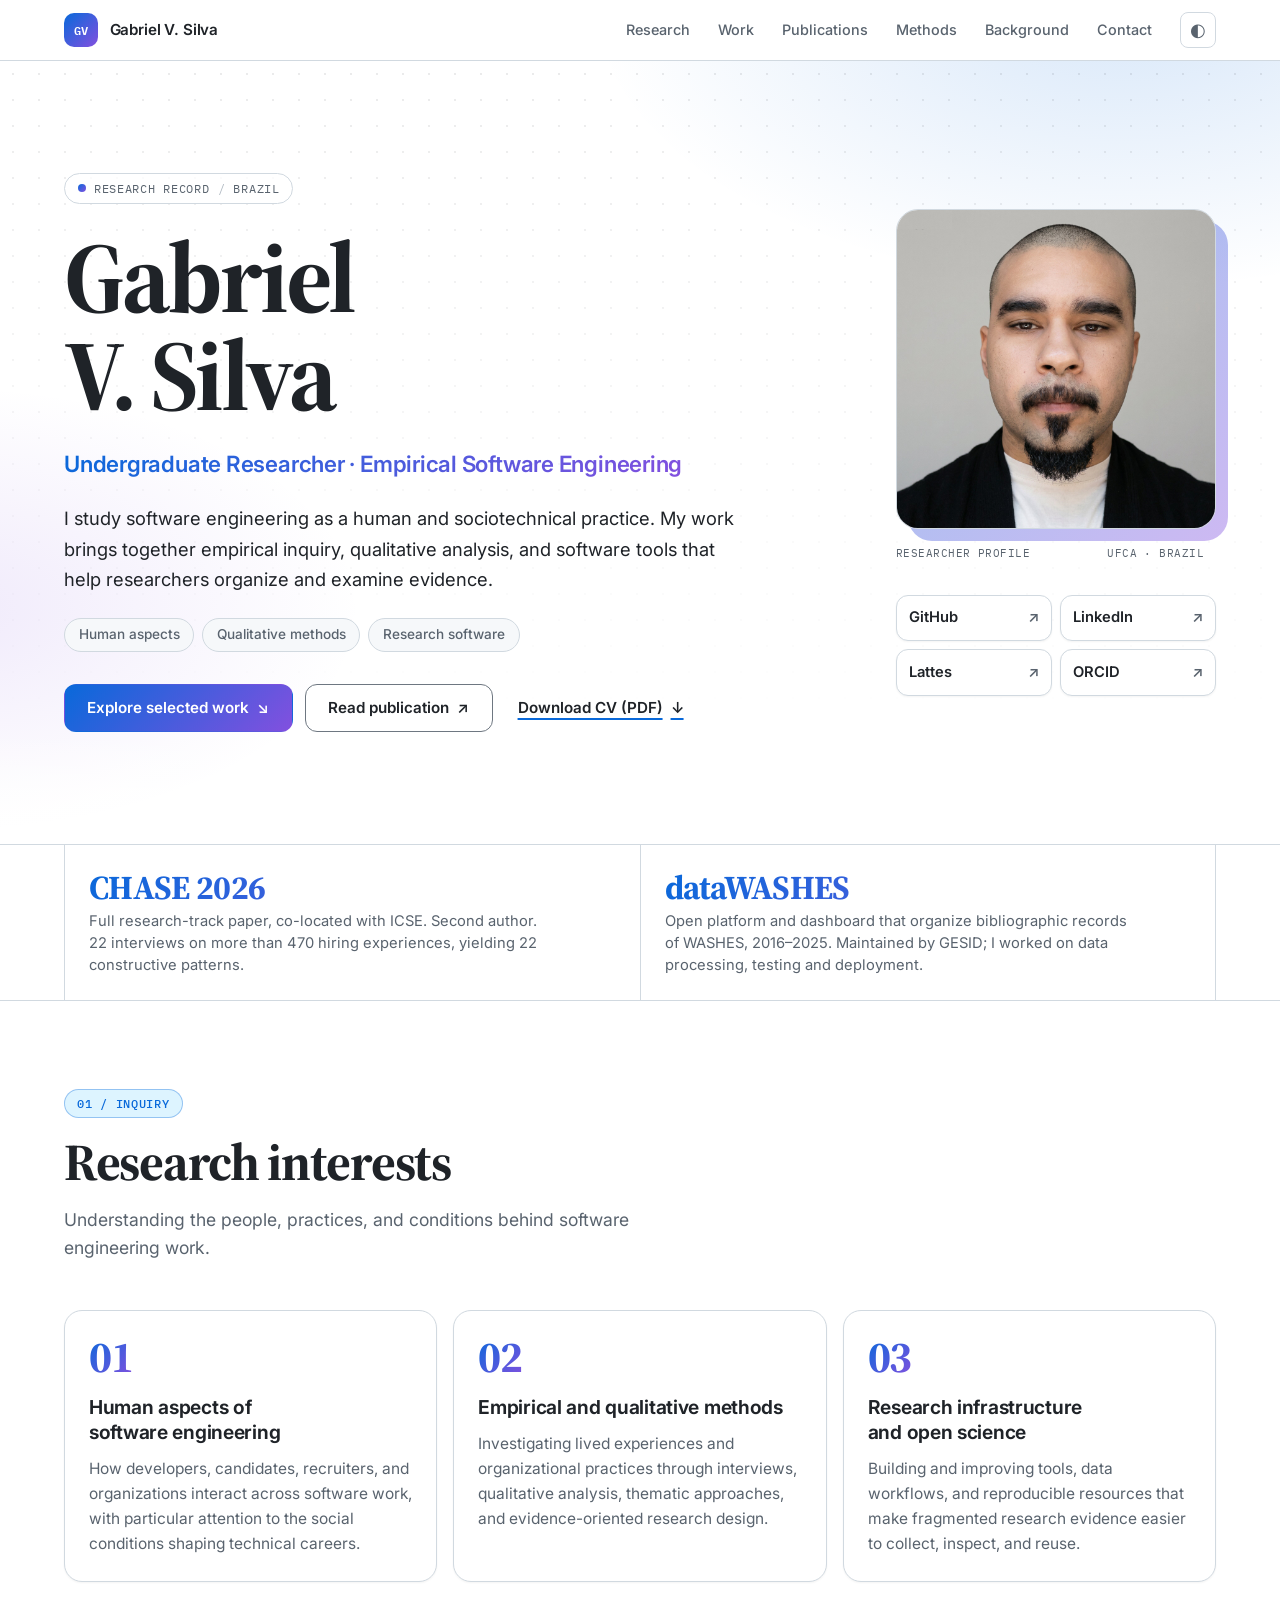
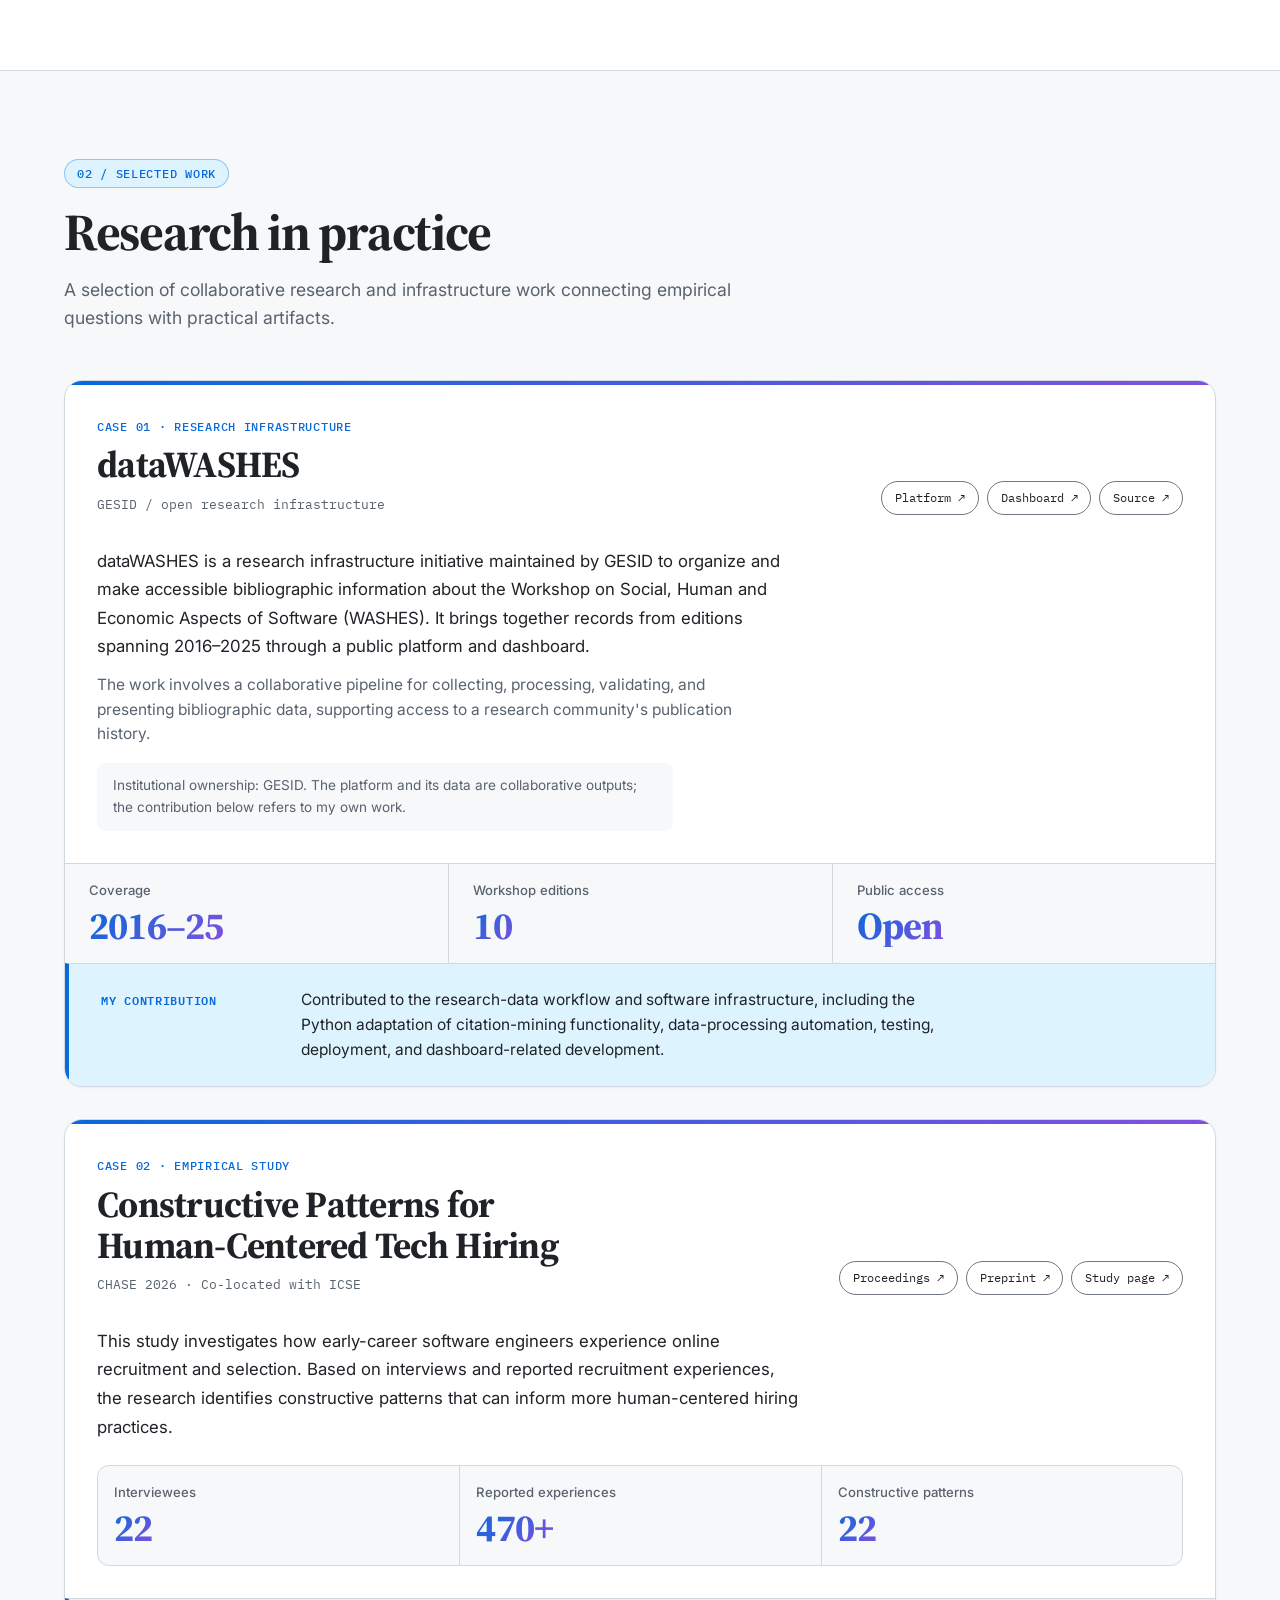
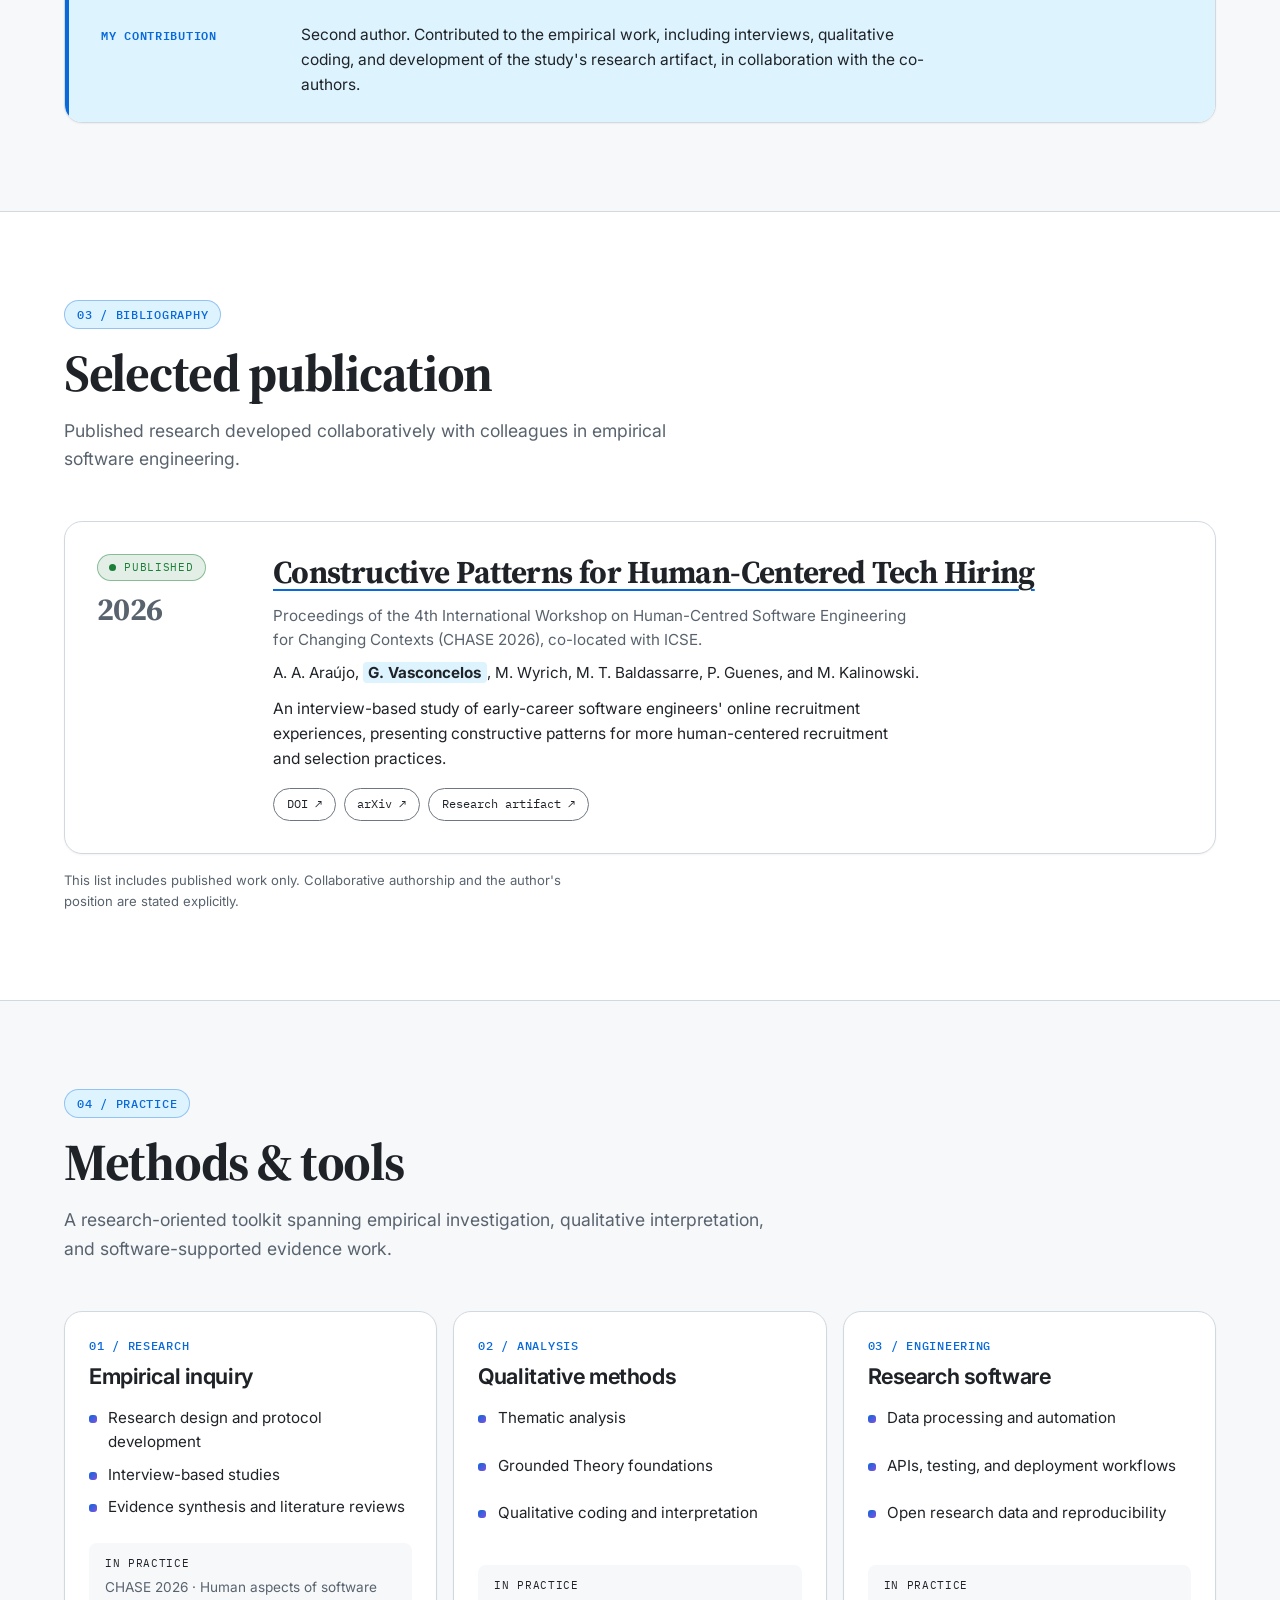
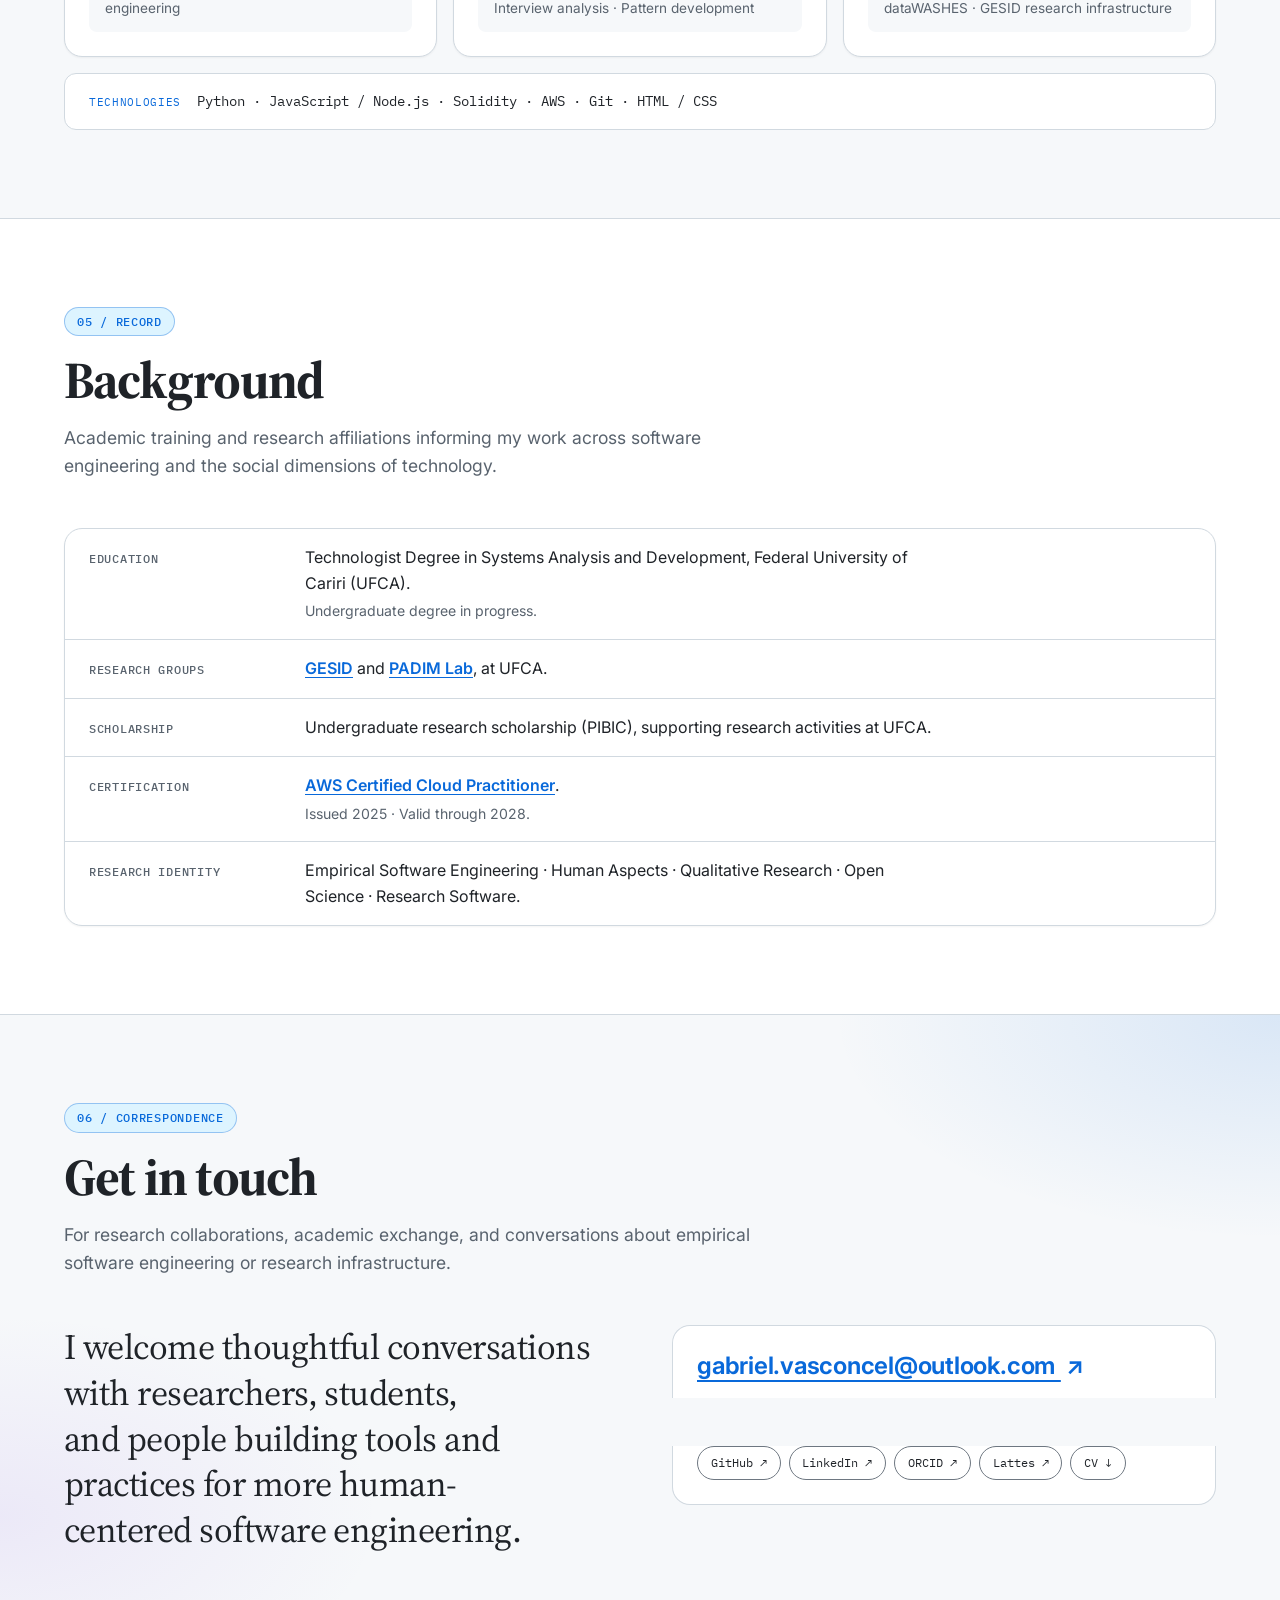
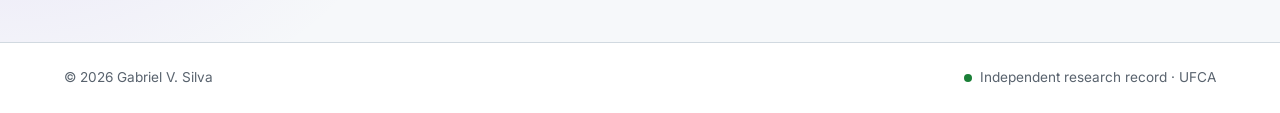
==== index.html @ 3ea863f2 "fix(portfolio): correct WASHES facts and rework proof strip" ====
<!doctype html>
<html lang="en">
<head>
  <meta charset="utf-8">
  <meta name="viewport" content="width=device-width, initial-scale=1">
  <meta name="color-scheme" content="light dark">
  <meta name="theme-color" media="(prefers-color-scheme: light)" content="#FFFFFF">
  <meta name="theme-color" media="(prefers-color-scheme: dark)" content="#0D1117">
  <meta name="description" content="Gabriel V. Silva is an undergraduate researcher at the Federal University of Cariri, working across empirical software engineering, human aspects, qualitative methods, and research software.">

  <meta property="og:type" content="website">
  <meta property="og:title" content="Gabriel V. Silva — Research & Software">
  <meta property="og:description" content="Empirical Software Engineering · Human Aspects · Research Software · Open Science">
  <meta property="og:url" content="https://vasconcel.github.io/">
  <meta property="og:image" content="https://vasconcel.github.io/assets/og-image.png">
  <meta property="og:image:width" content="1200">
  <meta property="og:image:height" content="630">
  <meta property="og:image:alt" content="Gabriel V. Silva — Research & Software">
  <meta name="twitter:card" content="summary_large_image">

  <link rel="canonical" href="https://vasconcel.github.io/">
  <link rel="icon" href="assets/favicon.svg" type="image/svg+xml">

  <!-- Aplica o tema salvo antes da pintura (evita "piscar" ao trocar de tema) -->
  <script>
    try {
      var t = localStorage.getItem("theme");
      if (t === "light" || t === "dark") document.documentElement.setAttribute("data-theme", t);
    } catch (e) {}
  </script>

  <link rel="preconnect" href="https://fonts.googleapis.com">
  <link rel="preconnect" href="https://fonts.gstatic.com" crossorigin>
  <link href="https://fonts.googleapis.com/css2?family=IBM+Plex+Mono:wght@400;500;600&family=Inter:wght@400;500;600;700&family=Source+Serif+4:ital,opsz,wght@0,8..60,400;0,8..60,600;0,8..60,700;1,8..60,400&display=swap" rel="stylesheet">
  <link rel="stylesheet" href="assets/styles.css">
  <title>Gabriel V. Silva — Research & Software</title>

  <!-- Dados estruturados: ajudam buscadores e indexadores acadêmicos -->
  <script type="application/ld+json">
  {
    "@context": "https://schema.org",
    "@graph": [
      {
        "@type": "Person",
        "@id": "https://vasconcel.github.io/#person",
        "name": "Gabriel V. Silva",
        "alternateName": "G. Vasconcelos",
        "url": "https://vasconcel.github.io/",
        "email": "mailto:gabriel.vasconcel@outlook.com",
        "jobTitle": "Undergraduate Researcher",
        "description": "Undergraduate researcher in empirical software engineering, human aspects, qualitative methods, and research software.",
        "affiliation": { "@type": "CollegeOrUniversity", "name": "Federal University of Cariri (UFCA)" },
        "knowsAbout": ["Empirical Software Engineering", "Human Aspects of Software Engineering", "Qualitative Research", "Open Science", "Research Software"],
        "sameAs": [
          "https://github.com/vasconcel",
          "https://www.linkedin.com/in/vasconcel/",
          "https://orcid.org/0009-0005-1736-354X",
          "http://lattes.cnpq.br/7193014410256740"
        ]
      },
      {
        "@type": "ScholarlyArticle",
        "name": "Constructive Patterns for Human-Centered Tech Hiring",
        "datePublished": "2026",
        "url": "https://doi.org/10.1145/3794860.3794899",
        "sameAs": ["https://arxiv.org/abs/2602.13845"],
        "isPartOf": "Proceedings of the 4th International Workshop on Human-Centred Software Engineering for Changing Contexts (CHASE 2026)",
        "author": [
          { "@type": "Person", "name": "A. A. Araújo" },
          { "@id": "https://vasconcel.github.io/#person" },
          { "@type": "Person", "name": "M. Wyrich" },
          { "@type": "Person", "name": "M. T. Baldassarre" },
          { "@type": "Person", "name": "P. Guenes" },
          { "@type": "Person", "name": "M. Kalinowski" }
        ]
      }
    ]
  }
  </script>
</head>
<body>
  <a class="skip-link" href="#main">Skip to content</a>

  <nav class="global-nav" aria-label="Main navigation">
    <div class="container nav-inner">
      <a class="nav-brand" href="#top" aria-label="Gabriel V. Silva, back to top">
        <span class="nav-mark" aria-hidden="true">GV</span>
        <span class="nav-name">Gabriel V. Silva</span>
      </a>
      <div class="nav-links">
        <a href="#research">Research</a>
        <a href="#project">Work</a>
        <a href="#publications">Publications</a>
        <a href="#capabilities">Methods</a>
        <a href="#background">Background</a>
        <a href="#contact">Contact</a>
      </div>
      <button class="theme-toggle" type="button" aria-label="Switch color theme"><span aria-hidden="true">◐</span></button>
    </div>
  </nav>

  <header class="hero" id="top">
    <div class="container hero-grid">
      <div class="hero-copy">
        <p class="kicker">Research record <span aria-hidden="true">/</span> Brazil</p>
        <h1 class="hero-title">Gabriel<br>V. Silva</h1>
        <p class="hero-role">Undergraduate Researcher · Empirical Software Engineering</p>
        <p class="hero-statement">
          I study software engineering as a human and sociotechnical practice. My work brings together empirical inquiry, qualitative analysis, and software tools that help researchers organize and examine evidence.
        </p>
        <ul class="hero-focus" aria-label="Research areas">
          <li>Human aspects</li>
          <li>Qualitative methods</li>
          <li>Research software</li>
        </ul>
        <div class="hero-actions">
          <a class="btn btn--primary" href="#project">Explore selected work <span aria-hidden="true">↘</span></a>
          <a class="btn btn--secondary" href="#publications">Read publication <span aria-hidden="true">↗</span></a>
          <!-- PLACEHOLDER: coloque o PDF do currículo em assets/cv.pdf -->
          <a class="btn btn--ghost" href="assets/cv.pdf" download>Download CV (PDF) <span aria-hidden="true">↓</span></a>
        </div>
      </div>

      <aside class="hero-aside" aria-label="Profile and external records">
        <figure class="portrait">
          <img class="portrait-img" src="assets/profile.jpg" alt="Portrait of Gabriel V. Silva" width="720" height="720">
          <figcaption class="portrait-caption">
            <span>Researcher profile</span>
            <span>UFCA · Brazil</span>
          </figcaption>
        </figure>
        <div class="profile-links" aria-label="Academic and professional profiles">
          <a href="https://github.com/vasconcel" target="_blank" rel="me noopener noreferrer"><span>GitHub</span><span aria-hidden="true">↗</span></a>
          <a href="https://www.linkedin.com/in/vasconcel/" target="_blank" rel="me noopener noreferrer"><span>LinkedIn</span><span aria-hidden="true">↗</span></a>
          <a href="http://lattes.cnpq.br/7193014410256740" target="_blank" rel="noopener noreferrer"><span>Lattes</span><span aria-hidden="true">↗</span></a>
          <a href="https://orcid.org/0009-0005-1736-354X" target="_blank" rel="me noopener noreferrer"><span>ORCID</span><span aria-hidden="true">↗</span></a>
        </div>
      </aside>
    </div>
  </header>

  <main id="main">
    <div class="proof" role="region" aria-label="Highlights">
      <div class="container">
        <ul class="proof-list">
          <li><strong>CHASE 2026</strong><span>Full research-track paper, co-located with ICSE. Second author. 22 interviews on more than 470 hiring experiences, yielding 22 constructive patterns.</span></li>
          <li><strong>dataWASHES</strong><span>Open platform and dashboard that organize bibliographic records of WASHES, 2016–2025. Maintained by GESID; I worked on data processing, testing and deployment.</span></li>
        </ul>
      </div>
    </div>

    <section class="section" id="research" aria-labelledby="research-title">
      <div class="container">
        <header class="section-head">
          <p class="section-kicker">01 / Inquiry</p>
          <h2 class="section-title" id="research-title">Research interests</h2>
          <p class="section-lead">Understanding the people, practices, and conditions behind software engineering work.</p>
        </header>

        <ol class="research-index">
          <li>
            <h3 class="index-title">Human aspects of software engineering</h3>
            <p class="index-text">How developers, candidates, recruiters, and organizations interact across software work, with particular attention to the social conditions shaping technical careers.</p>
          </li>
          <li>
            <h3 class="index-title">Empirical and qualitative methods</h3>
            <p class="index-text">Investigating lived experiences and organizational practices through interviews, qualitative analysis, thematic approaches, and evidence-oriented research design.</p>
          </li>
          <li>
            <h3 class="index-title">Research infrastructure and open science</h3>
            <p class="index-text">Building and improving tools, data workflows, and reproducible resources that make fragmented research evidence easier to collect, inspect, and reuse.</p>
          </li>
        </ol>
      </div>
    </section>

    <section class="section" id="project" aria-labelledby="work-title">
      <div class="container">
        <header class="section-head">
          <p class="section-kicker">02 / Selected work</p>
          <h2 class="section-title" id="work-title">Research in practice</h2>
          <p class="section-lead">A selection of collaborative research and infrastructure work connecting empirical questions with practical artifacts.</p>
        </header>

        <article class="project project--datawashes" aria-labelledby="datawashes-title">
          <header class="project-masthead">
            <div class="project-id">
              <p class="project-tag">Case 01 · Research infrastructure</p>
              <h3 class="project-name" id="datawashes-title">dataWASHES</h3>
              <p class="project-repo">GESID / open research infrastructure</p>
            </div>
            <div class="project-actions">
              <a class="link-arrow" href="https://datawashes.pythonanywhere.com/" target="_blank" rel="noopener noreferrer">Platform ↗</a>
              <a class="link-arrow" href="https://datawashes.pythonanywhere.com/dashboard" target="_blank" rel="noopener noreferrer">Dashboard ↗</a>
              <a class="link-arrow" href="https://github.com/gesid/dataWASHES" target="_blank" rel="noopener noreferrer">Source ↗</a>
            </div>
          </header>
          <div class="project-body">
            <p class="project-lede">
              dataWASHES is a research infrastructure initiative maintained by GESID to organize and make accessible bibliographic information about the Workshop on Social, Human and Economic Aspects of Software (WASHES). It brings together records from editions spanning 2016–2025 through a public platform and dashboard.
            </p>
            <p class="project-pipeline">
              The work involves a collaborative pipeline for collecting, processing, validating, and presenting bibliographic data, supporting access to a research community's publication history.
            </p>
            <p class="project-attribution">Institutional ownership: GESID. The platform and its data are collaborative outputs; the contribution below refers to my own work.</p>
          </div>
          <dl class="project-stats" aria-label="Project coverage">
            <div class="stat"><dt>Coverage</dt><dd>2016–25</dd></div>
            <div class="stat"><dt>Workshop editions</dt><dd>10</dd></div>
            <div class="stat"><dt>Public access</dt><dd>Open</dd></div>
          </dl>
          <div class="project-role">
            <div class="project-role-head">
              <p class="project-role-label">My contribution</p>
              <p class="project-role-text">Contributed to the research-data workflow and software infrastructure, including the Python adaptation of citation-mining functionality, data-processing automation, testing, deployment, and dashboard-related development.</p>
            </div>
          </div>
        </article>

        <article class="project project--paper" aria-labelledby="chase-title">
          <header class="project-masthead">
            <div class="project-id">
              <p class="project-tag">Case 02 · Empirical study</p>
              <h3 class="project-name" id="chase-title">Constructive Patterns for Human-Centered Tech Hiring</h3>
              <p class="project-repo">CHASE 2026 · Co-located with ICSE</p>
            </div>
            <div class="project-actions">
              <a class="link-arrow" href="https://doi.org/10.1145/3794860.3794899" target="_blank" rel="noopener noreferrer">Proceedings ↗</a>
              <a class="link-arrow" href="https://arxiv.org/abs/2602.13845" target="_blank" rel="noopener noreferrer">Preprint ↗</a>
              <a class="link-arrow" href="https://gesid.github.io/papers/swe-cps-hiring/" target="_blank" rel="noopener noreferrer">Study page ↗</a>
            </div>
          </header>
          <div class="project-body">
            <p class="project-lede">
              This study investigates how early-career software engineers experience online recruitment and selection. Based on interviews and reported recruitment experiences, the research identifies constructive patterns that can inform more human-centered hiring practices.
            </p>
            <dl class="study-figures" aria-label="Study overview">
              <div class="figure"><dt>Interviewees</dt><dd>22</dd></div>
              <div class="figure"><dt>Reported experiences</dt><dd>470+</dd></div>
              <div class="figure"><dt>Constructive patterns</dt><dd>22</dd></div>
            </dl>
          </div>
          <div class="project-role">
            <div class="project-role-head">
              <p class="project-role-label">My contribution</p>
              <p class="project-role-text">Second author. Contributed to the empirical work, including interviews, qualitative coding, and development of the study's research artifact, in collaboration with the co-authors.</p>
            </div>
          </div>
        </article>
      </div>
    </section>

    <section class="section" id="publications" aria-labelledby="publications-title">
      <div class="container">
        <header class="section-head">
          <p class="section-kicker">03 / Bibliography</p>
          <h2 class="section-title" id="publications-title">Selected publication</h2>
          <p class="section-lead">Published research developed collaboratively with colleagues in empirical software engineering.</p>
        </header>

        <ol class="publication-list">
          <li class="publication">
            <div class="pub-rail">
              <span class="status status--published">Published</span>
              <span class="pub-year">2026</span>
            </div>
            <div class="pub-main">
              <h3 class="pub-title"><a href="https://doi.org/10.1145/3794860.3794899" target="_blank" rel="noopener noreferrer">Constructive Patterns for Human-Centered Tech Hiring</a></h3>
              <p class="pub-venue">Proceedings of the 4th International Workshop on Human-Centred Software Engineering for Changing Contexts (CHASE 2026), co-located with ICSE.</p>
              <p class="pub-authors">A. A. Araújo, <strong>G. Vasconcelos</strong>, M. Wyrich, M. T. Baldassarre, P. Guenes, and M. Kalinowski.</p>
              <p class="pub-abstract">An interview-based study of early-career software engineers' online recruitment experiences, presenting constructive patterns for more human-centered recruitment and selection practices.</p>
              <div class="entry-links">
                <a class="link-arrow" href="https://doi.org/10.1145/3794860.3794899" target="_blank" rel="noopener noreferrer">DOI ↗</a>
                <a class="link-arrow" href="https://arxiv.org/abs/2602.13845" target="_blank" rel="noopener noreferrer">arXiv ↗</a>
                <a class="link-arrow" href="https://gesid.github.io/papers/swe-cps-hiring/" target="_blank" rel="noopener noreferrer">Research artifact ↗</a>
              </div>
            </div>
          </li>
        </ol>
        <p class="pub-note">This list includes published work only. Collaborative authorship and the author's position are stated explicitly.</p>
      </div>
    </section>

    <section class="section" id="capabilities" aria-labelledby="capabilities-title">
      <div class="container">
        <header class="section-head">
          <p class="section-kicker">04 / Practice</p>
          <h2 class="section-title" id="capabilities-title">Methods &amp; tools</h2>
          <p class="section-lead">A research-oriented toolkit spanning empirical investigation, qualitative interpretation, and software-supported evidence work.</p>
        </header>

        <div class="capability-list">
          <article class="capability">
            <div class="capability-head">
              <p class="capability-index">01 / Research</p>
              <h3 class="capability-title">Empirical inquiry</h3>
            </div>
            <ul class="capability-items">
              <li>Research design and protocol development</li>
              <li>Interview-based studies</li>
              <li>Evidence synthesis and literature reviews</li>
            </ul>
            <p class="capability-evidence"><span>In practice</span>CHASE 2026 · Human aspects of software engineering</p>
          </article>

          <article class="capability">
            <div class="capability-head">
              <p class="capability-index">02 / Analysis</p>
              <h3 class="capability-title">Qualitative methods</h3>
            </div>
            <ul class="capability-items">
              <li>Thematic analysis</li>
              <li>Grounded Theory foundations</li>
              <li>Qualitative coding and interpretation</li>
            </ul>
            <p class="capability-evidence"><span>In practice</span>Interview analysis · Pattern development</p>
          </article>

          <article class="capability">
            <div class="capability-head">
              <p class="capability-index">03 / Engineering</p>
              <h3 class="capability-title">Research software</h3>
            </div>
            <ul class="capability-items">
              <li>Data processing and automation</li>
              <li>APIs, testing, and deployment workflows</li>
              <li>Open research data and reproducibility</li>
            </ul>
            <p class="capability-evidence"><span>In practice</span>dataWASHES · GESID research infrastructure</p>
          </article>
        </div>

        <p class="tools-line"><span>Technologies</span> Python · JavaScript / Node.js · Solidity · AWS · Git · HTML / CSS</p>
      </div>
    </section>

    <section class="section" id="background" aria-labelledby="background-title">
      <div class="container">
        <header class="section-head">
          <p class="section-kicker">05 / Record</p>
          <h2 class="section-title" id="background-title">Background</h2>
          <p class="section-lead">Academic training and research affiliations informing my work across software engineering and the social dimensions of technology.</p>
        </header>

        <div class="facts">
          <div class="fact">
            <h3 class="fact-label">Education</h3>
            <p class="fact-value">Technologist Degree in Systems Analysis and Development, Federal University of Cariri (UFCA). <span class="fact-note">Undergraduate degree in progress.</span></p>
          </div>
          <div class="fact">
            <h3 class="fact-label">Research groups</h3>
            <p class="fact-value"><a class="fact-link" href="https://gesid.github.io/" target="_blank" rel="noopener noreferrer">GESID</a> and <a class="fact-link" href="http://dgp.cnpq.br/dgp/espelhogrupo/790337" target="_blank" rel="noopener noreferrer">PADIM Lab</a>, at UFCA.</p>
          </div>
          <div class="fact">
            <h3 class="fact-label">Scholarship</h3>
            <p class="fact-value">Undergraduate research scholarship (PIBIC), supporting research activities at UFCA.</p>
          </div>
          <div class="fact">
            <h3 class="fact-label">Certification</h3>
            <p class="fact-value"><a class="fact-link" href="https://www.credly.com/badges/2e2439c9-6cc6-4401-9c5e-c247107fe72a/public_url" target="_blank" rel="noopener noreferrer">AWS Certified Cloud Practitioner</a>. <span class="fact-note">Issued 2025 · Valid through 2028.</span></p>
          </div>
          <div class="fact">
            <h3 class="fact-label">Research identity</h3>
            <p class="fact-value">Empirical Software Engineering · Human Aspects · Qualitative Research · Open Science · Research Software.</p>
          </div>
        </div>
      </div>
    </section>

    <section class="section section--contact" id="contact" aria-labelledby="contact-title">
      <div class="container">
        <header class="section-head">
          <p class="section-kicker">06 / Correspondence</p>
          <h2 class="section-title" id="contact-title">Get in touch</h2>
          <p class="section-lead">For research collaborations, academic exchange, and conversations about empirical software engineering or research infrastructure.</p>
        </header>
        <p class="closing-line">I welcome thoughtful conversations with researchers, students, and people building tools and practices for more human-centered software engineering.</p>
        <p class="closing-email"><a class="email-link" href="mailto:gabriel.vasconcel@outlook.com">gabriel.vasconcel@outlook.com <span class="email-link-icon" aria-hidden="true">↗</span></a></p>
        <div class="closing-links" aria-label="Additional profiles">
          <a class="link-arrow" href="https://github.com/vasconcel" target="_blank" rel="me noopener noreferrer">GitHub ↗</a>
          <a class="link-arrow" href="https://www.linkedin.com/in/vasconcel/" target="_blank" rel="me noopener noreferrer">LinkedIn ↗</a>
          <a class="link-arrow" href="https://orcid.org/0009-0005-1736-354X" target="_blank" rel="me noopener noreferrer">ORCID ↗</a>
          <a class="link-arrow" href="http://lattes.cnpq.br/7193014410256740" target="_blank" rel="noopener noreferrer">Lattes ↗</a>
          <a class="link-arrow" href="assets/cv.pdf" download>CV ↓</a>
        </div>
      </div>
    </section>
  </main>

  <footer class="site-footer">
    <div class="container footer-inner">
      <p>© <span id="year">2026</span> Gabriel V. Silva</p>
      <p class="footer-status"><span aria-hidden="true"></span> Independent research record · UFCA</p>
    </div>
  </footer>

  <script src="scripts/main.js"></script>
</body>
</html>
---- assets/styles.css ----
/* ==========================================================================
   Gabriel V. Silva — Research & Software
   Direção: MODERN ACADEMIC
   --------------------------------------------------------------------------
   Base sóbria (hierarquia, medida de leitura, contraste AA) + camada moderna:
   cartões, acento em gradiente azul→violeta usado com parcimônia, pílulas,
   microinterações, faixas alternadas e revelação suave ao rolar.
   Tema claro/escuro: segue o sistema e pode ser alternado pelo botão da
   navegação (atributo data-theme em <html>, salvo em localStorage).

   Índice
   01. Tokens (claro, escuro por sistema, escuro manual)
   02. Reset e base
   03. Tipografia, links e gradiente de texto
   04. Layout e sistema de seções
   05. Navegação
   06. Botões e links de registro
   07. Hero
   08. Faixa de provas
   09. Pesquisa
   10. Projetos
   11. Publicações
   12. Métodos e ferramentas
   13. Formação e trajetória
   14. Contato
   15. Rodapé
   16. Revelação ao rolar (main.js)
   17. Responsividade
   18. Acessibilidade e impressão
   ========================================================================== */

/* 01. TOKENS ------------------------------------------------------------- */
:root {
  color-scheme: light dark;

  /* Tema claro: GitHub Light */
  --bg: #FFFFFF;
  --surface: #F6F8FA;
  --band: #F6F8FA;
  --card: #FFFFFF;
  --text: #1F2328;
  --text-muted: #59636E;
  --border: #D1D9E0;
  --border-strong: #AFB8C1;
  --control-border: #6E7781;
  --accent: #0969DA;
  --accent-2: #8250DF;
  --accent-hover: #0550AE;
  --accent-tint: #DDF4FF;
  --success: #1A7F37;
  --btn-from: #0969DA;
  --btn-to: #8250DF;
  --btn-fg: #FFFFFF;
  --focus: #0969DA;
  --grid-dot: rgba(31, 35, 40, 0.09);
  --shadow-card: 0 1px 2px rgba(31, 35, 40, 0.05);
  --shadow-hover: 0 14px 30px -16px rgba(31, 35, 40, 0.35);

  --grad: linear-gradient(135deg, var(--accent), var(--accent-2));
  --grad-btn: linear-gradient(135deg, var(--btn-from), var(--btn-to));

  /* Tipografia */
  --font-serif: "Source Serif 4", "Iowan Old Style", Georgia, "Times New Roman", serif;
  --font-sans: "Inter", -apple-system, BlinkMacSystemFont, "Segoe UI", "Helvetica Neue", Arial, sans-serif;
  --font-mono: "IBM Plex Mono", ui-monospace, SFMono-Regular, Menlo, Consolas, monospace;

  /* Espaço, forma e medidas */
  --space-1: 0.25rem;
  --space-2: 0.5rem;
  --space-3: 0.75rem;
  --space-4: 1rem;
  --space-5: 1.5rem;
  --space-6: 2rem;
  --space-7: 3rem;
  --radius-sm: 8px;
  --radius: 12px;
  --radius-lg: 18px;
  --measure: 64ch;
  --container: 72rem;
  --gutter: clamp(1rem, 5vw, 2rem);
  --nav-h: 0px;
}

/* Escuro automático (sistema), a menos que o usuário tenha escolhido claro.
   ATENÇÃO: manter este bloco idêntico ao bloco :root[data-theme="dark"]. */
@media (prefers-color-scheme: dark) {
  :root:not([data-theme="light"]) {
    --bg: #0D1117;
    --surface: #151B23;
    --band: #0A0E14;
    --card: #161B22;
    --text: #E6EDF3;
    --text-muted: #8B949E;
    --border: #30363D;
    --border-strong: #484F58;
    --control-border: #6E7681;
    --accent: #58A6FF;
    --accent-2: #BC8CFF;
    --accent-hover: #79C0FF;
    --accent-tint: #122033;
    --success: #3FB950;
    --btn-from: #1F6FEB;
    --btn-to: #8957E5;
    --btn-fg: #FFFFFF;
    --focus: #58A6FF;
    --grid-dot: rgba(230, 237, 243, 0.07);
    --shadow-card: 0 1px 0 rgba(255, 255, 255, 0.03) inset;
    --shadow-hover: 0 18px 36px -18px rgba(1, 4, 9, 0.9);
  }
}

/* Escuro escolhido manualmente */
:root[data-theme="dark"] {
  color-scheme: dark;
  --bg: #0D1117;
  --surface: #151B23;
  --band: #0A0E14;
  --card: #161B22;
  --text: #E6EDF3;
  --text-muted: #8B949E;
  --border: #30363D;
  --border-strong: #484F58;
  --control-border: #6E7681;
  --accent: #58A6FF;
  --accent-2: #BC8CFF;
  --accent-hover: #79C0FF;
  --accent-tint: #122033;
  --success: #3FB950;
  --btn-from: #1F6FEB;
  --btn-to: #8957E5;
  --btn-fg: #FFFFFF;
  --focus: #58A6FF;
  --grid-dot: rgba(230, 237, 243, 0.07);
  --shadow-card: 0 1px 0 rgba(255, 255, 255, 0.03) inset;
  --shadow-hover: 0 18px 36px -18px rgba(1, 4, 9, 0.9);
}

/* Claro escolhido manualmente */
:root[data-theme="light"] { color-scheme: light; }

/* 02. RESET E BASE ------------------------------------------------------- */
*,
*::before,
*::after { box-sizing: border-box; }

html {
  -webkit-text-size-adjust: 100%;
  text-size-adjust: 100%;
  scroll-padding-top: calc(var(--nav-h) + 1rem);
}

@media (prefers-reduced-motion: no-preference) {
  html { scroll-behavior: smooth; }
}

body {
  margin: 0;
  background: var(--bg);
  color: var(--text);
  font-family: var(--font-sans);
  font-size: 1rem;
  line-height: 1.6;
  overflow-wrap: break-word;
  -webkit-font-smoothing: antialiased;
  text-rendering: optimizeLegibility;
}

h1, h2, h3, p, ul, ol, dl, dd, figure { margin: 0; padding: 0; }
ul, ol { list-style: none; }
img { display: block; max-width: 100%; height: auto; }
button { font: inherit; }
strong { font-weight: 700; }

::selection { background: var(--accent); color: var(--bg); }

:focus-visible {
  outline: 2px solid var(--focus);
  outline-offset: 3px;
  border-radius: 4px;
}

.skip-link {
  position: absolute;
  left: var(--space-4);
  top: -5rem;
  z-index: 300;
  padding: var(--space-3) var(--space-4);
  border-radius: var(--radius-sm);
  background: var(--text);
  color: var(--bg);
  font-weight: 600;
  text-decoration: none;
}
.skip-link:focus { top: var(--space-3); }

/* 03. TIPOGRAFIA, LINKS E GRADIENTE DE TEXTO ------------------------------ */
a {
  color: var(--accent);
  text-decoration: underline;
  text-decoration-thickness: 1px;
  text-underline-offset: 0.2em;
}
a:hover {
  color: var(--accent-hover);
  text-decoration-thickness: 2px;
}

.kicker,
.section-kicker,
.project-tag,
.capability-index,
.project-role-label,
.fact-label {
  font-family: var(--font-mono);
  font-size: 0.75rem;
  letter-spacing: 0.06em;
  text-transform: uppercase;
}

/* Gradiente só em textos grandes (contraste preservado) */
@supports ((-webkit-background-clip: text) or (background-clip: text)) {
  .hero-role,
  .proof-list strong,
  .stat dd,
  .figure dd,
  .research-index li::before {
    background-image: var(--grad);
    -webkit-background-clip: text;
    background-clip: text;
    -webkit-text-fill-color: transparent;
    color: transparent;
  }
}

/* 04. LAYOUT E SISTEMA DE SEÇÕES ----------------------------------------- */
.container {
  width: 100%;
  max-width: var(--container);
  margin-inline: auto;
  padding-inline: var(--gutter);
}

.section {
  padding-block: clamp(3.25rem, 7vw, 5.5rem);
  border-top: 1px solid var(--border);
}
/* Faixas alternadas: dão ritmo à página longa */
#project,
#capabilities { background: var(--band); }

.section-head {
  max-width: 48rem;
  margin-bottom: var(--space-7);
}
.section-kicker {
  display: inline-flex;
  align-items: center;
  margin-bottom: var(--space-4);
  padding: 0.25rem 0.75rem;
  border: 1px solid color-mix(in srgb, var(--accent) 35%, transparent);
  border-radius: 999px;
  background: var(--accent-tint);
  color: var(--accent);
  font-weight: 500;
}
.section-title {
  font-family: var(--font-serif);
  font-size: clamp(2rem, 5.5vw, 3.25rem);
  font-weight: 700;
  line-height: 1.08;
  letter-spacing: -0.025em;
  text-wrap: balance;
}
.section-lead {
  max-width: var(--measure);
  margin-top: var(--space-4);
  font-size: 1.1rem;
  color: var(--text-muted);
  text-wrap: pretty;
}

/* 05. NAVEGAÇÃO ---------------------------------------------------------- */
.global-nav {
  background: color-mix(in srgb, var(--bg) 82%, transparent);
  -webkit-backdrop-filter: saturate(1.4) blur(14px);
  backdrop-filter: saturate(1.4) blur(14px);
  border-bottom: 1px solid var(--border);
  z-index: 100;
}
.global-nav.is-scrolled { border-bottom-color: var(--border-strong); }

.nav-inner {
  display: flex;
  flex-wrap: wrap;
  align-items: center;
  justify-content: space-between;
  gap: var(--space-1) var(--space-4);
  padding-block: var(--space-2);
}

.nav-brand {
  order: 1;
  display: inline-flex;
  align-items: center;
  gap: var(--space-3);
  color: var(--text);
  text-decoration: none;
}
.nav-brand:hover { color: var(--text); }

.nav-mark {
  display: grid;
  place-items: center;
  width: 2.1rem;
  height: 2.1rem;
  border-radius: 10px;
  background: var(--grad-btn);
  color: var(--btn-fg);
  font-family: var(--font-mono);
  font-size: 0.72rem;
  font-weight: 600;
}
.nav-name {
  font-size: 0.95rem;
  font-weight: 600;
  letter-spacing: -0.01em;
}

.nav-links {
  order: 3;
  display: flex;
  flex-wrap: wrap;
  gap: var(--space-1);
  width: 100%;
}
.nav-links a {
  display: inline-flex;
  align-items: center;
  min-height: 2.25rem;
  padding-inline: var(--space-3);
  border-radius: var(--radius-sm);
  color: var(--text-muted);
  font-size: 0.9rem;
  font-weight: 500;
  text-decoration: none;
  transition: color 0.15s ease, background-color 0.15s ease;
}
.nav-links a:hover {
  background: var(--surface);
  color: var(--text);
  text-decoration: none;
}
.nav-links a.is-active {
  background: var(--accent-tint);
  color: var(--accent);
}

/* Alternador de tema */
.theme-toggle {
  order: 2;
  display: inline-grid;
  place-items: center;
  width: 2.25rem;
  height: 2.25rem;
  padding: 0;
  border: 1px solid var(--border);
  border-radius: var(--radius-sm);
  background: transparent;
  color: var(--text-muted);
  font-size: 1.1rem;
  line-height: 1;
  cursor: pointer;
  transition: color 0.15s ease, background-color 0.15s ease, border-color 0.15s ease;
}
.theme-toggle:hover {
  background: var(--surface);
  border-color: var(--border-strong);
  color: var(--text);
}

/* 06. BOTÕES E LINKS DE REGISTRO ---------------------------------------- */
.btn {
  display: inline-flex;
  align-items: center;
  justify-content: center;
  gap: var(--space-2);
  min-height: 3rem;
  padding: 0.7rem 1.4rem;
  border: 1px solid transparent;
  border-radius: var(--radius);
  font-family: var(--font-sans);
  font-size: 0.95rem;
  font-weight: 600;
  line-height: 1.3;
  text-decoration: none;
  cursor: pointer;
  transition: transform 0.15s ease, box-shadow 0.15s ease, background-color 0.15s ease, border-color 0.15s ease, color 0.15s ease;
}
.btn:hover { text-decoration: none; transform: translateY(-2px); }
.btn:active { transform: translateY(0); }

.btn--primary {
  background: var(--grad-btn);
  color: var(--btn-fg);
}
.btn--primary:hover {
  color: var(--btn-fg);
  box-shadow: 0 12px 24px -10px color-mix(in srgb, var(--btn-from) 70%, transparent);
}
.btn--secondary {
  background: var(--card);
  border-color: var(--control-border);
  color: var(--text);
}
.btn--secondary:hover {
  border-color: var(--accent);
  color: var(--accent);
}
/* Terceira ação (CV): texto sublinhado, sem caixa */
.btn--ghost {
  padding-inline: var(--space-3);
  background: transparent;
  color: var(--text);
  text-decoration: underline;
  text-decoration-color: var(--accent);
  text-decoration-thickness: 2px;
  text-underline-offset: 0.3em;
}
.btn--ghost:hover {
  color: var(--accent);
  text-decoration: underline;
  transform: none;
}

/* Identificadores (DOI, repositório, perfil) */
.link-arrow {
  display: inline-flex;
  align-items: center;
  gap: var(--space-1);
  min-height: 2.1rem;
  padding: 0.25rem 0.8rem;
  border: 1px solid var(--control-border);
  border-radius: 999px;
  background: var(--card);
  color: var(--text);
  font-family: var(--font-mono);
  font-size: 0.78rem;
  text-decoration: none;
  transition: transform 0.15s ease, border-color 0.15s ease, color 0.15s ease, background-color 0.15s ease;
}
.link-arrow:hover {
  background: var(--accent-tint);
  border-color: var(--accent);
  color: var(--accent);
  text-decoration: none;
  transform: translateY(-1px);
}

/* 07. HERO --------------------------------------------------------------- */
.hero {
  position: relative;
  isolation: isolate;
  overflow: hidden;
  padding-block: clamp(3rem, 9vw, 7rem) clamp(3.5rem, 9vw, 7rem);
  background:
    radial-gradient(48rem 26rem at 88% -8%, color-mix(in srgb, var(--accent) 16%, transparent), transparent 70%),
    radial-gradient(38rem 20rem at -5% 70%, color-mix(in srgb, var(--accent-2) 12%, transparent), transparent 70%),
    var(--bg);
}
/* Grade de pontos que se dissolve para baixo */
.hero::before {
  content: "";
  position: absolute;
  inset: 0;
  z-index: -1;
  background-image: radial-gradient(var(--grid-dot) 1px, transparent 1px);
  background-size: 26px 26px;
  -webkit-mask-image: linear-gradient(to bottom, #000 0%, transparent 85%);
  mask-image: linear-gradient(to bottom, #000 0%, transparent 85%);
  pointer-events: none;
}
/* Esmaece o brilho antes da borda inferior (evita o corte seco) */
.hero::after {
  content: "";
  position: absolute;
  left: 0;
  right: 0;
  bottom: 0;
  z-index: -1;
  height: 7rem;
  background: linear-gradient(to bottom, transparent, var(--bg));
  pointer-events: none;
}

.hero-grid {
  display: grid;
  gap: var(--space-7);
}
.hero-copy { min-width: 0; }

.kicker {
  display: inline-flex;
  align-items: center;
  gap: var(--space-2);
  margin-bottom: var(--space-5);
  padding: 0.3rem 0.8rem;
  border: 1px solid var(--border);
  border-radius: 999px;
  background: color-mix(in srgb, var(--card) 80%, transparent);
  color: var(--text-muted);
}
.kicker::before {
  content: "";
  width: 0.5rem;
  height: 0.5rem;
  border-radius: 50%;
  background: var(--grad);
}
.kicker span { color: var(--border-strong); }

.hero-title {
  font-family: var(--font-serif);
  font-size: clamp(3.25rem, 11vw, 6.25rem);
  font-weight: 700;
  line-height: 0.98;
  letter-spacing: -0.035em;
}

.hero-role {
  width: fit-content;
  max-width: 100%;
  margin-top: var(--space-5);
  color: var(--accent);
  font-size: clamp(1.1rem, 2.6vw, 1.4rem);
  font-weight: 600;
  line-height: 1.4;
  letter-spacing: -0.01em;
}

.hero-statement {
  max-width: 56ch;
  margin-top: var(--space-5);
  font-size: 1.15rem;
  line-height: 1.65;
  text-wrap: pretty;
}

.hero-focus {
  display: flex;
  flex-wrap: wrap;
  gap: var(--space-2);
  margin-top: var(--space-5);
}
.hero-focus li {
  padding: 0.3rem 0.85rem;
  border: 1px solid var(--border);
  border-radius: 999px;
  background: var(--surface);
  color: var(--text-muted);
  font-size: 0.85rem;
  font-weight: 500;
}

.hero-actions {
  display: flex;
  flex-wrap: wrap;
  align-items: center;
  gap: var(--space-3);
  margin-top: var(--space-6);
}
.hero-actions .btn { flex: 1 1 100%; }

.hero-aside {
  display: grid;
  gap: var(--space-5);
  min-width: 0;
  align-content: center;
}

/* Retrato com bloco de gradiente deslocado atrás */
.portrait {
  position: relative;
  isolation: isolate;
  max-width: 20rem;
}
.portrait::before {
  content: "";
  position: absolute;
  top: 0;
  left: 0;
  z-index: -1;
  width: 100%;
  aspect-ratio: 1 / 1;
  border-radius: 24px;
  background: var(--grad);
  opacity: 0.4;
  transform: translate(12px, 12px);
}
.portrait-img {
  width: 100%;
  height: auto;
  aspect-ratio: 1 / 1;
  object-fit: cover;
  border: 1px solid var(--border);
  border-radius: 22px;
  background: var(--surface);
}
.portrait-caption {
  display: flex;
  flex-wrap: wrap;
  justify-content: space-between;
  gap: var(--space-1) var(--space-3);
  margin-top: var(--space-4);
  padding-right: 12px;
  font-family: var(--font-mono);
  font-size: 0.7rem;
  letter-spacing: 0.04em;
  text-transform: uppercase;
  color: var(--text-muted);
}

.profile-links {
  display: grid;
  grid-template-columns: repeat(2, minmax(0, 1fr));
  gap: var(--space-2);
}
.profile-links a {
  display: flex;
  align-items: center;
  justify-content: space-between;
  gap: var(--space-2);
  min-height: 2.9rem;
  padding: var(--space-2) var(--space-3);
  border: 1px solid var(--border);
  border-radius: var(--radius);
  background: var(--card);
  box-shadow: var(--shadow-card);
  color: var(--text);
  font-size: 0.92rem;
  font-weight: 600;
  text-decoration: none;
  transition: transform 0.15s ease, border-color 0.15s ease, color 0.15s ease;
}
.profile-links a span:last-child {
  display: inline-block;
  color: var(--text-muted);
  transition: transform 0.15s ease, color 0.15s ease;
}
.profile-links a:hover {
  border-color: var(--accent);
  color: var(--accent);
  text-decoration: none;
  transform: translateY(-2px);
}
.profile-links a:hover span:last-child {
  color: var(--accent);
  transform: translate(2px, -2px);
}

/* 08. FAIXA DE PROVAS ---------------------------------------------------- */
.proof {
  border-top: 1px solid var(--border);
  background: var(--bg);
}
.proof-list {
  display: grid;
  grid-template-columns: minmax(0, 1fr);
  gap: 1px;
  background: var(--border);
  border-inline: 1px solid var(--border);
}
.proof-list li {
  display: flex;
  flex-direction: column;
  gap: var(--space-1);
  padding: var(--space-5) var(--space-4);
  background: var(--bg);
}
.proof-list strong {
  color: var(--accent);
  font-family: var(--font-serif);
  font-size: clamp(1.4rem, 3.4vw, 2.1rem);
  font-weight: 700;
  line-height: 1.1;
  letter-spacing: -0.02em;
}
.proof-list span {
  max-width: 52ch;
  font-size: 0.92rem;
  line-height: 1.5;
  color: var(--text-muted);
}

/* 09. PESQUISA ----------------------------------------------------------- */
.research-index {
  counter-reset: idx;
  display: grid;
  gap: var(--space-4);
}
.research-index li {
  counter-increment: idx;
  padding: var(--space-5);
  border: 1px solid var(--border);
  border-radius: var(--radius-lg);
  background: var(--card);
  box-shadow: var(--shadow-card);
  transition: transform 0.2s ease, border-color 0.2s ease, box-shadow 0.2s ease;
}
.research-index li:hover {
  border-color: var(--accent);
  box-shadow: var(--shadow-hover);
  transform: translateY(-4px);
}
.research-index li::before {
  content: counter(idx, decimal-leading-zero);
  display: block;
  width: fit-content;
  margin-bottom: var(--space-4);
  color: var(--accent);
  font-family: var(--font-serif);
  font-size: 2.75rem;
  font-weight: 700;
  line-height: 1;
  letter-spacing: -0.03em;
}
.index-title {
  font-size: 1.2rem;
  font-weight: 650;
  line-height: 1.3;
  letter-spacing: -0.015em;
  text-wrap: balance;
}
.index-text {
  margin-top: var(--space-3);
  font-size: 0.97rem;
  color: var(--text-muted);
}

/* 10. PROJETOS ----------------------------------------------------------- */
.project {
  position: relative;
  overflow: hidden;
  border: 1px solid var(--border);
  border-radius: var(--radius-lg);
  background: var(--card);
  box-shadow: var(--shadow-card);
  transition: border-color 0.2s ease, box-shadow 0.2s ease;
}
.project:hover {
  border-color: var(--border-strong);
  box-shadow: var(--shadow-hover);
}
.project::before {
  content: "";
  display: block;
  height: 4px;
  background: var(--grad);
}
.project + .project { margin-top: var(--space-6); }

.project-masthead {
  display: grid;
  gap: var(--space-4);
  padding: var(--space-5);
}
.project-tag {
  margin-bottom: var(--space-2);
  color: var(--accent);
  font-weight: 500;
}
.project-name {
  font-family: var(--font-serif);
  font-size: clamp(1.7rem, 4vw, 2.3rem);
  font-weight: 700;
  line-height: 1.12;
  letter-spacing: -0.02em;
  text-wrap: balance;
}
.project-repo {
  margin-top: var(--space-2);
  font-family: var(--font-mono);
  font-size: 0.82rem;
  color: var(--text-muted);
}
.project-actions {
  display: flex;
  flex-wrap: wrap;
  gap: var(--space-2);
}

.project-body { padding: 0 var(--space-5) var(--space-5); }
.project-lede {
  max-width: var(--measure);
  font-size: 1.05rem;
  line-height: 1.7;
}
.project-pipeline {
  max-width: var(--measure);
  margin-top: var(--space-3);
  font-size: 0.97rem;
  color: var(--text-muted);
}
.project-attribution {
  max-width: var(--measure);
  margin-top: var(--space-4);
  padding: var(--space-3) var(--space-4);
  border-radius: var(--radius-sm);
  background: var(--surface);
  font-size: 0.85rem;
  color: var(--text-muted);
}

/* Métricas */
.project-stats,
.study-figures {
  display: grid;
  background: var(--surface);
  border-top: 1px solid var(--border);
}
.study-figures {
  margin-top: var(--space-5);
  border: 1px solid var(--border);
  border-radius: var(--radius);
  overflow: hidden;
}
.stat,
.figure {
  display: flex;
  align-items: baseline;
  justify-content: space-between;
  gap: var(--space-4);
  padding: var(--space-3) var(--space-5);
  border-bottom: 1px solid var(--border);
}
.study-figures .figure { padding-inline: var(--space-4); }
.project-stats .stat:last-child,
.study-figures .figure:last-child { border-bottom: 0; }
.stat dt,
.figure dt {
  font-size: 0.82rem;
  font-weight: 500;
  color: var(--text-muted);
}
.stat dd,
.figure dd {
  color: var(--accent);
  font-family: var(--font-serif);
  font-size: 1.8rem;
  font-weight: 700;
  line-height: 1.1;
  letter-spacing: -0.02em;
}

/* Contribuição individual */
.project-role {
  padding: var(--space-4) var(--space-5);
  background: var(--accent-tint);
  border-top: 1px solid var(--border);
  border-left: 4px solid var(--accent);
}
.project-role-head {
  display: grid;
  gap: var(--space-2);
}
.project-role-label {
  color: var(--accent);
  font-weight: 600;
}
.project-role-text {
  max-width: var(--measure);
  font-size: 0.97rem;
}

/* 11. PUBLICAÇÕES -------------------------------------------------------- */
.publication-list {
  display: grid;
  gap: var(--space-4);
}
.publication {
  display: grid;
  gap: var(--space-4);
  padding: var(--space-5);
  border: 1px solid var(--border);
  border-radius: var(--radius-lg);
  background: var(--card);
  box-shadow: var(--shadow-card);
}
.pub-rail {
  display: flex;
  flex-wrap: wrap;
  align-items: center;
  gap: var(--space-3) var(--space-4);
}
.pub-main { min-width: 0; }
.status {
  display: inline-flex;
  align-items: center;
  gap: var(--space-2);
  padding: 0.2rem 0.7rem;
  border: 1px solid color-mix(in srgb, currentColor 45%, transparent);
  border-radius: 999px;
  font-family: var(--font-mono);
  font-size: 0.7rem;
  letter-spacing: 0.06em;
  text-transform: uppercase;
}
.status--published {
  background: color-mix(in srgb, var(--success) 12%, transparent);
  color: var(--success);
}
.status--published::before {
  content: "";
  width: 0.45rem;
  height: 0.45rem;
  border-radius: 50%;
  background: currentColor;
}
.pub-year {
  font-family: var(--font-serif);
  font-size: 2rem;
  font-weight: 700;
  line-height: 1;
  letter-spacing: -0.02em;
  color: var(--text-muted);
}

.pub-title {
  font-family: var(--font-serif);
  font-size: clamp(1.5rem, 3.4vw, 2rem);
  font-weight: 700;
  line-height: 1.18;
  letter-spacing: -0.02em;
  text-wrap: balance;
}
.pub-title a {
  color: var(--text);
  text-decoration-color: var(--accent);
  text-decoration-thickness: 2px;
}
.pub-title a:hover { color: var(--accent); }
.pub-venue {
  margin-top: var(--space-3);
  max-width: var(--measure);
  font-size: 0.95rem;
  color: var(--text-muted);
}
.pub-authors {
  margin-top: var(--space-2);
  font-size: 0.95rem;
}
.pub-authors strong {
  padding: 0.05em 0.35em;
  border-radius: 4px;
  background: var(--accent-tint);
  color: var(--text);
}
.pub-abstract {
  max-width: var(--measure);
  margin-top: var(--space-3);
  font-size: 0.97rem;
}
.entry-links {
  display: flex;
  flex-wrap: wrap;
  gap: var(--space-2);
  margin-top: var(--space-4);
}
.pub-note {
  max-width: var(--measure);
  margin-top: var(--space-4);
  font-size: 0.82rem;
  color: var(--text-muted);
}

/* 12. MÉTODOS E FERRAMENTAS --------------------------------------------- */
.capability-list {
  display: grid;
  gap: var(--space-4);
}
.capability {
  display: flex;
  flex-direction: column;
  padding: var(--space-5);
  border: 1px solid var(--border);
  border-radius: var(--radius-lg);
  background: var(--card);
  box-shadow: var(--shadow-card);
  transition: transform 0.2s ease, border-color 0.2s ease, box-shadow 0.2s ease;
}
.capability:hover {
  border-color: var(--accent);
  box-shadow: var(--shadow-hover);
  transform: translateY(-4px);
}
.capability-index {
  color: var(--accent);
  font-weight: 500;
}
.capability-title {
  margin-top: var(--space-2);
  font-size: 1.35rem;
  font-weight: 650;
  line-height: 1.25;
  letter-spacing: -0.02em;
}
.capability-items {
  display: grid;
  gap: var(--space-2);
  flex: 1;
  margin-top: var(--space-4);
}
.capability-items li {
  position: relative;
  padding-left: 1.2rem;
  font-size: 0.95rem;
}
.capability-items li::before {
  content: "";
  position: absolute;
  left: 0;
  top: 0.6em;
  width: 0.5rem;
  height: 0.5rem;
  border-radius: 3px;
  background: var(--grad);
}
.capability-evidence {
  margin-top: var(--space-5);
  padding: var(--space-3) var(--space-4);
  border-radius: var(--radius-sm);
  background: var(--surface);
  font-size: 0.85rem;
  color: var(--text-muted);
}
.capability-evidence span {
  display: block;
  margin-bottom: var(--space-1);
  color: var(--text);
  font-family: var(--font-mono);
  font-size: 0.68rem;
  letter-spacing: 0.06em;
  text-transform: uppercase;
}

.tools-line {
  display: flex;
  flex-wrap: wrap;
  align-items: baseline;
  gap: var(--space-1) var(--space-4);
  margin-top: var(--space-4);
  padding: var(--space-4) var(--space-5);
  border: 1px solid var(--border);
  border-radius: var(--radius);
  background: var(--card);
  font-family: var(--font-mono);
  font-size: 0.88rem;
}
.tools-line span {
  color: var(--accent);
  font-size: 0.7rem;
  letter-spacing: 0.06em;
  text-transform: uppercase;
}

/* 13. FORMAÇÃO E TRAJETÓRIA --------------------------------------------- */
.facts {
  border: 1px solid var(--border);
  border-radius: var(--radius-lg);
  background: var(--card);
  box-shadow: var(--shadow-card);
  overflow: hidden;
}
.fact {
  display: grid;
  gap: var(--space-1);
  padding: var(--space-4) var(--space-5);
  border-bottom: 1px solid var(--border);
}
.fact:last-child { border-bottom: 0; }
.fact-label {
  color: var(--text-muted);
  font-weight: 500;
}
.fact-value { max-width: var(--measure); }
.fact-note {
  display: block;
  margin-top: var(--space-1);
  font-size: 0.88rem;
  color: var(--text-muted);
}
.fact-link { font-weight: 600; }

/* 14. CONTATO ------------------------------------------------------------ */
.section--contact {
  background:
    radial-gradient(40rem 20rem at 100% 0%, color-mix(in srgb, var(--accent) 12%, transparent), transparent 70%),
    radial-gradient(34rem 18rem at 0% 80%, color-mix(in srgb, var(--accent-2) 9%, transparent), transparent 70%),
    var(--surface);
}
.closing-line {
  max-width: 34ch;
  font-family: var(--font-serif);
  font-size: clamp(1.5rem, 3.8vw, 2.2rem);
  line-height: 1.3;
  letter-spacing: -0.015em;
  text-wrap: balance;
}
.closing-email { margin-top: var(--space-6); }
.email-link {
  font-size: clamp(1rem, 4.8vw, 2rem);
  font-weight: 650;
  line-height: 1.3;
  letter-spacing: -0.01em;
  overflow-wrap: anywhere;
  text-decoration-thickness: 2px;
  text-underline-offset: 0.25em;
}
.email-link-icon {
  display: inline-block;
  margin-left: 0.2em;
  transition: transform 0.15s ease;
}
.email-link:hover .email-link-icon { transform: translate(3px, -3px); }
.closing-links {
  display: flex;
  flex-wrap: wrap;
  gap: var(--space-2);
  margin-top: var(--space-5);
}

/* 15. RODAPÉ ------------------------------------------------------------- */
.site-footer {
  padding-block: var(--space-5);
  border-top: 1px solid var(--border);
  font-size: 0.85rem;
  color: var(--text-muted);
}
.footer-inner {
  display: flex;
  flex-wrap: wrap;
  align-items: center;
  justify-content: space-between;
  gap: var(--space-2) var(--space-5);
}
.footer-status {
  display: inline-flex;
  align-items: center;
  gap: var(--space-2);
}
.footer-status span {
  display: inline-block;
  width: 0.5rem;
  height: 0.5rem;
  border-radius: 50%;
  background: var(--success);
}

/* Imagem do retrato ausente (classe injetada por scripts/main.js) */
.portrait-img.is-missing { visibility: hidden; }

/* 16. REVELAÇÃO AO ROLAR (classes injetadas por scripts/main.js) ----------
   Usa `translate` para não competir com os `transform` dos estados de hover.
   main.js só adiciona .js se não houver prefers-reduced-motion. */
.js .reveal {
  opacity: 0;
  translate: 0 18px;
  transition:
    opacity 0.6s ease var(--reveal-delay, 0ms),
    translate 0.6s ease var(--reveal-delay, 0ms),
    transform 0.2s ease,
    border-color 0.2s ease,
    box-shadow 0.2s ease,
    background-color 0.2s ease;
}
.js .reveal.is-visible {
  opacity: 1;
  translate: 0 0;
}

/* 17. RESPONSIVIDADE ----------------------------------------------------- */

/* ≥600px */
@media (min-width: 600px) {
  .hero-actions .btn { flex: 0 1 auto; }

  .proof-list { grid-template-columns: repeat(2, minmax(0, 1fr)); }
  .proof-list li { padding-inline: var(--space-5); }

  .project-stats,
  .study-figures { grid-template-columns: repeat(3, minmax(0, 1fr)); }
  .stat,
  .figure {
    flex-direction: column;
    align-items: flex-start;
    justify-content: flex-start;
    gap: var(--space-1);
    padding: var(--space-4) var(--space-5);
    border-bottom: 0;
    border-left: 1px solid var(--border);
  }
  .stat:first-child,
  .figure:first-child { border-left: 0; }
  .stat dd,
  .figure dd { font-size: 2.4rem; }
}

/* ≥768px */
@media (min-width: 768px) {
  :root { --nav-h: 3.75rem; }

  .global-nav { position: sticky; top: 0; }
  .nav-inner {
    flex-wrap: nowrap;
    min-height: var(--nav-h);
    padding-block: 0;
  }
  .nav-links { order: 2; width: auto; flex-wrap: nowrap; margin-left: auto; }
  .theme-toggle { order: 3; }

  .hero-aside {
    grid-template-columns: minmax(0, 17rem) minmax(0, 1fr);
    align-items: center;
    gap: var(--space-6);
  }

  .research-index,
  .capability-list { grid-template-columns: repeat(3, minmax(0, 1fr)); }

  .project-masthead {
    grid-template-columns: minmax(0, 1fr) auto;
    align-items: end;
    padding: var(--space-6);
  }
  .project-actions { justify-content: flex-end; max-width: 22rem; }
  .project-body { padding: 0 var(--space-6) var(--space-6); }
  .project-role { padding: var(--space-5) var(--space-6); }
  .project-role-head {
    grid-template-columns: 11rem minmax(0, 1fr);
    gap: var(--space-5);
    align-items: baseline;
  }

  .publication {
    grid-template-columns: 9rem minmax(0, 1fr);
    gap: var(--space-6);
    padding: var(--space-6);
  }
  .pub-rail { flex-direction: column; align-items: flex-start; gap: var(--space-3); }

  .fact {
    grid-template-columns: 12rem minmax(0, 1fr);
    gap: var(--space-5);
    align-items: baseline;
  }
}

/* 768–899px: marca compacta para a navegação caber sem quebra */
@media (min-width: 768px) and (max-width: 899px) {
  .nav-name { display: none; }
}

/* ≥900px: hero e contato em duas colunas */
@media (min-width: 900px) {
  .hero-grid {
    grid-template-columns: minmax(0, 1fr) 20rem;
    column-gap: clamp(2.5rem, 6vw, 5rem);
    align-items: center;
  }
  .hero-aside { grid-template-columns: minmax(0, 1fr); align-content: center; }
  .portrait { max-width: none; }

  /* Contato: texto à esquerda, cartão com e-mail e perfis à direita */
  .section--contact .container {
    display: grid;
    grid-template-columns: minmax(0, 1fr) minmax(0, 1fr);
    column-gap: clamp(2rem, 5vw, 4rem);
    row-gap: 0;
    align-items: start;
  }
  .section--contact .section-head { grid-column: 1 / -1; }
  .section--contact .closing-line { grid-column: 1; grid-row: 2 / span 2; }
  .section--contact .closing-email {
    grid-column: 2;
    grid-row: 2;
    margin: 0;
    padding: var(--space-5) var(--space-5) var(--space-4);
    border: 1px solid var(--border);
    border-bottom: 0;
    border-radius: var(--radius-lg) var(--radius-lg) 0 0;
    background: var(--card);
  }
  .section--contact .closing-links {
    grid-column: 2;
    grid-row: 3;
    margin: 0;
    padding: 0 var(--space-5) var(--space-5);
    border: 1px solid var(--border);
    border-top: 0;
    border-radius: 0 0 var(--radius-lg) var(--radius-lg);
    background: var(--card);
  }
  .section--contact .email-link { font-size: clamp(1rem, 1.9vw, 1.5rem); }
}

/* ≥1280px */
@media (min-width: 1280px) {
  :root { --container: 76rem; }
}

/* 18. ACESSIBILIDADE E IMPRESSÃO ----------------------------------------- */
@media (prefers-reduced-motion: reduce) {
  *,
  *::before,
  *::after {
    animation-duration: 0.01ms !important;
    animation-iteration-count: 1 !important;
    transition-duration: 0.01ms !important;
    scroll-behavior: auto !important;
  }
  .btn:hover,
  .link-arrow:hover,
  .profile-links a:hover,
  .research-index li:hover,
  .capability:hover { transform: none; }
}

@media (forced-colors: active) {
  .hero-role,
  .proof-list strong,
  .stat dd,
  .figure dd,
  .research-index li::before {
    background: none;
    -webkit-text-fill-color: currentColor;
    color: CanvasText;
  }
  .btn,
  .link-arrow,
  .status,
  .theme-toggle,
  .nav-mark { border: 1px solid ButtonText; }
  .nav-links a.is-active { text-decoration: underline; text-decoration-thickness: 2px; }
}

@media print {
  :root {
    --bg: #fff; --surface: #fff; --band: #fff; --card: #fff; --text: #000; --text-muted: #333;
    --border: #bbb; --border-strong: #888; --accent: #000; --accent-tint: #fff;
  }
  .global-nav,
  .skip-link,
  .hero-actions { display: none; }
  .hero { background: none; padding-block: 1.5rem; }
  .hero::before,
  .hero::after,
  .portrait::before,
  .project::before { display: none; }
  .hero-role,
  .proof-list strong,
  .stat dd,
  .figure dd,
  .research-index li::before {
    background: none;
    -webkit-text-fill-color: currentColor;
    color: #000;
  }
  .section { padding-block: 1.5rem; }
  .project,
  .publication,
  .capability,
  .research-index li { break-inside: avoid; box-shadow: none; }
  .js .reveal { opacity: 1; translate: none; }
  .entry-links a::after,
  .project-actions a::after { content: " (" attr(href) ")"; font-size: 0.7rem; }
}
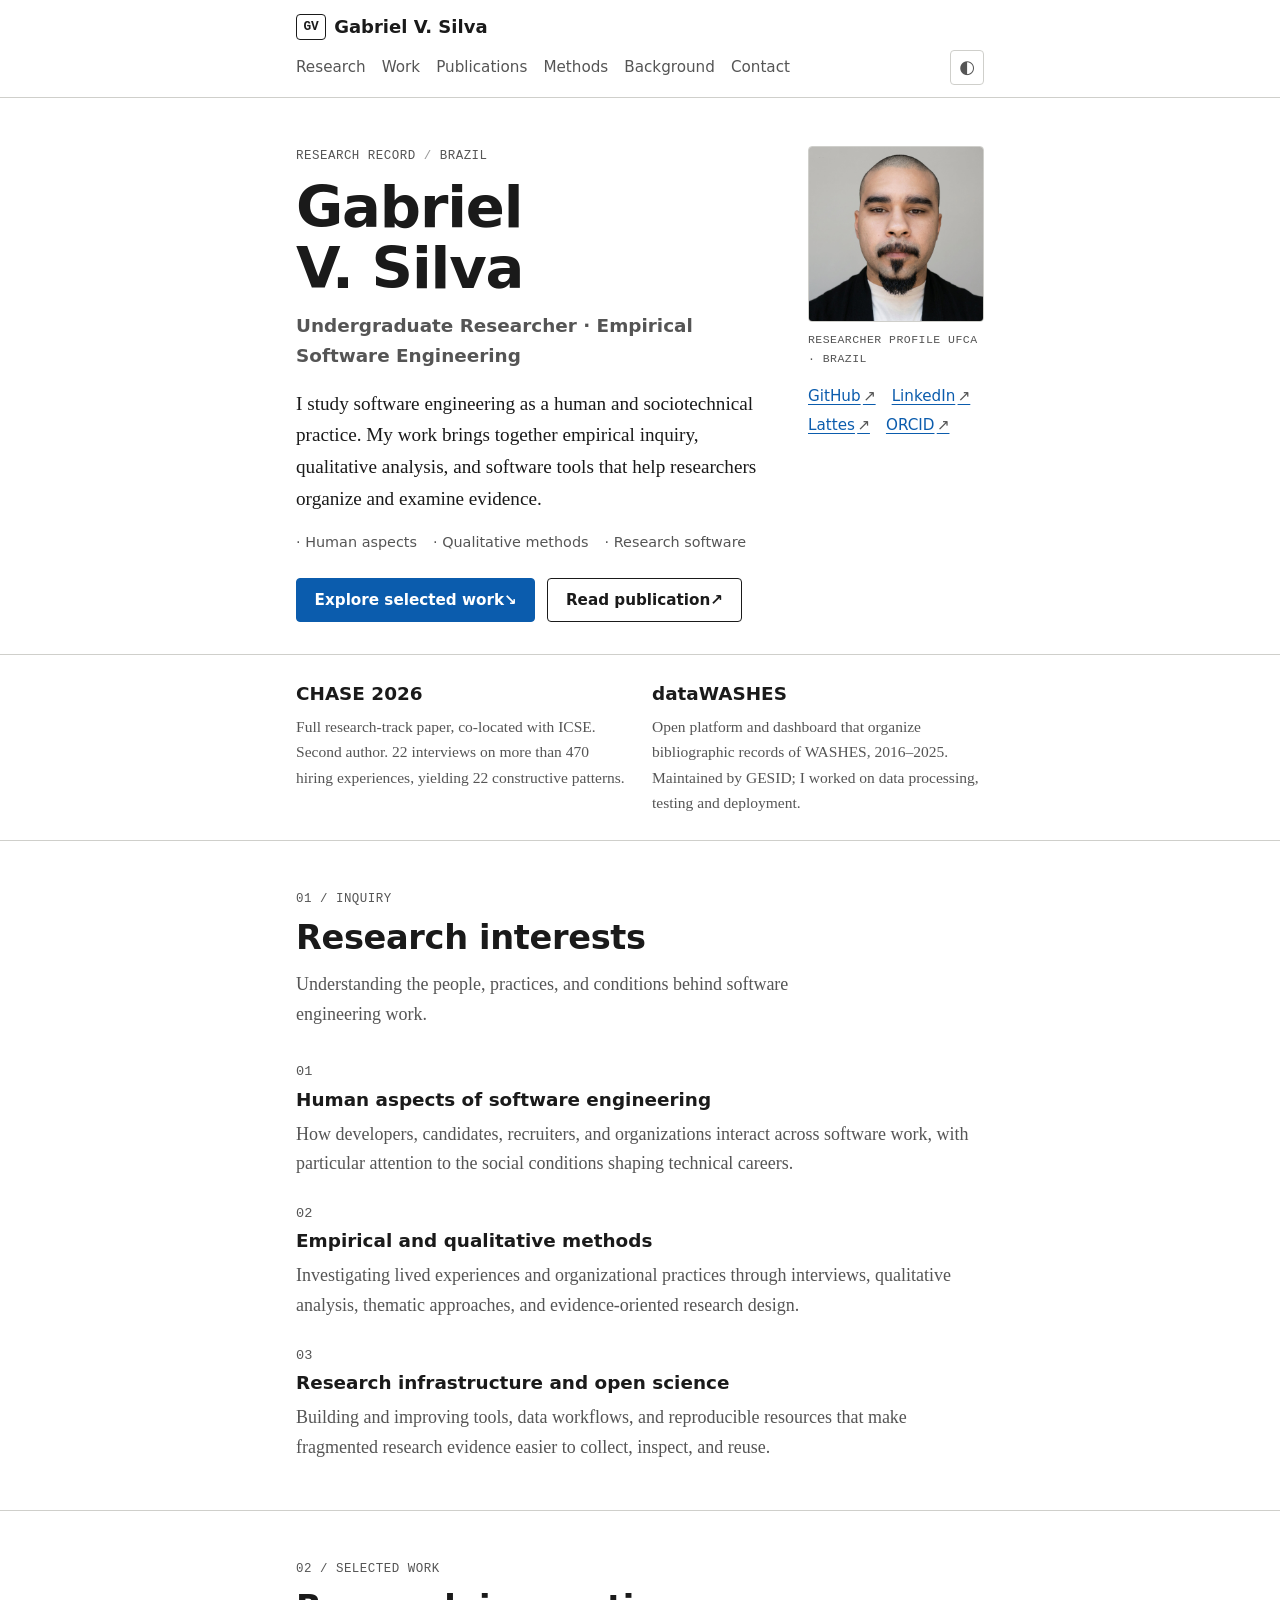
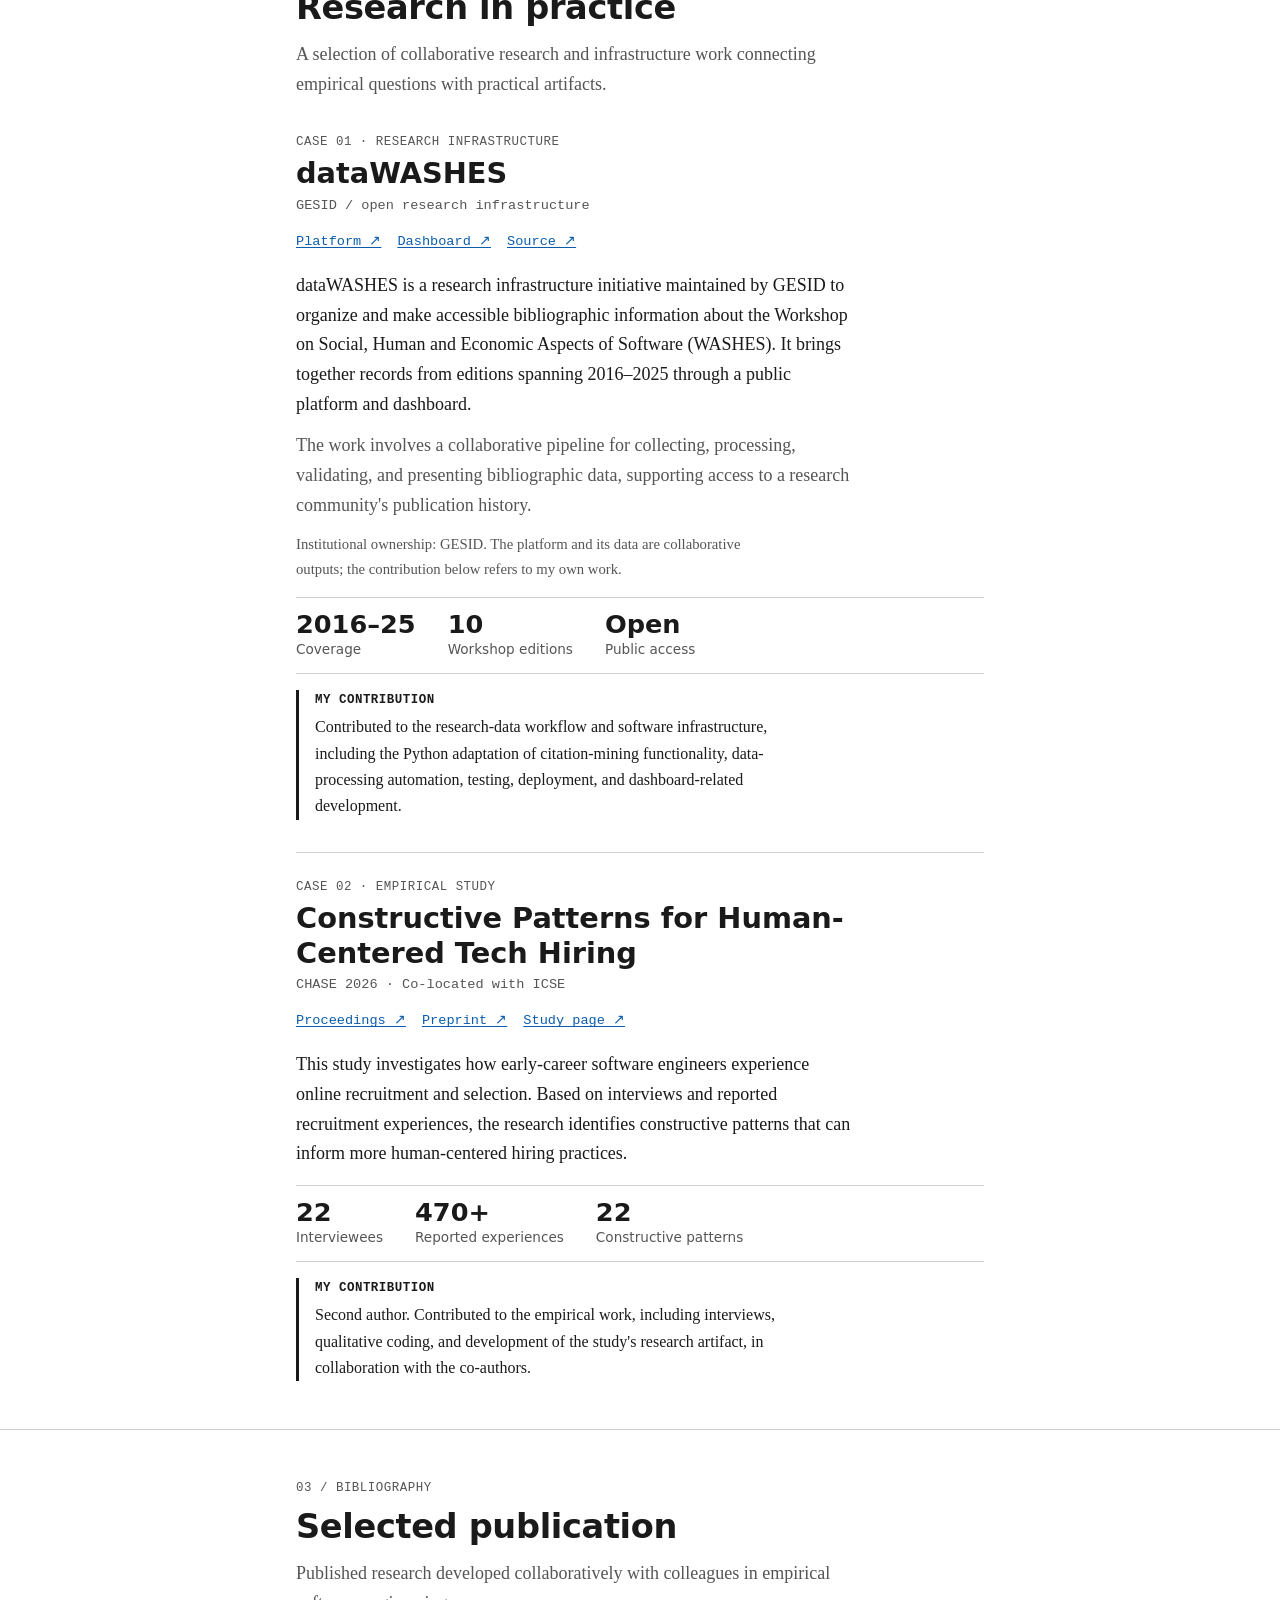
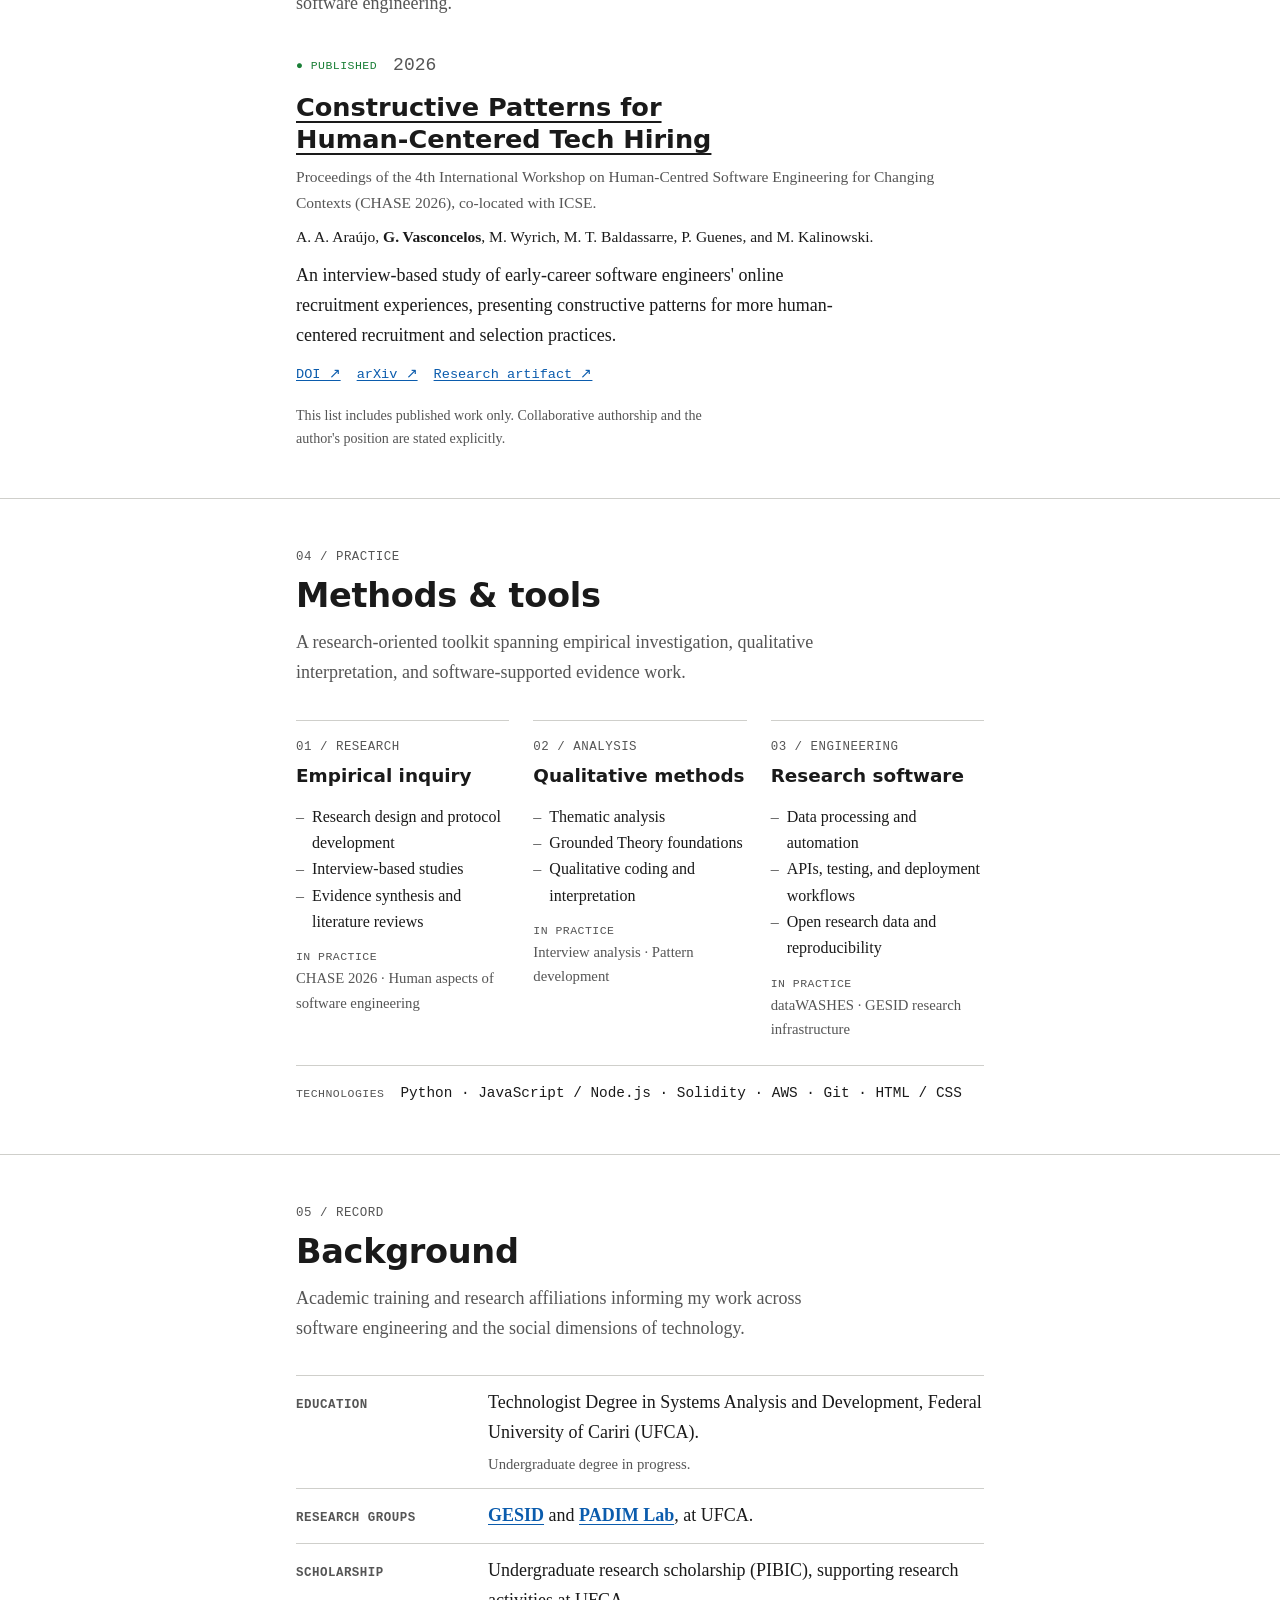
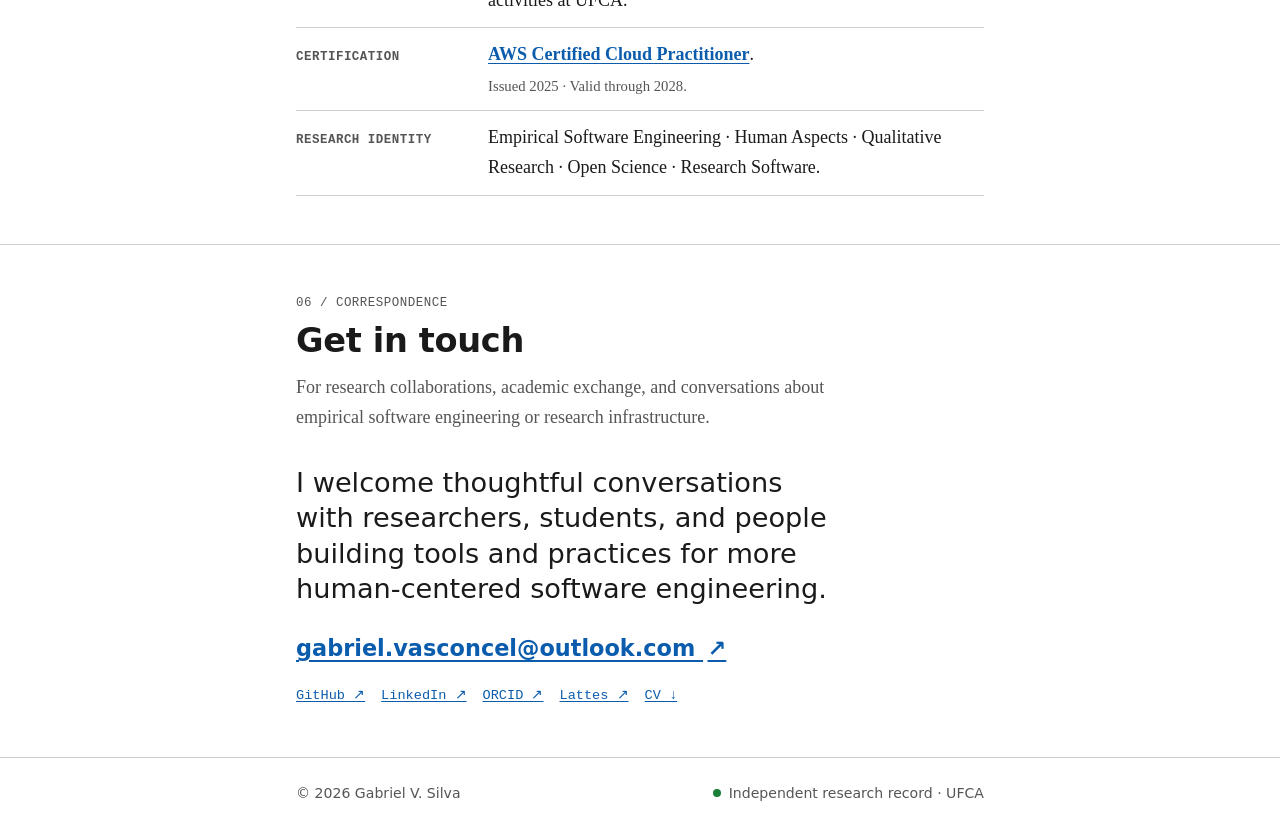
==== commit 3460a7ec: "refactor(portfolio): clean style.css" ====
--- a/index.html
+++ b/index.html
@@ -117,7 +117,7 @@
           <a class="btn btn--primary" href="#project">Explore selected work <span aria-hidden="true">↘</span></a>
           <a class="btn btn--secondary" href="#publications">Read publication <span aria-hidden="true">↗</span></a>
           <!-- PLACEHOLDER: coloque o PDF do currículo em assets/cv.pdf -->
-          <a class="btn btn--ghost" href="assets/cv.pdf" download>Download CV (PDF) <span aria-hidden="true">↓</span></a>
+          <!--<a class="btn btn--ghost" href="assets/cv.pdf" download>Download CV (PDF) <span aria-hidden="true">↓</span></a> -->
         </div>
       </div>
 
--- a/assets/styles.css
+++ b/assets/styles.css
@@ -1,70 +1,52 @@
 /* ==========================================================================
    Gabriel V. Silva — Research & Software
-   Direção: MODERN ACADEMIC
-   --------------------------------------------------------------------------
-   Base sóbria (hierarquia, medida de leitura, contraste AA) + camada moderna:
-   cartões, acento em gradiente azul→violeta usado com parcimônia, pílulas,
-   microinterações, faixas alternadas e revelação suave ao rolar.
-   Tema claro/escuro: segue o sistema e pode ser alternado pelo botão da
-   navegação (atributo data-theme em <html>, salvo em localStorage).
+   Direção: TEXTO PRIMEIRO
+
+   Princípios (herdados da discussão sobre soberania digital):
+   - Nenhuma requisição externa: fontes do sistema, sem webfonts.
+   - Uma coluna de leitura, medida confortável, hierarquia por tipografia.
+   - Uma única cor de destaque. Sem gradiente, sombra, blur ou animação.
+   - Tema claro/escuro pelo sistema (prefers-color-scheme). O atributo
+     data-theme continua funcionando se o botão de tema for mantido.
+   - Pesado só o que precisa: este arquivo cabe em poucos KB.
+   - Os nomes de classe seguem os do CSS anterior (HTML sem alterações).
 
    Índice
-   01. Tokens (claro, escuro por sistema, escuro manual)
-   02. Reset e base
-   03. Tipografia, links e gradiente de texto
-   04. Layout e sistema de seções
-   05. Navegação
-   06. Botões e links de registro
-   07. Hero
-   08. Faixa de provas
-   09. Pesquisa
-   10. Projetos
-   11. Publicações
-   12. Métodos e ferramentas
-   13. Formação e trajetória
-   14. Contato
-   15. Rodapé
-   16. Revelação ao rolar (main.js)
-   17. Responsividade
-   18. Acessibilidade e impressão
+   01. Tokens
+   02. Base e tipografia
+   03. Layout e seções
+   04. Navegação
+   05. Botões e links de registro
+   06. Hero
+   07. Faixa de provas
+   08. Pesquisa
+   09. Projetos
+   10. Publicações
+   11. Métodos e ferramentas
+   12. Formação
+   13. Contato e rodapé
+   14. Acessibilidade e impressão
    ========================================================================== */
 
 /* 01. TOKENS ------------------------------------------------------------- */
 :root {
   color-scheme: light dark;
 
-  /* Tema claro: GitHub Light */
-  --bg: #FFFFFF;
-  --surface: #F6F8FA;
-  --band: #F6F8FA;
-  --card: #FFFFFF;
-  --text: #1F2328;
-  --text-muted: #59636E;
-  --border: #D1D9E0;
-  --border-strong: #AFB8C1;
-  --control-border: #6E7781;
-  --accent: #0969DA;
-  --accent-2: #8250DF;
-  --accent-hover: #0550AE;
-  --accent-tint: #DDF4FF;
-  --success: #1A7F37;
-  --btn-from: #0969DA;
-  --btn-to: #8250DF;
-  --btn-fg: #FFFFFF;
-  --focus: #0969DA;
-  --grid-dot: rgba(31, 35, 40, 0.09);
-  --shadow-card: 0 1px 2px rgba(31, 35, 40, 0.05);
-  --shadow-hover: 0 14px 30px -16px rgba(31, 35, 40, 0.35);
-
-  --grad: linear-gradient(135deg, var(--accent), var(--accent-2));
-  --grad-btn: linear-gradient(135deg, var(--btn-from), var(--btn-to));
-
-  /* Tipografia */
-  --font-serif: "Source Serif 4", "Iowan Old Style", Georgia, "Times New Roman", serif;
-  --font-sans: "Inter", -apple-system, BlinkMacSystemFont, "Segoe UI", "Helvetica Neue", Arial, sans-serif;
-  --font-mono: "IBM Plex Mono", ui-monospace, SFMono-Regular, Menlo, Consolas, monospace;
-
-  /* Espaço, forma e medidas */
+  --bg: #ffffff;
+  --surface: #f5f5f4;
+  --text: #1a1a1a;
+  --text-muted: #555555;
+  --border: #cfcfcb;
+  --accent: #0b5cad;
+  --accent-hover: #084585;
+  --btn-bg: #0b5cad;
+  --btn-fg: #ffffff;
+  --success: #1a7f37;
+
+  --font-text: Charter, "Bitstream Charter", "Sitka Text", Cambria, Georgia, serif;
+  --font-ui: system-ui, -apple-system, "Segoe UI", Roboto, "Helvetica Neue", Arial, sans-serif;
+  --font-mono: ui-monospace, SFMono-Regular, Menlo, Consolas, monospace;
+
   --space-1: 0.25rem;
   --space-2: 0.5rem;
   --space-3: 0.75rem;
@@ -72,73 +54,44 @@
   --space-5: 1.5rem;
   --space-6: 2rem;
   --space-7: 3rem;
-  --radius-sm: 8px;
-  --radius: 12px;
-  --radius-lg: 18px;
-  --measure: 64ch;
-  --container: 72rem;
-  --gutter: clamp(1rem, 5vw, 2rem);
-  --nav-h: 0px;
-}
-
-/* Escuro automático (sistema), a menos que o usuário tenha escolhido claro.
-   ATENÇÃO: manter este bloco idêntico ao bloco :root[data-theme="dark"]. */
+  --radius: 4px;
+  --measure: 62ch;
+  --container: 46rem;
+  --gutter: clamp(1rem, 5vw, 1.5rem);
+}
+
 @media (prefers-color-scheme: dark) {
   :root:not([data-theme="light"]) {
-    --bg: #0D1117;
-    --surface: #151B23;
-    --band: #0A0E14;
-    --card: #161B22;
-    --text: #E6EDF3;
-    --text-muted: #8B949E;
-    --border: #30363D;
-    --border-strong: #484F58;
-    --control-border: #6E7681;
-    --accent: #58A6FF;
-    --accent-2: #BC8CFF;
-    --accent-hover: #79C0FF;
-    --accent-tint: #122033;
-    --success: #3FB950;
-    --btn-from: #1F6FEB;
-    --btn-to: #8957E5;
-    --btn-fg: #FFFFFF;
-    --focus: #58A6FF;
-    --grid-dot: rgba(230, 237, 243, 0.07);
-    --shadow-card: 0 1px 0 rgba(255, 255, 255, 0.03) inset;
-    --shadow-hover: 0 18px 36px -18px rgba(1, 4, 9, 0.9);
+    --bg: #101010;
+    --surface: #1a1a19;
+    --text: #e8e8e6;
+    --text-muted: #a3a3a0;
+    --border: #3a3a38;
+    --accent: #7ab7ff;
+    --accent-hover: #a5cfff;
+    --btn-bg: #7ab7ff;
+    --btn-fg: #101010;
+    --success: #3fb950;
   }
 }
 
-/* Escuro escolhido manualmente */
 :root[data-theme="dark"] {
   color-scheme: dark;
-  --bg: #0D1117;
-  --surface: #151B23;
-  --band: #0A0E14;
-  --card: #161B22;
-  --text: #E6EDF3;
-  --text-muted: #8B949E;
-  --border: #30363D;
-  --border-strong: #484F58;
-  --control-border: #6E7681;
-  --accent: #58A6FF;
-  --accent-2: #BC8CFF;
-  --accent-hover: #79C0FF;
-  --accent-tint: #122033;
-  --success: #3FB950;
-  --btn-from: #1F6FEB;
-  --btn-to: #8957E5;
-  --btn-fg: #FFFFFF;
-  --focus: #58A6FF;
-  --grid-dot: rgba(230, 237, 243, 0.07);
-  --shadow-card: 0 1px 0 rgba(255, 255, 255, 0.03) inset;
-  --shadow-hover: 0 18px 36px -18px rgba(1, 4, 9, 0.9);
-}
-
-/* Claro escolhido manualmente */
+  --bg: #101010;
+  --surface: #1a1a19;
+  --text: #e8e8e6;
+  --text-muted: #a3a3a0;
+  --border: #3a3a38;
+  --accent: #7ab7ff;
+  --accent-hover: #a5cfff;
+  --btn-bg: #7ab7ff;
+  --btn-fg: #101010;
+  --success: #3fb950;
+}
+
 :root[data-theme="light"] { color-scheme: light; }
 
-/* 02. RESET E BASE ------------------------------------------------------- */
+/* 02. BASE E TIPOGRAFIA -------------------------------------------------- */
 *,
 *::before,
 *::after { box-sizing: border-box; }
@@ -146,23 +99,16 @@
 html {
   -webkit-text-size-adjust: 100%;
   text-size-adjust: 100%;
-  scroll-padding-top: calc(var(--nav-h) + 1rem);
-}
-
-@media (prefers-reduced-motion: no-preference) {
-  html { scroll-behavior: smooth; }
 }
 
 body {
   margin: 0;
   background: var(--bg);
   color: var(--text);
-  font-family: var(--font-sans);
-  font-size: 1rem;
-  line-height: 1.6;
+  font-family: var(--font-text);
+  font-size: 1.125rem;
+  line-height: 1.65;
   overflow-wrap: break-word;
-  -webkit-font-smoothing: antialiased;
-  text-rendering: optimizeLegibility;
 }
 
 h1, h2, h3, p, ul, ol, dl, dd, figure { margin: 0; padding: 0; }
@@ -171,40 +117,32 @@
 button { font: inherit; }
 strong { font-weight: 700; }
 
-::selection { background: var(--accent); color: var(--bg); }
+a {
+  color: var(--accent);
+  text-decoration: underline;
+  text-underline-offset: 0.18em;
+}
+a:hover { color: var(--accent-hover); }
 
 :focus-visible {
-  outline: 2px solid var(--focus);
+  outline: 2px solid var(--accent);
   outline-offset: 3px;
-  border-radius: 4px;
 }
 
 .skip-link {
   position: absolute;
   left: var(--space-4);
   top: -5rem;
-  z-index: 300;
-  padding: var(--space-3) var(--space-4);
-  border-radius: var(--radius-sm);
+  z-index: 10;
+  padding: var(--space-2) var(--space-4);
   background: var(--text);
   color: var(--bg);
+  font-family: var(--font-ui);
   font-weight: 600;
-  text-decoration: none;
 }
 .skip-link:focus { top: var(--space-3); }
 
-/* 03. TIPOGRAFIA, LINKS E GRADIENTE DE TEXTO ------------------------------ */
-a {
-  color: var(--accent);
-  text-decoration: underline;
-  text-decoration-thickness: 1px;
-  text-underline-offset: 0.2em;
-}
-a:hover {
-  color: var(--accent-hover);
-  text-decoration-thickness: 2px;
-}
-
+/* Rótulos pequenos (kicker, tags, índices) */
 .kicker,
 .section-kicker,
 .project-tag,
@@ -212,27 +150,13 @@
 .project-role-label,
 .fact-label {
   font-family: var(--font-mono);
-  font-size: 0.75rem;
-  letter-spacing: 0.06em;
+  font-size: 0.78rem;
+  letter-spacing: 0.04em;
   text-transform: uppercase;
-}
-
-/* Gradiente só em textos grandes (contraste preservado) */
-@supports ((-webkit-background-clip: text) or (background-clip: text)) {
-  .hero-role,
-  .proof-list strong,
-  .stat dd,
-  .figure dd,
-  .research-index li::before {
-    background-image: var(--grad);
-    -webkit-background-clip: text;
-    background-clip: text;
-    -webkit-text-fill-color: transparent;
-    color: transparent;
-  }
-}
-
-/* 04. LAYOUT E SISTEMA DE SEÇÕES ----------------------------------------- */
+  color: var(--text-muted);
+}
+
+/* 03. LAYOUT E SEÇÕES ---------------------------------------------------- */
 .container {
   width: 100%;
   max-width: var(--container);
@@ -241,804 +165,343 @@
 }
 
 .section {
-  padding-block: clamp(3.25rem, 7vw, 5.5rem);
+  padding-block: var(--space-7);
   border-top: 1px solid var(--border);
 }
-/* Faixas alternadas: dão ritmo à página longa */
-#project,
-#capabilities { background: var(--band); }
-
-.section-head {
-  max-width: 48rem;
-  margin-bottom: var(--space-7);
-}
-.section-kicker {
+
+.section-head { margin-bottom: var(--space-6); }
+.section-kicker { display: block; margin-bottom: var(--space-2); }
+.section-title {
+  font-family: var(--font-ui);
+  font-size: clamp(1.6rem, 5vw, 2.1rem);
+  font-weight: 700;
+  line-height: 1.2;
+  letter-spacing: -0.01em;
+  text-wrap: balance;
+}
+.section-lead {
+  max-width: var(--measure);
+  margin-top: var(--space-3);
+  color: var(--text-muted);
+}
+
+/* 04. NAVEGAÇÃO ---------------------------------------------------------- */
+.global-nav {
+  border-bottom: 1px solid var(--border);
+  font-family: var(--font-ui);
+}
+.nav-inner {
+  display: flex;
+  flex-wrap: wrap;
+  align-items: center;
+  justify-content: space-between;
+  gap: var(--space-2) var(--space-4);
+  padding-block: var(--space-3);
+}
+.nav-brand {
   display: inline-flex;
   align-items: center;
-  margin-bottom: var(--space-4);
-  padding: 0.25rem 0.75rem;
-  border: 1px solid color-mix(in srgb, var(--accent) 35%, transparent);
-  border-radius: 999px;
-  background: var(--accent-tint);
-  color: var(--accent);
-  font-weight: 500;
-}
-.section-title {
-  font-family: var(--font-serif);
-  font-size: clamp(2rem, 5.5vw, 3.25rem);
-  font-weight: 700;
-  line-height: 1.08;
-  letter-spacing: -0.025em;
-  text-wrap: balance;
-}
-.section-lead {
-  max-width: var(--measure);
-  margin-top: var(--space-4);
-  font-size: 1.1rem;
-  color: var(--text-muted);
-  text-wrap: pretty;
-}
-
-/* 05. NAVEGAÇÃO ---------------------------------------------------------- */
-.global-nav {
-  background: color-mix(in srgb, var(--bg) 82%, transparent);
-  -webkit-backdrop-filter: saturate(1.4) blur(14px);
-  backdrop-filter: saturate(1.4) blur(14px);
-  border-bottom: 1px solid var(--border);
-  z-index: 100;
-}
-.global-nav.is-scrolled { border-bottom-color: var(--border-strong); }
-
-.nav-inner {
-  display: flex;
-  flex-wrap: wrap;
-  align-items: center;
-  justify-content: space-between;
-  gap: var(--space-1) var(--space-4);
-  padding-block: var(--space-2);
-}
-
-.nav-brand {
-  order: 1;
-  display: inline-flex;
-  align-items: center;
-  gap: var(--space-3);
+  gap: var(--space-2);
   color: var(--text);
   text-decoration: none;
-}
-.nav-brand:hover { color: var(--text); }
-
+  font-weight: 650;
+}
+.nav-brand:hover { color: var(--text); text-decoration: underline; }
 .nav-mark {
-  display: grid;
-  place-items: center;
-  width: 2.1rem;
-  height: 2.1rem;
-  border-radius: 10px;
-  background: var(--grad-btn);
-  color: var(--btn-fg);
-  font-family: var(--font-mono);
-  font-size: 0.72rem;
+  font-family: var(--font-mono);
+  font-size: 0.8rem;
   font-weight: 600;
-}
-.nav-name {
+  padding: 0.1rem 0.4rem;
+  border: 1px solid var(--text);
+  border-radius: var(--radius);
+}
+.nav-links {
+  display: flex;
+  flex-wrap: wrap;
+  gap: var(--space-1) var(--space-4);
+  width: 100%;
+}
+.nav-links a {
+  color: var(--text-muted);
   font-size: 0.95rem;
-  font-weight: 600;
-  letter-spacing: -0.01em;
-}
-
-.nav-links {
-  order: 3;
-  display: flex;
-  flex-wrap: wrap;
-  gap: var(--space-1);
-  width: 100%;
-}
-.nav-links a {
-  display: inline-flex;
-  align-items: center;
-  min-height: 2.25rem;
-  padding-inline: var(--space-3);
-  border-radius: var(--radius-sm);
-  color: var(--text-muted);
-  font-size: 0.9rem;
-  font-weight: 500;
   text-decoration: none;
-  transition: color 0.15s ease, background-color 0.15s ease;
-}
-.nav-links a:hover {
-  background: var(--surface);
-  color: var(--text);
-  text-decoration: none;
-}
-.nav-links a.is-active {
-  background: var(--accent-tint);
-  color: var(--accent);
-}
-
-/* Alternador de tema */
+}
+.nav-links a:hover { color: var(--text); text-decoration: underline; }
+.nav-links a.is-active { color: var(--text); text-decoration: underline; }
+
 .theme-toggle {
-  order: 2;
-  display: inline-grid;
-  place-items: center;
-  width: 2.25rem;
-  height: 2.25rem;
-  padding: 0;
+  padding: 0.1rem 0.5rem;
   border: 1px solid var(--border);
-  border-radius: var(--radius-sm);
+  border-radius: var(--radius);
   background: transparent;
   color: var(--text-muted);
-  font-size: 1.1rem;
-  line-height: 1;
   cursor: pointer;
-  transition: color 0.15s ease, background-color 0.15s ease, border-color 0.15s ease;
-}
-.theme-toggle:hover {
-  background: var(--surface);
-  border-color: var(--border-strong);
-  color: var(--text);
-}
-
-/* 06. BOTÕES E LINKS DE REGISTRO ---------------------------------------- */
+}
+.theme-toggle:hover { color: var(--text); border-color: var(--text-muted); }
+
+@media (min-width: 640px) {
+  .nav-links { width: auto; }
+}
+
+/* 05. BOTÕES E LINKS DE REGISTRO ---------------------------------------- */
 .btn {
   display: inline-flex;
   align-items: center;
   justify-content: center;
-  gap: var(--space-2);
-  min-height: 3rem;
-  padding: 0.7rem 1.4rem;
-  border: 1px solid transparent;
+  min-height: 2.75rem;
+  padding: 0.5rem 1.1rem;
+  border: 1px solid var(--text);
   border-radius: var(--radius);
-  font-family: var(--font-sans);
+  background: transparent;
+  color: var(--text);
+  font-family: var(--font-ui);
   font-size: 0.95rem;
   font-weight: 600;
-  line-height: 1.3;
   text-decoration: none;
   cursor: pointer;
-  transition: transform 0.15s ease, box-shadow 0.15s ease, background-color 0.15s ease, border-color 0.15s ease, color 0.15s ease;
-}
-.btn:hover { text-decoration: none; transform: translateY(-2px); }
-.btn:active { transform: translateY(0); }
-
+}
+.btn:hover { background: var(--surface); color: var(--text); }
 .btn--primary {
-  background: var(--grad-btn);
+  background: var(--btn-bg);
+  border-color: var(--btn-bg);
   color: var(--btn-fg);
 }
-.btn--primary:hover {
-  color: var(--btn-fg);
-  box-shadow: 0 12px 24px -10px color-mix(in srgb, var(--btn-from) 70%, transparent);
-}
-.btn--secondary {
-  background: var(--card);
-  border-color: var(--control-border);
-  color: var(--text);
-}
-.btn--secondary:hover {
-  border-color: var(--accent);
-  color: var(--accent);
-}
-/* Terceira ação (CV): texto sublinhado, sem caixa */
-.btn--ghost {
-  padding-inline: var(--space-3);
-  background: transparent;
-  color: var(--text);
-  text-decoration: underline;
-  text-decoration-color: var(--accent);
-  text-decoration-thickness: 2px;
-  text-underline-offset: 0.3em;
-}
-.btn--ghost:hover {
-  color: var(--accent);
-  text-decoration: underline;
-  transform: none;
-}
-
-/* Identificadores (DOI, repositório, perfil) */
+.btn--primary:hover { background: var(--accent-hover); border-color: var(--accent-hover); color: var(--btn-fg); }
+.btn--ghost { border-color: transparent; text-decoration: underline; }
+.btn--ghost:hover { background: transparent; color: var(--accent); }
+
 .link-arrow {
-  display: inline-flex;
-  align-items: center;
-  gap: var(--space-1);
-  min-height: 2.1rem;
-  padding: 0.25rem 0.8rem;
-  border: 1px solid var(--control-border);
-  border-radius: 999px;
-  background: var(--card);
-  color: var(--text);
-  font-family: var(--font-mono);
-  font-size: 0.78rem;
-  text-decoration: none;
-  transition: transform 0.15s ease, border-color 0.15s ease, color 0.15s ease, background-color 0.15s ease;
-}
-.link-arrow:hover {
-  background: var(--accent-tint);
-  border-color: var(--accent);
-  color: var(--accent);
-  text-decoration: none;
-  transform: translateY(-1px);
-}
-
-/* 07. HERO --------------------------------------------------------------- */
-.hero {
-  position: relative;
-  isolation: isolate;
-  overflow: hidden;
-  padding-block: clamp(3rem, 9vw, 7rem) clamp(3.5rem, 9vw, 7rem);
-  background:
-    radial-gradient(48rem 26rem at 88% -8%, color-mix(in srgb, var(--accent) 16%, transparent), transparent 70%),
-    radial-gradient(38rem 20rem at -5% 70%, color-mix(in srgb, var(--accent-2) 12%, transparent), transparent 70%),
-    var(--bg);
-}
-/* Grade de pontos que se dissolve para baixo */
-.hero::before {
-  content: "";
-  position: absolute;
-  inset: 0;
-  z-index: -1;
-  background-image: radial-gradient(var(--grid-dot) 1px, transparent 1px);
-  background-size: 26px 26px;
-  -webkit-mask-image: linear-gradient(to bottom, #000 0%, transparent 85%);
-  mask-image: linear-gradient(to bottom, #000 0%, transparent 85%);
-  pointer-events: none;
-}
-/* Esmaece o brilho antes da borda inferior (evita o corte seco) */
-.hero::after {
-  content: "";
-  position: absolute;
-  left: 0;
-  right: 0;
-  bottom: 0;
-  z-index: -1;
-  height: 7rem;
-  background: linear-gradient(to bottom, transparent, var(--bg));
-  pointer-events: none;
-}
-
-.hero-grid {
-  display: grid;
-  gap: var(--space-7);
-}
+  display: inline-block;
+  padding: 0.1rem 0;
+  font-family: var(--font-mono);
+  font-size: 0.85rem;
+}
+
+/* 06. HERO --------------------------------------------------------------- */
+.hero { padding-block: var(--space-7) var(--space-6); }
+.hero-grid { display: grid; gap: var(--space-6); }
 .hero-copy { min-width: 0; }
-
-.kicker {
-  display: inline-flex;
-  align-items: center;
-  gap: var(--space-2);
-  margin-bottom: var(--space-5);
-  padding: 0.3rem 0.8rem;
-  border: 1px solid var(--border);
-  border-radius: 999px;
-  background: color-mix(in srgb, var(--card) 80%, transparent);
-  color: var(--text-muted);
-}
-.kicker::before {
-  content: "";
-  width: 0.5rem;
-  height: 0.5rem;
-  border-radius: 50%;
-  background: var(--grad);
-}
-.kicker span { color: var(--border-strong); }
+.kicker { display: block; margin-bottom: var(--space-3); }
+.kicker span { opacity: 0.6; }
 
 .hero-title {
-  font-family: var(--font-serif);
-  font-size: clamp(3.25rem, 11vw, 6.25rem);
+  font-family: var(--font-ui);
+  font-size: clamp(2.4rem, 9vw, 3.6rem);
   font-weight: 700;
-  line-height: 0.98;
-  letter-spacing: -0.035em;
-}
-
+  line-height: 1.05;
+  letter-spacing: -0.02em;
+}
 .hero-role {
-  width: fit-content;
-  max-width: 100%;
-  margin-top: var(--space-5);
-  color: var(--accent);
-  font-size: clamp(1.1rem, 2.6vw, 1.4rem);
+  margin-top: var(--space-3);
+  font-family: var(--font-ui);
+  font-size: 1.15rem;
   font-weight: 600;
-  line-height: 1.4;
-  letter-spacing: -0.01em;
-}
-
+  color: var(--text-muted);
+}
 .hero-statement {
-  max-width: 56ch;
-  margin-top: var(--space-5);
-  font-size: 1.15rem;
-  line-height: 1.65;
+  max-width: var(--measure);
+  margin-top: var(--space-4);
+  font-size: 1.2rem;
   text-wrap: pretty;
 }
-
 .hero-focus {
   display: flex;
   flex-wrap: wrap;
-  gap: var(--space-2);
-  margin-top: var(--space-5);
-}
-.hero-focus li {
-  padding: 0.3rem 0.85rem;
-  border: 1px solid var(--border);
-  border-radius: 999px;
-  background: var(--surface);
-  color: var(--text-muted);
-  font-size: 0.85rem;
-  font-weight: 500;
-}
-
+  gap: var(--space-1) var(--space-4);
+  margin-top: var(--space-4);
+  font-family: var(--font-ui);
+  font-size: 0.9rem;
+  color: var(--text-muted);
+}
+.hero-focus li::before { content: "· "; }
 .hero-actions {
   display: flex;
   flex-wrap: wrap;
   align-items: center;
   gap: var(--space-3);
-  margin-top: var(--space-6);
-}
-.hero-actions .btn { flex: 1 1 100%; }
-
-.hero-aside {
-  display: grid;
-  gap: var(--space-5);
-  min-width: 0;
-  align-content: center;
-}
-
-/* Retrato com bloco de gradiente deslocado atrás */
-.portrait {
-  position: relative;
-  isolation: isolate;
-  max-width: 20rem;
-}
-.portrait::before {
-  content: "";
-  position: absolute;
-  top: 0;
-  left: 0;
-  z-index: -1;
-  width: 100%;
-  aspect-ratio: 1 / 1;
-  border-radius: 24px;
-  background: var(--grad);
-  opacity: 0.4;
-  transform: translate(12px, 12px);
-}
+  margin-top: var(--space-5);
+}
+
+.hero-aside { display: grid; gap: var(--space-4); }
+.portrait { max-width: 11rem; }
 .portrait-img {
   width: 100%;
-  height: auto;
   aspect-ratio: 1 / 1;
   object-fit: cover;
   border: 1px solid var(--border);
-  border-radius: 22px;
+  border-radius: var(--radius);
   background: var(--surface);
 }
+.portrait-img.is-missing { visibility: hidden; }
 .portrait-caption {
-  display: flex;
-  flex-wrap: wrap;
-  justify-content: space-between;
-  gap: var(--space-1) var(--space-3);
-  margin-top: var(--space-4);
-  padding-right: 12px;
-  font-family: var(--font-mono);
-  font-size: 0.7rem;
+  margin-top: var(--space-2);
+  font-family: var(--font-mono);
+  font-size: 0.72rem;
   letter-spacing: 0.04em;
   text-transform: uppercase;
   color: var(--text-muted);
 }
 
 .profile-links {
-  display: grid;
-  grid-template-columns: repeat(2, minmax(0, 1fr));
-  gap: var(--space-2);
-}
-.profile-links a {
-  display: flex;
-  align-items: center;
-  justify-content: space-between;
-  gap: var(--space-2);
-  min-height: 2.9rem;
-  padding: var(--space-2) var(--space-3);
-  border: 1px solid var(--border);
-  border-radius: var(--radius);
-  background: var(--card);
-  box-shadow: var(--shadow-card);
-  color: var(--text);
-  font-size: 0.92rem;
-  font-weight: 600;
-  text-decoration: none;
-  transition: transform 0.15s ease, border-color 0.15s ease, color 0.15s ease;
-}
-.profile-links a span:last-child {
-  display: inline-block;
-  color: var(--text-muted);
-  transition: transform 0.15s ease, color 0.15s ease;
-}
-.profile-links a:hover {
-  border-color: var(--accent);
-  color: var(--accent);
-  text-decoration: none;
-  transform: translateY(-2px);
-}
-.profile-links a:hover span:last-child {
-  color: var(--accent);
-  transform: translate(2px, -2px);
-}
-
-/* 08. FAIXA DE PROVAS ---------------------------------------------------- */
-.proof {
-  border-top: 1px solid var(--border);
-  background: var(--bg);
-}
-.proof-list {
-  display: grid;
-  grid-template-columns: minmax(0, 1fr);
-  gap: 1px;
-  background: var(--border);
-  border-inline: 1px solid var(--border);
-}
-.proof-list li {
-  display: flex;
-  flex-direction: column;
-  gap: var(--space-1);
-  padding: var(--space-5) var(--space-4);
-  background: var(--bg);
-}
+  display: flex;
+  flex-wrap: wrap;
+  gap: var(--space-1) var(--space-4);
+  font-family: var(--font-ui);
+  font-size: 0.95rem;
+}
+.profile-links a { color: var(--accent); }
+.profile-links a span:last-child { margin-left: 0.15em; color: var(--text-muted); }
+
+@media (min-width: 720px) {
+  .hero-grid { grid-template-columns: minmax(0, 1fr) 11rem; align-items: start; }
+}
+
+/* 07. FAIXA DE PROVAS ---------------------------------------------------- */
+.proof { border-top: 1px solid var(--border); }
+.proof-list { display: grid; gap: var(--space-4); padding-block: var(--space-5); }
+.proof-list li { display: flex; flex-direction: column; gap: var(--space-1); }
 .proof-list strong {
-  color: var(--accent);
-  font-family: var(--font-serif);
-  font-size: clamp(1.4rem, 3.4vw, 2.1rem);
-  font-weight: 700;
-  line-height: 1.1;
-  letter-spacing: -0.02em;
-}
-.proof-list span {
-  max-width: 52ch;
-  font-size: 0.92rem;
-  line-height: 1.5;
-  color: var(--text-muted);
-}
-
-/* 09. PESQUISA ----------------------------------------------------------- */
-.research-index {
-  counter-reset: idx;
-  display: grid;
-  gap: var(--space-4);
-}
-.research-index li {
-  counter-increment: idx;
-  padding: var(--space-5);
-  border: 1px solid var(--border);
-  border-radius: var(--radius-lg);
-  background: var(--card);
-  box-shadow: var(--shadow-card);
-  transition: transform 0.2s ease, border-color 0.2s ease, box-shadow 0.2s ease;
-}
-.research-index li:hover {
-  border-color: var(--accent);
-  box-shadow: var(--shadow-hover);
-  transform: translateY(-4px);
-}
+  font-family: var(--font-ui);
+  font-size: 1.15rem;
+}
+.proof-list span { max-width: 52ch; color: var(--text-muted); font-size: 0.97rem; }
+
+@media (min-width: 640px) {
+  .proof-list { grid-template-columns: repeat(2, minmax(0, 1fr)); gap: var(--space-5); }
+}
+
+/* 08. PESQUISA ----------------------------------------------------------- */
+.research-index { counter-reset: idx; display: grid; gap: var(--space-5); }
+.research-index li { counter-increment: idx; }
 .research-index li::before {
   content: counter(idx, decimal-leading-zero);
   display: block;
-  width: fit-content;
-  margin-bottom: var(--space-4);
-  color: var(--accent);
-  font-family: var(--font-serif);
-  font-size: 2.75rem;
-  font-weight: 700;
-  line-height: 1;
-  letter-spacing: -0.03em;
+  margin-bottom: var(--space-1);
+  font-family: var(--font-mono);
+  font-size: 0.85rem;
+  color: var(--text-muted);
 }
 .index-title {
-  font-size: 1.2rem;
+  font-family: var(--font-ui);
+  font-size: 1.15rem;
   font-weight: 650;
   line-height: 1.3;
-  letter-spacing: -0.015em;
-  text-wrap: balance;
-}
-.index-text {
-  margin-top: var(--space-3);
-  font-size: 0.97rem;
-  color: var(--text-muted);
-}
-
-/* 10. PROJETOS ----------------------------------------------------------- */
-.project {
-  position: relative;
-  overflow: hidden;
-  border: 1px solid var(--border);
-  border-radius: var(--radius-lg);
-  background: var(--card);
-  box-shadow: var(--shadow-card);
-  transition: border-color 0.2s ease, box-shadow 0.2s ease;
-}
-.project:hover {
-  border-color: var(--border-strong);
-  box-shadow: var(--shadow-hover);
-}
-.project::before {
-  content: "";
-  display: block;
-  height: 4px;
-  background: var(--grad);
-}
+}
+.index-text { margin-top: var(--space-2); color: var(--text-muted); }
+
+/* 09. PROJETOS ----------------------------------------------------------- */
+.project { border-top: 1px solid var(--border); padding-top: var(--space-5); }
+.project:first-of-type { border-top: 0; padding-top: 0; }
 .project + .project { margin-top: var(--space-6); }
 
-.project-masthead {
-  display: grid;
-  gap: var(--space-4);
-  padding: var(--space-5);
-}
-.project-tag {
-  margin-bottom: var(--space-2);
-  color: var(--accent);
-  font-weight: 500;
-}
+.project-masthead { display: grid; gap: var(--space-3); margin-bottom: var(--space-4); }
+.project-tag { margin-bottom: var(--space-1); }
 .project-name {
-  font-family: var(--font-serif);
-  font-size: clamp(1.7rem, 4vw, 2.3rem);
+  font-family: var(--font-ui);
+  font-size: clamp(1.4rem, 4vw, 1.8rem);
   font-weight: 700;
-  line-height: 1.12;
-  letter-spacing: -0.02em;
-  text-wrap: balance;
+  line-height: 1.2;
 }
 .project-repo {
-  margin-top: var(--space-2);
-  font-family: var(--font-mono);
-  font-size: 0.82rem;
-  color: var(--text-muted);
-}
-.project-actions {
-  display: flex;
-  flex-wrap: wrap;
-  gap: var(--space-2);
-}
-
-.project-body { padding: 0 var(--space-5) var(--space-5); }
-.project-lede {
-  max-width: var(--measure);
-  font-size: 1.05rem;
-  line-height: 1.7;
-}
-.project-pipeline {
+  margin-top: var(--space-1);
+  font-family: var(--font-mono);
+  font-size: 0.85rem;
+  color: var(--text-muted);
+}
+.project-actions { display: flex; flex-wrap: wrap; gap: var(--space-1) var(--space-4); }
+
+.project-lede { max-width: var(--measure); }
+.project-pipeline { max-width: var(--measure); margin-top: var(--space-3); color: var(--text-muted); }
+.project-attribution {
   max-width: var(--measure);
   margin-top: var(--space-3);
-  font-size: 0.97rem;
-  color: var(--text-muted);
-}
-.project-attribution {
-  max-width: var(--measure);
-  margin-top: var(--space-4);
-  padding: var(--space-3) var(--space-4);
-  border-radius: var(--radius-sm);
-  background: var(--surface);
-  font-size: 0.85rem;
-  color: var(--text-muted);
-}
-
-/* Métricas */
+  font-size: 0.92rem;
+  color: var(--text-muted);
+}
+
 .project-stats,
 .study-figures {
-  display: grid;
-  background: var(--surface);
-  border-top: 1px solid var(--border);
-}
-.study-figures {
-  margin-top: var(--space-5);
-  border: 1px solid var(--border);
-  border-radius: var(--radius);
-  overflow: hidden;
+  display: flex;
+  flex-wrap: wrap;
+  gap: var(--space-3) var(--space-6);
+  margin-top: var(--space-4);
+  padding-block: var(--space-3);
+  border-block: 1px solid var(--border);
 }
 .stat,
-.figure {
-  display: flex;
-  align-items: baseline;
-  justify-content: space-between;
-  gap: var(--space-4);
-  padding: var(--space-3) var(--space-5);
-  border-bottom: 1px solid var(--border);
-}
-.study-figures .figure { padding-inline: var(--space-4); }
-.project-stats .stat:last-child,
-.study-figures .figure:last-child { border-bottom: 0; }
+.figure { display: flex; flex-direction: column-reverse; }
 .stat dt,
-.figure dt {
-  font-size: 0.82rem;
-  font-weight: 500;
-  color: var(--text-muted);
-}
+.figure dt { font-family: var(--font-ui); font-size: 0.85rem; color: var(--text-muted); }
 .stat dd,
 .figure dd {
-  color: var(--accent);
-  font-family: var(--font-serif);
-  font-size: 1.8rem;
+  font-family: var(--font-ui);
+  font-size: 1.6rem;
   font-weight: 700;
   line-height: 1.1;
-  letter-spacing: -0.02em;
-}
-
-/* Contribuição individual */
+}
+
 .project-role {
-  padding: var(--space-4) var(--space-5);
-  background: var(--accent-tint);
-  border-top: 1px solid var(--border);
-  border-left: 4px solid var(--accent);
-}
-.project-role-head {
-  display: grid;
-  gap: var(--space-2);
-}
-.project-role-label {
-  color: var(--accent);
-  font-weight: 600;
-}
-.project-role-text {
-  max-width: var(--measure);
-  font-size: 0.97rem;
-}
-
-/* 11. PUBLICAÇÕES -------------------------------------------------------- */
-.publication-list {
-  display: grid;
-  gap: var(--space-4);
-}
-.publication {
-  display: grid;
-  gap: var(--space-4);
-  padding: var(--space-5);
-  border: 1px solid var(--border);
-  border-radius: var(--radius-lg);
-  background: var(--card);
-  box-shadow: var(--shadow-card);
-}
+  margin-top: var(--space-4);
+  padding-left: var(--space-4);
+  border-left: 3px solid var(--text);
+}
+.project-role-head { display: grid; gap: var(--space-1); }
+.project-role-label { color: var(--text); font-weight: 600; }
+.project-role-text { max-width: var(--measure); font-size: 1rem; }
+
+/* 10. PUBLICAÇÕES -------------------------------------------------------- */
+.publication-list { display: grid; gap: var(--space-6); }
+.publication { display: grid; gap: var(--space-3); }
 .pub-rail {
   display: flex;
   flex-wrap: wrap;
   align-items: center;
-  gap: var(--space-3) var(--space-4);
+  gap: var(--space-2) var(--space-4);
 }
 .pub-main { min-width: 0; }
 .status {
-  display: inline-flex;
-  align-items: center;
-  gap: var(--space-2);
-  padding: 0.2rem 0.7rem;
-  border: 1px solid color-mix(in srgb, currentColor 45%, transparent);
-  border-radius: 999px;
-  font-family: var(--font-mono);
-  font-size: 0.7rem;
-  letter-spacing: 0.06em;
+  font-family: var(--font-mono);
+  font-size: 0.72rem;
+  letter-spacing: 0.04em;
   text-transform: uppercase;
 }
-.status--published {
-  background: color-mix(in srgb, var(--success) 12%, transparent);
-  color: var(--success);
-}
-.status--published::before {
-  content: "";
-  width: 0.45rem;
-  height: 0.45rem;
-  border-radius: 50%;
-  background: currentColor;
-}
-.pub-year {
-  font-family: var(--font-serif);
-  font-size: 2rem;
+.status--published { color: var(--success); }
+.status--published::before { content: "● "; }
+.pub-year { font-family: var(--font-mono); color: var(--text-muted); }
+
+.pub-title {
+  font-family: var(--font-ui);
+  font-size: clamp(1.3rem, 3.5vw, 1.6rem);
   font-weight: 700;
-  line-height: 1;
-  letter-spacing: -0.02em;
-  color: var(--text-muted);
-}
-
-.pub-title {
-  font-family: var(--font-serif);
-  font-size: clamp(1.5rem, 3.4vw, 2rem);
-  font-weight: 700;
-  line-height: 1.18;
-  letter-spacing: -0.02em;
+  line-height: 1.25;
   text-wrap: balance;
 }
-.pub-title a {
-  color: var(--text);
-  text-decoration-color: var(--accent);
-  text-decoration-thickness: 2px;
-}
+.pub-title a { color: var(--text); }
 .pub-title a:hover { color: var(--accent); }
-.pub-venue {
-  margin-top: var(--space-3);
-  max-width: var(--measure);
-  font-size: 0.95rem;
-  color: var(--text-muted);
-}
-.pub-authors {
-  margin-top: var(--space-2);
-  font-size: 0.95rem;
-}
-.pub-authors strong {
-  padding: 0.05em 0.35em;
-  border-radius: 4px;
-  background: var(--accent-tint);
-  color: var(--text);
-}
-.pub-abstract {
-  max-width: var(--measure);
-  margin-top: var(--space-3);
-  font-size: 0.97rem;
-}
-.entry-links {
-  display: flex;
-  flex-wrap: wrap;
-  gap: var(--space-2);
-  margin-top: var(--space-4);
-}
-.pub-note {
-  max-width: var(--measure);
-  margin-top: var(--space-4);
-  font-size: 0.82rem;
-  color: var(--text-muted);
-}
-
-/* 12. MÉTODOS E FERRAMENTAS --------------------------------------------- */
-.capability-list {
-  display: grid;
-  gap: var(--space-4);
-}
-.capability {
-  display: flex;
-  flex-direction: column;
-  padding: var(--space-5);
-  border: 1px solid var(--border);
-  border-radius: var(--radius-lg);
-  background: var(--card);
-  box-shadow: var(--shadow-card);
-  transition: transform 0.2s ease, border-color 0.2s ease, box-shadow 0.2s ease;
-}
-.capability:hover {
-  border-color: var(--accent);
-  box-shadow: var(--shadow-hover);
-  transform: translateY(-4px);
-}
-.capability-index {
-  color: var(--accent);
-  font-weight: 500;
-}
+.pub-venue { margin-top: var(--space-2); color: var(--text-muted); font-size: 0.97rem; }
+.pub-authors { margin-top: var(--space-2); font-size: 0.97rem; }
+.pub-abstract { max-width: var(--measure); margin-top: var(--space-3); }
+.entry-links { display: flex; flex-wrap: wrap; gap: var(--space-1) var(--space-4); margin-top: var(--space-3); }
+.pub-note { max-width: var(--measure); margin-top: var(--space-4); font-size: 0.88rem; color: var(--text-muted); }
+
+/* 11. MÉTODOS E FERRAMENTAS --------------------------------------------- */
+.capability-list { display: grid; gap: var(--space-5); }
+.capability { padding-top: var(--space-4); border-top: 1px solid var(--border); }
 .capability-title {
-  margin-top: var(--space-2);
-  font-size: 1.35rem;
+  margin-top: var(--space-1);
+  font-family: var(--font-ui);
+  font-size: 1.15rem;
   font-weight: 650;
-  line-height: 1.25;
-  letter-spacing: -0.02em;
-}
-.capability-items {
-  display: grid;
-  gap: var(--space-2);
-  flex: 1;
-  margin-top: var(--space-4);
-}
-.capability-items li {
-  position: relative;
-  padding-left: 1.2rem;
-  font-size: 0.95rem;
-}
-.capability-items li::before {
-  content: "";
-  position: absolute;
-  left: 0;
-  top: 0.6em;
-  width: 0.5rem;
-  height: 0.5rem;
-  border-radius: 3px;
-  background: var(--grad);
-}
-.capability-evidence {
-  margin-top: var(--space-5);
-  padding: var(--space-3) var(--space-4);
-  border-radius: var(--radius-sm);
-  background: var(--surface);
-  font-size: 0.85rem;
-  color: var(--text-muted);
-}
+}
+.capability-items { margin-top: var(--space-3); }
+.capability-items li { padding-left: 1rem; position: relative; font-size: 1rem; }
+.capability-items li::before { content: "–"; position: absolute; left: 0; color: var(--text-muted); }
+.capability-evidence { margin-top: var(--space-3); font-size: 0.92rem; color: var(--text-muted); }
 .capability-evidence span {
   display: block;
-  margin-bottom: var(--space-1);
-  color: var(--text);
-  font-family: var(--font-mono);
-  font-size: 0.68rem;
-  letter-spacing: 0.06em;
+  font-family: var(--font-mono);
+  font-size: 0.72rem;
+  letter-spacing: 0.04em;
   text-transform: uppercase;
 }
 
@@ -1047,329 +510,102 @@
   flex-wrap: wrap;
   align-items: baseline;
   gap: var(--space-1) var(--space-4);
-  margin-top: var(--space-4);
-  padding: var(--space-4) var(--space-5);
-  border: 1px solid var(--border);
-  border-radius: var(--radius);
-  background: var(--card);
-  font-family: var(--font-mono);
-  font-size: 0.88rem;
+  margin-top: var(--space-5);
+  padding-top: var(--space-4);
+  border-top: 1px solid var(--border);
+  font-family: var(--font-mono);
+  font-size: 0.9rem;
 }
 .tools-line span {
-  color: var(--accent);
-  font-size: 0.7rem;
-  letter-spacing: 0.06em;
+  font-size: 0.72rem;
+  letter-spacing: 0.04em;
   text-transform: uppercase;
-}
-
-/* 13. FORMAÇÃO E TRAJETÓRIA --------------------------------------------- */
-.facts {
-  border: 1px solid var(--border);
-  border-radius: var(--radius-lg);
-  background: var(--card);
-  box-shadow: var(--shadow-card);
-  overflow: hidden;
-}
+  color: var(--text-muted);
+}
+
+@media (min-width: 720px) {
+  .capability-list { grid-template-columns: repeat(3, minmax(0, 1fr)); gap: var(--space-5); }
+}
+
+/* 12. FORMAÇÃO ----------------------------------------------------------- */
+.facts { border-top: 1px solid var(--border); }
 .fact {
   display: grid;
   gap: var(--space-1);
-  padding: var(--space-4) var(--space-5);
+  padding-block: var(--space-3);
   border-bottom: 1px solid var(--border);
 }
-.fact:last-child { border-bottom: 0; }
-.fact-label {
-  color: var(--text-muted);
-  font-weight: 500;
-}
 .fact-value { max-width: var(--measure); }
-.fact-note {
-  display: block;
-  margin-top: var(--space-1);
-  font-size: 0.88rem;
-  color: var(--text-muted);
-}
+.fact-note { display: block; margin-top: var(--space-1); font-size: 0.92rem; color: var(--text-muted); }
 .fact-link { font-weight: 600; }
 
-/* 14. CONTATO ------------------------------------------------------------ */
-.section--contact {
-  background:
-    radial-gradient(40rem 20rem at 100% 0%, color-mix(in srgb, var(--accent) 12%, transparent), transparent 70%),
-    radial-gradient(34rem 18rem at 0% 80%, color-mix(in srgb, var(--accent-2) 9%, transparent), transparent 70%),
-    var(--surface);
-}
+@media (min-width: 720px) {
+  .fact { grid-template-columns: 11rem minmax(0, 1fr); gap: var(--space-4); align-items: baseline; }
+}
+
+/* 13. CONTATO E RODAPÉ --------------------------------------------------- */
 .closing-line {
-  max-width: 34ch;
-  font-family: var(--font-serif);
-  font-size: clamp(1.5rem, 3.8vw, 2.2rem);
+  max-width: 32ch;
+  font-family: var(--font-ui);
+  font-size: clamp(1.3rem, 4vw, 1.7rem);
   line-height: 1.3;
-  letter-spacing: -0.015em;
   text-wrap: balance;
 }
-.closing-email { margin-top: var(--space-6); }
+.closing-email { margin-top: var(--space-5); }
 .email-link {
-  font-size: clamp(1rem, 4.8vw, 2rem);
+  font-family: var(--font-ui);
+  font-size: clamp(1.05rem, 4.5vw, 1.4rem);
   font-weight: 650;
-  line-height: 1.3;
-  letter-spacing: -0.01em;
   overflow-wrap: anywhere;
-  text-decoration-thickness: 2px;
-  text-underline-offset: 0.25em;
-}
-.email-link-icon {
-  display: inline-block;
-  margin-left: 0.2em;
-  transition: transform 0.15s ease;
-}
-.email-link:hover .email-link-icon { transform: translate(3px, -3px); }
+}
+.email-link-icon { margin-left: 0.2em; }
 .closing-links {
   display: flex;
   flex-wrap: wrap;
-  gap: var(--space-2);
-  margin-top: var(--space-5);
-}
-
-/* 15. RODAPÉ ------------------------------------------------------------- */
+  gap: var(--space-1) var(--space-4);
+  margin-top: var(--space-4);
+  font-family: var(--font-ui);
+}
+
 .site-footer {
   padding-block: var(--space-5);
   border-top: 1px solid var(--border);
-  font-size: 0.85rem;
+  font-family: var(--font-ui);
+  font-size: 0.88rem;
   color: var(--text-muted);
 }
 .footer-inner {
   display: flex;
   flex-wrap: wrap;
-  align-items: center;
   justify-content: space-between;
   gap: var(--space-2) var(--space-5);
 }
-.footer-status {
-  display: inline-flex;
-  align-items: center;
-  gap: var(--space-2);
-}
+.footer-status { display: inline-flex; align-items: center; gap: var(--space-2); }
 .footer-status span {
-  display: inline-block;
   width: 0.5rem;
   height: 0.5rem;
   border-radius: 50%;
   background: var(--success);
 }
 
-/* Imagem do retrato ausente (classe injetada por scripts/main.js) */
-.portrait-img.is-missing { visibility: hidden; }
-
-/* 16. REVELAÇÃO AO ROLAR (classes injetadas por scripts/main.js) ----------
-   Usa `translate` para não competir com os `transform` dos estados de hover.
-   main.js só adiciona .js se não houver prefers-reduced-motion. */
-.js .reveal {
-  opacity: 0;
-  translate: 0 18px;
-  transition:
-    opacity 0.6s ease var(--reveal-delay, 0ms),
-    translate 0.6s ease var(--reveal-delay, 0ms),
-    transform 0.2s ease,
-    border-color 0.2s ease,
-    box-shadow 0.2s ease,
-    background-color 0.2s ease;
-}
-.js .reveal.is-visible {
-  opacity: 1;
-  translate: 0 0;
-}
-
-/* 17. RESPONSIVIDADE ----------------------------------------------------- */
-
-/* ≥600px */
-@media (min-width: 600px) {
-  .hero-actions .btn { flex: 0 1 auto; }
-
-  .proof-list { grid-template-columns: repeat(2, minmax(0, 1fr)); }
-  .proof-list li { padding-inline: var(--space-5); }
-
-  .project-stats,
-  .study-figures { grid-template-columns: repeat(3, minmax(0, 1fr)); }
-  .stat,
-  .figure {
-    flex-direction: column;
-    align-items: flex-start;
-    justify-content: flex-start;
-    gap: var(--space-1);
-    padding: var(--space-4) var(--space-5);
-    border-bottom: 0;
-    border-left: 1px solid var(--border);
-  }
-  .stat:first-child,
-  .figure:first-child { border-left: 0; }
-  .stat dd,
-  .figure dd { font-size: 2.4rem; }
-}
-
-/* ≥768px */
-@media (min-width: 768px) {
-  :root { --nav-h: 3.75rem; }
-
-  .global-nav { position: sticky; top: 0; }
-  .nav-inner {
-    flex-wrap: nowrap;
-    min-height: var(--nav-h);
-    padding-block: 0;
-  }
-  .nav-links { order: 2; width: auto; flex-wrap: nowrap; margin-left: auto; }
-  .theme-toggle { order: 3; }
-
-  .hero-aside {
-    grid-template-columns: minmax(0, 17rem) minmax(0, 1fr);
-    align-items: center;
-    gap: var(--space-6);
-  }
-
-  .research-index,
-  .capability-list { grid-template-columns: repeat(3, minmax(0, 1fr)); }
-
-  .project-masthead {
-    grid-template-columns: minmax(0, 1fr) auto;
-    align-items: end;
-    padding: var(--space-6);
-  }
-  .project-actions { justify-content: flex-end; max-width: 22rem; }
-  .project-body { padding: 0 var(--space-6) var(--space-6); }
-  .project-role { padding: var(--space-5) var(--space-6); }
-  .project-role-head {
-    grid-template-columns: 11rem minmax(0, 1fr);
-    gap: var(--space-5);
-    align-items: baseline;
-  }
-
-  .publication {
-    grid-template-columns: 9rem minmax(0, 1fr);
-    gap: var(--space-6);
-    padding: var(--space-6);
-  }
-  .pub-rail { flex-direction: column; align-items: flex-start; gap: var(--space-3); }
-
-  .fact {
-    grid-template-columns: 12rem minmax(0, 1fr);
-    gap: var(--space-5);
-    align-items: baseline;
-  }
-}
-
-/* 768–899px: marca compacta para a navegação caber sem quebra */
-@media (min-width: 768px) and (max-width: 899px) {
-  .nav-name { display: none; }
-}
-
-/* ≥900px: hero e contato em duas colunas */
-@media (min-width: 900px) {
-  .hero-grid {
-    grid-template-columns: minmax(0, 1fr) 20rem;
-    column-gap: clamp(2.5rem, 6vw, 5rem);
-    align-items: center;
-  }
-  .hero-aside { grid-template-columns: minmax(0, 1fr); align-content: center; }
-  .portrait { max-width: none; }
-
-  /* Contato: texto à esquerda, cartão com e-mail e perfis à direita */
-  .section--contact .container {
-    display: grid;
-    grid-template-columns: minmax(0, 1fr) minmax(0, 1fr);
-    column-gap: clamp(2rem, 5vw, 4rem);
-    row-gap: 0;
-    align-items: start;
-  }
-  .section--contact .section-head { grid-column: 1 / -1; }
-  .section--contact .closing-line { grid-column: 1; grid-row: 2 / span 2; }
-  .section--contact .closing-email {
-    grid-column: 2;
-    grid-row: 2;
-    margin: 0;
-    padding: var(--space-5) var(--space-5) var(--space-4);
-    border: 1px solid var(--border);
-    border-bottom: 0;
-    border-radius: var(--radius-lg) var(--radius-lg) 0 0;
-    background: var(--card);
-  }
-  .section--contact .closing-links {
-    grid-column: 2;
-    grid-row: 3;
-    margin: 0;
-    padding: 0 var(--space-5) var(--space-5);
-    border: 1px solid var(--border);
-    border-top: 0;
-    border-radius: 0 0 var(--radius-lg) var(--radius-lg);
-    background: var(--card);
-  }
-  .section--contact .email-link { font-size: clamp(1rem, 1.9vw, 1.5rem); }
-}
-
-/* ≥1280px */
-@media (min-width: 1280px) {
-  :root { --container: 76rem; }
-}
-
-/* 18. ACESSIBILIDADE E IMPRESSÃO ----------------------------------------- */
+/* 14. ACESSIBILIDADE E IMPRESSÃO ----------------------------------------- */
 @media (prefers-reduced-motion: reduce) {
-  *,
-  *::before,
-  *::after {
-    animation-duration: 0.01ms !important;
-    animation-iteration-count: 1 !important;
-    transition-duration: 0.01ms !important;
-    scroll-behavior: auto !important;
-  }
-  .btn:hover,
-  .link-arrow:hover,
-  .profile-links a:hover,
-  .research-index li:hover,
-  .capability:hover { transform: none; }
+  html { scroll-behavior: auto; }
 }
 
 @media (forced-colors: active) {
-  .hero-role,
-  .proof-list strong,
-  .stat dd,
-  .figure dd,
-  .research-index li::before {
-    background: none;
-    -webkit-text-fill-color: currentColor;
-    color: CanvasText;
-  }
-  .btn,
-  .link-arrow,
-  .status,
-  .theme-toggle,
-  .nav-mark { border: 1px solid ButtonText; }
-  .nav-links a.is-active { text-decoration: underline; text-decoration-thickness: 2px; }
+  .btn, .nav-mark, .theme-toggle { border: 1px solid ButtonText; }
 }
 
 @media print {
   :root {
-    --bg: #fff; --surface: #fff; --band: #fff; --card: #fff; --text: #000; --text-muted: #333;
-    --border: #bbb; --border-strong: #888; --accent: #000; --accent-tint: #fff;
+    --bg: #fff; --surface: #fff; --text: #000; --text-muted: #333;
+    --border: #999; --accent: #000; --accent-hover: #000;
   }
-  .global-nav,
-  .skip-link,
-  .hero-actions { display: none; }
-  .hero { background: none; padding-block: 1.5rem; }
-  .hero::before,
-  .hero::after,
-  .portrait::before,
-  .project::before { display: none; }
-  .hero-role,
-  .proof-list strong,
-  .stat dd,
-  .figure dd,
-  .research-index li::before {
-    background: none;
-    -webkit-text-fill-color: currentColor;
-    color: #000;
-  }
-  .section { padding-block: 1.5rem; }
-  .project,
-  .publication,
-  .capability,
-  .research-index li { break-inside: avoid; box-shadow: none; }
-  .js .reveal { opacity: 1; translate: none; }
+  body { font-size: 11pt; }
+  .global-nav, .skip-link, .hero-actions, .theme-toggle { display: none; }
+  .section { padding-block: 1.25rem; }
+  .project, .publication, .capability { break-inside: avoid; }
   .entry-links a::after,
-  .project-actions a::after { content: " (" attr(href) ")"; font-size: 0.7rem; }
+  .project-actions a::after { content: " (" attr(href) ")"; font-size: 0.75rem; }
 }
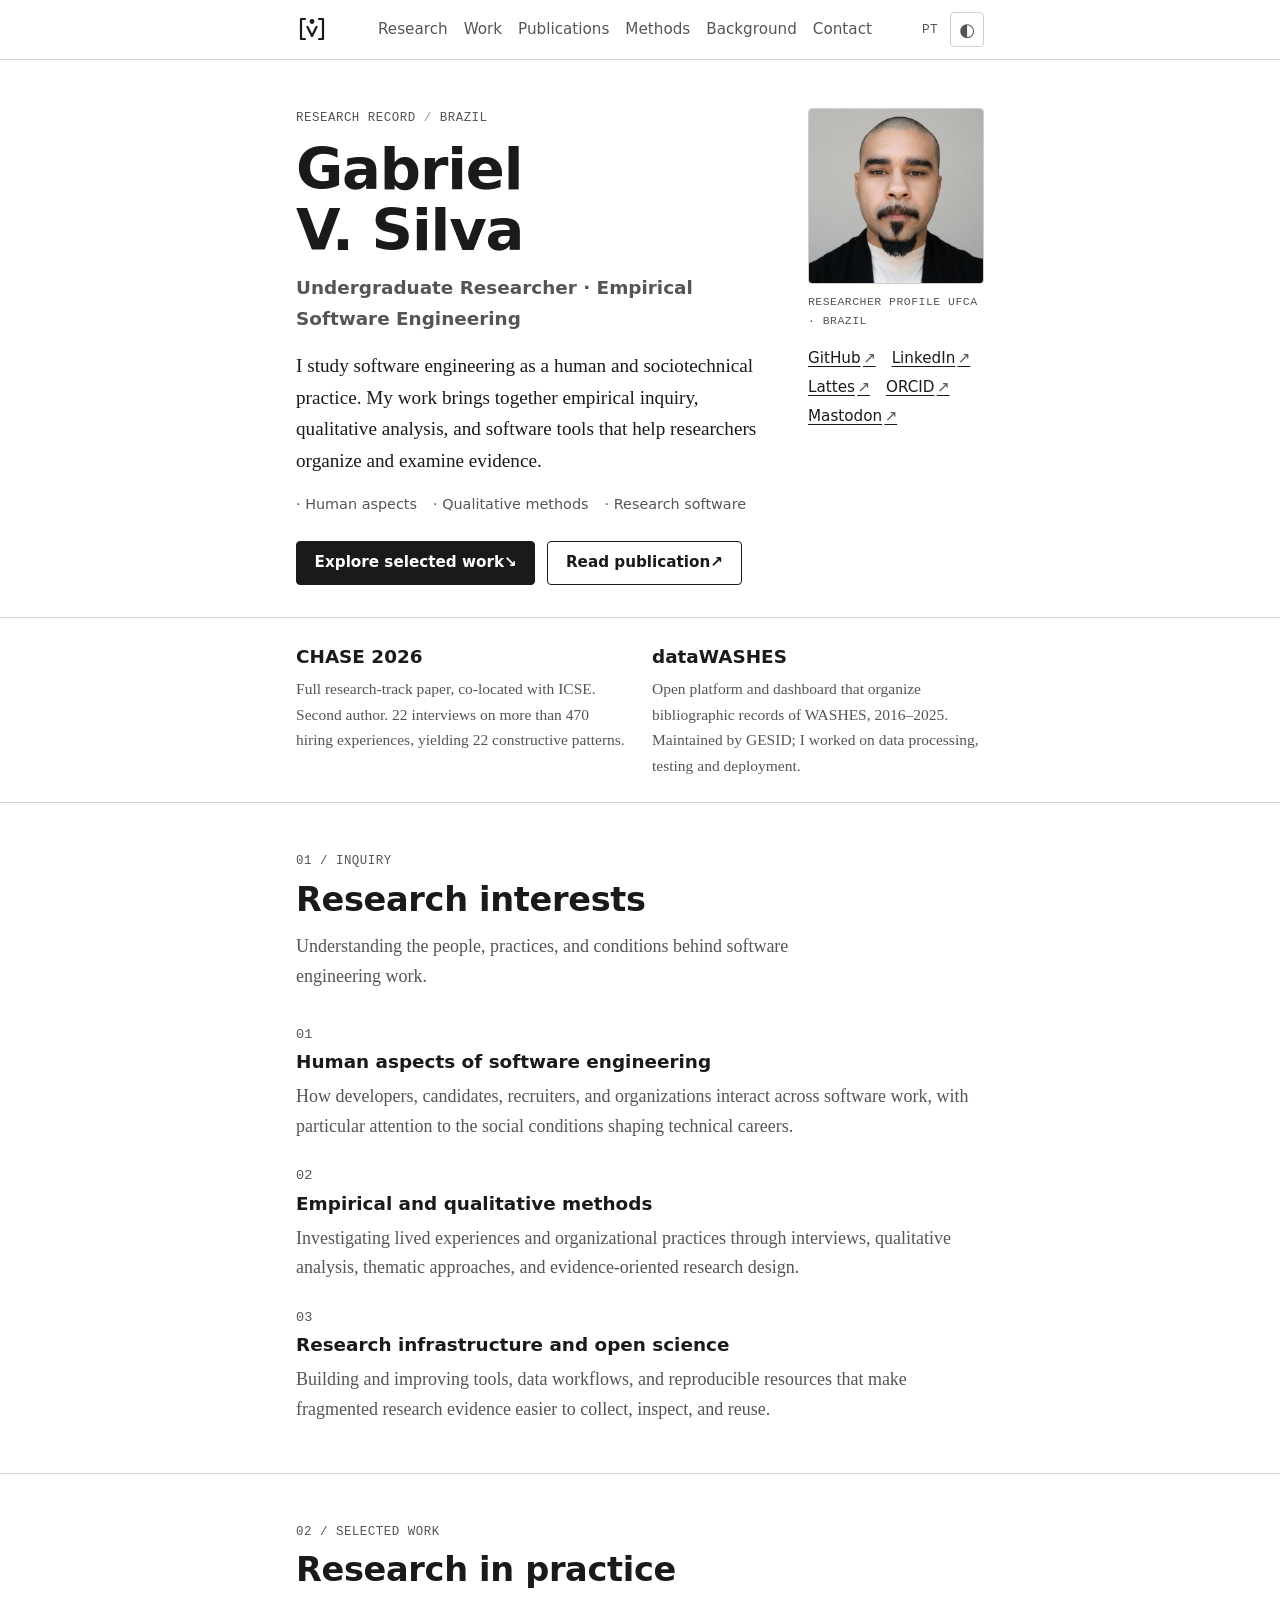
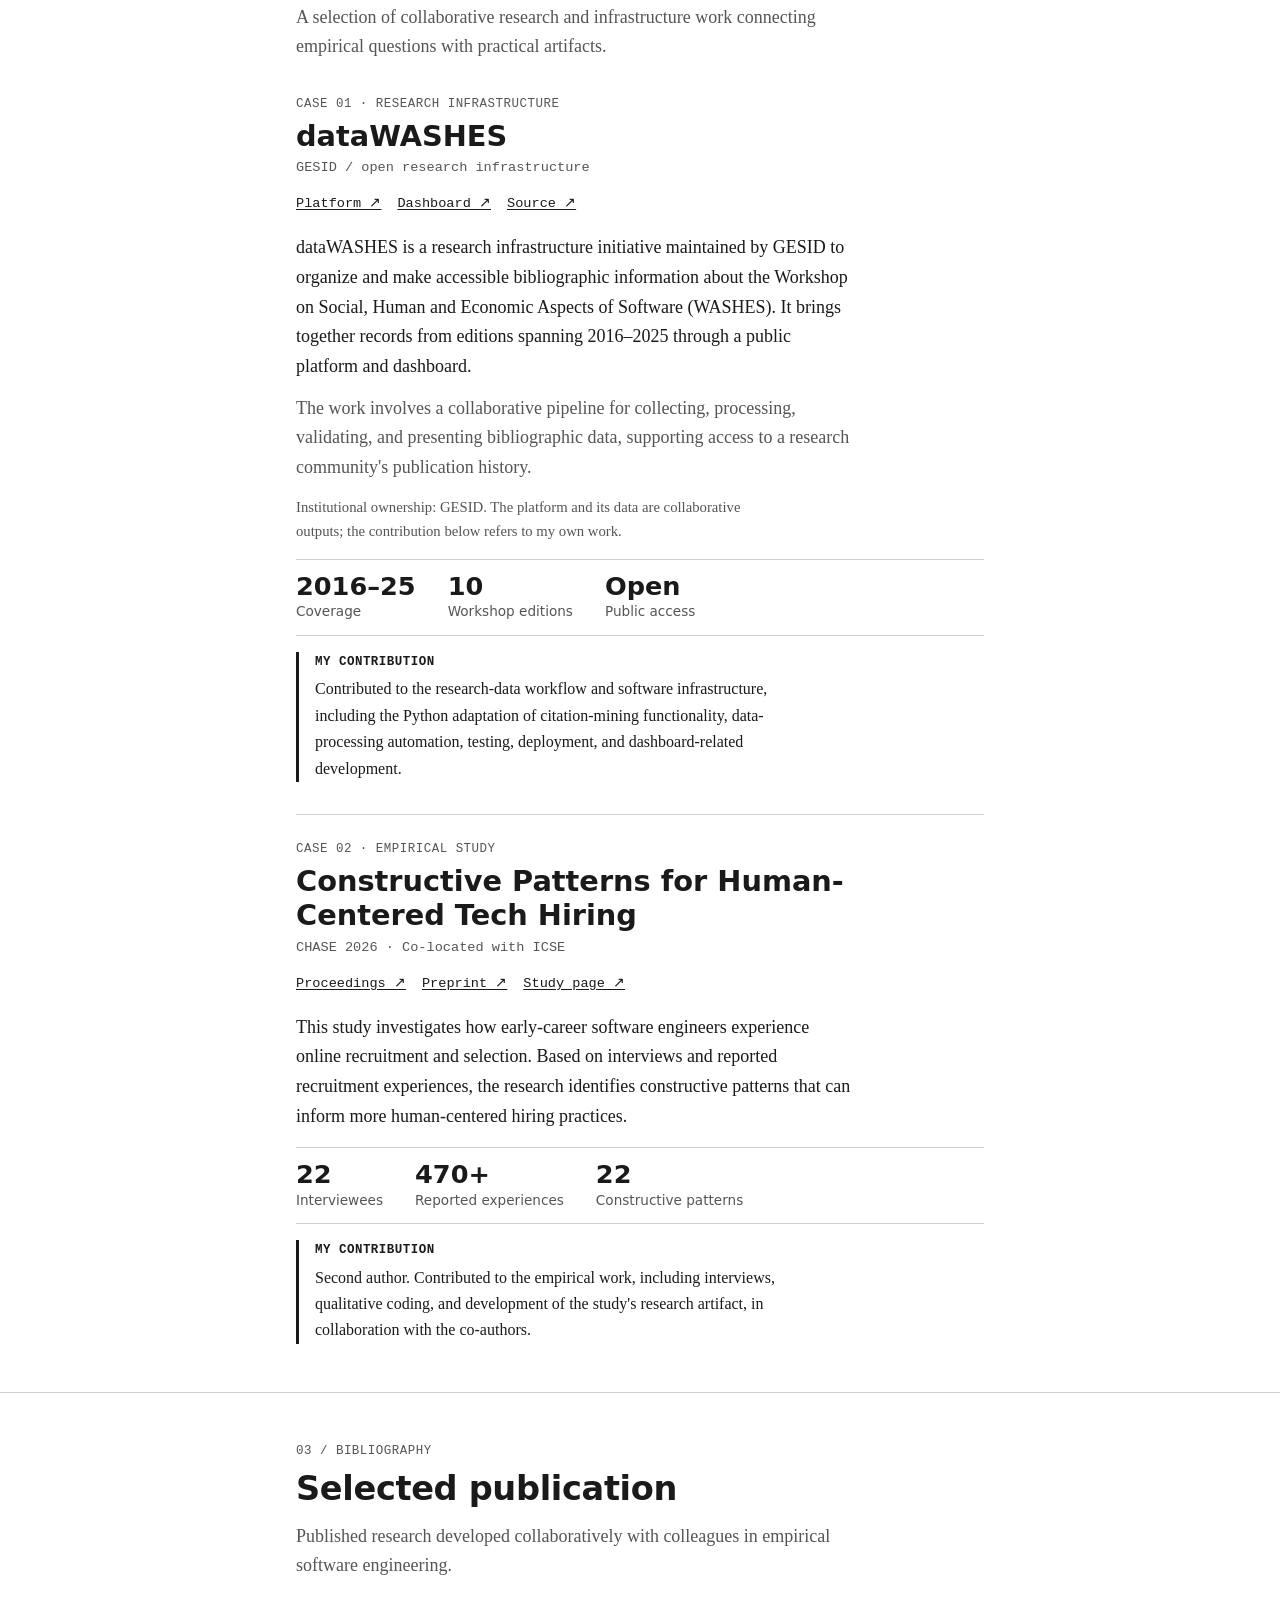
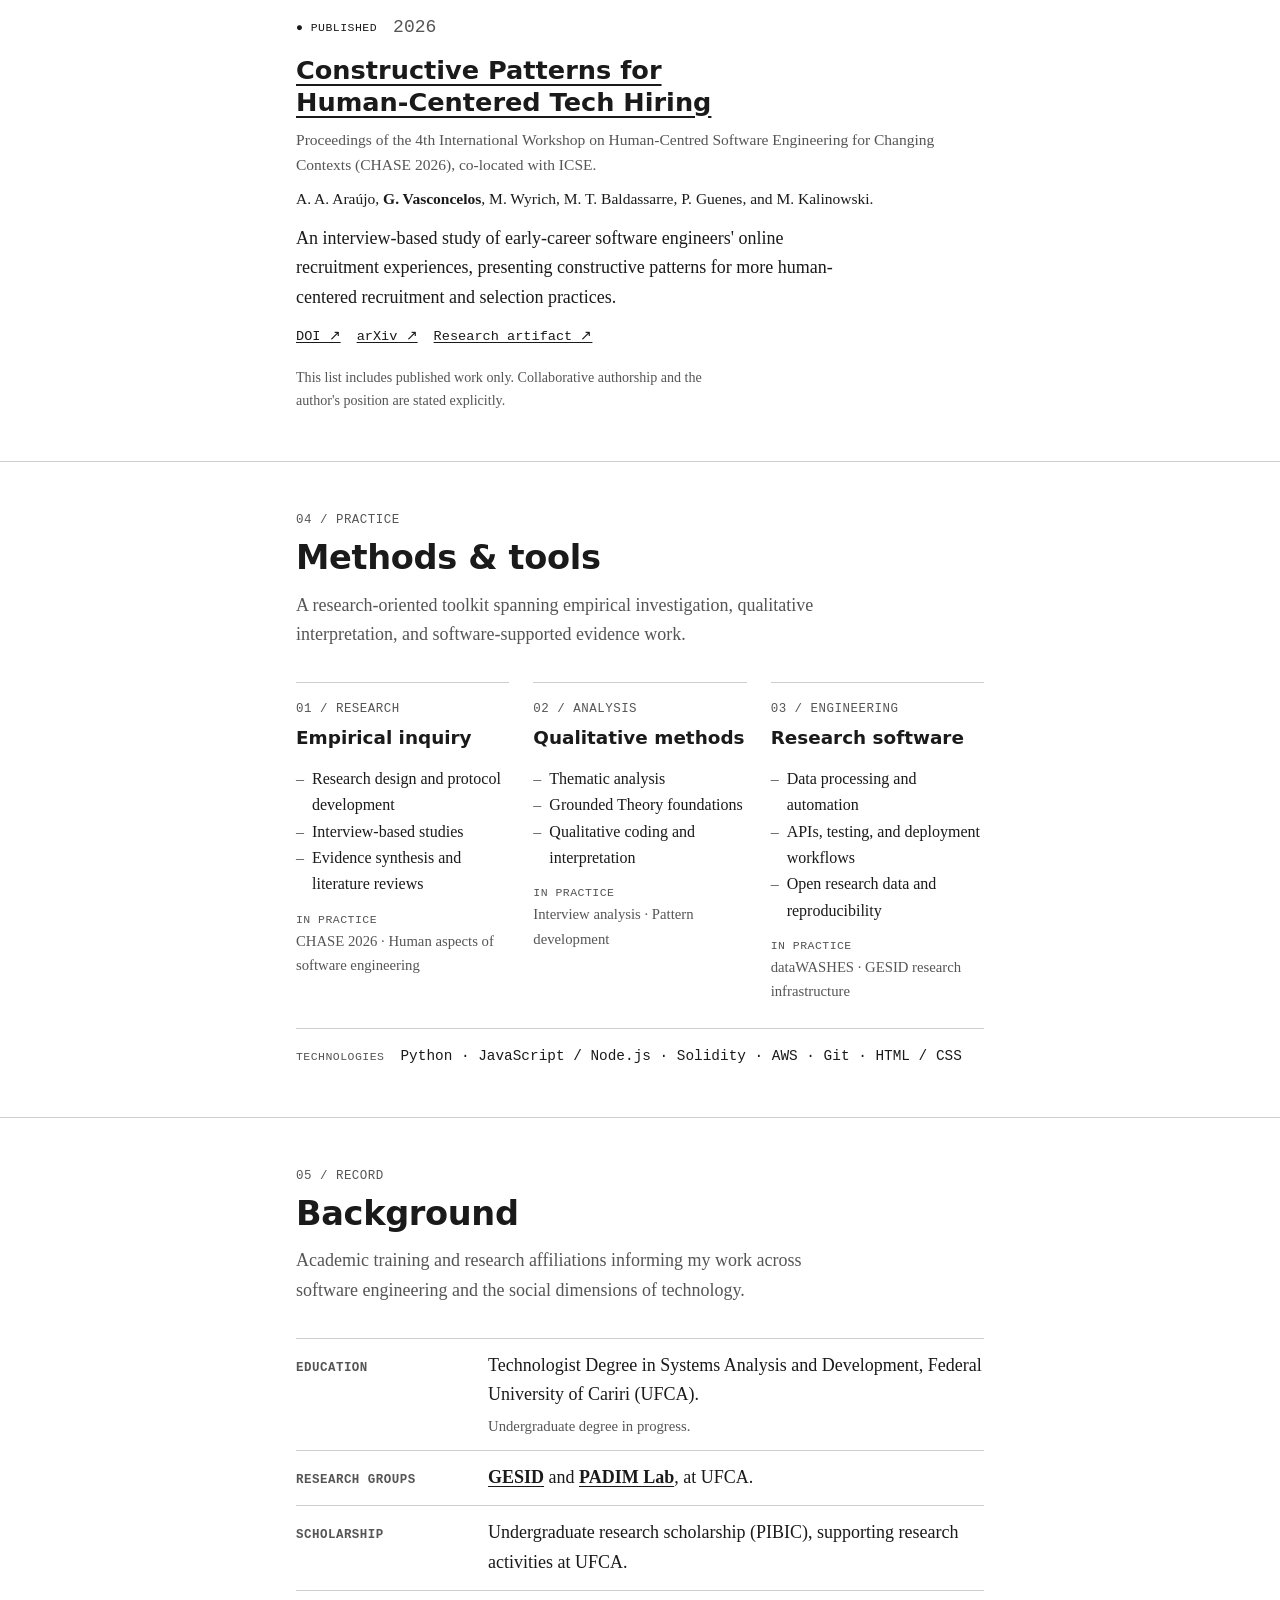
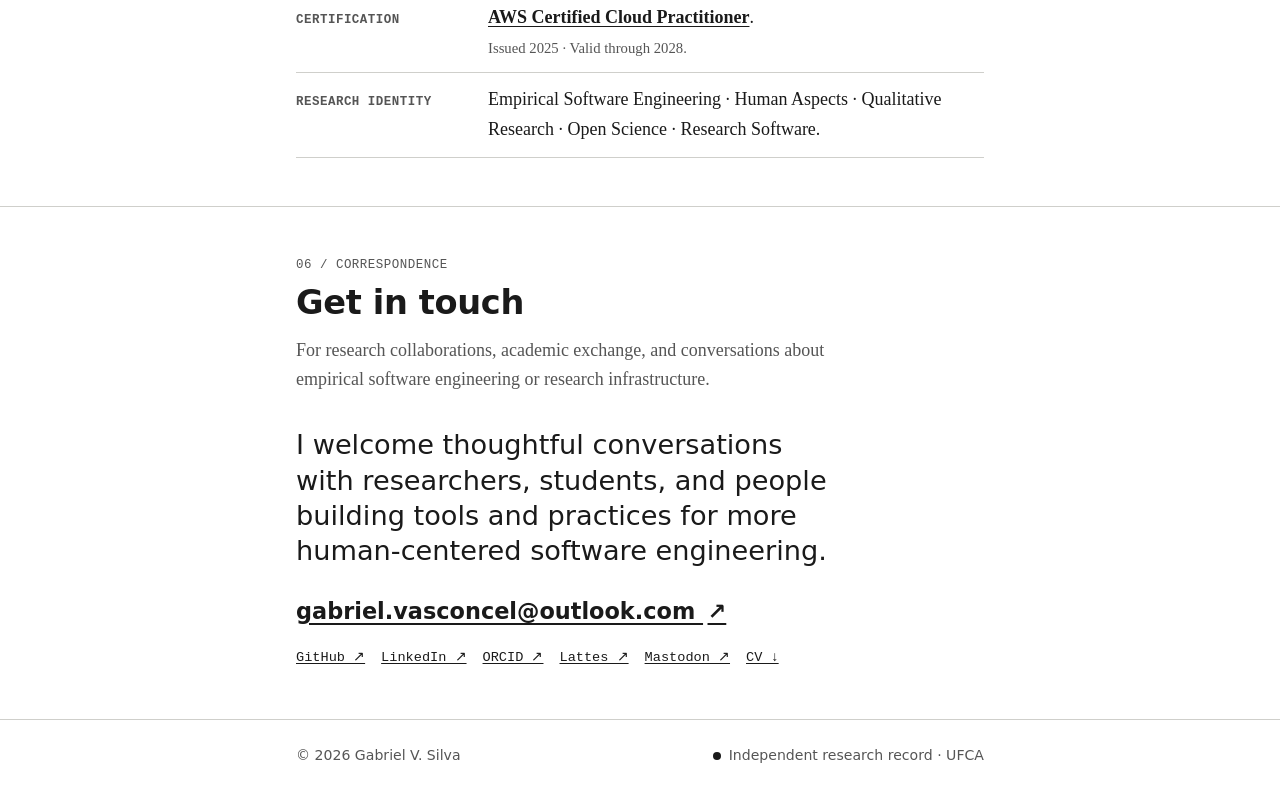
==== commit 4e1d201e: "feat: EN first with PT switch and locale structure" ====
--- a/index.html
+++ b/index.html
@@ -5,11 +5,12 @@
   <meta name="viewport" content="width=device-width, initial-scale=1">
   <meta name="color-scheme" content="light dark">
   <meta name="theme-color" media="(prefers-color-scheme: light)" content="#FFFFFF">
-  <meta name="theme-color" media="(prefers-color-scheme: dark)" content="#0D1117">
+  <meta name="theme-color" media="(prefers-color-scheme: dark)" content="#101010">
   <meta name="description" content="Gabriel V. Silva is an undergraduate researcher at the Federal University of Cariri, working across empirical software engineering, human aspects, qualitative methods, and research software.">
 
   <meta property="og:type" content="website">
-  <meta property="og:title" content="Gabriel V. Silva — Research & Software">
+  <meta property="og:locale" content="en_US">
+  <meta property="og:title" content="Gabriel V. Silva">
   <meta property="og:description" content="Empirical Software Engineering · Human Aspects · Research Software · Open Science">
   <meta property="og:url" content="https://vasconcel.github.io/">
   <meta property="og:image" content="https://vasconcel.github.io/assets/og-image.png">
@@ -19,6 +20,9 @@
   <meta name="twitter:card" content="summary_large_image">
 
   <link rel="canonical" href="https://vasconcel.github.io/">
+  <link rel="alternate" hreflang="en" href="https://vasconcel.github.io/">
+  <link rel="alternate" hreflang="pt-BR" href="https://vasconcel.github.io/pt/">
+  <link rel="alternate" hreflang="x-default" href="https://vasconcel.github.io/">
   <link rel="icon" href="assets/favicon.svg" type="image/svg+xml">
 
   <!-- Aplica o tema salvo antes da pintura (evita "piscar" ao trocar de tema) -->
@@ -29,11 +33,8 @@
     } catch (e) {}
   </script>
 
-  <link rel="preconnect" href="https://fonts.googleapis.com">
-  <link rel="preconnect" href="https://fonts.gstatic.com" crossorigin>
-  <link href="https://fonts.googleapis.com/css2?family=IBM+Plex+Mono:wght@400;500;600&family=Inter:wght@400;500;600;700&family=Source+Serif+4:ital,opsz,wght@0,8..60,400;0,8..60,600;0,8..60,700;1,8..60,400&display=swap" rel="stylesheet">
   <link rel="stylesheet" href="assets/styles.css">
-  <title>Gabriel V. Silva — Research & Software</title>
+  <title>Gabriel V. Silva</title>
 
   <!-- Dados estruturados: ajudam buscadores e indexadores acadêmicos -->
   <script type="application/ld+json">
@@ -55,13 +56,15 @@
           "https://github.com/vasconcel",
           "https://www.linkedin.com/in/vasconcel/",
           "https://orcid.org/0009-0005-1736-354X",
-          "http://lattes.cnpq.br/7193014410256740"
+          "http://lattes.cnpq.br/7193014410256740",
+          "https://mastodon.com.br/@vasconcel"
         ]
       },
       {
         "@type": "ScholarlyArticle",
         "name": "Constructive Patterns for Human-Centered Tech Hiring",
         "datePublished": "2026",
+        "inLanguage": "en",
         "url": "https://doi.org/10.1145/3794860.3794899",
         "sameAs": ["https://arxiv.org/abs/2602.13845"],
         "isPartOf": "Proceedings of the 4th International Workshop on Human-Centred Software Engineering for Changing Contexts (CHASE 2026)",
@@ -84,8 +87,9 @@
   <nav class="global-nav" aria-label="Main navigation">
     <div class="container nav-inner">
       <a class="nav-brand" href="#top" aria-label="Gabriel V. Silva, back to top">
-        <span class="nav-mark" aria-hidden="true">GV</span>
-        <span class="nav-name">Gabriel V. Silva</span>
+        <span class="nav-mark" aria-hidden="true">
+          <svg viewBox="0 0 32 32" width="32" height="32" fill="none" stroke="currentColor" stroke-width="2.2" stroke-linecap="round" stroke-linejoin="round" focusable="false"><path d="M9 6H5v20h4"/><path d="M23 6h4v20h-4"/><path d="M11.5 14 16 23l4.5-9"/><circle cx="16" cy="8.5" r="2.4" fill="currentColor" stroke="none"/></svg>
+        </span>
       </a>
       <div class="nav-links">
         <a href="#research">Research</a>
@@ -95,7 +99,10 @@
         <a href="#background">Background</a>
         <a href="#contact">Contact</a>
       </div>
-      <button class="theme-toggle" type="button" aria-label="Switch color theme"><span aria-hidden="true">◐</span></button>
+      <div class="nav-tools">
+        <a class="lang-link" href="pt/" hreflang="pt-BR" lang="pt-BR" aria-label="Ler em português" title="Português">PT</a>
+        <button class="theme-toggle" type="button" aria-label="Switch color theme"><span aria-hidden="true">◐</span></button>
+      </div>
     </div>
   </nav>
 
@@ -134,6 +141,7 @@
           <a href="https://www.linkedin.com/in/vasconcel/" target="_blank" rel="me noopener noreferrer"><span>LinkedIn</span><span aria-hidden="true">↗</span></a>
           <a href="http://lattes.cnpq.br/7193014410256740" target="_blank" rel="noopener noreferrer"><span>Lattes</span><span aria-hidden="true">↗</span></a>
           <a href="https://orcid.org/0009-0005-1736-354X" target="_blank" rel="me noopener noreferrer"><span>ORCID</span><span aria-hidden="true">↗</span></a>
+          <a href="https://mastodon.com.br/@vasconcel" target="_blank" rel="me noopener noreferrer"><span>Mastodon</span><span aria-hidden="true">↗</span></a>
         </div>
       </aside>
     </div>
@@ -381,6 +389,7 @@
           <a class="link-arrow" href="https://www.linkedin.com/in/vasconcel/" target="_blank" rel="me noopener noreferrer">LinkedIn ↗</a>
           <a class="link-arrow" href="https://orcid.org/0009-0005-1736-354X" target="_blank" rel="me noopener noreferrer">ORCID ↗</a>
           <a class="link-arrow" href="http://lattes.cnpq.br/7193014410256740" target="_blank" rel="noopener noreferrer">Lattes ↗</a>
+          <a class="link-arrow" href="https://mastodon.com.br/@vasconcel" target="_blank" rel="me noopener noreferrer">Mastodon ↗</a>
           <a class="link-arrow" href="assets/cv.pdf" download>CV ↓</a>
         </div>
       </div>
--- a/assets/styles.css
+++ b/assets/styles.css
@@ -5,7 +5,9 @@
    Princípios (herdados da discussão sobre soberania digital):
    - Nenhuma requisição externa: fontes do sistema, sem webfonts.
    - Uma coluna de leitura, medida confortável, hierarquia por tipografia.
-   - Uma única cor de destaque. Sem gradiente, sombra, blur ou animação.
+   - Monocromático: sem cor de destaque. Links se distinguem pelo
+     sublinhado; hierarquia vem da tipografia. Sem gradiente, sombra,
+     blur ou animação.
    - Tema claro/escuro pelo sistema (prefers-color-scheme). O atributo
      data-theme continua funcionando se o botão de tema for mantido.
    - Pesado só o que precisa: este arquivo cabe em poucos KB.
@@ -37,11 +39,11 @@
   --text: #1a1a1a;
   --text-muted: #555555;
   --border: #cfcfcb;
-  --accent: #0b5cad;
-  --accent-hover: #084585;
-  --btn-bg: #0b5cad;
+  --accent: #1a1a1a;
+  --accent-hover: #000000;
+  --btn-bg: #1a1a1a;
   --btn-fg: #ffffff;
-  --success: #1a7f37;
+  --success: #1a1a1a;
 
   --font-text: Charter, "Bitstream Charter", "Sitka Text", Cambria, Georgia, serif;
   --font-ui: system-ui, -apple-system, "Segoe UI", Roboto, "Helvetica Neue", Arial, sans-serif;
@@ -67,11 +69,11 @@
     --text: #e8e8e6;
     --text-muted: #a3a3a0;
     --border: #3a3a38;
-    --accent: #7ab7ff;
-    --accent-hover: #a5cfff;
-    --btn-bg: #7ab7ff;
+    --accent: #e8e8e6;
+    --accent-hover: #ffffff;
+    --btn-bg: #e8e8e6;
     --btn-fg: #101010;
-    --success: #3fb950;
+    --success: #e8e8e6;
   }
 }
 
@@ -82,11 +84,11 @@
   --text: #e8e8e6;
   --text-muted: #a3a3a0;
   --border: #3a3a38;
-  --accent: #7ab7ff;
-  --accent-hover: #a5cfff;
-  --btn-bg: #7ab7ff;
+  --accent: #e8e8e6;
+  --accent-hover: #ffffff;
+  --btn-bg: #e8e8e6;
   --btn-fg: #101010;
-  --success: #3fb950;
+  --success: #e8e8e6;
 }
 
 :root[data-theme="light"] { color-scheme: light; }
@@ -122,7 +124,10 @@
   text-decoration: underline;
   text-underline-offset: 0.18em;
 }
-a:hover { color: var(--accent-hover); }
+a:hover {
+  color: var(--accent-hover);
+  text-decoration-thickness: 2px;
+}
 
 :focus-visible {
   outline: 2px solid var(--accent);
@@ -207,15 +212,11 @@
   font-weight: 650;
 }
 .nav-brand:hover { color: var(--text); text-decoration: underline; }
-.nav-mark {
-  font-family: var(--font-mono);
-  font-size: 0.8rem;
-  font-weight: 600;
-  padding: 0.1rem 0.4rem;
-  border: 1px solid var(--text);
-  border-radius: var(--radius);
-}
+.nav-brand { order: 1; }
+.nav-mark { display: inline-flex; color: var(--text); }
+.nav-mark svg { width: 2rem; height: 2rem; }
 .nav-links {
+  order: 3;
   display: flex;
   flex-wrap: wrap;
   gap: var(--space-1) var(--space-4);
@@ -239,8 +240,26 @@
 }
 .theme-toggle:hover { color: var(--text); border-color: var(--text-muted); }
 
+/* Idioma + tema, agrupados à direita */
+.nav-tools {
+  order: 2;
+  display: flex;
+  align-items: center;
+  gap: var(--space-3);
+}
+.lang-link {
+  font-family: var(--font-mono);
+  font-size: 0.8rem;
+  letter-spacing: 0.04em;
+  text-transform: uppercase;
+  color: var(--text-muted);
+  text-decoration: none;
+}
+.lang-link:hover { color: var(--text); text-decoration: underline; }
+
 @media (min-width: 640px) {
-  .nav-links { width: auto; }
+  .nav-links { order: 2; width: auto; }
+  .nav-tools { order: 3; }
 }
 
 /* 05. BOTÕES E LINKS DE REGISTRO ---------------------------------------- */
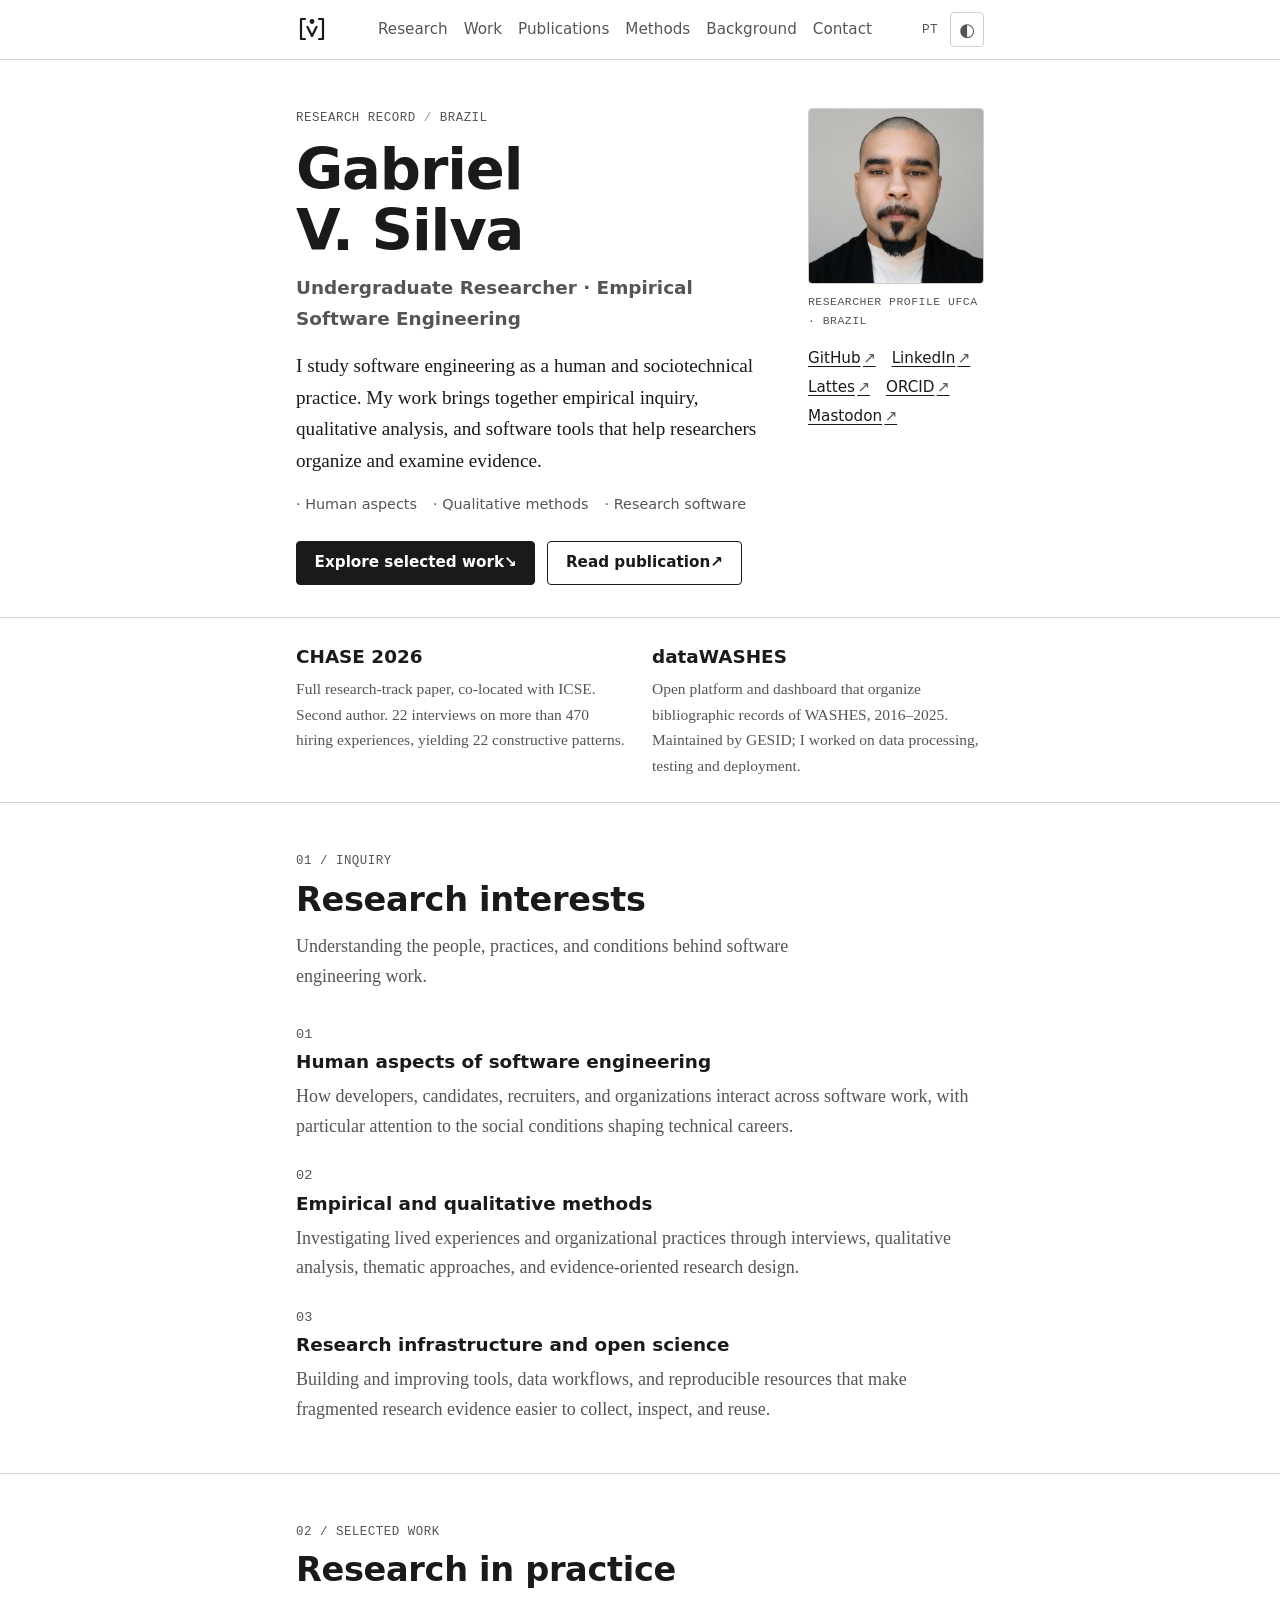
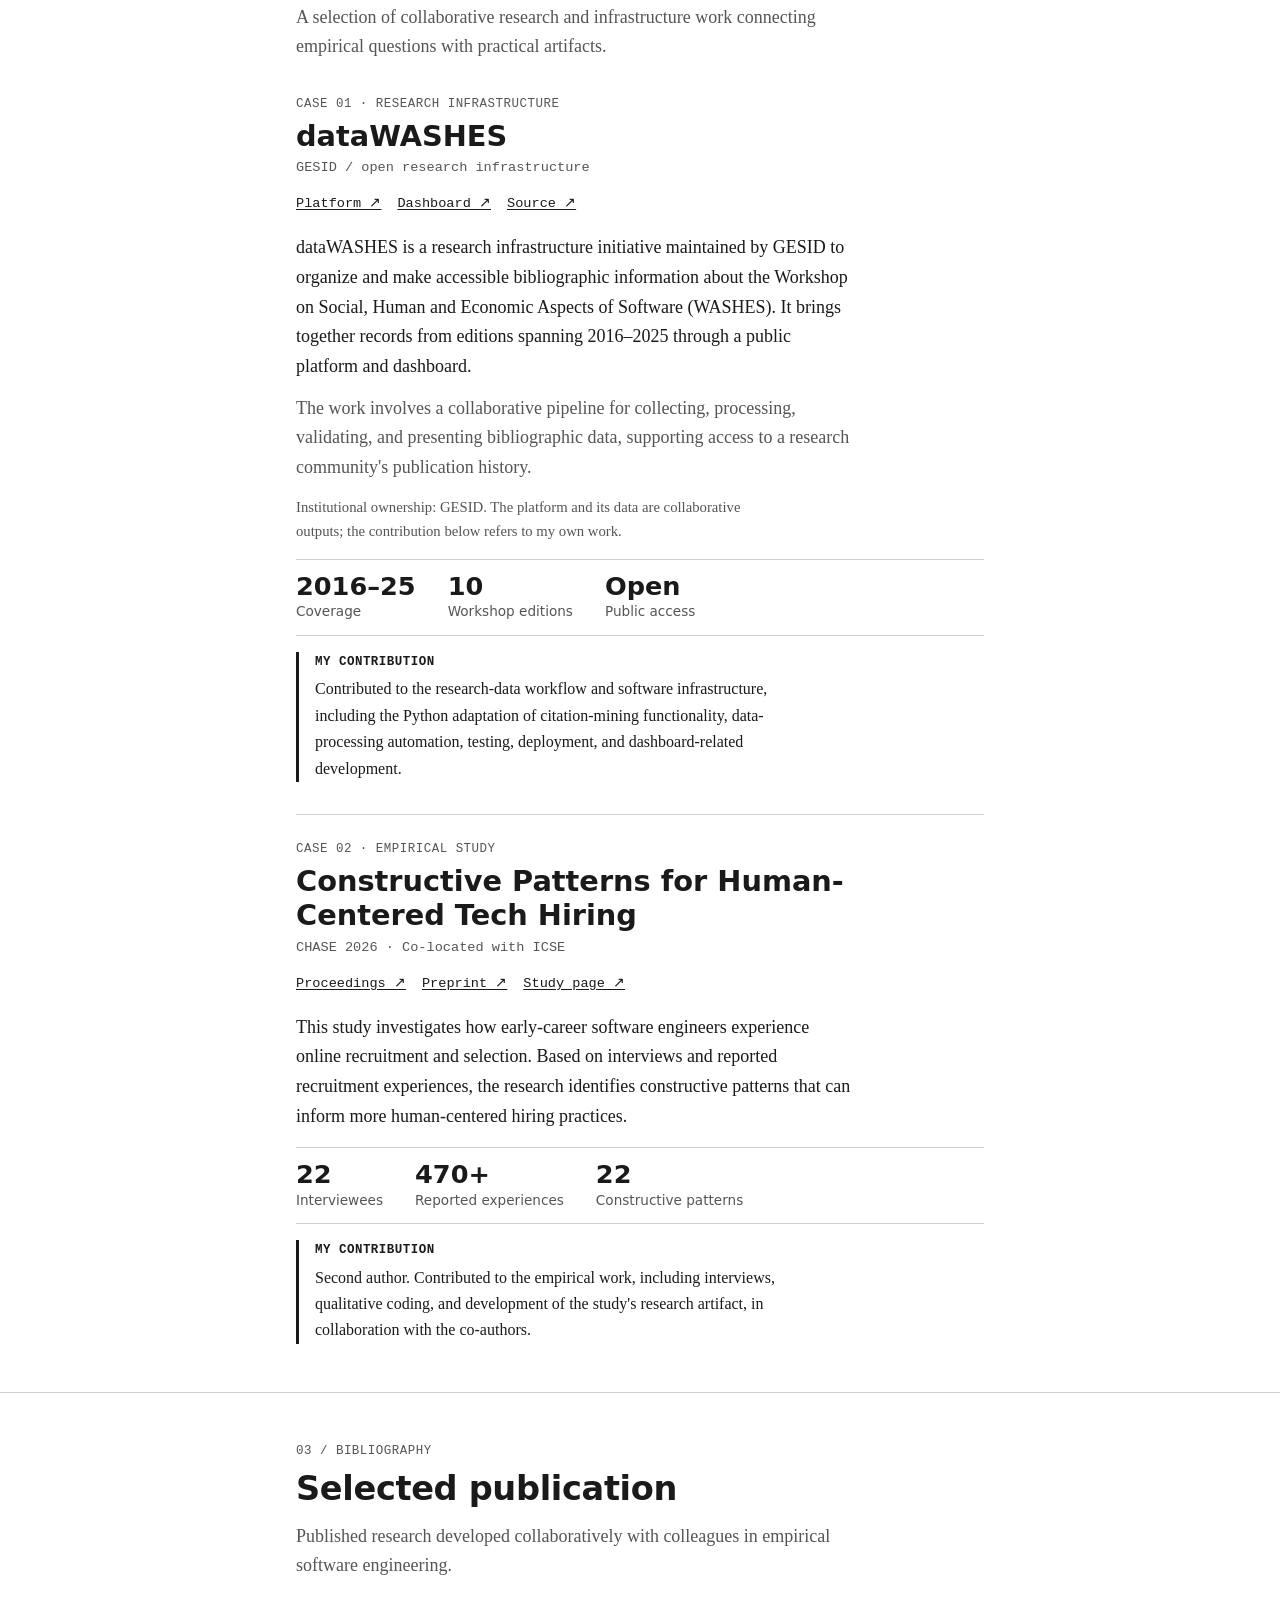
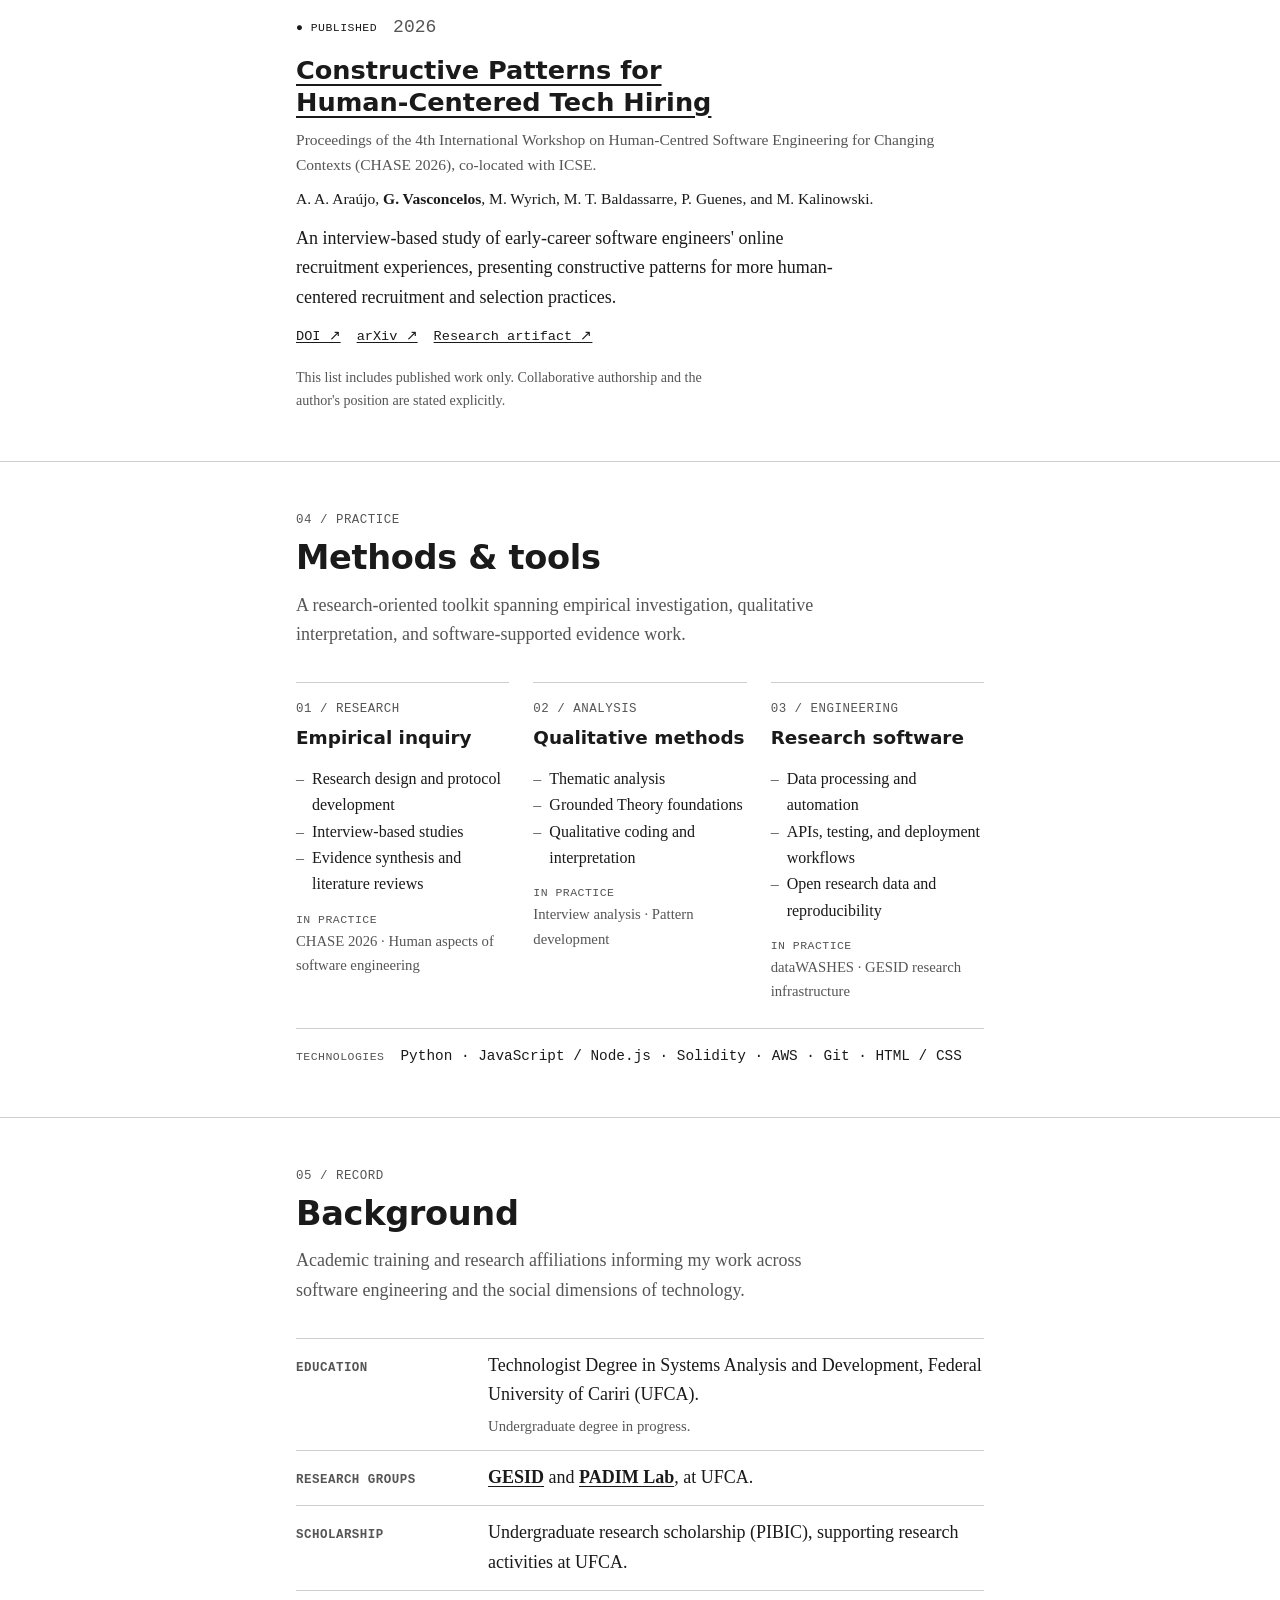
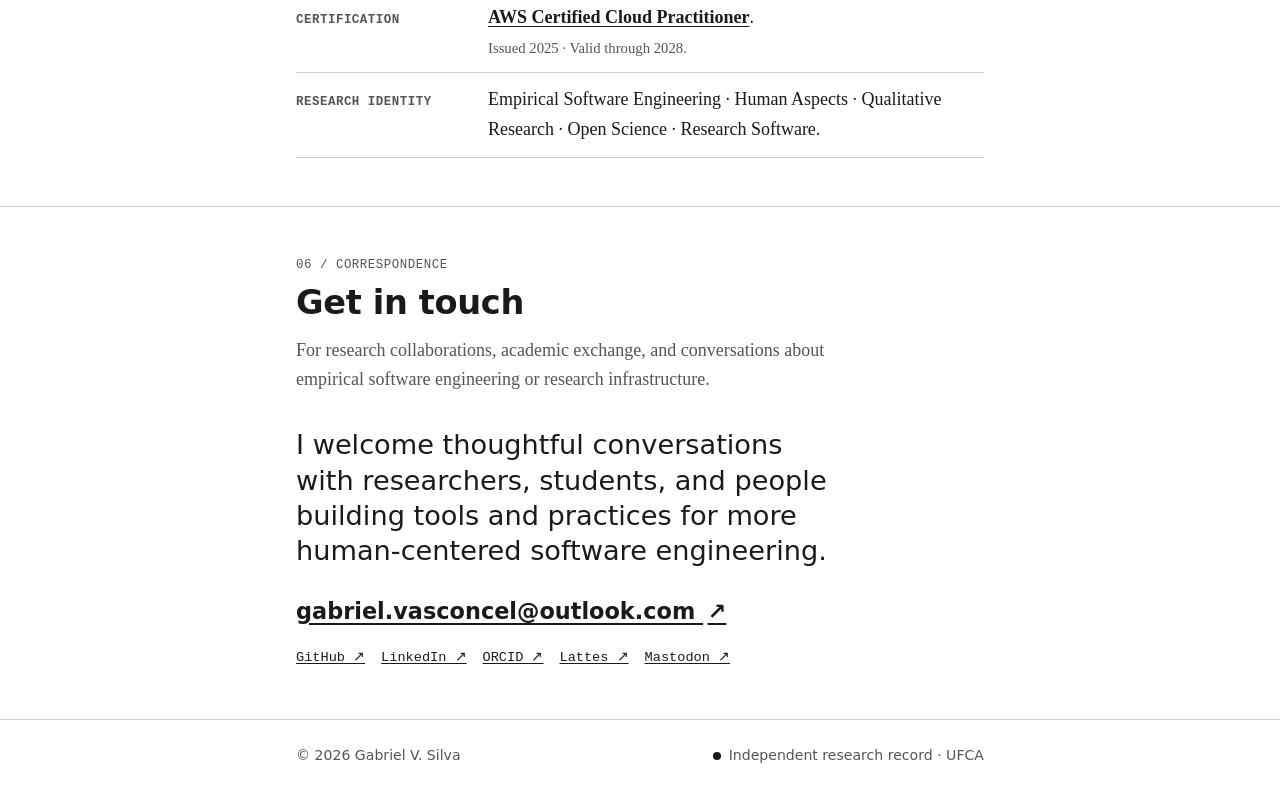
==== commit edb9ca7a: "remove(portfolio): CV.pdf link arrow" ====
--- a/index.html
+++ b/index.html
@@ -390,7 +390,6 @@
           <a class="link-arrow" href="https://orcid.org/0009-0005-1736-354X" target="_blank" rel="me noopener noreferrer">ORCID ↗</a>
           <a class="link-arrow" href="http://lattes.cnpq.br/7193014410256740" target="_blank" rel="noopener noreferrer">Lattes ↗</a>
           <a class="link-arrow" href="https://mastodon.com.br/@vasconcel" target="_blank" rel="me noopener noreferrer">Mastodon ↗</a>
-          <a class="link-arrow" href="assets/cv.pdf" download>CV ↓</a>
         </div>
       </div>
     </section>
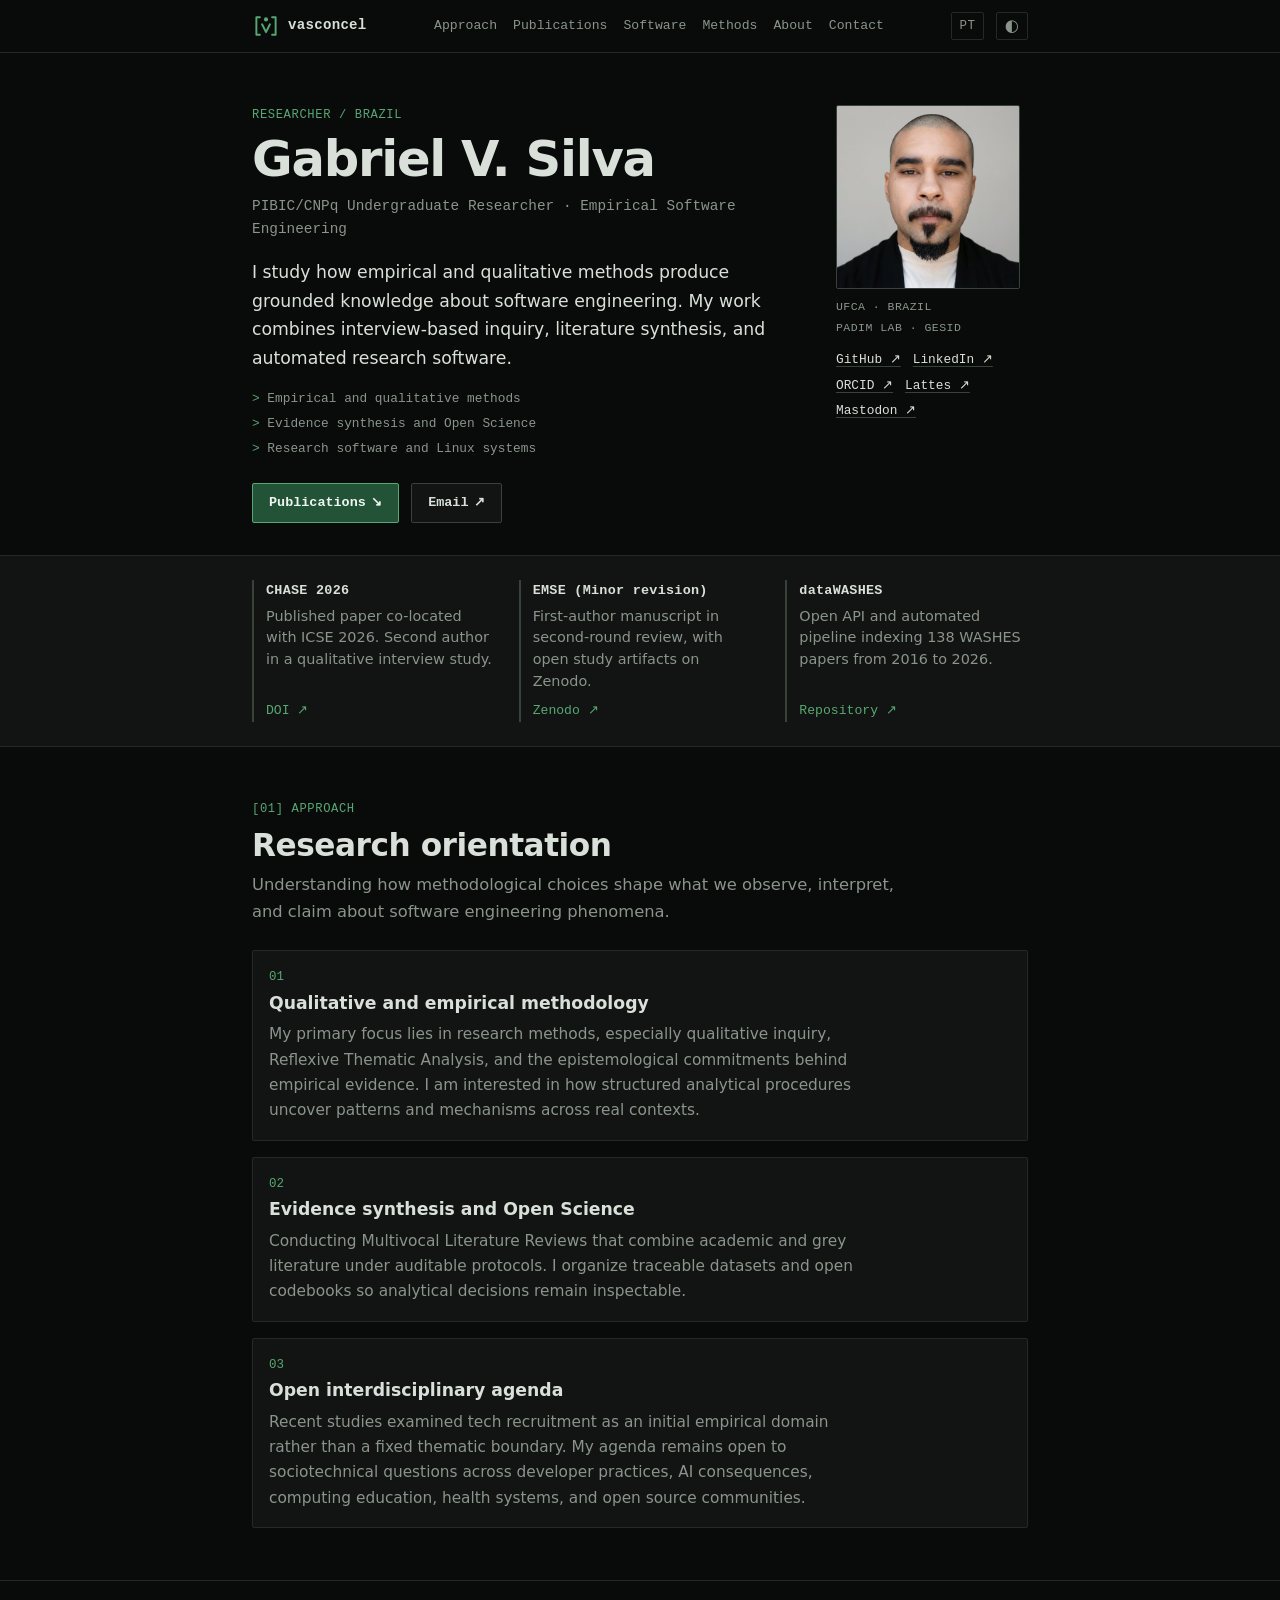
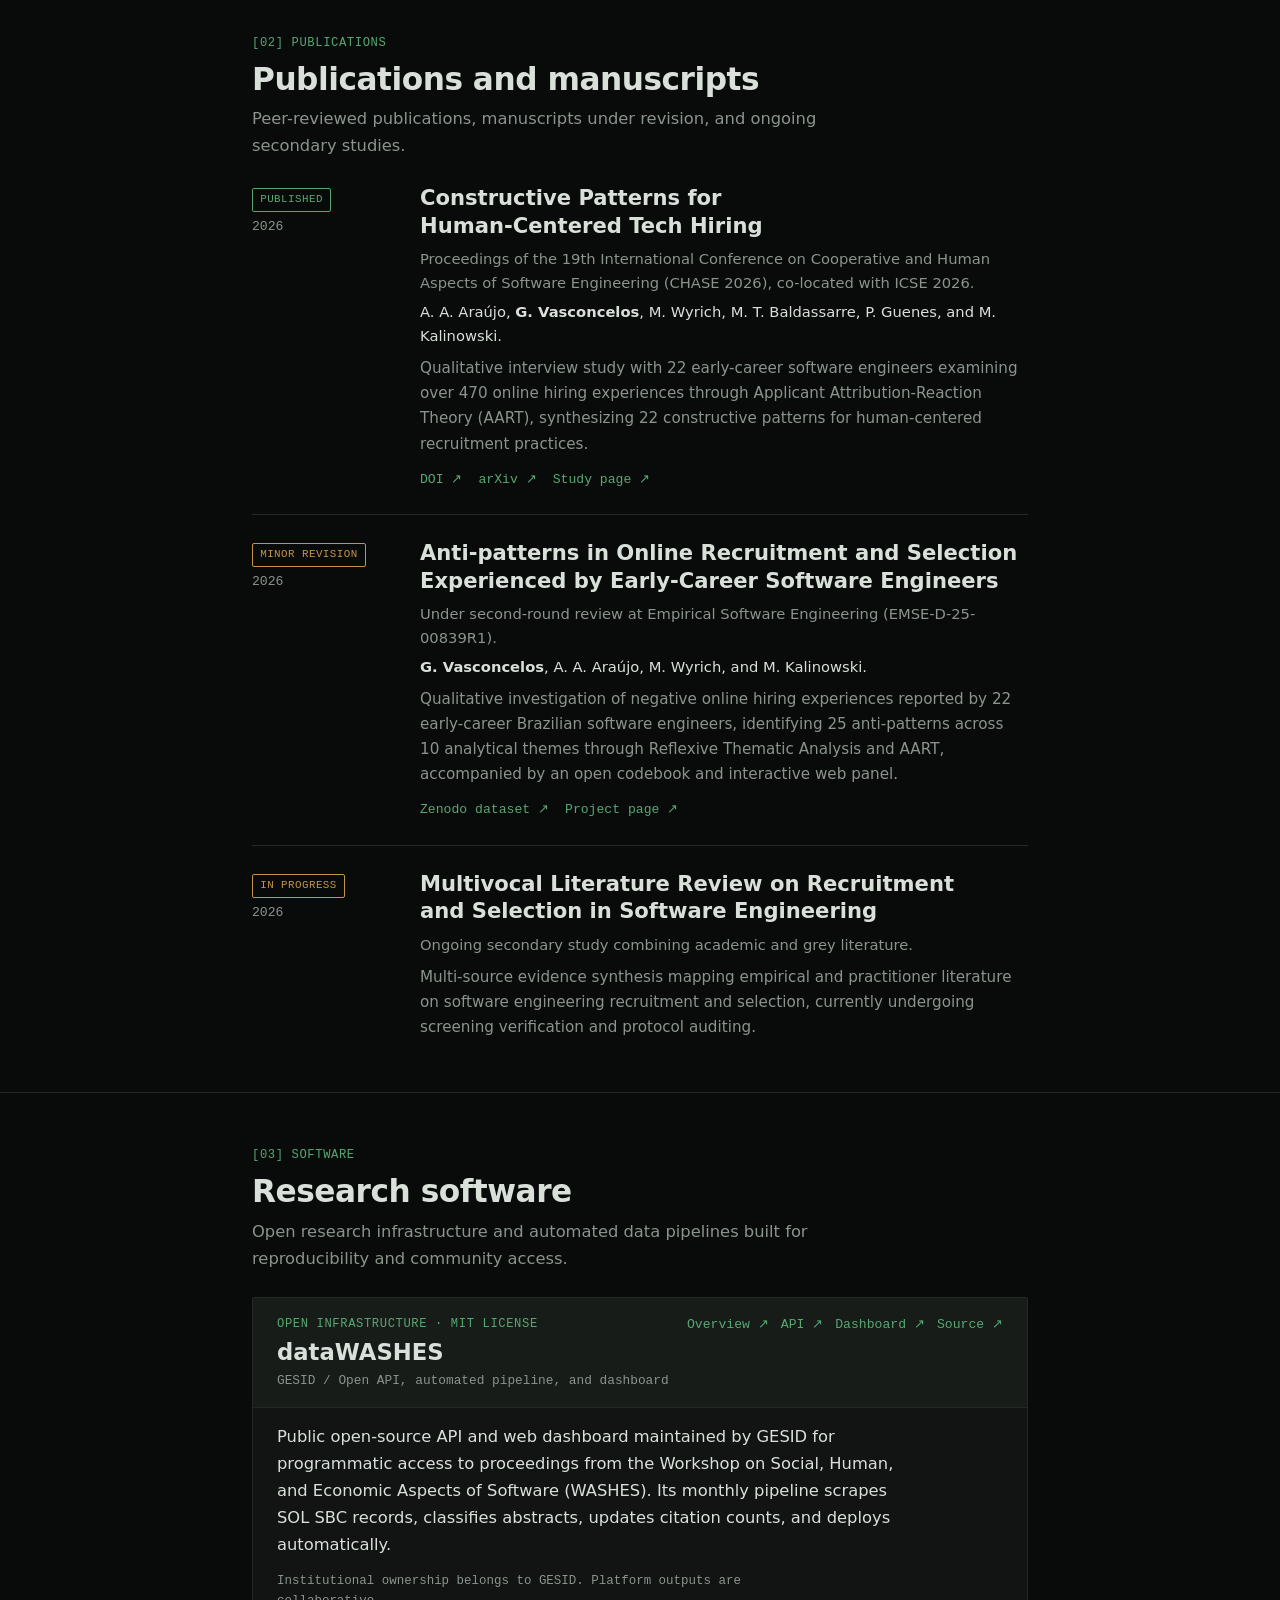
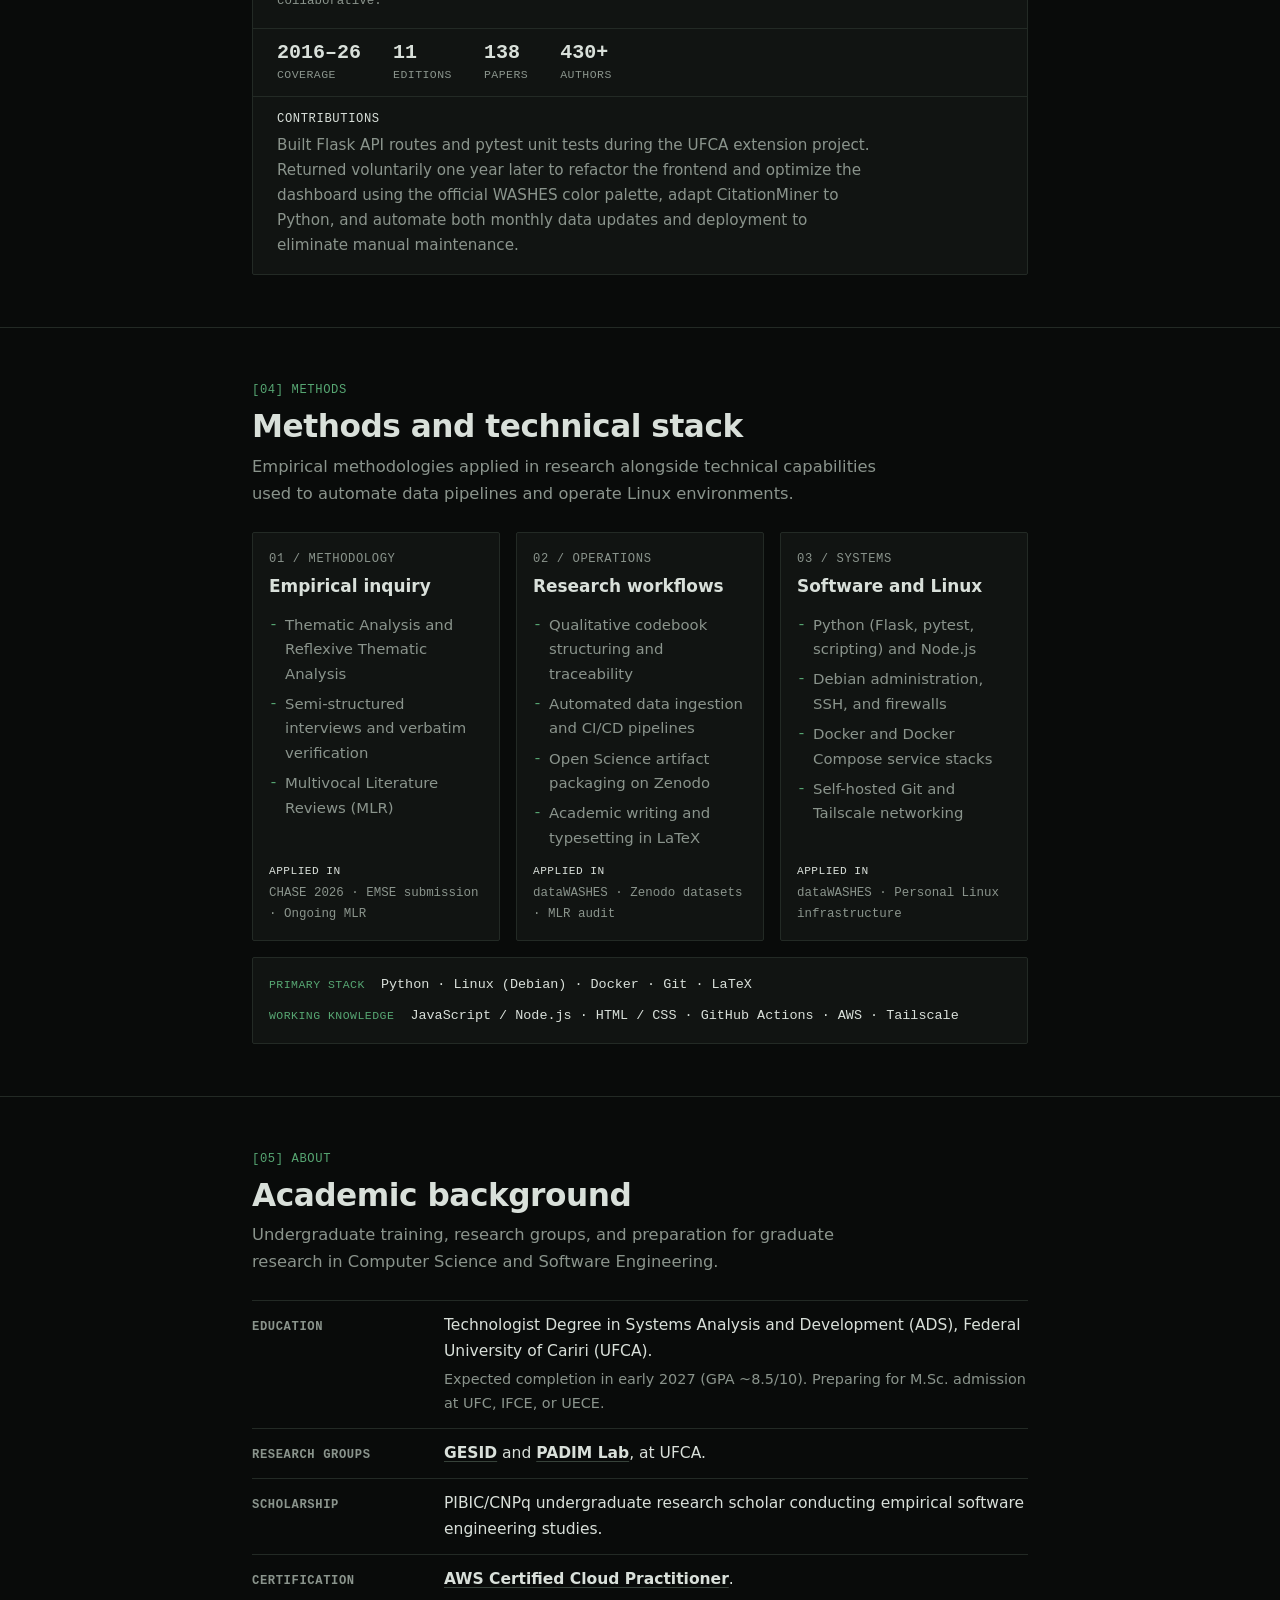
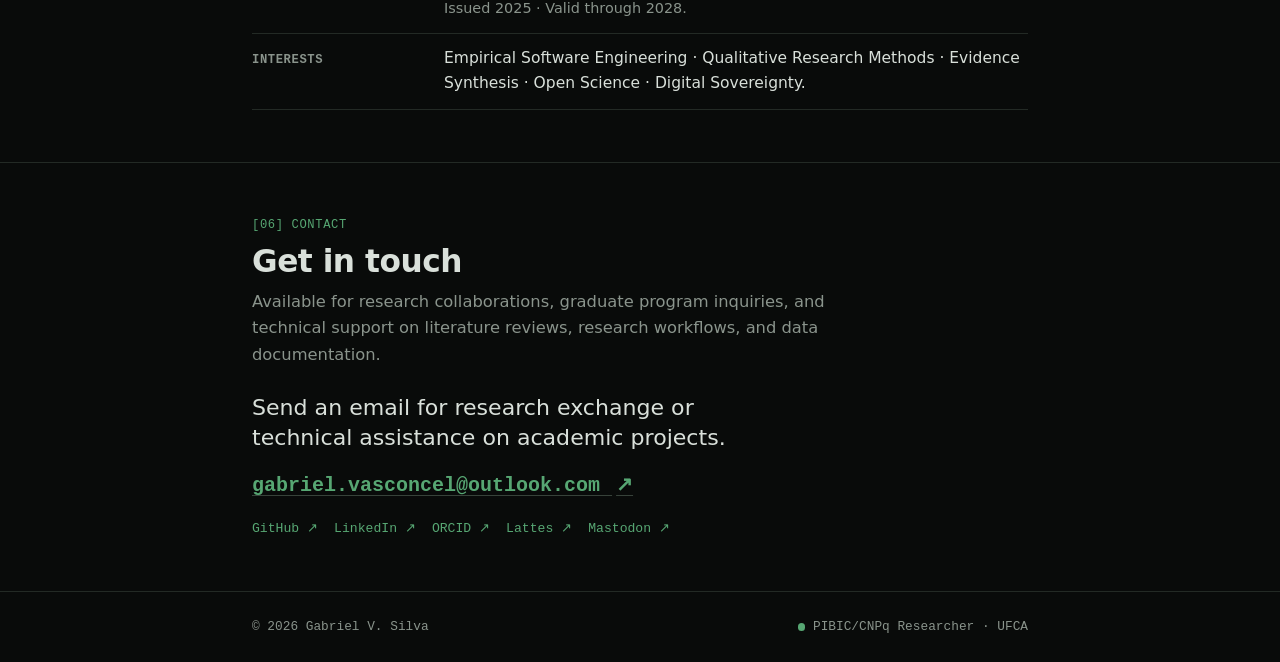
==== commit 8ac7fe64: "refactor: align portfolio content with actual research and apply dark palette" ====
--- a/index.html
+++ b/index.html
@@ -3,20 +3,19 @@
 <head>
   <meta charset="utf-8">
   <meta name="viewport" content="width=device-width, initial-scale=1">
-  <meta name="color-scheme" content="light dark">
-  <meta name="theme-color" media="(prefers-color-scheme: light)" content="#FFFFFF">
-  <meta name="theme-color" media="(prefers-color-scheme: dark)" content="#101010">
-  <meta name="description" content="Gabriel V. Silva is an undergraduate researcher at the Federal University of Cariri, working across empirical software engineering, human aspects, qualitative methods, and research software.">
+  <meta name="color-scheme" content="dark light">
+  <meta name="theme-color" content="#090b0a">
+  <meta name="description" content="Gabriel V. Silva is a PIBIC/CNPq undergraduate researcher at UFCA focused on empirical software engineering, qualitative research methods, evidence synthesis, and open research software.">
 
   <meta property="og:type" content="website">
   <meta property="og:locale" content="en_US">
   <meta property="og:title" content="Gabriel V. Silva">
-  <meta property="og:description" content="Empirical Software Engineering · Human Aspects · Research Software · Open Science">
+  <meta property="og:description" content="Empirical Software Engineering · Qualitative Methods · Evidence Synthesis · Open Science · Research Software">
   <meta property="og:url" content="https://vasconcel.github.io/">
   <meta property="og:image" content="https://vasconcel.github.io/assets/og-image.png">
   <meta property="og:image:width" content="1200">
   <meta property="og:image:height" content="630">
-  <meta property="og:image:alt" content="Gabriel V. Silva — Research & Software">
+  <meta property="og:image:alt" content="Gabriel V. Silva | Empirical Software Engineering">
   <meta name="twitter:card" content="summary_large_image">
 
   <link rel="canonical" href="https://vasconcel.github.io/">
@@ -25,18 +24,18 @@
   <link rel="alternate" hreflang="x-default" href="https://vasconcel.github.io/">
   <link rel="icon" href="assets/favicon.svg" type="image/svg+xml">
 
-  <!-- Aplica o tema salvo antes da pintura (evita "piscar" ao trocar de tema) -->
   <script>
     try {
-      var t = localStorage.getItem("theme");
-      if (t === "light" || t === "dark") document.documentElement.setAttribute("data-theme", t);
+      if (localStorage.getItem("theme") === "light") {
+        document.documentElement.setAttribute("data-theme", "light");
+        document.querySelector('meta[name="theme-color"]').content = "#f4f5f2";
+      }
     } catch (e) {}
   </script>
 
   <link rel="stylesheet" href="assets/styles.css">
   <title>Gabriel V. Silva</title>
 
-  <!-- Dados estruturados: ajudam buscadores e indexadores acadêmicos -->
   <script type="application/ld+json">
   {
     "@context": "https://schema.org",
@@ -45,13 +44,29 @@
         "@type": "Person",
         "@id": "https://vasconcel.github.io/#person",
         "name": "Gabriel V. Silva",
-        "alternateName": "G. Vasconcelos",
+        "alternateName": [
+          "Gabriel Vasconcelos",
+          "G. Vasconcelos",
+          "Gabriel Vasconcelos Andrade da Silva"
+        ],
         "url": "https://vasconcel.github.io/",
         "email": "mailto:gabriel.vasconcel@outlook.com",
-        "jobTitle": "Undergraduate Researcher",
-        "description": "Undergraduate researcher in empirical software engineering, human aspects, qualitative methods, and research software.",
-        "affiliation": { "@type": "CollegeOrUniversity", "name": "Federal University of Cariri (UFCA)" },
-        "knowsAbout": ["Empirical Software Engineering", "Human Aspects of Software Engineering", "Qualitative Research", "Open Science", "Research Software"],
+        "jobTitle": "PIBIC/CNPq Undergraduate Researcher",
+        "description": "PIBIC/CNPq undergraduate researcher at UFCA studying empirical software engineering, qualitative methods, evidence synthesis, and open research software.",
+        "affiliation": {
+          "@type": "CollegeOrUniversity",
+          "name": "Federal University of Cariri (UFCA)"
+        },
+        "knowsAbout": [
+          "Empirical Software Engineering",
+          "Qualitative Research",
+          "Reflexive Thematic Analysis",
+          "Multivocal Literature Review",
+          "Evidence Synthesis",
+          "Open Science",
+          "Research Software",
+          "Linux Systems Administration"
+        ],
         "sameAs": [
           "https://github.com/vasconcel",
           "https://www.linkedin.com/in/vasconcel/",
@@ -67,14 +82,14 @@
         "inLanguage": "en",
         "url": "https://doi.org/10.1145/3794860.3794899",
         "sameAs": ["https://arxiv.org/abs/2602.13845"],
-        "isPartOf": "Proceedings of the 4th International Workshop on Human-Centred Software Engineering for Changing Contexts (CHASE 2026)",
+        "isPartOf": "Proceedings of the 19th International Conference on Cooperative and Human Aspects of Software Engineering (CHASE 2026)",
         "author": [
-          { "@type": "Person", "name": "A. A. Araújo" },
+          { "@type": "Person", "name": "Allysson Allex Araújo" },
           { "@id": "https://vasconcel.github.io/#person" },
-          { "@type": "Person", "name": "M. Wyrich" },
-          { "@type": "Person", "name": "M. T. Baldassarre" },
-          { "@type": "Person", "name": "P. Guenes" },
-          { "@type": "Person", "name": "M. Kalinowski" }
+          { "@type": "Person", "name": "Marvin Wyrich" },
+          { "@type": "Person", "name": "Maria Teresa Baldassarre" },
+          { "@type": "Person", "name": "Paloma Guenes" },
+          { "@type": "Person", "name": "Marcos Kalinowski" }
         ]
       }
     ]
@@ -88,20 +103,21 @@
     <div class="container nav-inner">
       <a class="nav-brand" href="#top" aria-label="Gabriel V. Silva, back to top">
         <span class="nav-mark" aria-hidden="true">
-          <svg viewBox="0 0 32 32" width="32" height="32" fill="none" stroke="currentColor" stroke-width="2.2" stroke-linecap="round" stroke-linejoin="round" focusable="false"><path d="M9 6H5v20h4"/><path d="M23 6h4v20h-4"/><path d="M11.5 14 16 23l4.5-9"/><circle cx="16" cy="8.5" r="2.4" fill="currentColor" stroke="none"/></svg>
+          <svg viewBox="0 0 32 32" width="28" height="28" fill="none" stroke="currentColor" stroke-width="2.2" stroke-linecap="round" stroke-linejoin="round" focusable="false"><path d="M9 6H5v20h4"/><path d="M23 6h4v20h-4"/><path d="M11.5 14 16 23l4.5-9"/><circle cx="16" cy="8.5" r="2.4" fill="currentColor" stroke="none"/></svg>
         </span>
+        <span class="nav-name">vasconcel</span>
       </a>
       <div class="nav-links">
-        <a href="#research">Research</a>
-        <a href="#project">Work</a>
+        <a href="#research">Approach</a>
         <a href="#publications">Publications</a>
+        <a href="#project">Software</a>
         <a href="#capabilities">Methods</a>
-        <a href="#background">Background</a>
+        <a href="#background">About</a>
         <a href="#contact">Contact</a>
       </div>
       <div class="nav-tools">
         <a class="lang-link" href="pt/" hreflang="pt-BR" lang="pt-BR" aria-label="Ler em português" title="Português">PT</a>
-        <button class="theme-toggle" type="button" aria-label="Switch color theme"><span aria-hidden="true">◐</span></button>
+        <button class="theme-toggle" type="button" aria-label="Switch color theme" aria-pressed="false"><span aria-hidden="true">◐</span></button>
       </div>
     </div>
   </nav>
@@ -109,22 +125,20 @@
   <header class="hero" id="top">
     <div class="container hero-grid">
       <div class="hero-copy">
-        <p class="kicker">Research record <span aria-hidden="true">/</span> Brazil</p>
-        <h1 class="hero-title">Gabriel<br>V. Silva</h1>
-        <p class="hero-role">Undergraduate Researcher · Empirical Software Engineering</p>
+        <p class="kicker">Researcher / Brazil</p>
+        <h1 class="hero-title">Gabriel V. Silva</h1>
+        <p class="hero-role">PIBIC/CNPq Undergraduate Researcher · Empirical Software Engineering</p>
         <p class="hero-statement">
-          I study software engineering as a human and sociotechnical practice. My work brings together empirical inquiry, qualitative analysis, and software tools that help researchers organize and examine evidence.
+          I study how empirical and qualitative methods produce grounded knowledge about software engineering. My work combines interview-based inquiry, literature synthesis, and automated research software.
         </p>
-        <ul class="hero-focus" aria-label="Research areas">
-          <li>Human aspects</li>
-          <li>Qualitative methods</li>
-          <li>Research software</li>
+        <ul class="hero-focus" aria-label="Core areas">
+          <li>Empirical and qualitative methods</li>
+          <li>Evidence synthesis and Open Science</li>
+          <li>Research software and Linux systems</li>
         </ul>
         <div class="hero-actions">
-          <a class="btn btn--primary" href="#project">Explore selected work <span aria-hidden="true">↘</span></a>
-          <a class="btn btn--secondary" href="#publications">Read publication <span aria-hidden="true">↗</span></a>
-          <!-- PLACEHOLDER: coloque o PDF do currículo em assets/cv.pdf -->
-          <!--<a class="btn btn--ghost" href="assets/cv.pdf" download>Download CV (PDF) <span aria-hidden="true">↓</span></a> -->
+          <a class="btn btn--primary" href="#publications">Publications <span aria-hidden="true">↘</span></a>
+          <a class="btn btn--secondary" href="mailto:gabriel.vasconcel@outlook.com">Email <span aria-hidden="true">↗</span></a>
         </div>
       </div>
 
@@ -132,27 +146,40 @@
         <figure class="portrait">
           <img class="portrait-img" src="assets/profile.jpg" alt="Portrait of Gabriel V. Silva" width="720" height="720">
           <figcaption class="portrait-caption">
-            <span>Researcher profile</span>
             <span>UFCA · Brazil</span>
+            <span>PADIM Lab · GESID</span>
           </figcaption>
         </figure>
-        <div class="profile-links" aria-label="Academic and professional profiles">
-          <a href="https://github.com/vasconcel" target="_blank" rel="me noopener noreferrer"><span>GitHub</span><span aria-hidden="true">↗</span></a>
-          <a href="https://www.linkedin.com/in/vasconcel/" target="_blank" rel="me noopener noreferrer"><span>LinkedIn</span><span aria-hidden="true">↗</span></a>
-          <a href="http://lattes.cnpq.br/7193014410256740" target="_blank" rel="noopener noreferrer"><span>Lattes</span><span aria-hidden="true">↗</span></a>
-          <a href="https://orcid.org/0009-0005-1736-354X" target="_blank" rel="me noopener noreferrer"><span>ORCID</span><span aria-hidden="true">↗</span></a>
-          <a href="https://mastodon.com.br/@vasconcel" target="_blank" rel="me noopener noreferrer"><span>Mastodon</span><span aria-hidden="true">↗</span></a>
+        <div class="profile-links" aria-label="Academic and technical profiles">
+          <a href="https://github.com/vasconcel" target="_blank" rel="me noopener noreferrer">GitHub ↗</a>
+          <a href="https://www.linkedin.com/in/vasconcel/" target="_blank" rel="me noopener noreferrer">LinkedIn ↗</a>
+          <a href="https://orcid.org/0009-0005-1736-354X" target="_blank" rel="me noopener noreferrer">ORCID ↗</a>
+          <a href="http://lattes.cnpq.br/7193014410256740" target="_blank" rel="noopener noreferrer">Lattes ↗</a>
+          <a href="https://mastodon.com.br/@vasconcel" target="_blank" rel="me noopener noreferrer">Mastodon ↗</a>
         </div>
       </aside>
     </div>
   </header>
 
   <main id="main">
-    <div class="proof" role="region" aria-label="Highlights">
+    <div class="proof" role="region" aria-label="Summary highlights">
       <div class="container">
         <ul class="proof-list">
-          <li><strong>CHASE 2026</strong><span>Full research-track paper, co-located with ICSE. Second author. 22 interviews on more than 470 hiring experiences, yielding 22 constructive patterns.</span></li>
-          <li><strong>dataWASHES</strong><span>Open platform and dashboard that organize bibliographic records of WASHES, 2016–2025. Maintained by GESID; I worked on data processing, testing and deployment.</span></li>
+          <li>
+            <strong>CHASE 2026</strong>
+            <span>Published paper co-located with ICSE 2026. Second author in a qualitative interview study.</span>
+            <a class="link-arrow" href="https://doi.org/10.1145/3794860.3794899" target="_blank" rel="noopener noreferrer">DOI ↗</a>
+          </li>
+          <li>
+            <strong>EMSE (Minor revision)</strong>
+            <span>First-author manuscript in second-round review, with open study artifacts on Zenodo.</span>
+            <a class="link-arrow" href="https://doi.org/10.5281/zenodo.17552394" target="_blank" rel="noopener noreferrer">Zenodo ↗</a>
+          </li>
+          <li>
+            <strong>dataWASHES</strong>
+            <span>Open API and automated pipeline indexing 138 WASHES papers from 2016 to 2026.</span>
+            <a class="link-arrow" href="https://github.com/gesid/dataWASHES" target="_blank" rel="noopener noreferrer">Repository ↗</a>
+          </li>
         </ul>
       </div>
     </div>
@@ -160,110 +187,34 @@
     <section class="section" id="research" aria-labelledby="research-title">
       <div class="container">
         <header class="section-head">
-          <p class="section-kicker">01 / Inquiry</p>
-          <h2 class="section-title" id="research-title">Research interests</h2>
-          <p class="section-lead">Understanding the people, practices, and conditions behind software engineering work.</p>
+          <p class="section-kicker">[01] Approach</p>
+          <h2 class="section-title" id="research-title">Research orientation</h2>
+          <p class="section-lead">Understanding how methodological choices shape what we observe, interpret, and claim about software engineering phenomena.</p>
         </header>
 
         <ol class="research-index">
           <li>
-            <h3 class="index-title">Human aspects of software engineering</h3>
-            <p class="index-text">How developers, candidates, recruiters, and organizations interact across software work, with particular attention to the social conditions shaping technical careers.</p>
-          </li>
-          <li>
-            <h3 class="index-title">Empirical and qualitative methods</h3>
-            <p class="index-text">Investigating lived experiences and organizational practices through interviews, qualitative analysis, thematic approaches, and evidence-oriented research design.</p>
-          </li>
-          <li>
-            <h3 class="index-title">Research infrastructure and open science</h3>
-            <p class="index-text">Building and improving tools, data workflows, and reproducible resources that make fragmented research evidence easier to collect, inspect, and reuse.</p>
+            <h3 class="index-title">Qualitative and empirical methodology</h3>
+            <p class="index-text">My primary focus lies in research methods, especially qualitative inquiry, Reflexive Thematic Analysis, and the epistemological commitments behind empirical evidence. I am interested in how structured analytical procedures uncover patterns and mechanisms across real contexts.</p>
+          </li>
+          <li>
+            <h3 class="index-title">Evidence synthesis and Open Science</h3>
+            <p class="index-text">Conducting Multivocal Literature Reviews that combine academic and grey literature under auditable protocols. I organize traceable datasets and open codebooks so analytical decisions remain inspectable.</p>
+          </li>
+          <li>
+            <h3 class="index-title">Open interdisciplinary agenda</h3>
+            <p class="index-text">Recent studies examined tech recruitment as an initial empirical domain rather than a fixed thematic boundary. My agenda remains open to sociotechnical questions across developer practices, AI consequences, computing education, health systems, and open source communities.</p>
           </li>
         </ol>
       </div>
     </section>
 
-    <section class="section" id="project" aria-labelledby="work-title">
-      <div class="container">
-        <header class="section-head">
-          <p class="section-kicker">02 / Selected work</p>
-          <h2 class="section-title" id="work-title">Research in practice</h2>
-          <p class="section-lead">A selection of collaborative research and infrastructure work connecting empirical questions with practical artifacts.</p>
-        </header>
-
-        <article class="project project--datawashes" aria-labelledby="datawashes-title">
-          <header class="project-masthead">
-            <div class="project-id">
-              <p class="project-tag">Case 01 · Research infrastructure</p>
-              <h3 class="project-name" id="datawashes-title">dataWASHES</h3>
-              <p class="project-repo">GESID / open research infrastructure</p>
-            </div>
-            <div class="project-actions">
-              <a class="link-arrow" href="https://datawashes.pythonanywhere.com/" target="_blank" rel="noopener noreferrer">Platform ↗</a>
-              <a class="link-arrow" href="https://datawashes.pythonanywhere.com/dashboard" target="_blank" rel="noopener noreferrer">Dashboard ↗</a>
-              <a class="link-arrow" href="https://github.com/gesid/dataWASHES" target="_blank" rel="noopener noreferrer">Source ↗</a>
-            </div>
-          </header>
-          <div class="project-body">
-            <p class="project-lede">
-              dataWASHES is a research infrastructure initiative maintained by GESID to organize and make accessible bibliographic information about the Workshop on Social, Human and Economic Aspects of Software (WASHES). It brings together records from editions spanning 2016–2025 through a public platform and dashboard.
-            </p>
-            <p class="project-pipeline">
-              The work involves a collaborative pipeline for collecting, processing, validating, and presenting bibliographic data, supporting access to a research community's publication history.
-            </p>
-            <p class="project-attribution">Institutional ownership: GESID. The platform and its data are collaborative outputs; the contribution below refers to my own work.</p>
-          </div>
-          <dl class="project-stats" aria-label="Project coverage">
-            <div class="stat"><dt>Coverage</dt><dd>2016–25</dd></div>
-            <div class="stat"><dt>Workshop editions</dt><dd>10</dd></div>
-            <div class="stat"><dt>Public access</dt><dd>Open</dd></div>
-          </dl>
-          <div class="project-role">
-            <div class="project-role-head">
-              <p class="project-role-label">My contribution</p>
-              <p class="project-role-text">Contributed to the research-data workflow and software infrastructure, including the Python adaptation of citation-mining functionality, data-processing automation, testing, deployment, and dashboard-related development.</p>
-            </div>
-          </div>
-        </article>
-
-        <article class="project project--paper" aria-labelledby="chase-title">
-          <header class="project-masthead">
-            <div class="project-id">
-              <p class="project-tag">Case 02 · Empirical study</p>
-              <h3 class="project-name" id="chase-title">Constructive Patterns for Human-Centered Tech Hiring</h3>
-              <p class="project-repo">CHASE 2026 · Co-located with ICSE</p>
-            </div>
-            <div class="project-actions">
-              <a class="link-arrow" href="https://doi.org/10.1145/3794860.3794899" target="_blank" rel="noopener noreferrer">Proceedings ↗</a>
-              <a class="link-arrow" href="https://arxiv.org/abs/2602.13845" target="_blank" rel="noopener noreferrer">Preprint ↗</a>
-              <a class="link-arrow" href="https://gesid.github.io/papers/swe-cps-hiring/" target="_blank" rel="noopener noreferrer">Study page ↗</a>
-            </div>
-          </header>
-          <div class="project-body">
-            <p class="project-lede">
-              This study investigates how early-career software engineers experience online recruitment and selection. Based on interviews and reported recruitment experiences, the research identifies constructive patterns that can inform more human-centered hiring practices.
-            </p>
-            <dl class="study-figures" aria-label="Study overview">
-              <div class="figure"><dt>Interviewees</dt><dd>22</dd></div>
-              <div class="figure"><dt>Reported experiences</dt><dd>470+</dd></div>
-              <div class="figure"><dt>Constructive patterns</dt><dd>22</dd></div>
-            </dl>
-          </div>
-          <div class="project-role">
-            <div class="project-role-head">
-              <p class="project-role-label">My contribution</p>
-              <p class="project-role-text">Second author. Contributed to the empirical work, including interviews, qualitative coding, and development of the study's research artifact, in collaboration with the co-authors.</p>
-            </div>
-          </div>
-        </article>
-      </div>
-    </section>
-
     <section class="section" id="publications" aria-labelledby="publications-title">
       <div class="container">
         <header class="section-head">
-          <p class="section-kicker">03 / Bibliography</p>
-          <h2 class="section-title" id="publications-title">Selected publication</h2>
-          <p class="section-lead">Published research developed collaboratively with colleagues in empirical software engineering.</p>
+          <p class="section-kicker">[02] Publications</p>
+          <h2 class="section-title" id="publications-title">Publications and manuscripts</h2>
+          <p class="section-lead">Peer-reviewed publications, manuscripts under revision, and ongoing secondary studies.</p>
         </header>
 
         <ol class="publication-list">
@@ -274,86 +225,161 @@
             </div>
             <div class="pub-main">
               <h3 class="pub-title"><a href="https://doi.org/10.1145/3794860.3794899" target="_blank" rel="noopener noreferrer">Constructive Patterns for Human-Centered Tech Hiring</a></h3>
-              <p class="pub-venue">Proceedings of the 4th International Workshop on Human-Centred Software Engineering for Changing Contexts (CHASE 2026), co-located with ICSE.</p>
+              <p class="pub-venue">Proceedings of the 19th International Conference on Cooperative and Human Aspects of Software Engineering (CHASE 2026), co-located with ICSE 2026.</p>
               <p class="pub-authors">A. A. Araújo, <strong>G. Vasconcelos</strong>, M. Wyrich, M. T. Baldassarre, P. Guenes, and M. Kalinowski.</p>
-              <p class="pub-abstract">An interview-based study of early-career software engineers' online recruitment experiences, presenting constructive patterns for more human-centered recruitment and selection practices.</p>
+              <p class="pub-abstract">Qualitative interview study with 22 early-career software engineers examining over 470 online hiring experiences through Applicant Attribution-Reaction Theory (AART), synthesizing 22 constructive patterns for human-centered recruitment practices.</p>
               <div class="entry-links">
                 <a class="link-arrow" href="https://doi.org/10.1145/3794860.3794899" target="_blank" rel="noopener noreferrer">DOI ↗</a>
                 <a class="link-arrow" href="https://arxiv.org/abs/2602.13845" target="_blank" rel="noopener noreferrer">arXiv ↗</a>
-                <a class="link-arrow" href="https://gesid.github.io/papers/swe-cps-hiring/" target="_blank" rel="noopener noreferrer">Research artifact ↗</a>
+                <a class="link-arrow" href="https://gesid.github.io/papers/swe-cps-hiring/" target="_blank" rel="noopener noreferrer">Study page ↗</a>
               </div>
             </div>
           </li>
+
+          <li class="publication">
+            <div class="pub-rail">
+              <span class="status status--revision">Minor revision</span>
+              <span class="pub-year">2026</span>
+            </div>
+            <div class="pub-main">
+              <h3 class="pub-title"><a href="https://gesid.github.io/papers/swe-aps-hiring" target="_blank" rel="noopener noreferrer">Anti-patterns in Online Recruitment and Selection Experienced by Early-Career Software Engineers</a></h3>
+              <p class="pub-venue">Under second-round review at Empirical Software Engineering (EMSE-D-25-00839R1).</p>
+              <p class="pub-authors"><strong>G. Vasconcelos</strong>, A. A. Araújo, M. Wyrich, and M. Kalinowski.</p>
+              <p class="pub-abstract">Qualitative investigation of negative online hiring experiences reported by 22 early-career Brazilian software engineers, identifying 25 anti-patterns across 10 analytical themes through Reflexive Thematic Analysis and AART, accompanied by an open codebook and interactive web panel.</p>
+              <div class="entry-links">
+                <a class="link-arrow" href="https://doi.org/10.5281/zenodo.17552394" target="_blank" rel="noopener noreferrer">Zenodo dataset ↗</a>
+                <a class="link-arrow" href="https://gesid.github.io/papers/swe-aps-hiring" target="_blank" rel="noopener noreferrer">Project page ↗</a>
+              </div>
+            </div>
+          </li>
+
+          <li class="publication">
+            <div class="pub-rail">
+              <span class="status status--progress">In progress</span>
+              <span class="pub-year">2026</span>
+            </div>
+            <div class="pub-main">
+              <h3 class="pub-title">Multivocal Literature Review on Recruitment and Selection in Software Engineering</h3>
+              <p class="pub-venue">Ongoing secondary study combining academic and grey literature.</p>
+              <p class="pub-abstract">Multi-source evidence synthesis mapping empirical and practitioner literature on software engineering recruitment and selection, currently undergoing screening verification and protocol auditing.</p>
+            </div>
+          </li>
         </ol>
-        <p class="pub-note">This list includes published work only. Collaborative authorship and the author's position are stated explicitly.</p>
+      </div>
+    </section>
+
+    <section class="section" id="project" aria-labelledby="work-title">
+      <div class="container">
+        <header class="section-head">
+          <p class="section-kicker">[03] Software</p>
+          <h2 class="section-title" id="work-title">Research software</h2>
+          <p class="section-lead">Open research infrastructure and automated data pipelines built for reproducibility and community access.</p>
+        </header>
+
+        <article class="project" aria-labelledby="datawashes-title">
+          <header class="project-masthead">
+            <div class="project-id">
+              <p class="project-tag">Open infrastructure · MIT License</p>
+              <h3 class="project-name" id="datawashes-title">dataWASHES</h3>
+              <p class="project-repo">GESID / Open API, automated pipeline, and dashboard</p>
+            </div>
+            <div class="project-actions">
+              <a class="link-arrow" href="https://gesid.github.io/dataWASHES" target="_blank" rel="noopener noreferrer">Overview ↗</a>
+              <a class="link-arrow" href="https://datawashes.pythonanywhere.com/" target="_blank" rel="noopener noreferrer">API ↗</a>
+              <a class="link-arrow" href="https://datawashes.pythonanywhere.com/dashboard" target="_blank" rel="noopener noreferrer">Dashboard ↗</a>
+              <a class="link-arrow" href="https://github.com/gesid/dataWASHES" target="_blank" rel="noopener noreferrer">Source ↗</a>
+            </div>
+          </header>
+          <div class="project-body">
+            <p class="project-lede">
+              Public open-source API and web dashboard maintained by GESID for programmatic access to proceedings from the Workshop on Social, Human, and Economic Aspects of Software (WASHES). Its monthly pipeline scrapes SOL SBC records, classifies abstracts, updates citation counts, and deploys automatically.
+            </p>
+            <p class="project-attribution">Institutional ownership belongs to GESID. Platform outputs are collaborative.</p>
+          </div>
+          <dl class="project-stats" aria-label="Dataset coverage">
+            <div class="stat"><dt>Coverage</dt><dd>2016–26</dd></div>
+            <div class="stat"><dt>Editions</dt><dd>11</dd></div>
+            <div class="stat"><dt>Papers</dt><dd>138</dd></div>
+            <div class="stat"><dt>Authors</dt><dd>430+</dd></div>
+          </dl>
+          <div class="project-role">
+            <p class="project-role-label">Contributions</p>
+            <p class="project-role-text">Built Flask API routes and pytest unit tests during the UFCA extension project. Returned voluntarily one year later to refactor the frontend and optimize the dashboard using the official WASHES color palette, adapt CitationMiner to Python, and automate both monthly data updates and deployment to eliminate manual maintenance.</p>
+          </div>
+        </article>
       </div>
     </section>
 
     <section class="section" id="capabilities" aria-labelledby="capabilities-title">
       <div class="container">
         <header class="section-head">
-          <p class="section-kicker">04 / Practice</p>
-          <h2 class="section-title" id="capabilities-title">Methods &amp; tools</h2>
-          <p class="section-lead">A research-oriented toolkit spanning empirical investigation, qualitative interpretation, and software-supported evidence work.</p>
+          <p class="section-kicker">[04] Methods</p>
+          <h2 class="section-title" id="capabilities-title">Methods and technical stack</h2>
+          <p class="section-lead">Empirical methodologies applied in research alongside technical capabilities used to automate data pipelines and operate Linux environments.</p>
         </header>
 
         <div class="capability-list">
           <article class="capability">
             <div class="capability-head">
-              <p class="capability-index">01 / Research</p>
+              <p class="capability-index">01 / Methodology</p>
               <h3 class="capability-title">Empirical inquiry</h3>
             </div>
             <ul class="capability-items">
-              <li>Research design and protocol development</li>
-              <li>Interview-based studies</li>
-              <li>Evidence synthesis and literature reviews</li>
+              <li>Thematic Analysis and Reflexive Thematic Analysis</li>
+              <li>Semi-structured interviews and verbatim verification</li>
+              <li>Multivocal Literature Reviews (MLR)</li>
             </ul>
-            <p class="capability-evidence"><span>In practice</span>CHASE 2026 · Human aspects of software engineering</p>
+            <p class="capability-evidence"><span>Applied in</span>CHASE 2026 · EMSE submission · Ongoing MLR</p>
           </article>
 
           <article class="capability">
             <div class="capability-head">
-              <p class="capability-index">02 / Analysis</p>
-              <h3 class="capability-title">Qualitative methods</h3>
+              <p class="capability-index">02 / Operations</p>
+              <h3 class="capability-title">Research workflows</h3>
             </div>
             <ul class="capability-items">
-              <li>Thematic analysis</li>
-              <li>Grounded Theory foundations</li>
-              <li>Qualitative coding and interpretation</li>
+              <li>Qualitative codebook structuring and traceability</li>
+              <li>Automated data ingestion and CI/CD pipelines</li>
+              <li>Open Science artifact packaging on Zenodo</li>
+              <li>Academic writing and typesetting in LaTeX</li>
             </ul>
-            <p class="capability-evidence"><span>In practice</span>Interview analysis · Pattern development</p>
+            <p class="capability-evidence"><span>Applied in</span>dataWASHES · Zenodo datasets · MLR audit</p>
           </article>
 
           <article class="capability">
             <div class="capability-head">
-              <p class="capability-index">03 / Engineering</p>
-              <h3 class="capability-title">Research software</h3>
+              <p class="capability-index">03 / Systems</p>
+              <h3 class="capability-title">Software and Linux</h3>
             </div>
             <ul class="capability-items">
-              <li>Data processing and automation</li>
-              <li>APIs, testing, and deployment workflows</li>
-              <li>Open research data and reproducibility</li>
+              <li>Python (Flask, pytest, scripting) and Node.js</li>
+              <li>Debian administration, SSH, and firewalls</li>
+              <li>Docker and Docker Compose service stacks</li>
+              <li>Self-hosted Git and Tailscale networking</li>
             </ul>
-            <p class="capability-evidence"><span>In practice</span>dataWASHES · GESID research infrastructure</p>
+            <p class="capability-evidence"><span>Applied in</span>dataWASHES · Personal Linux infrastructure</p>
           </article>
         </div>
 
-        <p class="tools-line"><span>Technologies</span> Python · JavaScript / Node.js · Solidity · AWS · Git · HTML / CSS</p>
+        <div class="tools-line">
+          <p><span>Primary stack</span> Python · Linux (Debian) · Docker · Git · LaTeX</p>
+          <p><span>Working knowledge</span> JavaScript / Node.js · HTML / CSS · GitHub Actions · AWS · Tailscale</p>
+        </div>
       </div>
     </section>
 
     <section class="section" id="background" aria-labelledby="background-title">
       <div class="container">
         <header class="section-head">
-          <p class="section-kicker">05 / Record</p>
-          <h2 class="section-title" id="background-title">Background</h2>
-          <p class="section-lead">Academic training and research affiliations informing my work across software engineering and the social dimensions of technology.</p>
+          <p class="section-kicker">[05] About</p>
+          <h2 class="section-title" id="background-title">Academic background</h2>
+          <p class="section-lead">Undergraduate training, research groups, and preparation for graduate research in Computer Science and Software Engineering.</p>
         </header>
 
         <div class="facts">
           <div class="fact">
             <h3 class="fact-label">Education</h3>
-            <p class="fact-value">Technologist Degree in Systems Analysis and Development, Federal University of Cariri (UFCA). <span class="fact-note">Undergraduate degree in progress.</span></p>
+            <p class="fact-value">Technologist Degree in Systems Analysis and Development (ADS), Federal University of Cariri (UFCA). <span class="fact-note">Expected completion in early 2027 (GPA ~8.5/10). Preparing for M.Sc. admission at UFC, IFCE, or UECE.</span></p>
           </div>
           <div class="fact">
             <h3 class="fact-label">Research groups</h3>
@@ -361,15 +387,15 @@
           </div>
           <div class="fact">
             <h3 class="fact-label">Scholarship</h3>
-            <p class="fact-value">Undergraduate research scholarship (PIBIC), supporting research activities at UFCA.</p>
+            <p class="fact-value">PIBIC/CNPq undergraduate research scholar conducting empirical software engineering studies.</p>
           </div>
           <div class="fact">
             <h3 class="fact-label">Certification</h3>
             <p class="fact-value"><a class="fact-link" href="https://www.credly.com/badges/2e2439c9-6cc6-4401-9c5e-c247107fe72a/public_url" target="_blank" rel="noopener noreferrer">AWS Certified Cloud Practitioner</a>. <span class="fact-note">Issued 2025 · Valid through 2028.</span></p>
           </div>
           <div class="fact">
-            <h3 class="fact-label">Research identity</h3>
-            <p class="fact-value">Empirical Software Engineering · Human Aspects · Qualitative Research · Open Science · Research Software.</p>
+            <h3 class="fact-label">Interests</h3>
+            <p class="fact-value">Empirical Software Engineering · Qualitative Research Methods · Evidence Synthesis · Open Science · Digital Sovereignty.</p>
           </div>
         </div>
       </div>
@@ -378,13 +404,13 @@
     <section class="section section--contact" id="contact" aria-labelledby="contact-title">
       <div class="container">
         <header class="section-head">
-          <p class="section-kicker">06 / Correspondence</p>
+          <p class="section-kicker">[06] Contact</p>
           <h2 class="section-title" id="contact-title">Get in touch</h2>
-          <p class="section-lead">For research collaborations, academic exchange, and conversations about empirical software engineering or research infrastructure.</p>
-        </header>
-        <p class="closing-line">I welcome thoughtful conversations with researchers, students, and people building tools and practices for more human-centered software engineering.</p>
+          <p class="section-lead">Available for research collaborations, graduate program inquiries, and technical support on literature reviews, research workflows, and data documentation.</p>
+        </header>
+        <p class="closing-line">Send an email for research exchange or technical assistance on academic projects.</p>
         <p class="closing-email"><a class="email-link" href="mailto:gabriel.vasconcel@outlook.com">gabriel.vasconcel@outlook.com <span class="email-link-icon" aria-hidden="true">↗</span></a></p>
-        <div class="closing-links" aria-label="Additional profiles">
+        <div class="closing-links" aria-label="External profiles">
           <a class="link-arrow" href="https://github.com/vasconcel" target="_blank" rel="me noopener noreferrer">GitHub ↗</a>
           <a class="link-arrow" href="https://www.linkedin.com/in/vasconcel/" target="_blank" rel="me noopener noreferrer">LinkedIn ↗</a>
           <a class="link-arrow" href="https://orcid.org/0009-0005-1736-354X" target="_blank" rel="me noopener noreferrer">ORCID ↗</a>
@@ -398,7 +424,7 @@
   <footer class="site-footer">
     <div class="container footer-inner">
       <p>© <span id="year">2026</span> Gabriel V. Silva</p>
-      <p class="footer-status"><span aria-hidden="true"></span> Independent research record · UFCA</p>
+      <p class="footer-status"><span aria-hidden="true"></span> PIBIC/CNPq Researcher · UFCA</p>
     </div>
   </footer>
 
--- a/assets/styles.css
+++ b/assets/styles.css
@@ -1,53 +1,29 @@
 /* ==========================================================================
-   Gabriel V. Silva — Research & Software
-   Direção: TEXTO PRIMEIRO
-
-   Princípios (herdados da discussão sobre soberania digital):
-   - Nenhuma requisição externa: fontes do sistema, sem webfonts.
-   - Uma coluna de leitura, medida confortável, hierarquia por tipografia.
-   - Monocromático: sem cor de destaque. Links se distinguem pelo
-     sublinhado; hierarquia vem da tipografia. Sem gradiente, sombra,
-     blur ou animação.
-   - Tema claro/escuro pelo sistema (prefers-color-scheme). O atributo
-     data-theme continua funcionando se o botão de tema for mantido.
-   - Pesado só o que precisa: este arquivo cabe em poucos KB.
-   - Os nomes de classe seguem os do CSS anterior (HTML sem alterações).
-
-   Índice
-   01. Tokens
-   02. Base e tipografia
-   03. Layout e seções
-   04. Navegação
-   05. Botões e links de registro
-   06. Hero
-   07. Faixa de provas
-   08. Pesquisa
-   09. Projetos
-   10. Publicações
-   11. Métodos e ferramentas
-   12. Formação
-   13. Contato e rodapé
-   14. Acessibilidade e impressão
+   Gabriel V. Silva | Empirical Software Engineering
+   Paleta: Type O (carvão, branco-osso, verde-pinho oxidado e âmbar fosco).
    ========================================================================== */
 
 /* 01. TOKENS ------------------------------------------------------------- */
 :root {
-  color-scheme: light dark;
-
-  --bg: #ffffff;
-  --surface: #f5f5f4;
-  --text: #1a1a1a;
-  --text-muted: #555555;
-  --border: #cfcfcb;
-  --accent: #1a1a1a;
-  --accent-hover: #000000;
-  --btn-bg: #1a1a1a;
-  --btn-fg: #ffffff;
-  --success: #1a1a1a;
-
-  --font-text: Charter, "Bitstream Charter", "Sitka Text", Cambria, Georgia, serif;
-  --font-ui: system-ui, -apple-system, "Segoe UI", Roboto, "Helvetica Neue", Arial, sans-serif;
-  --font-mono: ui-monospace, SFMono-Regular, Menlo, Consolas, monospace;
+  color-scheme: dark;
+
+  --bg: #090b0a;
+  --surface: #111412;
+  --surface-raised: #171c19;
+  --text: #d9e0da;
+  --text-muted: #8a948c;
+  --border: #232a25;
+  --border-strong: #37423a;
+  --accent: #57a773;
+  --accent-hover: #73c28e;
+  --btn-bg: #235337;
+  --btn-bg-hover: #2d6a46;
+  --btn-fg: #eef5f0;
+  --status-ok: #57a773;
+  --status-warn: #c49345;
+
+  --font-sans: system-ui, -apple-system, "Segoe UI", Roboto, "Helvetica Neue", Arial, sans-serif;
+  --font-mono: ui-monospace, "Cascadia Code", "JetBrains Mono", SFMono-Regular, Menlo, Consolas, monospace;
 
   --space-1: 0.25rem;
   --space-2: 0.5rem;
@@ -55,43 +31,31 @@
   --space-4: 1rem;
   --space-5: 1.5rem;
   --space-6: 2rem;
-  --space-7: 3rem;
-  --radius: 4px;
+  --space-7: 3.25rem;
+  --radius: 2px;
   --measure: 62ch;
-  --container: 46rem;
-  --gutter: clamp(1rem, 5vw, 1.5rem);
-}
-
-@media (prefers-color-scheme: dark) {
-  :root:not([data-theme="light"]) {
-    --bg: #101010;
-    --surface: #1a1a19;
-    --text: #e8e8e6;
-    --text-muted: #a3a3a0;
-    --border: #3a3a38;
-    --accent: #e8e8e6;
-    --accent-hover: #ffffff;
-    --btn-bg: #e8e8e6;
-    --btn-fg: #101010;
-    --success: #e8e8e6;
-  }
-}
-
-:root[data-theme="dark"] {
-  color-scheme: dark;
-  --bg: #101010;
-  --surface: #1a1a19;
-  --text: #e8e8e6;
-  --text-muted: #a3a3a0;
-  --border: #3a3a38;
-  --accent: #e8e8e6;
-  --accent-hover: #ffffff;
-  --btn-bg: #e8e8e6;
-  --btn-fg: #101010;
-  --success: #e8e8e6;
-}
-
-:root[data-theme="light"] { color-scheme: light; }
+  --container: 52rem;
+  --gutter: clamp(1rem, 4vw, 1.75rem);
+  --nav-offset: 6rem;
+}
+
+:root[data-theme="light"] {
+  color-scheme: light;
+  --bg: #f4f5f2;
+  --surface: #eaece7;
+  --surface-raised: #e0e4dc;
+  --text: #131714;
+  --text-muted: #4c574f;
+  --border: #c5ccc6;
+  --border-strong: #8d9990;
+  --accent: #1e5635;
+  --accent-hover: #123b23;
+  --btn-bg: #1e5635;
+  --btn-bg-hover: #17452a;
+  --btn-fg: #f4f5f2;
+  --status-ok: #1e5635;
+  --status-warn: #8a5c12;
+}
 
 /* 02. BASE E TIPOGRAFIA -------------------------------------------------- */
 *,
@@ -107,8 +71,8 @@
   margin: 0;
   background: var(--bg);
   color: var(--text);
-  font-family: var(--font-text);
-  font-size: 1.125rem;
+  font-family: var(--font-sans);
+  font-size: 1.02rem;
   line-height: 1.65;
   overflow-wrap: break-word;
 }
@@ -117,16 +81,20 @@
 ul, ol { list-style: none; }
 img { display: block; max-width: 100%; height: auto; }
 button { font: inherit; }
-strong { font-weight: 700; }
+strong { font-weight: 650; }
+
+::selection { background: var(--btn-bg); color: var(--btn-fg); }
 
 a {
+  color: var(--text);
+  text-decoration: underline;
+  text-decoration-color: var(--border-strong);
+  text-underline-offset: 0.22em;
+  text-decoration-thickness: 1px;
+}
+a:hover {
   color: var(--accent);
-  text-decoration: underline;
-  text-underline-offset: 0.18em;
-}
-a:hover {
-  color: var(--accent-hover);
-  text-decoration-thickness: 2px;
+  text-decoration-color: var(--accent);
 }
 
 :focus-visible {
@@ -138,16 +106,17 @@
   position: absolute;
   left: var(--space-4);
   top: -5rem;
-  z-index: 10;
+  z-index: 30;
   padding: var(--space-2) var(--space-4);
-  background: var(--text);
-  color: var(--bg);
-  font-family: var(--font-ui);
+  background: var(--btn-bg);
+  color: var(--btn-fg);
+  font-family: var(--font-mono);
+  font-size: 0.85rem;
   font-weight: 600;
+  text-decoration: none;
 }
 .skip-link:focus { top: var(--space-3); }
 
-/* Rótulos pequenos (kicker, tags, índices) */
 .kicker,
 .section-kicker,
 .project-tag,
@@ -155,8 +124,8 @@
 .project-role-label,
 .fact-label {
   font-family: var(--font-mono);
-  font-size: 0.78rem;
-  letter-spacing: 0.04em;
+  font-size: 0.76rem;
+  letter-spacing: 0.05em;
   text-transform: uppercase;
   color: var(--text-muted);
 }
@@ -174,26 +143,34 @@
   border-top: 1px solid var(--border);
 }
 
-.section-head { margin-bottom: var(--space-6); }
-.section-kicker { display: block; margin-bottom: var(--space-2); }
+section[id], header[id] { scroll-margin-top: var(--nav-offset); }
+
+.section-head { margin-bottom: var(--space-5); }
+.section-kicker { display: block; margin-bottom: var(--space-2); color: var(--accent); }
 .section-title {
-  font-family: var(--font-ui);
-  font-size: clamp(1.6rem, 5vw, 2.1rem);
+  font-size: clamp(1.5rem, 4vw, 1.95rem);
   font-weight: 700;
   line-height: 1.2;
-  letter-spacing: -0.01em;
+  letter-spacing: -0.015em;
   text-wrap: balance;
 }
 .section-lead {
   max-width: var(--measure);
-  margin-top: var(--space-3);
+  margin-top: var(--space-2);
   color: var(--text-muted);
 }
 
 /* 04. NAVEGAÇÃO ---------------------------------------------------------- */
 .global-nav {
+  position: sticky;
+  top: 0;
+  z-index: 20;
   border-bottom: 1px solid var(--border);
-  font-family: var(--font-ui);
+  background: var(--bg);
+}
+.global-nav.is-scrolled {
+  background: var(--surface);
+  border-bottom-color: var(--border-strong);
 }
 .nav-inner {
   display: flex;
@@ -209,27 +186,59 @@
   gap: var(--space-2);
   color: var(--text);
   text-decoration: none;
-  font-weight: 650;
-}
-.nav-brand:hover { color: var(--text); text-decoration: underline; }
-.nav-brand { order: 1; }
-.nav-mark { display: inline-flex; color: var(--text); }
-.nav-mark svg { width: 2rem; height: 2rem; }
+  order: 1;
+}
+.nav-brand:hover { color: var(--text); text-decoration: none; }
+.nav-mark { display: inline-flex; color: var(--accent); }
+.nav-name {
+  font-family: var(--font-mono);
+  font-size: 0.88rem;
+  font-weight: 600;
+  letter-spacing: 0.02em;
+}
 .nav-links {
   order: 3;
   display: flex;
   flex-wrap: wrap;
-  gap: var(--space-1) var(--space-4);
+  gap: var(--space-2) var(--space-4);
   width: 100%;
+  padding-top: var(--space-1);
 }
 .nav-links a {
-  color: var(--text-muted);
-  font-size: 0.95rem;
+  font-family: var(--font-mono);
+  color: var(--text-muted);
+  font-size: 0.82rem;
   text-decoration: none;
 }
-.nav-links a:hover { color: var(--text); text-decoration: underline; }
-.nav-links a.is-active { color: var(--text); text-decoration: underline; }
-
+.nav-links a:hover,
+.nav-links a.is-active {
+  color: var(--text);
+  text-decoration: underline;
+  text-decoration-color: var(--accent);
+}
+
+.nav-tools {
+  order: 2;
+  display: flex;
+  align-items: center;
+  gap: var(--space-3);
+}
+.lang-link {
+  font-family: var(--font-mono);
+  font-size: 0.78rem;
+  letter-spacing: 0.04em;
+  text-transform: uppercase;
+  color: var(--text-muted);
+  text-decoration: none;
+  padding: 0.15rem 0.45rem;
+  border: 1px solid var(--border);
+  border-radius: var(--radius);
+}
+.lang-link:hover {
+  color: var(--text);
+  border-color: var(--border-strong);
+  text-decoration: none;
+}
 .theme-toggle {
   padding: 0.1rem 0.5rem;
   border: 1px solid var(--border);
@@ -237,28 +246,13 @@
   background: transparent;
   color: var(--text-muted);
   cursor: pointer;
-}
-.theme-toggle:hover { color: var(--text); border-color: var(--text-muted); }
-
-/* Idioma + tema, agrupados à direita */
-.nav-tools {
-  order: 2;
-  display: flex;
-  align-items: center;
-  gap: var(--space-3);
-}
-.lang-link {
-  font-family: var(--font-mono);
-  font-size: 0.8rem;
-  letter-spacing: 0.04em;
-  text-transform: uppercase;
-  color: var(--text-muted);
-  text-decoration: none;
-}
-.lang-link:hover { color: var(--text); text-decoration: underline; }
-
-@media (min-width: 640px) {
-  .nav-links { order: 2; width: auto; }
+  line-height: 1.4;
+}
+.theme-toggle:hover { color: var(--text); border-color: var(--border-strong); }
+
+@media (min-width: 720px) {
+  :root { --nav-offset: 4.5rem; }
+  .nav-links { order: 2; width: auto; padding-top: 0; }
   .nav-tools { order: 3; }
 }
 
@@ -267,60 +261,70 @@
   display: inline-flex;
   align-items: center;
   justify-content: center;
-  min-height: 2.75rem;
-  padding: 0.5rem 1.1rem;
-  border: 1px solid var(--text);
-  border-radius: var(--radius);
-  background: transparent;
-  color: var(--text);
-  font-family: var(--font-ui);
-  font-size: 0.95rem;
+  gap: 0.4em;
+  min-height: 2.45rem;
+  padding: 0.45rem 1rem;
+  border: 1px solid var(--border-strong);
+  border-radius: var(--radius);
+  background: var(--surface);
+  color: var(--text);
+  font-family: var(--font-mono);
+  font-size: 0.84rem;
   font-weight: 600;
   text-decoration: none;
   cursor: pointer;
 }
-.btn:hover { background: var(--surface); color: var(--text); }
+.btn:hover {
+  background: var(--surface-raised);
+  border-color: var(--accent);
+  color: var(--text);
+  text-decoration: none;
+}
 .btn--primary {
   background: var(--btn-bg);
-  border-color: var(--btn-bg);
+  border-color: var(--accent);
   color: var(--btn-fg);
 }
-.btn--primary:hover { background: var(--accent-hover); border-color: var(--accent-hover); color: var(--btn-fg); }
-.btn--ghost { border-color: transparent; text-decoration: underline; }
-.btn--ghost:hover { background: transparent; color: var(--accent); }
+.btn--primary:hover {
+  background: var(--btn-bg-hover);
+  border-color: var(--accent-hover);
+  color: var(--btn-fg);
+}
 
 .link-arrow {
   display: inline-block;
-  padding: 0.1rem 0;
-  font-family: var(--font-mono);
-  font-size: 0.85rem;
+  font-family: var(--font-mono);
+  font-size: 0.82rem;
+  color: var(--accent);
+  text-decoration: none;
+}
+.link-arrow:hover {
+  color: var(--accent-hover);
+  text-decoration: underline;
 }
 
 /* 06. HERO --------------------------------------------------------------- */
 .hero { padding-block: var(--space-7) var(--space-6); }
 .hero-grid { display: grid; gap: var(--space-6); }
 .hero-copy { min-width: 0; }
-.kicker { display: block; margin-bottom: var(--space-3); }
-.kicker span { opacity: 0.6; }
+.kicker { display: block; margin-bottom: var(--space-2); color: var(--accent); }
 
 .hero-title {
-  font-family: var(--font-ui);
-  font-size: clamp(2.4rem, 9vw, 3.6rem);
+  font-size: clamp(2.1rem, 7vw, 3.1rem);
   font-weight: 700;
-  line-height: 1.05;
-  letter-spacing: -0.02em;
+  line-height: 1.08;
+  letter-spacing: -0.025em;
 }
 .hero-role {
-  margin-top: var(--space-3);
-  font-family: var(--font-ui);
-  font-size: 1.15rem;
-  font-weight: 600;
+  margin-top: var(--space-2);
+  font-family: var(--font-mono);
+  font-size: 0.9rem;
   color: var(--text-muted);
 }
 .hero-statement {
   max-width: var(--measure);
   margin-top: var(--space-4);
-  font-size: 1.2rem;
+  font-size: 1.08rem;
   text-wrap: pretty;
 }
 .hero-focus {
@@ -328,11 +332,11 @@
   flex-wrap: wrap;
   gap: var(--space-1) var(--space-4);
   margin-top: var(--space-4);
-  font-family: var(--font-ui);
-  font-size: 0.9rem;
-  color: var(--text-muted);
-}
-.hero-focus li::before { content: "· "; }
+  font-family: var(--font-mono);
+  font-size: 0.8rem;
+  color: var(--text-muted);
+}
+.hero-focus li::before { content: "> "; color: var(--accent); }
 .hero-actions {
   display: flex;
   flex-wrap: wrap;
@@ -341,19 +345,26 @@
   margin-top: var(--space-5);
 }
 
-.hero-aside { display: grid; gap: var(--space-4); }
-.portrait { max-width: 11rem; }
+.hero-aside {
+  display: grid;
+  gap: var(--space-3);
+  align-content: start;
+}
+.portrait { max-width: 11.5rem; }
 .portrait-img {
   width: 100%;
   aspect-ratio: 1 / 1;
   object-fit: cover;
-  border: 1px solid var(--border);
+  border: 1px solid var(--border-strong);
   border-radius: var(--radius);
   background: var(--surface);
 }
 .portrait-img.is-missing { visibility: hidden; }
 .portrait-caption {
   margin-top: var(--space-2);
+  display: flex;
+  flex-direction: column;
+  gap: 0.15rem;
   font-family: var(--font-mono);
   font-size: 0.72rem;
   letter-spacing: 0.04em;
@@ -364,186 +375,289 @@
 .profile-links {
   display: flex;
   flex-wrap: wrap;
-  gap: var(--space-1) var(--space-4);
-  font-family: var(--font-ui);
-  font-size: 0.95rem;
-}
-.profile-links a { color: var(--accent); }
-.profile-links a span:last-child { margin-left: 0.15em; color: var(--text-muted); }
+  gap: var(--space-1) var(--space-3);
+  font-family: var(--font-mono);
+  font-size: 0.8rem;
+}
 
 @media (min-width: 720px) {
-  .hero-grid { grid-template-columns: minmax(0, 1fr) 11rem; align-items: start; }
+  .hero-grid { grid-template-columns: minmax(0, 1fr) 12rem; align-items: start; }
 }
 
 /* 07. FAIXA DE PROVAS ---------------------------------------------------- */
-.proof { border-top: 1px solid var(--border); }
+.proof {
+  border-top: 1px solid var(--border);
+  background: var(--surface);
+}
 .proof-list { display: grid; gap: var(--space-4); padding-block: var(--space-5); }
-.proof-list li { display: flex; flex-direction: column; gap: var(--space-1); }
+.proof-list li {
+  display: flex;
+  flex-direction: column;
+  gap: var(--space-1);
+  padding-left: var(--space-3);
+  border-left: 2px solid var(--border-strong);
+}
 .proof-list strong {
-  font-family: var(--font-ui);
-  font-size: 1.15rem;
-}
-.proof-list span { max-width: 52ch; color: var(--text-muted); font-size: 0.97rem; }
-
-@media (min-width: 640px) {
-  .proof-list { grid-template-columns: repeat(2, minmax(0, 1fr)); gap: var(--space-5); }
+  font-family: var(--font-mono);
+  font-size: 0.84rem;
+  letter-spacing: 0.02em;
+  color: var(--text);
+}
+.proof-list span { color: var(--text-muted); font-size: 0.9rem; line-height: 1.5; }
+.proof-list .link-arrow { margin-top: auto; padding-top: var(--space-1); }
+
+@media (min-width: 720px) {
+  .proof-list { grid-template-columns: repeat(3, minmax(0, 1fr)); gap: var(--space-5); }
 }
 
 /* 08. PESQUISA ----------------------------------------------------------- */
-.research-index { counter-reset: idx; display: grid; gap: var(--space-5); }
-.research-index li { counter-increment: idx; }
+.research-index {
+  display: grid;
+  gap: var(--space-4);
+  counter-reset: idx;
+}
+.research-index li {
+  counter-increment: idx;
+  padding: var(--space-4);
+  border: 1px solid var(--border);
+  border-radius: var(--radius);
+  background: var(--surface);
+}
 .research-index li::before {
-  content: counter(idx, decimal-leading-zero);
+  content: "0" counter(idx);
   display: block;
   margin-bottom: var(--space-1);
   font-family: var(--font-mono);
-  font-size: 0.85rem;
-  color: var(--text-muted);
+  font-size: 0.78rem;
+  color: var(--accent);
 }
 .index-title {
-  font-family: var(--font-ui);
-  font-size: 1.15rem;
+  font-size: 1.08rem;
   font-weight: 650;
   line-height: 1.3;
 }
-.index-text { margin-top: var(--space-2); color: var(--text-muted); }
-
-/* 09. PROJETOS ----------------------------------------------------------- */
-.project { border-top: 1px solid var(--border); padding-top: var(--space-5); }
-.project:first-of-type { border-top: 0; padding-top: 0; }
-.project + .project { margin-top: var(--space-6); }
-
-.project-masthead { display: grid; gap: var(--space-3); margin-bottom: var(--space-4); }
-.project-tag { margin-bottom: var(--space-1); }
+.index-text {
+  max-width: var(--measure);
+  margin-top: var(--space-2);
+  color: var(--text-muted);
+  font-size: 0.96rem;
+}
+
+/* 09. PUBLICAÇÕES -------------------------------------------------------- */
+.publication-list { display: grid; gap: var(--space-5); }
+.publication {
+  display: grid;
+  gap: var(--space-2);
+  padding-bottom: var(--space-5);
+  border-bottom: 1px solid var(--border);
+}
+.publication:last-child { padding-bottom: 0; border-bottom: 0; }
+.pub-rail {
+  display: flex;
+  flex-wrap: wrap;
+  align-items: center;
+  gap: var(--space-2) var(--space-3);
+}
+.pub-main { min-width: 0; }
+.status {
+  display: inline-block;
+  padding: 0.12rem 0.45rem;
+  border: 1px solid currentColor;
+  border-radius: var(--radius);
+  font-family: var(--font-mono);
+  font-size: 0.68rem;
+  letter-spacing: 0.04em;
+  text-transform: uppercase;
+  white-space: nowrap;
+}
+.status--published { color: var(--status-ok); }
+.status--revision,
+.status--progress { color: var(--status-warn); }
+.pub-year {
+  font-family: var(--font-mono);
+  font-size: 0.82rem;
+  font-variant-numeric: tabular-nums;
+  color: var(--text-muted);
+}
+
+.pub-title {
+  font-size: clamp(1.12rem, 2.8vw, 1.32rem);
+  font-weight: 700;
+  line-height: 1.3;
+  text-wrap: balance;
+}
+.pub-title a { color: var(--text); text-decoration: none; }
+.pub-title a:hover { color: var(--accent); text-decoration: underline; }
+.pub-venue { margin-top: var(--space-2); color: var(--text-muted); font-size: 0.92rem; }
+.pub-authors { margin-top: var(--space-1); font-size: 0.92rem; }
+.pub-abstract { max-width: var(--measure); margin-top: var(--space-2); color: var(--text-muted); font-size: 0.95rem; }
+.entry-links { display: flex; flex-wrap: wrap; gap: var(--space-2) var(--space-4); margin-top: var(--space-3); }
+
+@media (min-width: 720px) {
+  .publication {
+    grid-template-columns: 9.5rem minmax(0, 1fr);
+    gap: var(--space-4);
+    align-items: start;
+  }
+  .pub-rail {
+    flex-direction: column;
+    align-items: flex-start;
+    gap: var(--space-1);
+    padding-top: 0.25rem;
+  }
+}
+
+/* 10. SISTEMAS E SOFTWARE ------------------------------------------------ */
+.project {
+  border: 1px solid var(--border);
+  border-radius: var(--radius);
+  background: var(--surface);
+}
+.project + .project { margin-top: var(--space-5); }
+
+.project-masthead {
+  display: grid;
+  gap: var(--space-3);
+  padding: var(--space-4) var(--space-5);
+  border-bottom: 1px solid var(--border);
+  background: var(--surface-raised);
+}
+.project-tag { margin-bottom: var(--space-1); color: var(--accent); }
 .project-name {
-  font-family: var(--font-ui);
-  font-size: clamp(1.4rem, 4vw, 1.8rem);
+  font-size: clamp(1.2rem, 3vw, 1.42rem);
   font-weight: 700;
-  line-height: 1.2;
+  line-height: 1.25;
 }
 .project-repo {
   margin-top: var(--space-1);
   font-family: var(--font-mono);
-  font-size: 0.85rem;
-  color: var(--text-muted);
-}
-.project-actions { display: flex; flex-wrap: wrap; gap: var(--space-1) var(--space-4); }
-
+  font-size: 0.8rem;
+  color: var(--text-muted);
+}
+.project-actions {
+  display: flex;
+  flex-wrap: wrap;
+  align-items: flex-start;
+  gap: var(--space-2) var(--space-3);
+}
+
+.project-body { padding: var(--space-4) var(--space-5); }
 .project-lede { max-width: var(--measure); }
-.project-pipeline { max-width: var(--measure); margin-top: var(--space-3); color: var(--text-muted); }
 .project-attribution {
   max-width: var(--measure);
   margin-top: var(--space-3);
-  font-size: 0.92rem;
-  color: var(--text-muted);
-}
-
-.project-stats,
-.study-figures {
+  font-family: var(--font-mono);
+  font-size: 0.78rem;
+  color: var(--text-muted);
+}
+
+.project-stats {
   display: flex;
   flex-wrap: wrap;
   gap: var(--space-3) var(--space-6);
+  padding: var(--space-3) var(--space-5);
+  border-top: 1px solid var(--border);
+}
+.stat { display: flex; flex-direction: column-reverse; }
+.stat dt {
+  font-family: var(--font-mono);
+  font-size: 0.72rem;
+  text-transform: uppercase;
+  letter-spacing: 0.04em;
+  color: var(--text-muted);
+}
+.stat dd {
+  font-family: var(--font-mono);
+  font-size: 1.25rem;
+  font-weight: 700;
+  font-variant-numeric: tabular-nums;
+  line-height: 1.2;
+}
+
+.project-role {
+  padding: var(--space-3) var(--space-5) var(--space-4);
+  border-top: 1px solid var(--border);
+}
+.project-role-label { margin-bottom: var(--space-1); color: var(--text); }
+.project-role-text { max-width: var(--measure); font-size: 0.95rem; color: var(--text-muted); }
+
+@media (min-width: 640px) {
+  .project-masthead {
+    grid-template-columns: minmax(0, 1fr) auto;
+    align-items: start;
+  }
+}
+
+/* 11. MÉTODOS E FERRAMENTAS --------------------------------------------- */
+.capability-list { display: grid; gap: var(--space-4); }
+.capability {
+  display: flex;
+  flex-direction: column;
+  padding: var(--space-4);
+  border: 1px solid var(--border);
+  border-radius: var(--radius);
+  background: var(--surface);
+}
+.capability-title {
+  margin-top: var(--space-1);
+  font-size: 1.06rem;
+  font-weight: 650;
+}
+.capability-items {
+  margin-top: var(--space-3);
+  display: grid;
+  gap: 0.35rem;
+}
+.capability-items li {
+  padding-left: 1rem;
+  position: relative;
+  font-size: 0.93rem;
+  color: var(--text-muted);
+}
+.capability-items li::before {
+  content: "-";
+  position: absolute;
+  left: 0;
+  font-family: var(--font-mono);
+  color: var(--accent);
+}
+.capability-evidence {
+  margin-top: auto;
+  padding-top: var(--space-3);
+  font-family: var(--font-mono);
+  font-size: 0.78rem;
+  color: var(--text-muted);
+}
+.capability-evidence span {
+  display: block;
+  margin-bottom: 0.15rem;
+  font-size: 0.7rem;
+  letter-spacing: 0.04em;
+  text-transform: uppercase;
+  color: var(--text);
+}
+
+.tools-line {
+  display: grid;
+  gap: var(--space-2);
   margin-top: var(--space-4);
-  padding-block: var(--space-3);
-  border-block: 1px solid var(--border);
-}
-.stat,
-.figure { display: flex; flex-direction: column-reverse; }
-.stat dt,
-.figure dt { font-family: var(--font-ui); font-size: 0.85rem; color: var(--text-muted); }
-.stat dd,
-.figure dd {
-  font-family: var(--font-ui);
-  font-size: 1.6rem;
-  font-weight: 700;
-  line-height: 1.1;
-}
-
-.project-role {
-  margin-top: var(--space-4);
-  padding-left: var(--space-4);
-  border-left: 3px solid var(--text);
-}
-.project-role-head { display: grid; gap: var(--space-1); }
-.project-role-label { color: var(--text); font-weight: 600; }
-.project-role-text { max-width: var(--measure); font-size: 1rem; }
-
-/* 10. PUBLICAÇÕES -------------------------------------------------------- */
-.publication-list { display: grid; gap: var(--space-6); }
-.publication { display: grid; gap: var(--space-3); }
-.pub-rail {
-  display: flex;
-  flex-wrap: wrap;
-  align-items: center;
-  gap: var(--space-2) var(--space-4);
-}
-.pub-main { min-width: 0; }
-.status {
-  font-family: var(--font-mono);
+  padding: var(--space-4);
+  border: 1px solid var(--border);
+  border-radius: var(--radius);
+  background: var(--surface);
+  font-family: var(--font-mono);
+  font-size: 0.84rem;
+}
+.tools-line span {
+  margin-right: var(--space-2);
   font-size: 0.72rem;
   letter-spacing: 0.04em;
   text-transform: uppercase;
-}
-.status--published { color: var(--success); }
-.status--published::before { content: "● "; }
-.pub-year { font-family: var(--font-mono); color: var(--text-muted); }
-
-.pub-title {
-  font-family: var(--font-ui);
-  font-size: clamp(1.3rem, 3.5vw, 1.6rem);
-  font-weight: 700;
-  line-height: 1.25;
-  text-wrap: balance;
-}
-.pub-title a { color: var(--text); }
-.pub-title a:hover { color: var(--accent); }
-.pub-venue { margin-top: var(--space-2); color: var(--text-muted); font-size: 0.97rem; }
-.pub-authors { margin-top: var(--space-2); font-size: 0.97rem; }
-.pub-abstract { max-width: var(--measure); margin-top: var(--space-3); }
-.entry-links { display: flex; flex-wrap: wrap; gap: var(--space-1) var(--space-4); margin-top: var(--space-3); }
-.pub-note { max-width: var(--measure); margin-top: var(--space-4); font-size: 0.88rem; color: var(--text-muted); }
-
-/* 11. MÉTODOS E FERRAMENTAS --------------------------------------------- */
-.capability-list { display: grid; gap: var(--space-5); }
-.capability { padding-top: var(--space-4); border-top: 1px solid var(--border); }
-.capability-title {
-  margin-top: var(--space-1);
-  font-family: var(--font-ui);
-  font-size: 1.15rem;
-  font-weight: 650;
-}
-.capability-items { margin-top: var(--space-3); }
-.capability-items li { padding-left: 1rem; position: relative; font-size: 1rem; }
-.capability-items li::before { content: "–"; position: absolute; left: 0; color: var(--text-muted); }
-.capability-evidence { margin-top: var(--space-3); font-size: 0.92rem; color: var(--text-muted); }
-.capability-evidence span {
-  display: block;
-  font-family: var(--font-mono);
-  font-size: 0.72rem;
-  letter-spacing: 0.04em;
-  text-transform: uppercase;
-}
-
-.tools-line {
-  display: flex;
-  flex-wrap: wrap;
-  align-items: baseline;
-  gap: var(--space-1) var(--space-4);
-  margin-top: var(--space-5);
-  padding-top: var(--space-4);
-  border-top: 1px solid var(--border);
-  font-family: var(--font-mono);
-  font-size: 0.9rem;
-}
-.tools-line span {
-  font-size: 0.72rem;
-  letter-spacing: 0.04em;
-  text-transform: uppercase;
-  color: var(--text-muted);
+  color: var(--accent);
 }
 
 @media (min-width: 720px) {
-  .capability-list { grid-template-columns: repeat(3, minmax(0, 1fr)); gap: var(--space-5); }
+  .capability-list { grid-template-columns: repeat(3, minmax(0, 1fr)); }
 }
 
 /* 12. FORMAÇÃO ----------------------------------------------------------- */
@@ -554,8 +668,8 @@
   padding-block: var(--space-3);
   border-bottom: 1px solid var(--border);
 }
-.fact-value { max-width: var(--measure); }
-.fact-note { display: block; margin-top: var(--space-1); font-size: 0.92rem; color: var(--text-muted); }
+.fact-value { max-width: var(--measure); font-size: 0.97rem; }
+.fact-note { display: block; margin-top: var(--space-1); font-size: 0.9rem; color: var(--text-muted); }
 .fact-link { font-weight: 600; }
 
 @media (min-width: 720px) {
@@ -564,33 +678,34 @@
 
 /* 13. CONTATO E RODAPÉ --------------------------------------------------- */
 .closing-line {
-  max-width: 32ch;
-  font-family: var(--font-ui);
-  font-size: clamp(1.3rem, 4vw, 1.7rem);
-  line-height: 1.3;
+  max-width: 44ch;
+  font-size: clamp(1.15rem, 3vw, 1.38rem);
+  font-weight: 500;
+  line-height: 1.35;
   text-wrap: balance;
 }
-.closing-email { margin-top: var(--space-5); }
+.closing-email { margin-top: var(--space-4); }
 .email-link {
-  font-family: var(--font-ui);
-  font-size: clamp(1.05rem, 4.5vw, 1.4rem);
-  font-weight: 650;
+  font-family: var(--font-mono);
+  font-size: clamp(1rem, 3.5vw, 1.25rem);
+  font-weight: 600;
+  color: var(--accent);
   overflow-wrap: anywhere;
 }
+.email-link:hover { color: var(--accent-hover); }
 .email-link-icon { margin-left: 0.2em; }
 .closing-links {
   display: flex;
   flex-wrap: wrap;
-  gap: var(--space-1) var(--space-4);
+  gap: var(--space-2) var(--space-4);
   margin-top: var(--space-4);
-  font-family: var(--font-ui);
 }
 
 .site-footer {
   padding-block: var(--space-5);
   border-top: 1px solid var(--border);
-  font-family: var(--font-ui);
-  font-size: 0.88rem;
+  font-family: var(--font-mono);
+  font-size: 0.8rem;
   color: var(--text-muted);
 }
 .footer-inner {
@@ -601,28 +716,26 @@
 }
 .footer-status { display: inline-flex; align-items: center; gap: var(--space-2); }
 .footer-status span {
-  width: 0.5rem;
-  height: 0.5rem;
+  width: 0.45rem;
+  height: 0.45rem;
   border-radius: 50%;
-  background: var(--success);
+  background: var(--status-ok);
 }
 
 /* 14. ACESSIBILIDADE E IMPRESSÃO ----------------------------------------- */
-@media (prefers-reduced-motion: reduce) {
-  html { scroll-behavior: auto; }
-}
-
 @media (forced-colors: active) {
-  .btn, .nav-mark, .theme-toggle { border: 1px solid ButtonText; }
+  .btn, .nav-mark, .theme-toggle, .status { border: 1px solid ButtonText; }
 }
 
 @media print {
-  :root {
-    --bg: #fff; --surface: #fff; --text: #000; --text-muted: #333;
-    --border: #999; --accent: #000; --accent-hover: #000;
+  :root, :root[data-theme="light"] {
+    --bg: #fff; --surface: #fff; --surface-raised: #fff; --text: #000;
+    --text-muted: #333; --border: #999; --border-strong: #666;
+    --accent: #000; --accent-hover: #000; --btn-bg: #000; --btn-bg-hover: #000;
+    --btn-fg: #fff; --status-ok: #000; --status-warn: #000;
   }
-  body { font-size: 11pt; }
-  .global-nav, .skip-link, .hero-actions, .theme-toggle { display: none; }
+  body { font-size: 10.5pt; }
+  .global-nav, .skip-link, .hero-actions, .theme-toggle, .lang-link { display: none; }
   .section { padding-block: 1.25rem; }
   .project, .publication, .capability { break-inside: avoid; }
   .entry-links a::after,
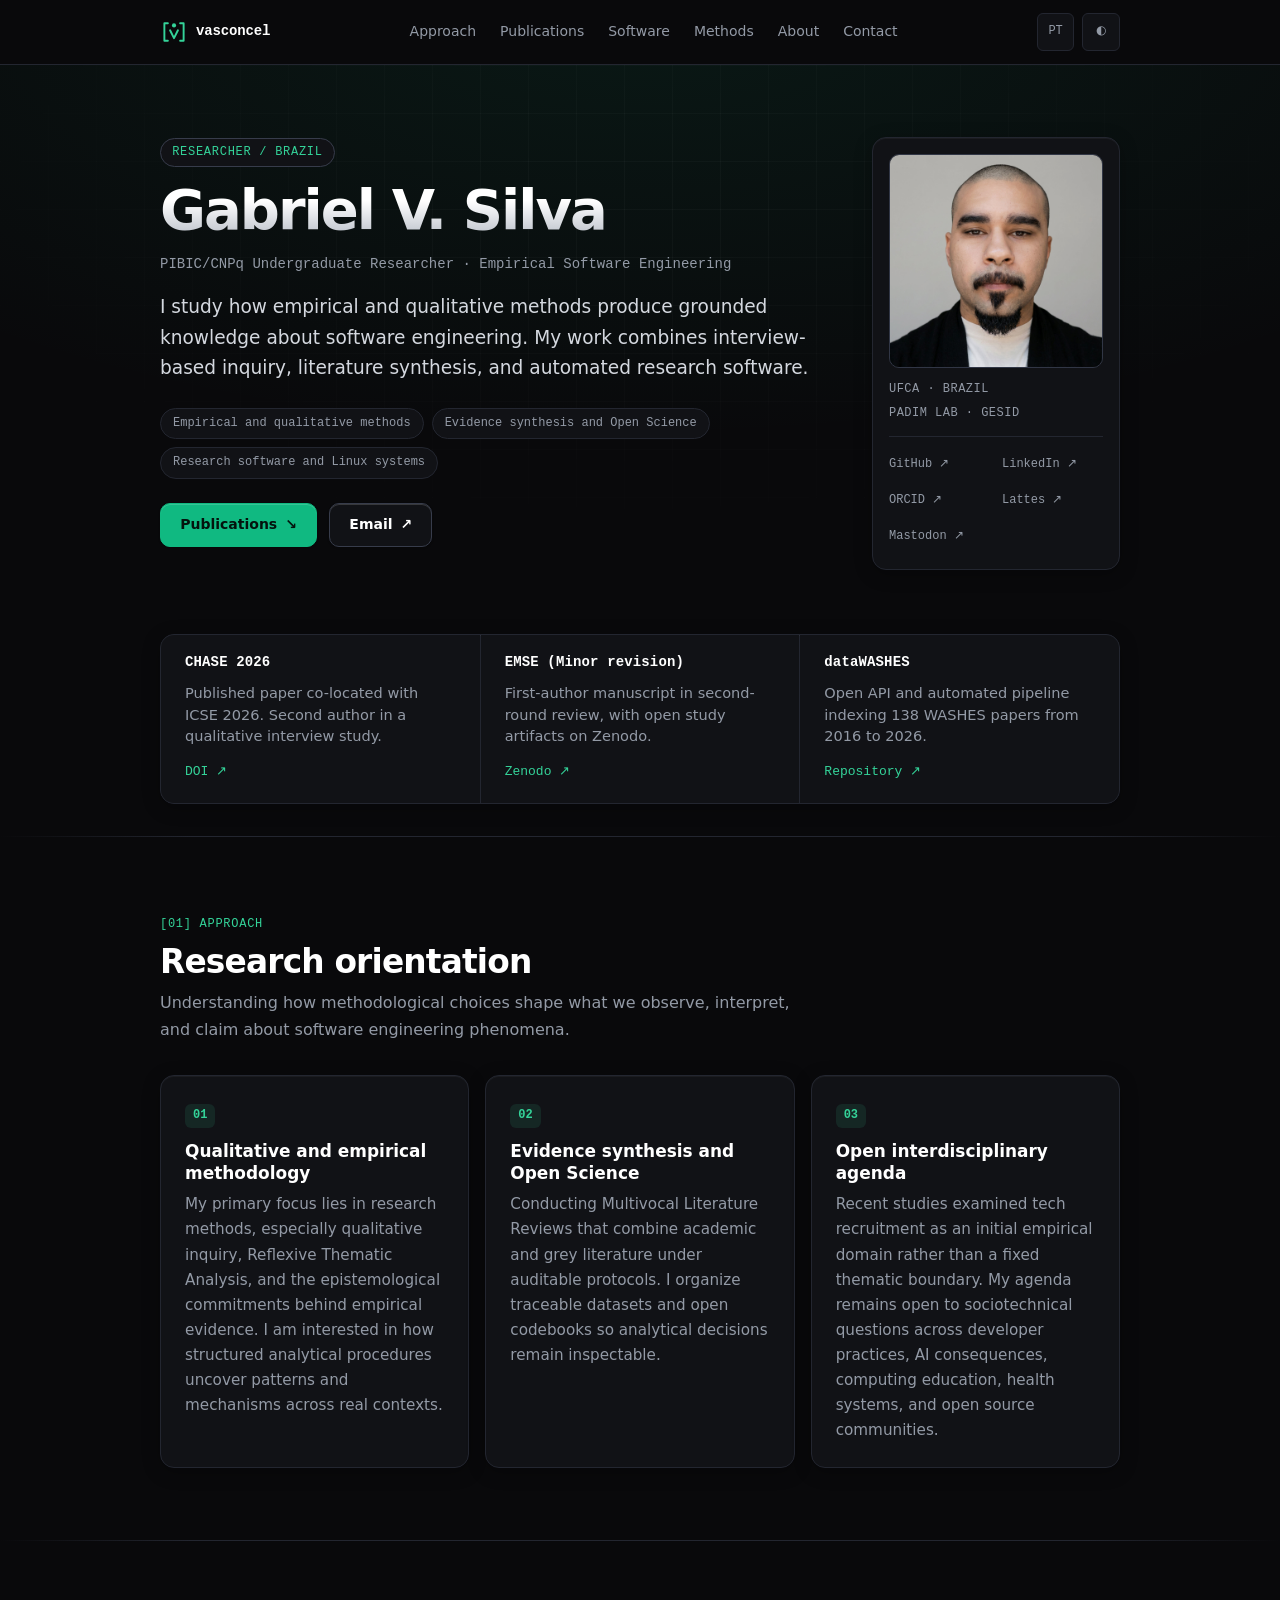
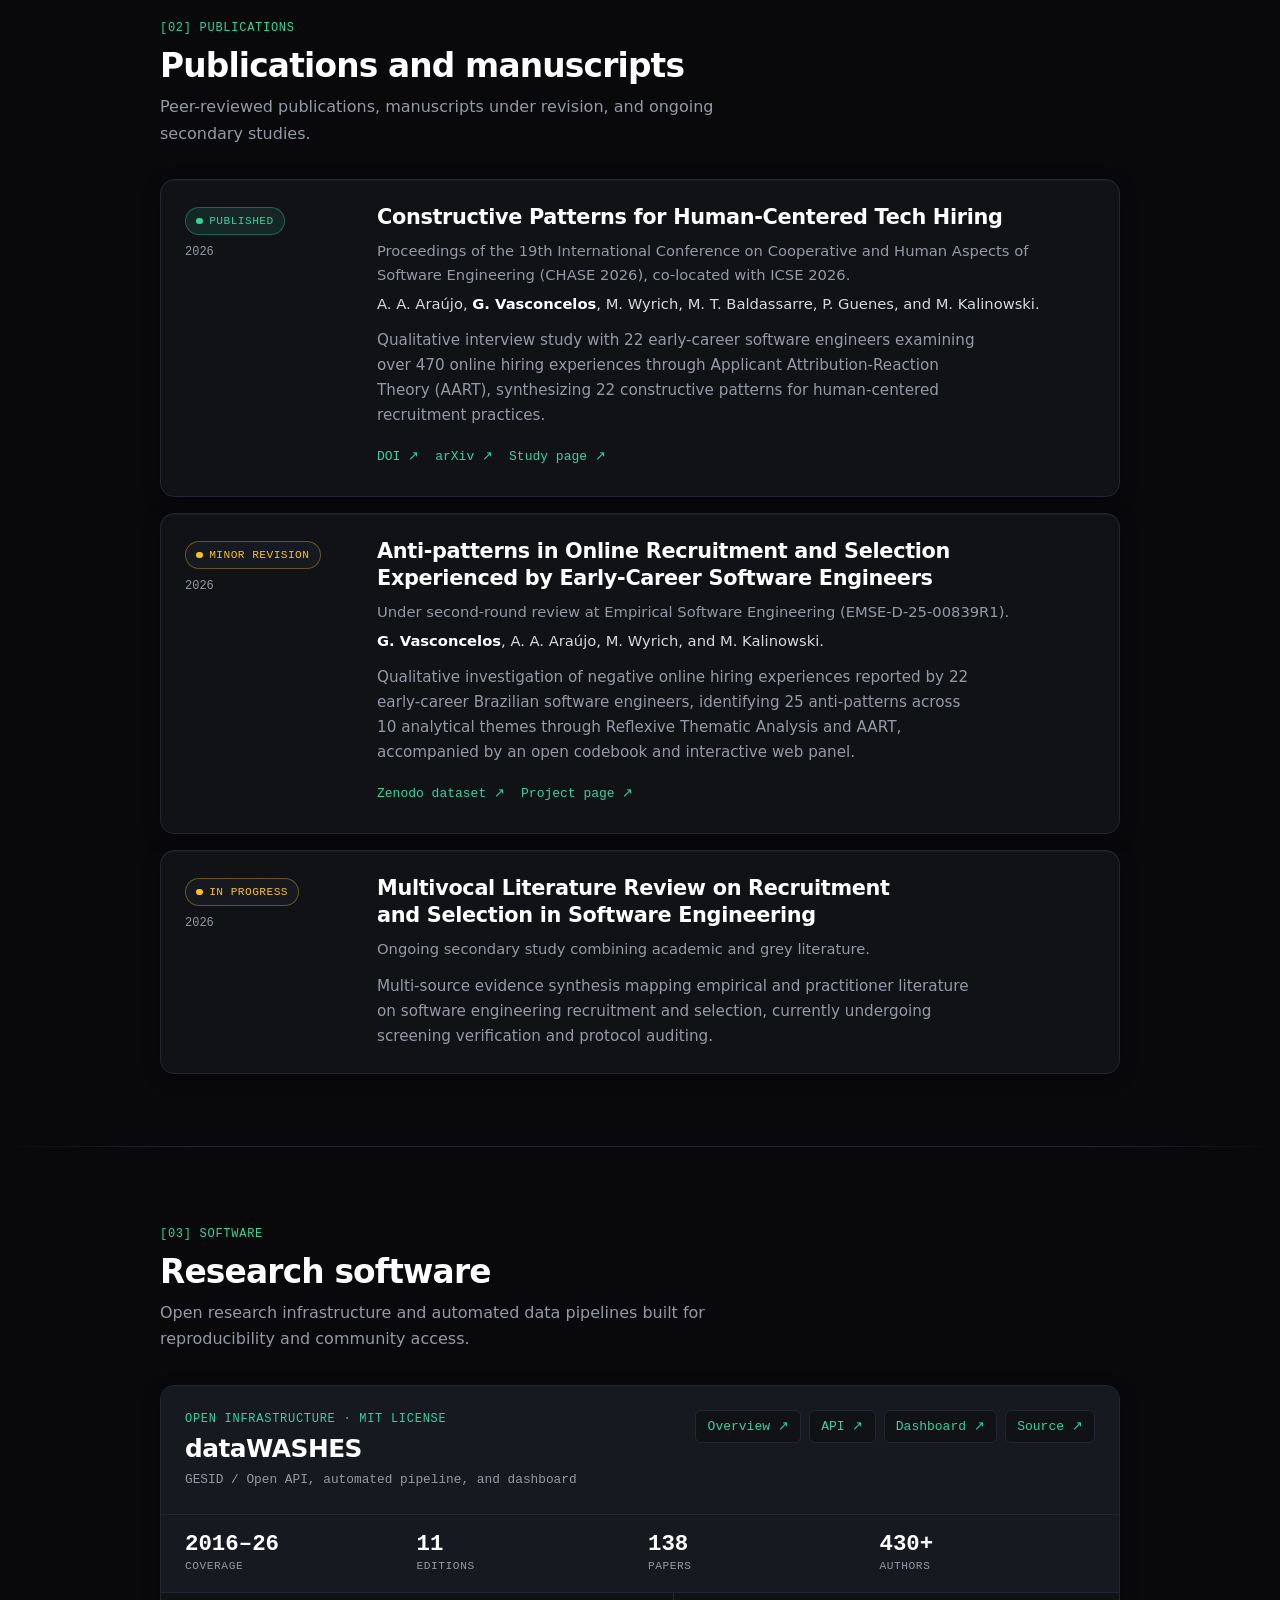
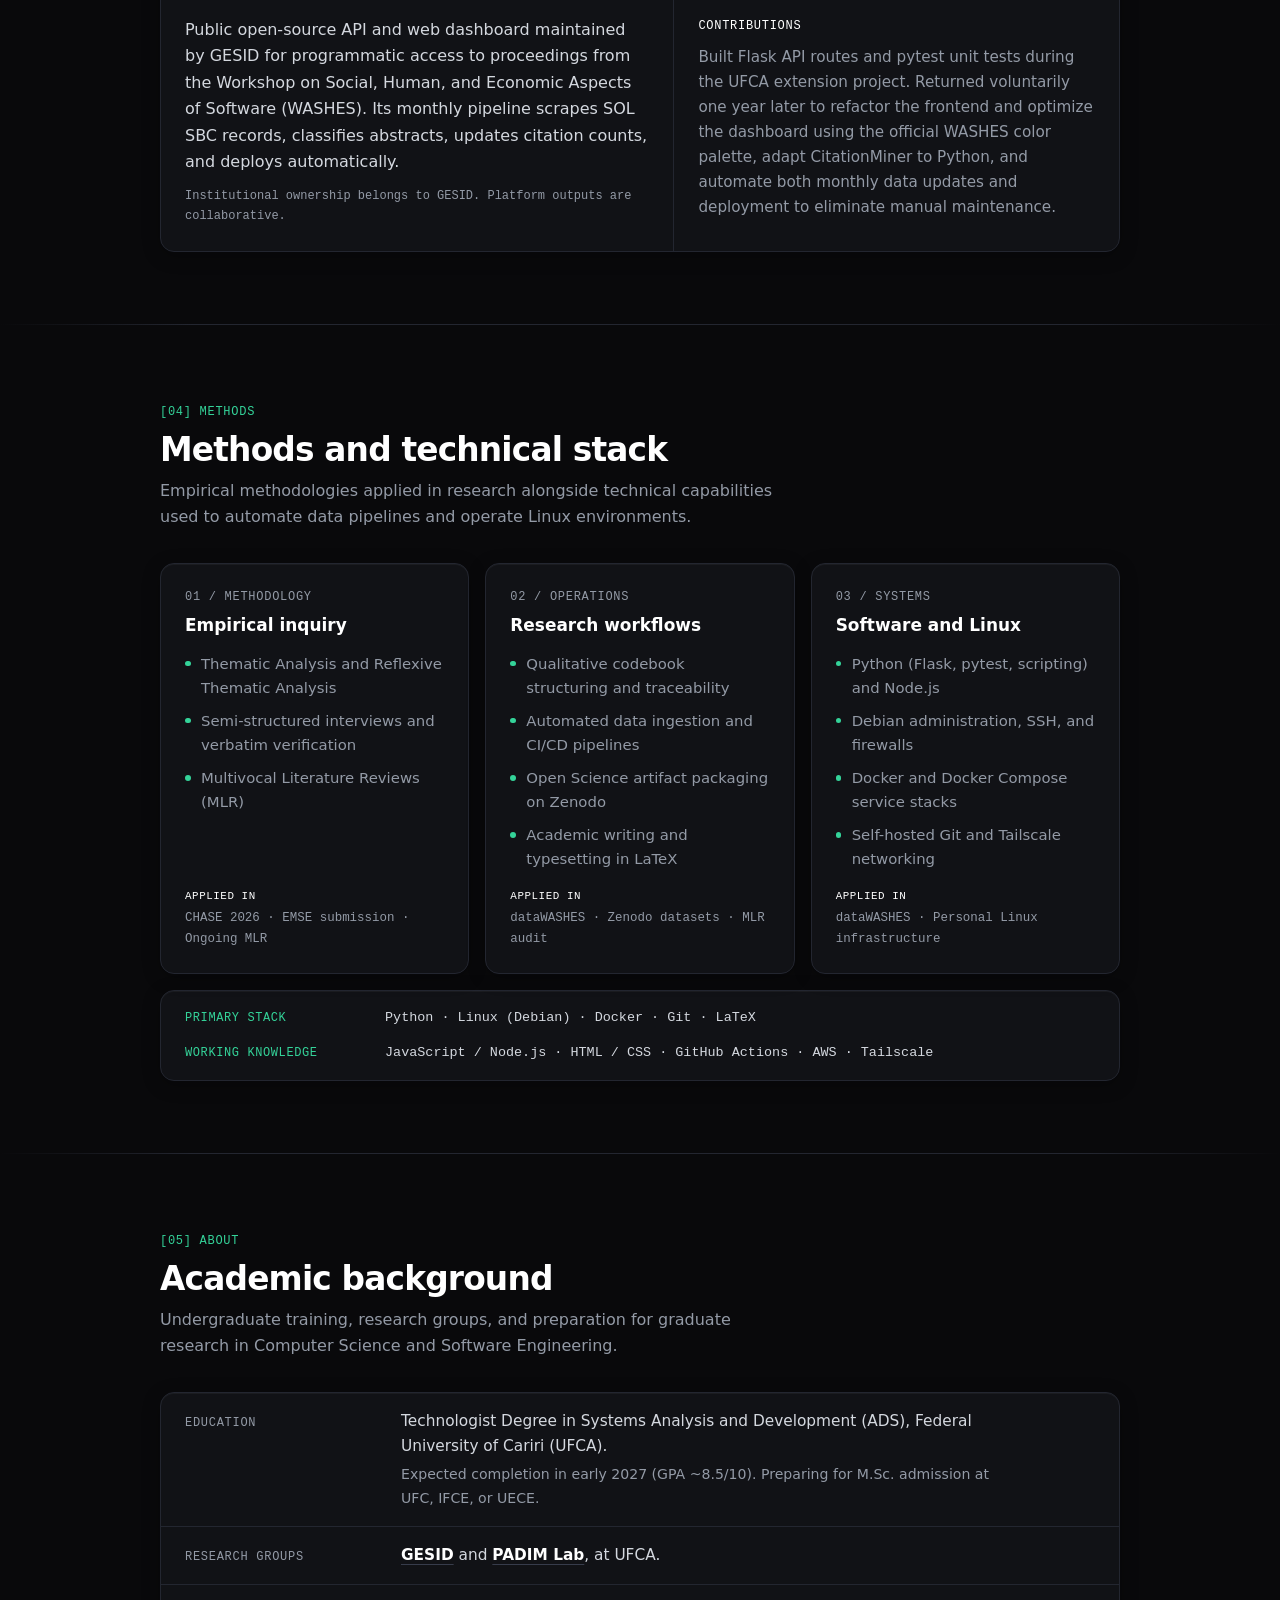
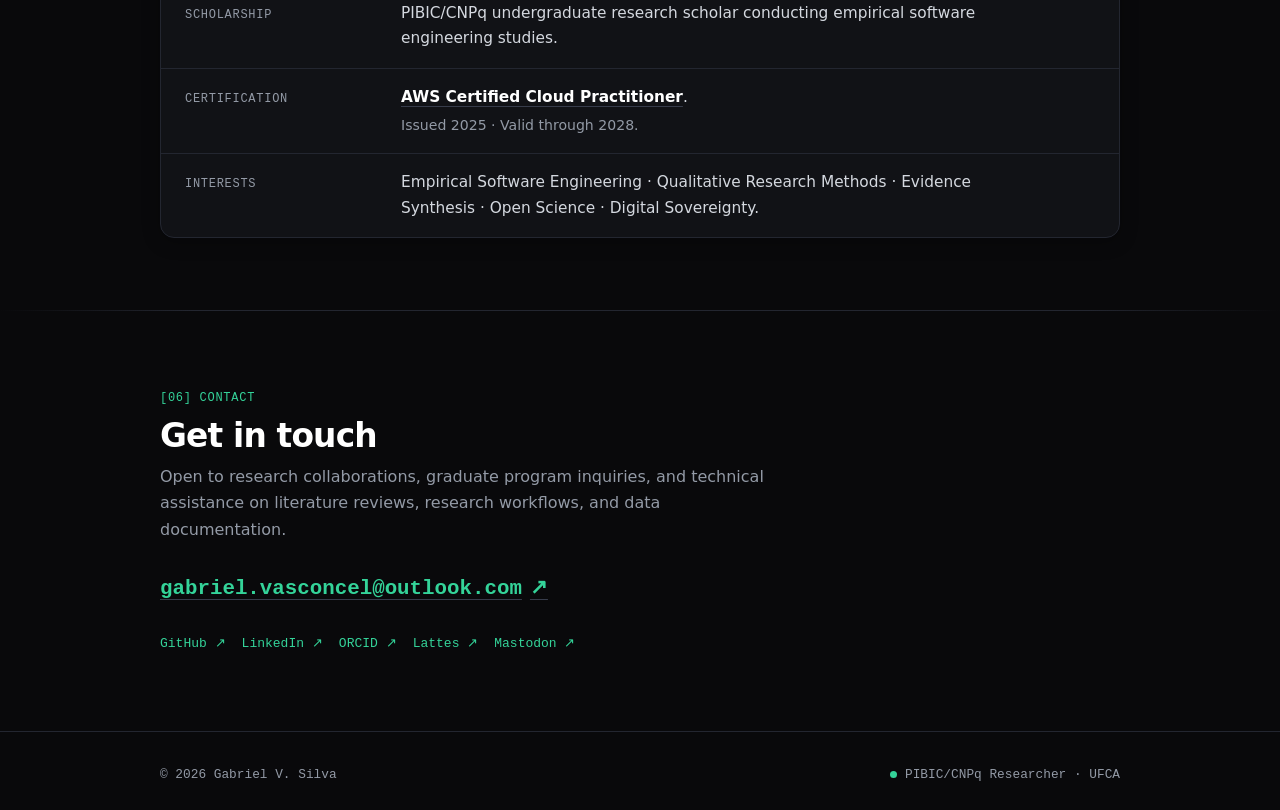
==== commit 235ba045: "feat(portfolio): add i18n build pipeline, new design system, and EN/PT parity - Add stdlib Python bu" ====
--- a/index.html
+++ b/index.html
@@ -4,7 +4,7 @@
   <meta charset="utf-8">
   <meta name="viewport" content="width=device-width, initial-scale=1">
   <meta name="color-scheme" content="dark light">
-  <meta name="theme-color" content="#090b0a">
+  <meta name="theme-color" content="#09090b">
   <meta name="description" content="Gabriel V. Silva is a PIBIC/CNPq undergraduate researcher at UFCA focused on empirical software engineering, qualitative research methods, evidence synthesis, and open research software.">
 
   <meta property="og:type" content="website">
@@ -28,13 +28,13 @@
     try {
       if (localStorage.getItem("theme") === "light") {
         document.documentElement.setAttribute("data-theme", "light");
-        document.querySelector('meta[name="theme-color"]').content = "#f4f5f2";
+        document.querySelector('meta[name="theme-color"]').content = "#fafafa";
       }
     } catch (e) {}
   </script>
 
   <link rel="stylesheet" href="assets/styles.css">
-  <title>Gabriel V. Silva</title>
+  <title>Gabriel V. Silva | Empirical Software Engineering</title>
 
   <script type="application/ld+json">
   {
@@ -81,15 +81,34 @@
         "datePublished": "2026",
         "inLanguage": "en",
         "url": "https://doi.org/10.1145/3794860.3794899",
-        "sameAs": ["https://arxiv.org/abs/2602.13845"],
+        "sameAs": [
+          "https://arxiv.org/abs/2602.13845"
+        ],
         "isPartOf": "Proceedings of the 19th International Conference on Cooperative and Human Aspects of Software Engineering (CHASE 2026)",
         "author": [
-          { "@type": "Person", "name": "Allysson Allex Araújo" },
-          { "@id": "https://vasconcel.github.io/#person" },
-          { "@type": "Person", "name": "Marvin Wyrich" },
-          { "@type": "Person", "name": "Maria Teresa Baldassarre" },
-          { "@type": "Person", "name": "Paloma Guenes" },
-          { "@type": "Person", "name": "Marcos Kalinowski" }
+          {
+            "@type": "Person",
+            "name": "Allysson Allex Araújo"
+          },
+          {
+            "@id": "https://vasconcel.github.io/#person"
+          },
+          {
+            "@type": "Person",
+            "name": "Marvin Wyrich"
+          },
+          {
+            "@type": "Person",
+            "name": "Maria Teresa Baldassarre"
+          },
+          {
+            "@type": "Person",
+            "name": "Paloma Guenes"
+          },
+          {
+            "@type": "Person",
+            "name": "Marcos Kalinowski"
+          }
         ]
       }
     ]
@@ -128,9 +147,7 @@
         <p class="kicker">Researcher / Brazil</p>
         <h1 class="hero-title">Gabriel V. Silva</h1>
         <p class="hero-role">PIBIC/CNPq Undergraduate Researcher · Empirical Software Engineering</p>
-        <p class="hero-statement">
-          I study how empirical and qualitative methods produce grounded knowledge about software engineering. My work combines interview-based inquiry, literature synthesis, and automated research software.
-        </p>
+        <p class="hero-statement">I study how empirical and qualitative methods produce grounded knowledge about software engineering. My work combines interview-based inquiry, literature synthesis, and automated research software.</p>
         <ul class="hero-focus" aria-label="Core areas">
           <li>Empirical and qualitative methods</li>
           <li>Evidence synthesis and Open Science</li>
@@ -191,7 +208,6 @@
           <h2 class="section-title" id="research-title">Research orientation</h2>
           <p class="section-lead">Understanding how methodological choices shape what we observe, interpret, and claim about software engineering phenomena.</p>
         </header>
-
         <ol class="research-index">
           <li>
             <h3 class="index-title">Qualitative and empirical methodology</h3>
@@ -216,7 +232,6 @@
           <h2 class="section-title" id="publications-title">Publications and manuscripts</h2>
           <p class="section-lead">Peer-reviewed publications, manuscripts under revision, and ongoing secondary studies.</p>
         </header>
-
         <ol class="publication-list">
           <li class="publication">
             <div class="pub-rail">
@@ -235,7 +250,6 @@
               </div>
             </div>
           </li>
-
           <li class="publication">
             <div class="pub-rail">
               <span class="status status--revision">Minor revision</span>
@@ -252,7 +266,6 @@
               </div>
             </div>
           </li>
-
           <li class="publication">
             <div class="pub-rail">
               <span class="status status--progress">In progress</span>
@@ -275,7 +288,6 @@
           <h2 class="section-title" id="work-title">Research software</h2>
           <p class="section-lead">Open research infrastructure and automated data pipelines built for reproducibility and community access.</p>
         </header>
-
         <article class="project" aria-labelledby="datawashes-title">
           <header class="project-masthead">
             <div class="project-id">
@@ -291,9 +303,7 @@
             </div>
           </header>
           <div class="project-body">
-            <p class="project-lede">
-              Public open-source API and web dashboard maintained by GESID for programmatic access to proceedings from the Workshop on Social, Human, and Economic Aspects of Software (WASHES). Its monthly pipeline scrapes SOL SBC records, classifies abstracts, updates citation counts, and deploys automatically.
-            </p>
+            <p class="project-lede">Public open-source API and web dashboard maintained by GESID for programmatic access to proceedings from the Workshop on Social, Human, and Economic Aspects of Software (WASHES). Its monthly pipeline scrapes SOL SBC records, classifies abstracts, updates citation counts, and deploys automatically.</p>
             <p class="project-attribution">Institutional ownership belongs to GESID. Platform outputs are collaborative.</p>
           </div>
           <dl class="project-stats" aria-label="Dataset coverage">
@@ -317,7 +327,6 @@
           <h2 class="section-title" id="capabilities-title">Methods and technical stack</h2>
           <p class="section-lead">Empirical methodologies applied in research alongside technical capabilities used to automate data pipelines and operate Linux environments.</p>
         </header>
-
         <div class="capability-list">
           <article class="capability">
             <div class="capability-head">
@@ -331,7 +340,6 @@
             </ul>
             <p class="capability-evidence"><span>Applied in</span>CHASE 2026 · EMSE submission · Ongoing MLR</p>
           </article>
-
           <article class="capability">
             <div class="capability-head">
               <p class="capability-index">02 / Operations</p>
@@ -345,7 +353,6 @@
             </ul>
             <p class="capability-evidence"><span>Applied in</span>dataWASHES · Zenodo datasets · MLR audit</p>
           </article>
-
           <article class="capability">
             <div class="capability-head">
               <p class="capability-index">03 / Systems</p>
@@ -360,7 +367,6 @@
             <p class="capability-evidence"><span>Applied in</span>dataWASHES · Personal Linux infrastructure</p>
           </article>
         </div>
-
         <div class="tools-line">
           <p><span>Primary stack</span> Python · Linux (Debian) · Docker · Git · LaTeX</p>
           <p><span>Working knowledge</span> JavaScript / Node.js · HTML / CSS · GitHub Actions · AWS · Tailscale</p>
@@ -375,7 +381,6 @@
           <h2 class="section-title" id="background-title">Academic background</h2>
           <p class="section-lead">Undergraduate training, research groups, and preparation for graduate research in Computer Science and Software Engineering.</p>
         </header>
-
         <div class="facts">
           <div class="fact">
             <h3 class="fact-label">Education</h3>
@@ -406,9 +411,8 @@
         <header class="section-head">
           <p class="section-kicker">[06] Contact</p>
           <h2 class="section-title" id="contact-title">Get in touch</h2>
-          <p class="section-lead">Available for research collaborations, graduate program inquiries, and technical support on literature reviews, research workflows, and data documentation.</p>
-        </header>
-        <p class="closing-line">Send an email for research exchange or technical assistance on academic projects.</p>
+          <p class="section-lead">Open to research collaborations, graduate program inquiries, and technical assistance on literature reviews, research workflows, and data documentation.</p>
+        </header>
         <p class="closing-email"><a class="email-link" href="mailto:gabriel.vasconcel@outlook.com">gabriel.vasconcel@outlook.com <span class="email-link-icon" aria-hidden="true">↗</span></a></p>
         <div class="closing-links" aria-label="External profiles">
           <a class="link-arrow" href="https://github.com/vasconcel" target="_blank" rel="me noopener noreferrer">GitHub ↗</a>
--- a/assets/styles.css
+++ b/assets/styles.css
@@ -1,121 +1,192 @@
 /* ==========================================================================
    Gabriel V. Silva | Empirical Software Engineering
-   Paleta: Type O (carvão, branco-osso, verde-pinho oxidado e âmbar fosco).
+   Design System: Modern AI-Era Research & Precision Engineering
    ========================================================================== */
 
-/* 01. TOKENS ------------------------------------------------------------- */
+/* ==========================================================================
+   01. CSS RESET / NORMALIZE
+   ========================================================================== */
+*,
+*::before,
+*::after {
+  box-sizing: border-box;
+}
+
+html {
+  -webkit-text-size-adjust: 100%;
+  text-size-adjust: 100%;
+  scroll-behavior: smooth;
+}
+
+body {
+  margin: 0;
+  min-height: 100dvh;
+  overflow-x: clip;
+}
+
+h1,
+h2,
+h3,
+p,
+ul,
+ol,
+dl,
+dd,
+figure {
+  margin: 0;
+  padding: 0;
+}
+
+ul,
+ol {
+  list-style: none;
+}
+
+img,
+svg {
+  display: block;
+  max-width: 100%;
+}
+
+img {
+  height: auto;
+}
+
+button {
+  font: inherit;
+  color: inherit;
+}
+
+/* ==========================================================================
+   02. DESIGN TOKENS (:root)
+   ========================================================================== */
 :root {
   color-scheme: dark;
 
-  --bg: #090b0a;
-  --surface: #111412;
-  --surface-raised: #171c19;
-  --text: #d9e0da;
-  --text-muted: #8a948c;
-  --border: #232a25;
-  --border-strong: #37423a;
-  --accent: #57a773;
-  --accent-hover: #73c28e;
-  --btn-bg: #235337;
-  --btn-bg-hover: #2d6a46;
-  --btn-fg: #eef5f0;
-  --status-ok: #57a773;
-  --status-warn: #c49345;
-
-  --font-sans: system-ui, -apple-system, "Segoe UI", Roboto, "Helvetica Neue", Arial, sans-serif;
-  --font-mono: ui-monospace, "Cascadia Code", "JetBrains Mono", SFMono-Regular, Menlo, Consolas, monospace;
-
+  /* Colors */
+  --color-bg: #09090b;
+  --color-surface: #111216;
+  --color-surface-elevated: #171920;
+  --color-heading-top: #ffffff;
+  --color-heading-bottom: #b4bac4;
+  --color-text: #d4d8df;
+  --color-muted: #939aa6;
+  --color-border: #232630;
+  --color-border-strong: #373c4b;
+  --color-grid: rgba(255, 255, 255, 0.028);
+  --color-accent: #34d399;
+  --color-accent-hover: #6ee7b7;
+  --color-accent-soft: rgba(52, 211, 153, 0.11);
+  --color-btn-bg: #10b981;
+  --color-btn-bg-hover: #34d399;
+  --color-btn-fg: #04130d;
+  --color-status-ok: #34d399;
+  --color-status-warn: #fbbf24;
+  --color-ambient: rgba(16, 185, 129, 0.09);
+
+  /* Typography */
+  --font-sans: "Inter", "SF Pro Text", system-ui, -apple-system, "Segoe UI", Roboto, "Helvetica Neue", Arial, sans-serif;
+  --font-mono: "JetBrains Mono", "SF Mono", ui-monospace, "Cascadia Code", Menlo, Consolas, monospace;
+  --font-size-base: 1rem;
+  --font-size-sm: 0.875rem;
+  --font-size-xs: 0.75rem;
+  --font-size-hero: clamp(2.25rem, 6.5vw, 3.5rem);
+  --font-size-h2: clamp(1.5rem, 3.5vw, 2.05rem);
+  --line-height-body: 1.65;
+  --line-height-tight: 1.1;
+
+  /* Layout */
+  --container-width: 64rem;
+  --measure: 62ch;
+  --page-gutter: clamp(1rem, 4vw, 2rem);
+  --nav-offset: 6.5rem;
+
+  /* Spacing */
   --space-1: 0.25rem;
   --space-2: 0.5rem;
   --space-3: 0.75rem;
   --space-4: 1rem;
   --space-5: 1.5rem;
   --space-6: 2rem;
-  --space-7: 3.25rem;
-  --radius: 2px;
-  --measure: 62ch;
-  --container: 52rem;
-  --gutter: clamp(1rem, 4vw, 1.75rem);
-  --nav-offset: 6rem;
+  --space-8: 3rem;
+  --space-12: 4.5rem;
+
+  /* Borders, Radius & Motion */
+  --radius-sm: 0.375rem;
+  --radius-md: 0.625rem;
+  --radius-lg: 0.875rem;
+  --radius-pill: 9999px;
+  --shadow-card: inset 0 1px 0 rgba(255, 255, 255, 0.045), 0 4px 18px rgba(0, 0, 0, 0.28);
+  --shadow-btn: inset 0 1px 0 rgba(255, 255, 255, 0.16), 0 1px 2px rgba(0, 0, 0, 0.3);
+  --portrait-filter: brightness(0.94) contrast(1.03);
+  --transition-base: 180ms cubic-bezier(0.2, 0, 0, 1);
 }
 
 :root[data-theme="light"] {
   color-scheme: light;
-  --bg: #f4f5f2;
-  --surface: #eaece7;
-  --surface-raised: #e0e4dc;
-  --text: #131714;
-  --text-muted: #4c574f;
-  --border: #c5ccc6;
-  --border-strong: #8d9990;
-  --accent: #1e5635;
-  --accent-hover: #123b23;
-  --btn-bg: #1e5635;
-  --btn-bg-hover: #17452a;
-  --btn-fg: #f4f5f2;
-  --status-ok: #1e5635;
-  --status-warn: #8a5c12;
-}
-
-/* 02. BASE E TIPOGRAFIA -------------------------------------------------- */
-*,
-*::before,
-*::after { box-sizing: border-box; }
-
-html {
-  -webkit-text-size-adjust: 100%;
-  text-size-adjust: 100%;
-}
-
+
+  --color-bg: #fafafa;
+  --color-surface: #ffffff;
+  --color-surface-elevated: #f2f4f7;
+  --color-heading-top: #0c0e12;
+  --color-heading-bottom: #2d333f;
+  --color-text: #1c2028;
+  --color-muted: #525866;
+  --color-border: #e2e5ea;
+  --color-border-strong: #c4c9d4;
+  --color-grid: rgba(17, 19, 24, 0.032);
+  --color-accent: #047857;
+  --color-accent-hover: #065f46;
+  --color-accent-soft: rgba(4, 120, 87, 0.09);
+  --color-btn-bg: #047857;
+  --color-btn-bg-hover: #065f46;
+  --color-btn-fg: #ffffff;
+  --color-status-ok: #047857;
+  --color-status-warn: #92400e;
+  --color-ambient: rgba(4, 120, 87, 0.06);
+  --shadow-card: 0 1px 3px rgba(17, 19, 24, 0.06), 0 1px 2px rgba(17, 19, 24, 0.04);
+  --shadow-btn: 0 1px 2px rgba(17, 19, 24, 0.08);
+  --portrait-filter: none;
+}
+
+/* ==========================================================================
+   03. BASE STYLES / GLOBAL TYPOGRAPHY
+   ========================================================================== */
 body {
-  margin: 0;
-  background: var(--bg);
-  color: var(--text);
+  background-color: var(--color-bg);
+  background-image: radial-gradient(ellipse 80% 440px at 50% 0, var(--color-ambient), transparent);
+  background-repeat: no-repeat;
+  color: var(--color-text);
   font-family: var(--font-sans);
-  font-size: 1.02rem;
-  line-height: 1.65;
-  overflow-wrap: break-word;
-}
-
-h1, h2, h3, p, ul, ol, dl, dd, figure { margin: 0; padding: 0; }
-ul, ol { list-style: none; }
-img { display: block; max-width: 100%; height: auto; }
-button { font: inherit; }
-strong { font-weight: 650; }
-
-::selection { background: var(--btn-bg); color: var(--btn-fg); }
+  font-size: var(--font-size-base);
+  line-height: var(--line-height-body);
+  -webkit-font-smoothing: antialiased;
+}
+
+h1,
+h2,
+h3,
+strong {
+  color: var(--color-heading-top);
+}
+
+strong {
+  font-weight: 600;
+}
+
+::selection {
+  background: var(--color-btn-bg);
+  color: var(--color-btn-fg);
+}
 
 a {
-  color: var(--text);
+  color: var(--color-heading-top);
   text-decoration: underline;
-  text-decoration-color: var(--border-strong);
-  text-underline-offset: 0.22em;
+  text-decoration-color: var(--color-border-strong);
+  text-underline-offset: 0.24em;
   text-decoration-thickness: 1px;
-}
-a:hover {
-  color: var(--accent);
-  text-decoration-color: var(--accent);
-}
-
-:focus-visible {
-  outline: 2px solid var(--accent);
-  outline-offset: 3px;
-}
-
-.skip-link {
-  position: absolute;
-  left: var(--space-4);
-  top: -5rem;
-  z-index: 30;
-  padding: var(--space-2) var(--space-4);
-  background: var(--btn-bg);
-  color: var(--btn-fg);
-  font-family: var(--font-mono);
-  font-size: 0.85rem;
-  font-weight: 600;
-  text-decoration: none;
-}
-.skip-link:focus { top: var(--space-3); }
+  transition: color var(--transition-base), text-decoration-color var(--transition-base);
+}
 
 .kicker,
 .section-kicker,
@@ -124,54 +195,146 @@
 .project-role-label,
 .fact-label {
   font-family: var(--font-mono);
-  font-size: 0.76rem;
-  letter-spacing: 0.05em;
+  font-size: var(--font-size-xs);
+  font-weight: 500;
+  letter-spacing: 0.06em;
   text-transform: uppercase;
-  color: var(--text-muted);
-}
-
-/* 03. LAYOUT E SEÇÕES ---------------------------------------------------- */
+  color: var(--color-muted);
+}
+
+/* ==========================================================================
+   04. LAYOUT PRIMITIVES
+   ========================================================================== */
 .container {
   width: 100%;
-  max-width: var(--container);
+  max-width: var(--container-width);
   margin-inline: auto;
-  padding-inline: var(--gutter);
+  padding-inline: var(--page-gutter);
 }
 
 .section {
-  padding-block: var(--space-7);
-  border-top: 1px solid var(--border);
-}
-
-section[id], header[id] { scroll-margin-top: var(--nav-offset); }
-
-.section-head { margin-bottom: var(--space-5); }
-.section-kicker { display: block; margin-bottom: var(--space-2); color: var(--accent); }
-.section-title {
-  font-size: clamp(1.5rem, 4vw, 1.95rem);
-  font-weight: 700;
-  line-height: 1.2;
-  letter-spacing: -0.015em;
-  text-wrap: balance;
-}
-.section-lead {
-  max-width: var(--measure);
-  margin-top: var(--space-2);
-  color: var(--text-muted);
-}
-
-/* 04. NAVEGAÇÃO ---------------------------------------------------------- */
+  padding-block: var(--space-8);
+  border-top: 1px solid var(--color-border);
+  border-image: linear-gradient(90deg, transparent, var(--color-border) 15%, var(--color-border) 85%, transparent) 1;
+}
+
+section[id],
+header[id] {
+  scroll-margin-top: var(--nav-offset);
+}
+
+/* ==========================================================================
+   05. SHARED COMPONENTS
+   ========================================================================== */
+.skip-link {
+  position: absolute;
+  left: var(--space-4);
+  top: -5rem;
+  z-index: 40;
+  padding: var(--space-2) var(--space-4);
+  border-radius: var(--radius-sm);
+  background: var(--color-btn-bg);
+  color: var(--color-btn-fg);
+  font-family: var(--font-mono);
+  font-size: var(--font-size-sm);
+  font-weight: 600;
+  text-decoration: none;
+}
+
+.btn {
+  display: inline-flex;
+  align-items: center;
+  justify-content: center;
+  gap: var(--space-2);
+  min-height: 2.75rem;
+  padding: 0.55rem 1.2rem;
+  border: 1px solid var(--color-border-strong);
+  border-radius: var(--radius-md);
+  background: var(--color-surface);
+  color: var(--color-heading-top);
+  font-size: var(--font-size-sm);
+  font-weight: 600;
+  text-decoration: none;
+  cursor: pointer;
+  box-shadow: var(--shadow-btn);
+  transition:
+    background-color var(--transition-base),
+    border-color var(--transition-base),
+    color var(--transition-base),
+    transform var(--transition-base);
+}
+
+.btn--primary {
+  background: var(--color-btn-bg);
+  border-color: var(--color-btn-bg);
+  color: var(--color-btn-fg);
+}
+
+.link-arrow {
+  display: inline-flex;
+  align-items: center;
+  gap: var(--space-1);
+  min-height: 2rem;
+  font-family: var(--font-mono);
+  font-size: 0.8125rem;
+  font-weight: 500;
+  color: var(--color-accent);
+  text-decoration: none;
+}
+
+.status {
+  display: inline-flex;
+  align-items: center;
+  gap: 0.4rem;
+  padding: 0.22rem 0.65rem;
+  border: 1px solid var(--color-border-strong);
+  border-radius: var(--radius-pill);
+  background: var(--color-surface-elevated);
+  font-family: var(--font-mono);
+  font-size: 0.7rem;
+  font-weight: 500;
+  letter-spacing: 0.04em;
+  text-transform: uppercase;
+  white-space: nowrap;
+}
+
+.status::before {
+  content: "";
+  width: 0.4rem;
+  height: 0.4rem;
+  border-radius: var(--radius-pill);
+  background: currentColor;
+}
+
+.status--published {
+  color: var(--color-status-ok);
+  border-color: rgba(52, 211, 153, 0.35);
+  background: var(--color-accent-soft);
+}
+
+.status--revision,
+.status--progress {
+  color: var(--color-status-warn);
+  border-color: rgba(251, 191, 36, 0.35);
+}
+
+/* ==========================================================================
+   06. HEADER / NAVIGATION
+   ========================================================================== */
 .global-nav {
   position: sticky;
   top: 0;
-  z-index: 20;
-  border-bottom: 1px solid var(--border);
-  background: var(--bg);
-}
+  z-index: 30;
+  border-bottom: 1px solid var(--color-border);
+  background: var(--color-bg);
+  transition: background-color var(--transition-base), border-color var(--transition-base);
+}
+
 .global-nav.is-scrolled {
-  background: var(--surface);
-  border-bottom-color: var(--border-strong);
-}
+  background: var(--color-surface);
+  border-bottom-color: var(--color-border-strong);
+}
+
 .nav-inner {
   display: flex;
   flex-wrap: wrap;
@@ -180,163 +343,168 @@
   gap: var(--space-2) var(--space-4);
   padding-block: var(--space-3);
 }
+
 .nav-brand {
+  order: 1;
   display: inline-flex;
   align-items: center;
   gap: var(--space-2);
-  color: var(--text);
+  min-height: 2.5rem;
+  color: var(--color-heading-top);
   text-decoration: none;
-  order: 1;
-}
-.nav-brand:hover { color: var(--text); text-decoration: none; }
-.nav-mark { display: inline-flex; color: var(--accent); }
+}
+
+.nav-mark {
+  display: inline-flex;
+  color: var(--color-accent);
+}
+
 .nav-name {
   font-family: var(--font-mono);
-  font-size: 0.88rem;
+  font-size: var(--font-size-sm);
   font-weight: 600;
-  letter-spacing: 0.02em;
-}
+  letter-spacing: -0.01em;
+}
+
+.nav-tools {
+  order: 2;
+  display: flex;
+  align-items: center;
+  gap: var(--space-2);
+}
+
+.lang-link,
+.theme-toggle {
+  display: inline-flex;
+  align-items: center;
+  justify-content: center;
+  min-width: 2.35rem;
+  min-height: 2.35rem;
+  padding: 0 var(--space-2);
+  border: 1px solid var(--color-border);
+  border-radius: var(--radius-sm);
+  background: var(--color-surface);
+  color: var(--color-muted);
+  font-family: var(--font-mono);
+  font-size: var(--font-size-xs);
+  text-decoration: none;
+  cursor: pointer;
+  transition: border-color var(--transition-base), color var(--transition-base), background-color var(--transition-base);
+}
+
 .nav-links {
   order: 3;
   display: flex;
   flex-wrap: wrap;
-  gap: var(--space-2) var(--space-4);
+  gap: var(--space-1) var(--space-2);
   width: 100%;
   padding-top: var(--space-1);
 }
+
 .nav-links a {
-  font-family: var(--font-mono);
-  color: var(--text-muted);
-  font-size: 0.82rem;
-  text-decoration: none;
-}
-.nav-links a:hover,
-.nav-links a.is-active {
-  color: var(--text);
-  text-decoration: underline;
-  text-decoration-color: var(--accent);
-}
-
-.nav-tools {
-  order: 2;
-  display: flex;
-  align-items: center;
-  gap: var(--space-3);
-}
-.lang-link {
-  font-family: var(--font-mono);
-  font-size: 0.78rem;
-  letter-spacing: 0.04em;
-  text-transform: uppercase;
-  color: var(--text-muted);
-  text-decoration: none;
-  padding: 0.15rem 0.45rem;
-  border: 1px solid var(--border);
-  border-radius: var(--radius);
-}
-.lang-link:hover {
-  color: var(--text);
-  border-color: var(--border-strong);
-  text-decoration: none;
-}
-.theme-toggle {
-  padding: 0.1rem 0.5rem;
-  border: 1px solid var(--border);
-  border-radius: var(--radius);
-  background: transparent;
-  color: var(--text-muted);
-  cursor: pointer;
-  line-height: 1.4;
-}
-.theme-toggle:hover { color: var(--text); border-color: var(--border-strong); }
-
-@media (min-width: 720px) {
-  :root { --nav-offset: 4.5rem; }
-  .nav-links { order: 2; width: auto; padding-top: 0; }
-  .nav-tools { order: 3; }
-}
-
-/* 05. BOTÕES E LINKS DE REGISTRO ---------------------------------------- */
-.btn {
   display: inline-flex;
   align-items: center;
-  justify-content: center;
-  gap: 0.4em;
-  min-height: 2.45rem;
-  padding: 0.45rem 1rem;
-  border: 1px solid var(--border-strong);
-  border-radius: var(--radius);
-  background: var(--surface);
-  color: var(--text);
-  font-family: var(--font-mono);
-  font-size: 0.84rem;
-  font-weight: 600;
+  min-height: 2.15rem;
+  padding-inline: var(--space-2);
+  border-radius: var(--radius-sm);
+  font-size: var(--font-size-sm);
+  font-weight: 500;
+  color: var(--color-muted);
   text-decoration: none;
-  cursor: pointer;
-}
-.btn:hover {
-  background: var(--surface-raised);
-  border-color: var(--accent);
-  color: var(--text);
-  text-decoration: none;
-}
-.btn--primary {
-  background: var(--btn-bg);
-  border-color: var(--accent);
-  color: var(--btn-fg);
-}
-.btn--primary:hover {
-  background: var(--btn-bg-hover);
-  border-color: var(--accent-hover);
-  color: var(--btn-fg);
-}
-
-.link-arrow {
+  transition: color var(--transition-base), background-color var(--transition-base);
+}
+
+.nav-links a.is-active {
+  background: var(--color-accent-soft);
+  color: var(--color-accent);
+}
+
+/* ==========================================================================
+   07. HERO SECTION
+   ========================================================================== */
+.hero {
+  position: relative;
+  overflow: hidden;
+  padding-block: var(--space-8) var(--space-6);
+}
+
+.hero::before {
+  content: "";
+  position: absolute;
+  inset: 0;
+  z-index: -1;
+  background-image:
+    linear-gradient(to right, var(--color-grid) 1px, transparent 1px),
+    linear-gradient(to bottom, var(--color-grid) 1px, transparent 1px);
+  background-size: 3rem 3rem;
+  -webkit-mask-image: radial-gradient(ellipse 75% 85% at 50% 25%, #000 10%, transparent 80%);
+  mask-image: radial-gradient(ellipse 75% 85% at 50% 25%, #000 10%, transparent 80%);
+  pointer-events: none;
+}
+
+.hero-grid {
+  display: grid;
+  gap: var(--space-6);
+}
+
+.hero-copy {
+  min-width: 0;
+}
+
+.kicker {
   display: inline-block;
-  font-family: var(--font-mono);
-  font-size: 0.82rem;
-  color: var(--accent);
-  text-decoration: none;
-}
-.link-arrow:hover {
-  color: var(--accent-hover);
-  text-decoration: underline;
-}
-
-/* 06. HERO --------------------------------------------------------------- */
-.hero { padding-block: var(--space-7) var(--space-6); }
-.hero-grid { display: grid; gap: var(--space-6); }
-.hero-copy { min-width: 0; }
-.kicker { display: block; margin-bottom: var(--space-2); color: var(--accent); }
+  margin-bottom: var(--space-3);
+  padding: 0.22rem 0.7rem;
+  border: 1px solid var(--color-border-strong);
+  border-radius: var(--radius-pill);
+  background: var(--color-surface);
+  color: var(--color-accent);
+}
 
 .hero-title {
-  font-size: clamp(2.1rem, 7vw, 3.1rem);
+  font-size: var(--font-size-hero);
   font-weight: 700;
-  line-height: 1.08;
-  letter-spacing: -0.025em;
-}
+  line-height: var(--line-height-tight);
+  letter-spacing: -0.035em;
+  text-wrap: balance;
+  background: linear-gradient(180deg, var(--color-heading-top) 35%, var(--color-heading-bottom) 100%);
+  -webkit-background-clip: text;
+  background-clip: text;
+  color: transparent;
+}
+
 .hero-role {
-  margin-top: var(--space-2);
-  font-family: var(--font-mono);
-  font-size: 0.9rem;
-  color: var(--text-muted);
-}
+  margin-top: var(--space-3);
+  font-family: var(--font-mono);
+  font-size: var(--font-size-sm);
+  color: var(--color-muted);
+}
+
 .hero-statement {
   max-width: var(--measure);
   margin-top: var(--space-4);
-  font-size: 1.08rem;
+  font-size: clamp(1.04rem, 2vw, 1.16rem);
+  color: var(--color-text);
   text-wrap: pretty;
 }
+
 .hero-focus {
   display: flex;
   flex-wrap: wrap;
-  gap: var(--space-1) var(--space-4);
-  margin-top: var(--space-4);
-  font-family: var(--font-mono);
-  font-size: 0.8rem;
-  color: var(--text-muted);
-}
-.hero-focus li::before { content: "> "; color: var(--accent); }
+  gap: var(--space-2);
+  margin-top: var(--space-5);
+}
+
+.hero-focus li {
+  padding: 0.3rem 0.75rem;
+  border: 1px solid var(--color-border);
+  border-radius: var(--radius-pill);
+  background: var(--color-surface);
+  font-family: var(--font-mono);
+  font-size: var(--font-size-xs);
+  color: var(--color-muted);
+}
+
 .hero-actions {
   display: flex;
   flex-wrap: wrap;
@@ -349,351 +517,327 @@
   display: grid;
   gap: var(--space-3);
   align-content: start;
-}
-.portrait { max-width: 11.5rem; }
+  padding: var(--space-4);
+  border: 1px solid var(--color-border);
+  border-radius: var(--radius-lg);
+  background: var(--color-surface);
+  box-shadow: var(--shadow-card);
+}
+
+.portrait {
+  max-width: 11.5rem;
+}
+
 .portrait-img {
   width: 100%;
   aspect-ratio: 1 / 1;
   object-fit: cover;
-  border: 1px solid var(--border-strong);
-  border-radius: var(--radius);
-  background: var(--surface);
-}
-.portrait-img.is-missing { visibility: hidden; }
+  border: 1px solid var(--color-border-strong);
+  border-radius: var(--radius-md);
+  background: var(--color-surface-elevated);
+  filter: var(--portrait-filter);
+}
+
+.portrait-img.is-missing {
+  visibility: hidden;
+}
+
 .portrait-caption {
-  margin-top: var(--space-2);
   display: flex;
   flex-direction: column;
-  gap: 0.15rem;
-  font-family: var(--font-mono);
-  font-size: 0.72rem;
+  gap: var(--space-1);
+  margin-top: var(--space-3);
+  font-family: var(--font-mono);
+  font-size: var(--font-size-xs);
   letter-spacing: 0.04em;
   text-transform: uppercase;
-  color: var(--text-muted);
+  color: var(--color-muted);
 }
 
 .profile-links {
-  display: flex;
-  flex-wrap: wrap;
+  display: grid;
+  grid-template-columns: repeat(2, minmax(0, 1fr));
   gap: var(--space-1) var(--space-3);
-  font-family: var(--font-mono);
-  font-size: 0.8rem;
-}
-
-@media (min-width: 720px) {
-  .hero-grid { grid-template-columns: minmax(0, 1fr) 12rem; align-items: start; }
-}
-
-/* 07. FAIXA DE PROVAS ---------------------------------------------------- */
+  padding-top: var(--space-3);
+  border-top: 1px solid var(--color-border);
+  font-family: var(--font-mono);
+  font-size: var(--font-size-xs);
+}
+
+.profile-links a {
+  display: inline-flex;
+  align-items: center;
+  min-height: 2rem;
+  text-decoration: none;
+  color: var(--color-muted);
+}
+
+/* Proof command bar */
 .proof {
-  border-top: 1px solid var(--border);
-  background: var(--surface);
-}
-.proof-list { display: grid; gap: var(--space-4); padding-block: var(--space-5); }
+  padding-block: var(--space-4) var(--space-6);
+}
+
+.proof-list {
+  display: grid;
+  gap: 1px;
+  border: 1px solid var(--color-border);
+  border-radius: var(--radius-lg);
+  background: var(--color-border);
+  box-shadow: var(--shadow-card);
+  overflow: hidden;
+}
+
 .proof-list li {
   display: flex;
   flex-direction: column;
-  gap: var(--space-1);
-  padding-left: var(--space-3);
-  border-left: 2px solid var(--border-strong);
-}
+  gap: var(--space-2);
+  padding: var(--space-4) var(--space-5);
+  background: var(--color-surface);
+  transition: background-color var(--transition-base);
+}
+
 .proof-list strong {
   font-family: var(--font-mono);
-  font-size: 0.84rem;
-  letter-spacing: 0.02em;
-  color: var(--text);
-}
-.proof-list span { color: var(--text-muted); font-size: 0.9rem; line-height: 1.5; }
-.proof-list .link-arrow { margin-top: auto; padding-top: var(--space-1); }
-
-@media (min-width: 720px) {
-  .proof-list { grid-template-columns: repeat(3, minmax(0, 1fr)); gap: var(--space-5); }
-}
-
-/* 08. PESQUISA ----------------------------------------------------------- */
+  font-size: var(--font-size-sm);
+  letter-spacing: 0.01em;
+}
+
+.proof-list span {
+  font-size: 0.91rem;
+  line-height: 1.5;
+  color: var(--color-muted);
+}
+
+.proof-list .link-arrow {
+  margin-top: auto;
+}
+
+/* ==========================================================================
+   08. MAIN CONTENT SECTIONS
+   ========================================================================== */
+.section-head {
+  margin-bottom: var(--space-6);
+}
+
+.section-kicker {
+  display: inline-block;
+  margin-bottom: var(--space-2);
+  color: var(--color-accent);
+}
+
+.section-title {
+  font-size: var(--font-size-h2);
+  font-weight: 700;
+  line-height: 1.2;
+  letter-spacing: -0.025em;
+  text-wrap: balance;
+}
+
+.section-lead {
+  max-width: var(--measure);
+  margin-top: var(--space-2);
+  color: var(--color-muted);
+}
+
+/* Approach index */
 .research-index {
   display: grid;
   gap: var(--space-4);
   counter-reset: idx;
 }
+
 .research-index li {
   counter-increment: idx;
-  padding: var(--space-4);
-  border: 1px solid var(--border);
-  border-radius: var(--radius);
-  background: var(--surface);
-}
+  padding: var(--space-5);
+  border: 1px solid var(--color-border);
+  border-radius: var(--radius-lg);
+  background: var(--color-surface);
+  box-shadow: var(--shadow-card);
+  transition: border-color var(--transition-base);
+}
+
 .research-index li::before {
   content: "0" counter(idx);
-  display: block;
-  margin-bottom: var(--space-1);
-  font-family: var(--font-mono);
-  font-size: 0.78rem;
-  color: var(--accent);
-}
+  display: inline-block;
+  margin-bottom: var(--space-3);
+  padding: 0.15rem 0.5rem;
+  border-radius: var(--radius-sm);
+  background: var(--color-accent-soft);
+  font-family: var(--font-mono);
+  font-size: var(--font-size-xs);
+  font-weight: 600;
+  color: var(--color-accent);
+}
+
 .index-title {
-  font-size: 1.08rem;
-  font-weight: 650;
+  font-size: 1.06rem;
+  font-weight: 600;
   line-height: 1.3;
 }
+
 .index-text {
   max-width: var(--measure);
   margin-top: var(--space-2);
-  color: var(--text-muted);
-  font-size: 0.96rem;
-}
-
-/* 09. PUBLICAÇÕES -------------------------------------------------------- */
-.publication-list { display: grid; gap: var(--space-5); }
+  font-size: 0.95rem;
+  color: var(--color-muted);
+}
+
+/* Publications */
+.publication-list {
+  display: grid;
+  gap: var(--space-4);
+}
+
 .publication {
   display: grid;
-  gap: var(--space-2);
-  padding-bottom: var(--space-5);
-  border-bottom: 1px solid var(--border);
-}
-.publication:last-child { padding-bottom: 0; border-bottom: 0; }
+  gap: var(--space-3);
+  padding: var(--space-5);
+  border: 1px solid var(--color-border);
+  border-radius: var(--radius-lg);
+  background: var(--color-surface);
+  box-shadow: var(--shadow-card);
+  transition: border-color var(--transition-base);
+}
+
 .pub-rail {
   display: flex;
   flex-wrap: wrap;
   align-items: center;
   gap: var(--space-2) var(--space-3);
 }
-.pub-main { min-width: 0; }
-.status {
-  display: inline-block;
-  padding: 0.12rem 0.45rem;
-  border: 1px solid currentColor;
-  border-radius: var(--radius);
-  font-family: var(--font-mono);
-  font-size: 0.68rem;
-  letter-spacing: 0.04em;
-  text-transform: uppercase;
-  white-space: nowrap;
-}
-.status--published { color: var(--status-ok); }
-.status--revision,
-.status--progress { color: var(--status-warn); }
+
+.pub-main {
+  min-width: 0;
+}
+
 .pub-year {
   font-family: var(--font-mono);
-  font-size: 0.82rem;
+  font-size: var(--font-size-xs);
   font-variant-numeric: tabular-nums;
-  color: var(--text-muted);
+  color: var(--color-muted);
 }
 
 .pub-title {
-  font-size: clamp(1.12rem, 2.8vw, 1.32rem);
-  font-weight: 700;
+  font-size: clamp(1.1rem, 2.5vw, 1.3rem);
+  font-weight: 650;
   line-height: 1.3;
+  letter-spacing: -0.015em;
   text-wrap: balance;
 }
-.pub-title a { color: var(--text); text-decoration: none; }
-.pub-title a:hover { color: var(--accent); text-decoration: underline; }
-.pub-venue { margin-top: var(--space-2); color: var(--text-muted); font-size: 0.92rem; }
-.pub-authors { margin-top: var(--space-1); font-size: 0.92rem; }
-.pub-abstract { max-width: var(--measure); margin-top: var(--space-2); color: var(--text-muted); font-size: 0.95rem; }
-.entry-links { display: flex; flex-wrap: wrap; gap: var(--space-2) var(--space-4); margin-top: var(--space-3); }
-
-@media (min-width: 720px) {
-  .publication {
-    grid-template-columns: 9.5rem minmax(0, 1fr);
-    gap: var(--space-4);
-    align-items: start;
-  }
-  .pub-rail {
-    flex-direction: column;
-    align-items: flex-start;
-    gap: var(--space-1);
-    padding-top: 0.25rem;
-  }
-}
-
-/* 10. SISTEMAS E SOFTWARE ------------------------------------------------ */
-.project {
-  border: 1px solid var(--border);
-  border-radius: var(--radius);
-  background: var(--surface);
-}
-.project + .project { margin-top: var(--space-5); }
-
-.project-masthead {
+
+.pub-title a {
+  text-decoration: none;
+}
+
+.pub-venue {
+  margin-top: var(--space-2);
+  font-size: 0.92rem;
+  color: var(--color-muted);
+}
+
+.pub-authors {
+  margin-top: var(--space-1);
+  font-size: 0.92rem;
+}
+
+.pub-abstract {
+  max-width: var(--measure);
+  margin-top: var(--space-3);
+  font-size: 0.95rem;
+  color: var(--color-muted);
+}
+
+.entry-links {
+  display: flex;
+  flex-wrap: wrap;
+  gap: var(--space-2) var(--space-4);
+  margin-top: var(--space-3);
+}
+
+/* Methods & stack */
+.tools-line {
   display: grid;
   gap: var(--space-3);
+  margin-top: var(--space-4);
   padding: var(--space-4) var(--space-5);
-  border-bottom: 1px solid var(--border);
-  background: var(--surface-raised);
-}
-.project-tag { margin-bottom: var(--space-1); color: var(--accent); }
-.project-name {
-  font-size: clamp(1.2rem, 3vw, 1.42rem);
-  font-weight: 700;
-  line-height: 1.25;
-}
-.project-repo {
-  margin-top: var(--space-1);
-  font-family: var(--font-mono);
-  font-size: 0.8rem;
-  color: var(--text-muted);
-}
-.project-actions {
-  display: flex;
-  flex-wrap: wrap;
-  align-items: flex-start;
-  gap: var(--space-2) var(--space-3);
-}
-
-.project-body { padding: var(--space-4) var(--space-5); }
-.project-lede { max-width: var(--measure); }
-.project-attribution {
-  max-width: var(--measure);
-  margin-top: var(--space-3);
-  font-family: var(--font-mono);
-  font-size: 0.78rem;
-  color: var(--text-muted);
-}
-
-.project-stats {
-  display: flex;
-  flex-wrap: wrap;
-  gap: var(--space-3) var(--space-6);
-  padding: var(--space-3) var(--space-5);
-  border-top: 1px solid var(--border);
-}
-.stat { display: flex; flex-direction: column-reverse; }
-.stat dt {
-  font-family: var(--font-mono);
-  font-size: 0.72rem;
+  border: 1px solid var(--color-border);
+  border-radius: var(--radius-lg);
+  background: var(--color-surface);
+  box-shadow: var(--shadow-card);
+  font-family: var(--font-mono);
+  font-size: 0.84rem;
+  color: var(--color-text);
+}
+
+.tools-line p {
+  display: grid;
+  gap: var(--space-1);
+}
+
+.tools-line span {
+  font-size: var(--font-size-xs);
+  letter-spacing: 0.05em;
   text-transform: uppercase;
-  letter-spacing: 0.04em;
-  color: var(--text-muted);
-}
-.stat dd {
-  font-family: var(--font-mono);
-  font-size: 1.25rem;
-  font-weight: 700;
-  font-variant-numeric: tabular-nums;
-  line-height: 1.2;
-}
-
-.project-role {
-  padding: var(--space-3) var(--space-5) var(--space-4);
-  border-top: 1px solid var(--border);
-}
-.project-role-label { margin-bottom: var(--space-1); color: var(--text); }
-.project-role-text { max-width: var(--measure); font-size: 0.95rem; color: var(--text-muted); }
-
-@media (min-width: 640px) {
-  .project-masthead {
-    grid-template-columns: minmax(0, 1fr) auto;
-    align-items: start;
-  }
-}
-
-/* 11. MÉTODOS E FERRAMENTAS --------------------------------------------- */
-.capability-list { display: grid; gap: var(--space-4); }
-.capability {
-  display: flex;
-  flex-direction: column;
-  padding: var(--space-4);
-  border: 1px solid var(--border);
-  border-radius: var(--radius);
-  background: var(--surface);
-}
-.capability-title {
-  margin-top: var(--space-1);
-  font-size: 1.06rem;
-  font-weight: 650;
-}
-.capability-items {
-  margin-top: var(--space-3);
-  display: grid;
-  gap: 0.35rem;
-}
-.capability-items li {
-  padding-left: 1rem;
-  position: relative;
-  font-size: 0.93rem;
-  color: var(--text-muted);
-}
-.capability-items li::before {
-  content: "-";
-  position: absolute;
-  left: 0;
-  font-family: var(--font-mono);
-  color: var(--accent);
-}
-.capability-evidence {
-  margin-top: auto;
-  padding-top: var(--space-3);
-  font-family: var(--font-mono);
-  font-size: 0.78rem;
-  color: var(--text-muted);
-}
-.capability-evidence span {
-  display: block;
-  margin-bottom: 0.15rem;
-  font-size: 0.7rem;
-  letter-spacing: 0.04em;
-  text-transform: uppercase;
-  color: var(--text);
-}
-
-.tools-line {
-  display: grid;
-  gap: var(--space-2);
-  margin-top: var(--space-4);
-  padding: var(--space-4);
-  border: 1px solid var(--border);
-  border-radius: var(--radius);
-  background: var(--surface);
-  font-family: var(--font-mono);
-  font-size: 0.84rem;
-}
-.tools-line span {
-  margin-right: var(--space-2);
-  font-size: 0.72rem;
-  letter-spacing: 0.04em;
-  text-transform: uppercase;
-  color: var(--accent);
-}
-
-@media (min-width: 720px) {
-  .capability-list { grid-template-columns: repeat(3, minmax(0, 1fr)); }
-}
-
-/* 12. FORMAÇÃO ----------------------------------------------------------- */
-.facts { border-top: 1px solid var(--border); }
+  color: var(--color-accent);
+}
+
+/* Background facts */
+.facts {
+  border: 1px solid var(--color-border);
+  border-radius: var(--radius-lg);
+  background: var(--color-surface);
+  box-shadow: var(--shadow-card);
+  overflow: hidden;
+}
+
 .fact {
   display: grid;
   gap: var(--space-1);
-  padding-block: var(--space-3);
-  border-bottom: 1px solid var(--border);
-}
-.fact-value { max-width: var(--measure); font-size: 0.97rem; }
-.fact-note { display: block; margin-top: var(--space-1); font-size: 0.9rem; color: var(--text-muted); }
-.fact-link { font-weight: 600; }
-
-@media (min-width: 720px) {
-  .fact { grid-template-columns: 11rem minmax(0, 1fr); gap: var(--space-4); align-items: baseline; }
-}
-
-/* 13. CONTATO E RODAPÉ --------------------------------------------------- */
-.closing-line {
-  max-width: 44ch;
-  font-size: clamp(1.15rem, 3vw, 1.38rem);
-  font-weight: 500;
-  line-height: 1.35;
-  text-wrap: balance;
-}
-.closing-email { margin-top: var(--space-4); }
+  padding: var(--space-4) var(--space-5);
+  border-bottom: 1px solid var(--color-border);
+}
+
+.fact:last-child {
+  border-bottom: 0;
+}
+
+.fact-value {
+  max-width: var(--measure);
+  font-size: 0.96rem;
+}
+
+.fact-note {
+  display: block;
+  margin-top: var(--space-1);
+  font-size: 0.88rem;
+  color: var(--color-muted);
+}
+
+.fact-link {
+  font-weight: 600;
+}
+
+/* Contact */
+.section--contact .section-head {
+  margin-bottom: var(--space-5);
+}
+
+.closing-email {
+  margin-top: 0;
+}
+
 .email-link {
-  font-family: var(--font-mono);
-  font-size: clamp(1rem, 3.5vw, 1.25rem);
+  display: inline-flex;
+  align-items: center;
+  gap: var(--space-2);
+  min-height: 2.75rem;
+  font-family: var(--font-mono);
+  font-size: clamp(1rem, 3.5vw, 1.3rem);
   font-weight: 600;
-  color: var(--accent);
+  color: var(--color-accent);
   overflow-wrap: anywhere;
 }
-.email-link:hover { color: var(--accent-hover); }
-.email-link-icon { margin-left: 0.2em; }
+
 .closing-links {
   display: flex;
   flex-wrap: wrap;
@@ -701,43 +845,532 @@
   margin-top: var(--space-4);
 }
 
+/* ==========================================================================
+   09. CARDS / PROJECT COMPONENTS
+   ========================================================================== */
+.project {
+  border: 1px solid var(--color-border);
+  border-radius: var(--radius-lg);
+  background: var(--color-surface);
+  box-shadow: var(--shadow-card);
+  overflow: hidden;
+}
+
+.project + .project {
+  margin-top: var(--space-5);
+}
+
+.project-masthead {
+  display: grid;
+  gap: var(--space-3);
+  padding: var(--space-5);
+  border-bottom: 1px solid var(--color-border);
+  background: var(--color-surface-elevated);
+}
+
+.project-tag {
+  margin-bottom: var(--space-1);
+  color: var(--color-accent);
+}
+
+.project-name {
+  font-size: clamp(1.25rem, 3vw, 1.55rem);
+  font-weight: 700;
+  line-height: 1.25;
+  letter-spacing: -0.02em;
+}
+
+.project-repo {
+  margin-top: var(--space-1);
+  font-family: var(--font-mono);
+  font-size: 0.8rem;
+  color: var(--color-muted);
+}
+
+.project-actions {
+  display: flex;
+  flex-wrap: wrap;
+  align-items: flex-start;
+  gap: var(--space-2);
+}
+
+.project-actions .link-arrow {
+  padding: 0.32rem 0.7rem;
+  border: 1px solid var(--color-border);
+  border-radius: var(--radius-sm);
+  background: var(--color-surface);
+  transition: border-color var(--transition-base), background-color var(--transition-base), color var(--transition-base);
+}
+
+.project-body {
+  padding: var(--space-5);
+}
+
+.project-lede {
+  max-width: var(--measure);
+}
+
+.project-attribution {
+  max-width: var(--measure);
+  margin-top: var(--space-3);
+  font-family: var(--font-mono);
+  font-size: var(--font-size-xs);
+  color: var(--color-muted);
+}
+
+.project-stats {
+  display: grid;
+  grid-template-columns: repeat(2, minmax(0, 1fr));
+  gap: var(--space-4);
+  padding: var(--space-4) var(--space-5);
+  border-top: 1px solid var(--color-border);
+  background: var(--color-surface-elevated);
+}
+
+.stat {
+  display: flex;
+  flex-direction: column-reverse;
+}
+
+.stat dt {
+  font-family: var(--font-mono);
+  font-size: 0.7rem;
+  letter-spacing: 0.05em;
+  text-transform: uppercase;
+  color: var(--color-muted);
+}
+
+.stat dd {
+  font-family: var(--font-mono);
+  font-size: 1.4rem;
+  font-weight: 700;
+  font-variant-numeric: tabular-nums;
+  line-height: 1.2;
+  color: var(--color-heading-top);
+}
+
+.project-role {
+  padding: var(--space-4) var(--space-5) var(--space-5);
+  border-top: 1px solid var(--color-border);
+}
+
+.project-role-label {
+  margin-bottom: var(--space-2);
+  color: var(--color-heading-top);
+}
+
+.project-role-text {
+  max-width: var(--measure);
+  font-size: 0.95rem;
+  color: var(--color-muted);
+}
+
+/* Capability bento cards */
+.capability-list {
+  display: grid;
+  gap: var(--space-4);
+}
+
+.capability {
+  display: flex;
+  flex-direction: column;
+  padding: var(--space-5);
+  border: 1px solid var(--color-border);
+  border-radius: var(--radius-lg);
+  background: var(--color-surface);
+  box-shadow: var(--shadow-card);
+  transition: border-color var(--transition-base);
+}
+
+.capability-title {
+  margin-top: var(--space-1);
+  font-size: 1.06rem;
+  font-weight: 650;
+}
+
+.capability-items {
+  display: grid;
+  gap: var(--space-2);
+  margin-top: var(--space-3);
+}
+
+.capability-items li {
+  position: relative;
+  padding-left: 1rem;
+  font-size: 0.93rem;
+  color: var(--color-muted);
+}
+
+.capability-items li::before {
+  content: "";
+  position: absolute;
+  left: 0;
+  top: 0.62em;
+  width: 0.35rem;
+  height: 0.35rem;
+  border-radius: var(--radius-pill);
+  background: var(--color-accent);
+}
+
+.capability-evidence {
+  margin-top: auto;
+  padding-top: var(--space-4);
+  font-family: var(--font-mono);
+  font-size: 0.78rem;
+  color: var(--color-muted);
+}
+
+.capability-evidence span {
+  display: block;
+  margin-bottom: 0.15rem;
+  font-size: 0.68rem;
+  letter-spacing: 0.05em;
+  text-transform: uppercase;
+  color: var(--color-heading-top);
+}
+
+/* ==========================================================================
+   10. FOOTER
+   ========================================================================== */
 .site-footer {
-  padding-block: var(--space-5);
-  border-top: 1px solid var(--border);
+  padding-block: var(--space-6);
+  border-top: 1px solid var(--color-border);
   font-family: var(--font-mono);
   font-size: 0.8rem;
-  color: var(--text-muted);
-}
+  color: var(--color-muted);
+}
+
 .footer-inner {
   display: flex;
   flex-wrap: wrap;
   justify-content: space-between;
   gap: var(--space-2) var(--space-5);
 }
-.footer-status { display: inline-flex; align-items: center; gap: var(--space-2); }
+
+.footer-status {
+  display: inline-flex;
+  align-items: center;
+  gap: var(--space-2);
+}
+
 .footer-status span {
   width: 0.45rem;
   height: 0.45rem;
-  border-radius: 50%;
-  background: var(--status-ok);
-}
-
-/* 14. ACESSIBILIDADE E IMPRESSÃO ----------------------------------------- */
+  border-radius: var(--radius-pill);
+  background: var(--color-status-ok);
+}
+
+/* ==========================================================================
+   11. INTERACTIVE STATES (:hover, :focus-visible, :active)
+   ========================================================================== */
+:focus-visible {
+  outline: 2px solid var(--color-accent);
+  outline-offset: 3px;
+}
+
+.skip-link:focus {
+  top: var(--space-3);
+}
+
+a:hover {
+  color: var(--color-accent);
+  text-decoration-color: var(--color-accent);
+}
+
+.nav-brand:hover {
+  color: var(--color-heading-top);
+}
+
+.nav-links a:hover {
+  color: var(--color-heading-top);
+  background: var(--color-surface-elevated);
+}
+
+.nav-links a.is-active:hover {
+  color: var(--color-accent);
+  background: var(--color-accent-soft);
+}
+
+.lang-link:hover,
+.theme-toggle:hover {
+  color: var(--color-heading-top);
+  border-color: var(--color-border-strong);
+  background: var(--color-surface-elevated);
+}
+
+.btn:hover {
+  background: var(--color-surface-elevated);
+  border-color: var(--color-accent);
+  color: var(--color-heading-top);
+  transform: translateY(-1px);
+}
+
+.btn--primary:hover {
+  background: var(--color-btn-bg-hover);
+  border-color: var(--color-btn-bg-hover);
+  color: var(--color-btn-fg);
+}
+
+.btn:active,
+.lang-link:active,
+.theme-toggle:active {
+  transform: translateY(0);
+}
+
+.link-arrow:hover {
+  color: var(--color-accent-hover);
+  text-decoration: underline;
+}
+
+.project-actions .link-arrow:hover {
+  border-color: var(--color-accent);
+  background: var(--color-surface-elevated);
+  text-decoration: none;
+}
+
+.profile-links a:hover {
+  color: var(--color-accent);
+}
+
+.pub-title a:hover {
+  color: var(--color-accent);
+  text-decoration: underline;
+}
+
+.email-link:hover {
+  color: var(--color-accent-hover);
+}
+
+.proof-list li:hover {
+  background: var(--color-surface-elevated);
+}
+
+.research-index li:hover,
+.publication:hover,
+.capability:hover {
+  border-color: var(--color-border-strong);
+}
+
+/* ==========================================================================
+   12. RESPONSIVE DESIGN / MEDIA QUERIES (Mobile-First)
+   ========================================================================== */
+@media (min-width: 40rem) {
+  .project-masthead {
+    grid-template-columns: minmax(0, 1fr) auto;
+    align-items: start;
+  }
+
+  .project-stats {
+    grid-template-columns: repeat(4, minmax(0, 1fr));
+  }
+
+  .tools-line p {
+    grid-template-columns: 11.5rem minmax(0, 1fr);
+    gap: var(--space-4);
+    align-items: baseline;
+  }
+}
+
+@media (min-width: 48rem) {
+  :root {
+    --nav-offset: 5rem;
+  }
+
+  .nav-links {
+    order: 2;
+    width: auto;
+    padding-top: 0;
+  }
+
+  .nav-tools {
+    order: 3;
+  }
+
+  .hero {
+    padding-block: var(--space-12) var(--space-8);
+  }
+
+  .hero-grid {
+    grid-template-columns: minmax(0, 1fr) 15.5rem;
+    align-items: start;
+    gap: var(--space-8);
+  }
+
+  .portrait {
+    max-width: 100%;
+  }
+
+  .publication {
+    grid-template-columns: 10.5rem minmax(0, 1fr);
+    gap: var(--space-5);
+    align-items: start;
+  }
+
+  .pub-rail {
+    flex-direction: column;
+    align-items: flex-start;
+    gap: var(--space-2);
+    padding-top: 0.2rem;
+  }
+
+  .fact {
+    grid-template-columns: 12rem minmax(0, 1fr);
+    gap: var(--space-5);
+    align-items: baseline;
+  }
+}
+
+@media (min-width: 56rem) {
+  .proof-list {
+    grid-template-columns: repeat(3, minmax(0, 1fr));
+  }
+
+  .research-index {
+    grid-template-columns: repeat(3, minmax(0, 1fr));
+  }
+
+  .capability-list {
+    grid-template-columns: repeat(3, minmax(0, 1fr));
+  }
+
+  .project {
+    display: grid;
+    grid-template-columns: minmax(0, 1.15fr) minmax(0, 1fr);
+  }
+
+  .project-masthead {
+    grid-column: 1 / -1;
+    grid-row: 1;
+  }
+
+  .project-stats {
+    grid-column: 1 / -1;
+    grid-row: 2;
+    border-top: 0;
+    border-bottom: 1px solid var(--color-border);
+  }
+
+  .project-body {
+    grid-column: 1;
+    grid-row: 3;
+  }
+
+  .project-role {
+    grid-column: 2;
+    grid-row: 3;
+    padding: var(--space-5);
+    border-top: 0;
+    border-left: 1px solid var(--color-border);
+  }
+}
+
+@media (min-width: 64rem) {
+  .section {
+    padding-block: var(--space-12);
+  }
+}
+
+/* ==========================================================================
+   13. ACCESSIBILITY PREFERENCES / REDUCED MOTION
+   ========================================================================== */
+@media (prefers-reduced-motion: reduce) {
+  html {
+    scroll-behavior: auto;
+  }
+
+  *,
+  *::before,
+  *::after {
+    transition-duration: 0.01ms;
+    animation-duration: 0.01ms;
+  }
+
+  .btn:hover {
+    transform: none;
+  }
+}
+
 @media (forced-colors: active) {
-  .btn, .nav-mark, .theme-toggle, .status { border: 1px solid ButtonText; }
+  .hero-title {
+    background: none;
+    color: CanvasText;
+    -webkit-text-fill-color: CanvasText;
+  }
+
+  .btn,
+  .nav-mark,
+  .theme-toggle,
+  .lang-link,
+  .status,
+  .proof-list,
+  .project,
+  .publication,
+  .capability,
+  .research-index li,
+  .facts {
+    border: 1px solid ButtonText;
+  }
 }
 
 @media print {
-  :root, :root[data-theme="light"] {
-    --bg: #fff; --surface: #fff; --surface-raised: #fff; --text: #000;
-    --text-muted: #333; --border: #999; --border-strong: #666;
-    --accent: #000; --accent-hover: #000; --btn-bg: #000; --btn-bg-hover: #000;
-    --btn-fg: #fff; --status-ok: #000; --status-warn: #000;
-  }
-  body { font-size: 10.5pt; }
-  .global-nav, .skip-link, .hero-actions, .theme-toggle, .lang-link { display: none; }
-  .section { padding-block: 1.25rem; }
-  .project, .publication, .capability { break-inside: avoid; }
+  :root,
+  :root[data-theme="light"] {
+    --color-bg: #ffffff;
+    --color-surface: #ffffff;
+    --color-surface-elevated: #ffffff;
+    --color-heading-top: #000000;
+    --color-heading-bottom: #000000;
+    --color-text: #000000;
+    --color-muted: #333333;
+    --color-border: #999999;
+    --color-border-strong: #666666;
+    --color-accent: #000000;
+    --color-accent-hover: #000000;
+    --color-btn-bg: #000000;
+    --color-btn-fg: #ffffff;
+    --color-status-ok: #000000;
+    --color-status-warn: #000000;
+  }
+
+  body {
+    background-image: none;
+    font-size: 10.5pt;
+  }
+
+  .hero::before,
+  .global-nav,
+  .skip-link,
+  .hero-actions,
+  .theme-toggle,
+  .lang-link {
+    display: none;
+  }
+
+  .hero-title {
+    background: none;
+    color: #000000;
+    -webkit-text-fill-color: #000000;
+  }
+
+  .section {
+    padding-block: 1.25rem;
+  }
+
+  .project {
+    display: block;
+  }
+
+  .project,
+  .publication,
+  .capability,
+  .research-index li {
+    break-inside: avoid;
+    box-shadow: none;
+  }
+
   .entry-links a::after,
-  .project-actions a::after { content: " (" attr(href) ")"; font-size: 0.75rem; }
+  .project-actions a::after {
+    content: " (" attr(href) ")";
+    font-size: 0.75rem;
+  }
 }
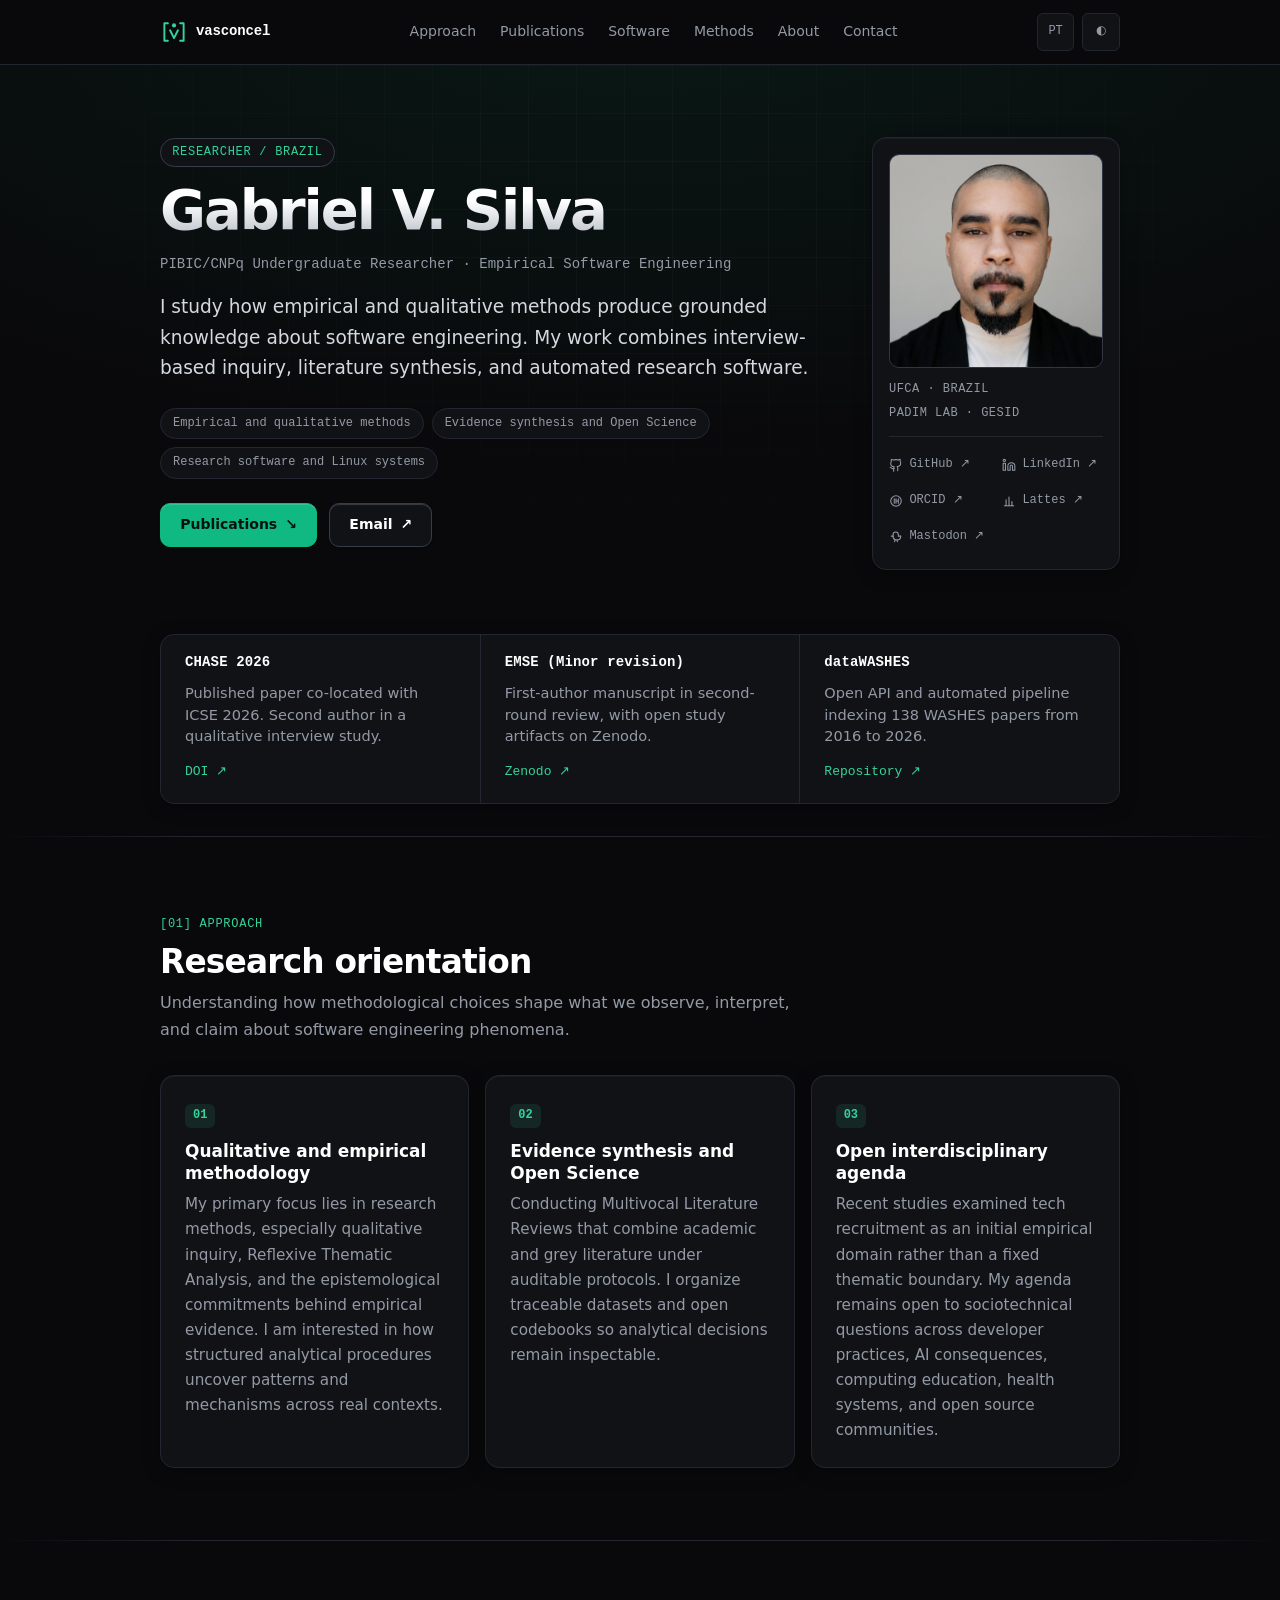
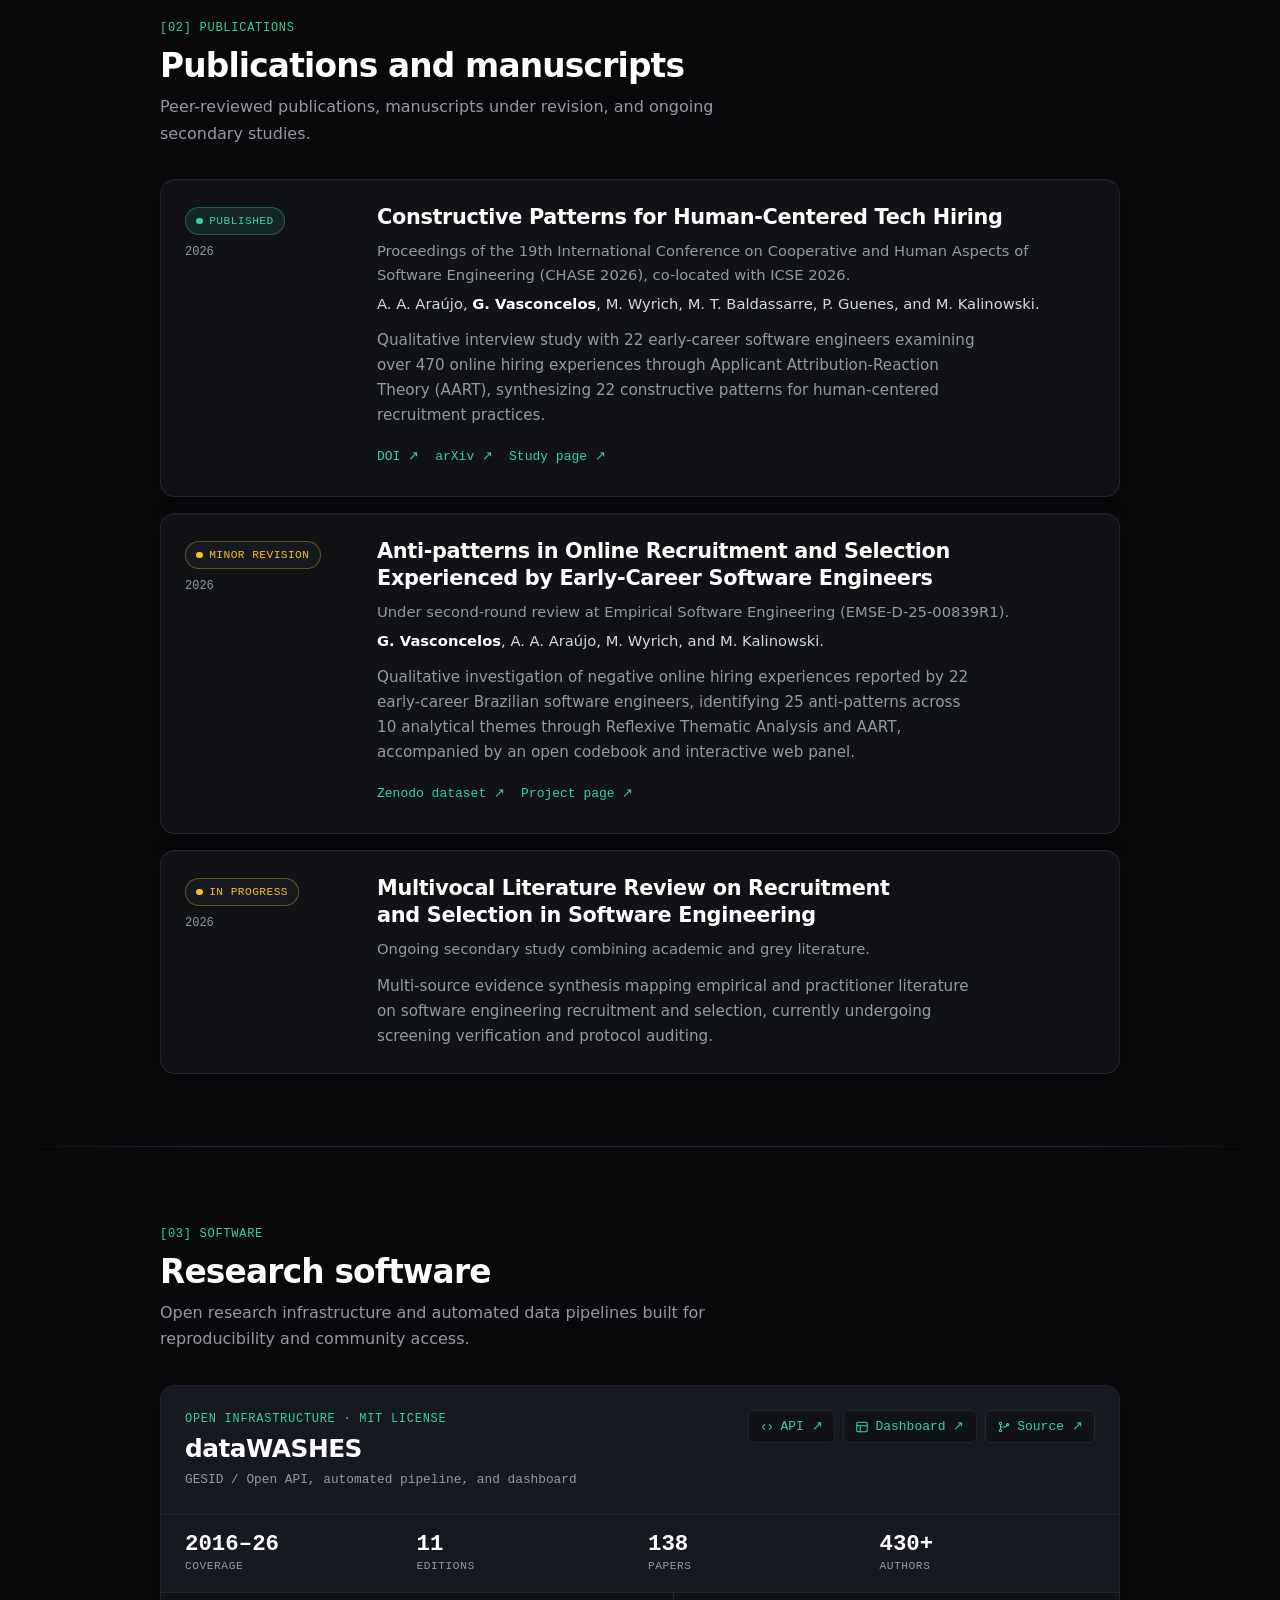
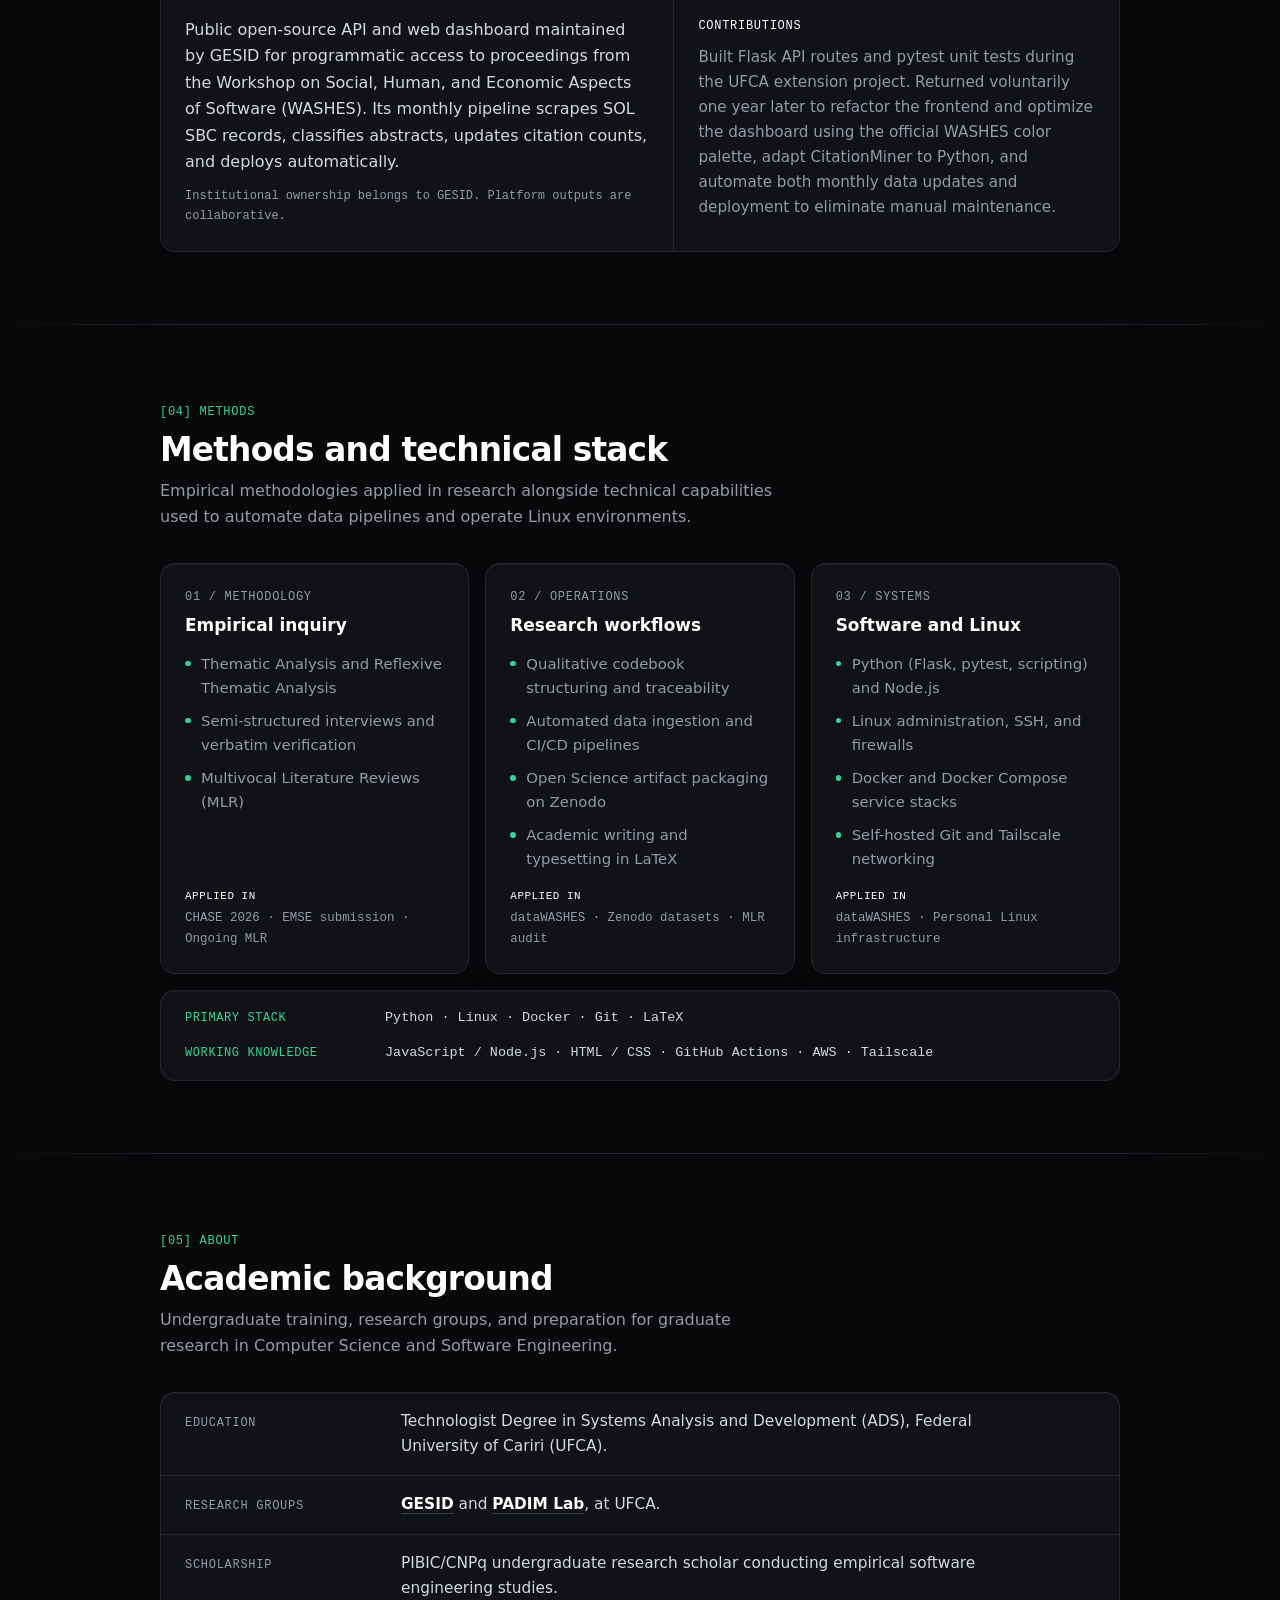
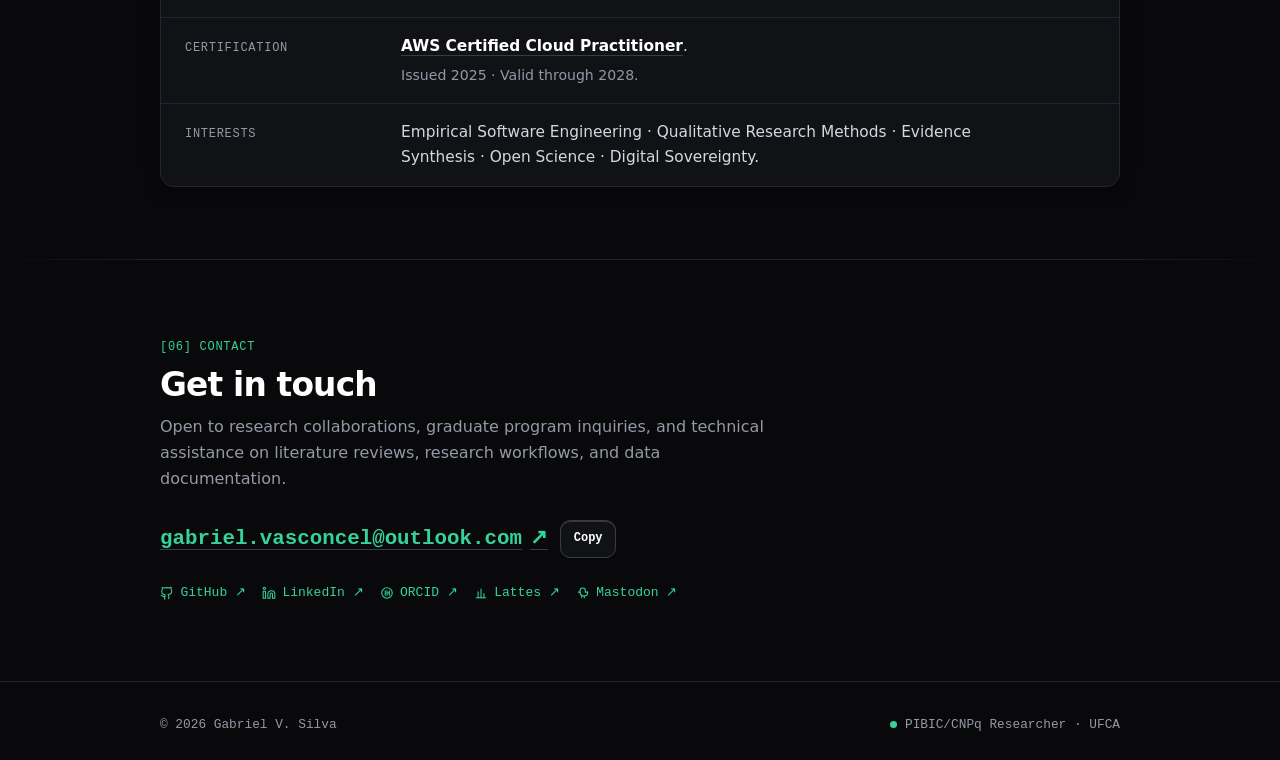
==== commit 9f63d837: "fix(portfolio): refine icons, copy control, reveal and nav state - Set page title to "Gabriel V. Sil" ====
--- a/index.html
+++ b/index.html
@@ -15,7 +15,7 @@
   <meta property="og:image" content="https://vasconcel.github.io/assets/og-image.png">
   <meta property="og:image:width" content="1200">
   <meta property="og:image:height" content="630">
-  <meta property="og:image:alt" content="Gabriel V. Silva | Empirical Software Engineering">
+  <meta property="og:image:alt" content="Gabriel V. Silva">
   <meta name="twitter:card" content="summary_large_image">
 
   <link rel="canonical" href="https://vasconcel.github.io/">
@@ -34,7 +34,7 @@
   </script>
 
   <link rel="stylesheet" href="assets/styles.css">
-  <title>Gabriel V. Silva | Empirical Software Engineering</title>
+  <title>Gabriel V. Silva</title>
 
   <script type="application/ld+json">
   {
@@ -168,11 +168,11 @@
           </figcaption>
         </figure>
         <div class="profile-links" aria-label="Academic and technical profiles">
-          <a href="https://github.com/vasconcel" target="_blank" rel="me noopener noreferrer">GitHub ↗</a>
-          <a href="https://www.linkedin.com/in/vasconcel/" target="_blank" rel="me noopener noreferrer">LinkedIn ↗</a>
-          <a href="https://orcid.org/0009-0005-1736-354X" target="_blank" rel="me noopener noreferrer">ORCID ↗</a>
-          <a href="http://lattes.cnpq.br/7193014410256740" target="_blank" rel="noopener noreferrer">Lattes ↗</a>
-          <a href="https://mastodon.com.br/@vasconcel" target="_blank" rel="me noopener noreferrer">Mastodon ↗</a>
+          <a href="https://github.com/vasconcel" target="_blank" rel="me noopener noreferrer"><svg width="14" height="14" viewBox="0 0 24 24" fill="none" stroke="currentColor" stroke-width="1.8" stroke-linecap="round" stroke-linejoin="round" aria-hidden="true" focusable="false"><path d="M15 22v-4a4.8 4.8 0 0 0-1-3.5c3 0 6-2 6-5.5.1-1.2-.3-2.5-1-3.5.3-1.2.3-2.4 0-3.5 0 0-1 0-3 1.5a12 12 0 0 0-8 0C5 2.5 4 2.5 4 2.5c-.3 1.1-.3 2.3 0 3.5A5.4 5.4 0 0 0 3 9.5c0 3.5 3 5.5 6 5.5a4.8 4.8 0 0 0-1 3.5v4"/><path d="M9 18c-4.5 2-5-2-7-2"/></svg>GitHub ↗</a>
+          <a href="https://www.linkedin.com/in/vasconcel/" target="_blank" rel="me noopener noreferrer"><svg width="14" height="14" viewBox="0 0 24 24" fill="none" stroke="currentColor" stroke-width="1.8" stroke-linecap="round" stroke-linejoin="round" aria-hidden="true" focusable="false"><path d="M16 8a6 6 0 0 1 6 6v7h-4v-7a2 2 0 0 0-2-2 2 2 0 0 0-2 2v7h-4v-7a6 6 0 0 1 6-6z"/><rect width="4" height="12" x="2" y="9"/><circle cx="4" cy="4" r="2"/></svg>LinkedIn ↗</a>
+          <a href="https://orcid.org/0009-0005-1736-354X" target="_blank" rel="me noopener noreferrer"><svg width="14" height="14" viewBox="0 0 24 24" fill="none" stroke="currentColor" stroke-width="1.8" stroke-linecap="round" stroke-linejoin="round" aria-hidden="true" focusable="false"><circle cx="12" cy="12" r="9"/><path d="M9 16V8m3 0v8m0-4h4m0-4v8"/></svg>ORCID ↗</a>
+          <a href="http://lattes.cnpq.br/7193014410256740" target="_blank" rel="noopener noreferrer"><svg width="14" height="14" viewBox="0 0 24 24" fill="none" stroke="currentColor" stroke-width="1.8" stroke-linecap="round" stroke-linejoin="round" aria-hidden="true" focusable="false"><path d="M4 20h16"/><path d="M7 20V10m5 10V5m5 15v-7"/></svg>Lattes ↗</a>
+          <a href="https://mastodon.com.br/@vasconcel" target="_blank" rel="me noopener noreferrer"><svg width="14" height="14" viewBox="0 0 24 24" fill="none" stroke="currentColor" stroke-width="1.8" stroke-linecap="round" stroke-linejoin="round" aria-hidden="true" focusable="false"><path d="M20 10.5c0 4-2.6 6.5-6.5 6.5S7 14.5 7 10.5V8a4.5 4.5 0 0 1 9 0v2.5"/><path d="M7 10.5H4m16 0h-3M9.5 20l1-3m4 3-1-3"/></svg>Mastodon ↗</a>
         </div>
       </aside>
     </div>
@@ -296,10 +296,9 @@
               <p class="project-repo">GESID / Open API, automated pipeline, and dashboard</p>
             </div>
             <div class="project-actions">
-              <a class="link-arrow" href="https://gesid.github.io/dataWASHES" target="_blank" rel="noopener noreferrer">Overview ↗</a>
-              <a class="link-arrow" href="https://datawashes.pythonanywhere.com/" target="_blank" rel="noopener noreferrer">API ↗</a>
-              <a class="link-arrow" href="https://datawashes.pythonanywhere.com/dashboard" target="_blank" rel="noopener noreferrer">Dashboard ↗</a>
-              <a class="link-arrow" href="https://github.com/gesid/dataWASHES" target="_blank" rel="noopener noreferrer">Source ↗</a>
+              <a class="link-arrow" href="https://datawashes.pythonanywhere.com/" target="_blank" rel="noopener noreferrer"><svg width="14" height="14" viewBox="0 0 24 24" fill="none" stroke="currentColor" stroke-width="1.8" stroke-linecap="round" stroke-linejoin="round" aria-hidden="true" focusable="false"><path d="m8 8-4 4 4 4m8-8 4 4-4 4"/></svg>API ↗</a>
+              <a class="link-arrow" href="https://datawashes.pythonanywhere.com/dashboard" target="_blank" rel="noopener noreferrer"><svg width="14" height="14" viewBox="0 0 24 24" fill="none" stroke="currentColor" stroke-width="1.8" stroke-linecap="round" stroke-linejoin="round" aria-hidden="true" focusable="false"><rect x="3" y="4" width="18" height="16" rx="2"/><path d="M3 10h18M9 10v10"/></svg>Dashboard ↗</a>
+              <a class="link-arrow" href="https://github.com/gesid/dataWASHES" target="_blank" rel="noopener noreferrer"><svg width="14" height="14" viewBox="0 0 24 24" fill="none" stroke="currentColor" stroke-width="1.8" stroke-linecap="round" stroke-linejoin="round" aria-hidden="true" focusable="false"><circle cx="6" cy="6" r="2"/><circle cx="6" cy="18" r="2"/><circle cx="18" cy="8" r="2"/><path d="M6 8v8m0-4h6a6 6 0 0 0 6-4"/></svg>Source ↗</a>
             </div>
           </header>
           <div class="project-body">
@@ -360,7 +359,7 @@
             </div>
             <ul class="capability-items">
               <li>Python (Flask, pytest, scripting) and Node.js</li>
-              <li>Debian administration, SSH, and firewalls</li>
+              <li>Linux administration, SSH, and firewalls</li>
               <li>Docker and Docker Compose service stacks</li>
               <li>Self-hosted Git and Tailscale networking</li>
             </ul>
@@ -368,7 +367,7 @@
           </article>
         </div>
         <div class="tools-line">
-          <p><span>Primary stack</span> Python · Linux (Debian) · Docker · Git · LaTeX</p>
+          <p><span>Primary stack</span> Python · Linux · Docker · Git · LaTeX</p>
           <p><span>Working knowledge</span> JavaScript / Node.js · HTML / CSS · GitHub Actions · AWS · Tailscale</p>
         </div>
       </div>
@@ -384,7 +383,7 @@
         <div class="facts">
           <div class="fact">
             <h3 class="fact-label">Education</h3>
-            <p class="fact-value">Technologist Degree in Systems Analysis and Development (ADS), Federal University of Cariri (UFCA). <span class="fact-note">Expected completion in early 2027 (GPA ~8.5/10). Preparing for M.Sc. admission at UFC, IFCE, or UECE.</span></p>
+            <p class="fact-value">Technologist Degree in Systems Analysis and Development (ADS), Federal University of Cariri (UFCA).</p>
           </div>
           <div class="fact">
             <h3 class="fact-label">Research groups</h3>
@@ -413,13 +412,17 @@
           <h2 class="section-title" id="contact-title">Get in touch</h2>
           <p class="section-lead">Open to research collaborations, graduate program inquiries, and technical assistance on literature reviews, research workflows, and data documentation.</p>
         </header>
-        <p class="closing-email"><a class="email-link" href="mailto:gabriel.vasconcel@outlook.com">gabriel.vasconcel@outlook.com <span class="email-link-icon" aria-hidden="true">↗</span></a></p>
+        <div class="email-row">
+          <a class="email-link" href="mailto:gabriel.vasconcel@outlook.com">gabriel.vasconcel@outlook.com <span class="email-link-icon" aria-hidden="true">↗</span></a>
+          <button class="btn btn--copy" type="button" data-copy-email="gabriel.vasconcel@outlook.com" data-label-default="Copy" data-label-copied="Copied">Copy</button>
+          <span class="sr-only" aria-live="polite" id="copy-status"></span>
+        </div>
         <div class="closing-links" aria-label="External profiles">
-          <a class="link-arrow" href="https://github.com/vasconcel" target="_blank" rel="me noopener noreferrer">GitHub ↗</a>
-          <a class="link-arrow" href="https://www.linkedin.com/in/vasconcel/" target="_blank" rel="me noopener noreferrer">LinkedIn ↗</a>
-          <a class="link-arrow" href="https://orcid.org/0009-0005-1736-354X" target="_blank" rel="me noopener noreferrer">ORCID ↗</a>
-          <a class="link-arrow" href="http://lattes.cnpq.br/7193014410256740" target="_blank" rel="noopener noreferrer">Lattes ↗</a>
-          <a class="link-arrow" href="https://mastodon.com.br/@vasconcel" target="_blank" rel="me noopener noreferrer">Mastodon ↗</a>
+          <a class="link-arrow" href="https://github.com/vasconcel" target="_blank" rel="me noopener noreferrer"><svg width="14" height="14" viewBox="0 0 24 24" fill="none" stroke="currentColor" stroke-width="1.8" stroke-linecap="round" stroke-linejoin="round" aria-hidden="true" focusable="false"><path d="M15 22v-4a4.8 4.8 0 0 0-1-3.5c3 0 6-2 6-5.5.1-1.2-.3-2.5-1-3.5.3-1.2.3-2.4 0-3.5 0 0-1 0-3 1.5a12 12 0 0 0-8 0C5 2.5 4 2.5 4 2.5c-.3 1.1-.3 2.3 0 3.5A5.4 5.4 0 0 0 3 9.5c0 3.5 3 5.5 6 5.5a4.8 4.8 0 0 0-1 3.5v4"/><path d="M9 18c-4.5 2-5-2-7-2"/></svg>GitHub ↗</a>
+          <a class="link-arrow" href="https://www.linkedin.com/in/vasconcel/" target="_blank" rel="me noopener noreferrer"><svg width="14" height="14" viewBox="0 0 24 24" fill="none" stroke="currentColor" stroke-width="1.8" stroke-linecap="round" stroke-linejoin="round" aria-hidden="true" focusable="false"><path d="M16 8a6 6 0 0 1 6 6v7h-4v-7a2 2 0 0 0-2-2 2 2 0 0 0-2 2v7h-4v-7a6 6 0 0 1 6-6z"/><rect width="4" height="12" x="2" y="9"/><circle cx="4" cy="4" r="2"/></svg>LinkedIn ↗</a>
+          <a class="link-arrow" href="https://orcid.org/0009-0005-1736-354X" target="_blank" rel="me noopener noreferrer"><svg width="14" height="14" viewBox="0 0 24 24" fill="none" stroke="currentColor" stroke-width="1.8" stroke-linecap="round" stroke-linejoin="round" aria-hidden="true" focusable="false"><circle cx="12" cy="12" r="9"/><path d="M9 16V8m3 0v8m0-4h4m0-4v8"/></svg>ORCID ↗</a>
+          <a class="link-arrow" href="http://lattes.cnpq.br/7193014410256740" target="_blank" rel="noopener noreferrer"><svg width="14" height="14" viewBox="0 0 24 24" fill="none" stroke="currentColor" stroke-width="1.8" stroke-linecap="round" stroke-linejoin="round" aria-hidden="true" focusable="false"><path d="M4 20h16"/><path d="M7 20V10m5 10V5m5 15v-7"/></svg>Lattes ↗</a>
+          <a class="link-arrow" href="https://mastodon.com.br/@vasconcel" target="_blank" rel="me noopener noreferrer"><svg width="14" height="14" viewBox="0 0 24 24" fill="none" stroke="currentColor" stroke-width="1.8" stroke-linecap="round" stroke-linejoin="round" aria-hidden="true" focusable="false"><path d="M20 10.5c0 4-2.6 6.5-6.5 6.5S7 14.5 7 10.5V8a4.5 4.5 0 0 1 9 0v2.5"/><path d="M7 10.5H4m16 0h-3M9.5 20l1-3m4 3-1-3"/></svg>Mastodon ↗</a>
         </div>
       </div>
     </section>
--- a/assets/styles.css
+++ b/assets/styles.css
@@ -218,6 +218,19 @@
   border-image: linear-gradient(90deg, transparent, var(--color-border) 15%, var(--color-border) 85%, transparent) 1;
 }
 
+html.has-reveal .reveal {
+  opacity: 0;
+  transform: translateY(20px);
+  transition:
+    opacity 520ms cubic-bezier(0.16, 1, 0.3, 1),
+    transform 520ms cubic-bezier(0.16, 1, 0.3, 1);
+}
+
+html.has-reveal .reveal.is-visible {
+  opacity: 1;
+  transform: translateY(0);
+}
+
 section[id],
 header[id] {
   scroll-margin-top: var(--nav-offset);
@@ -567,6 +580,7 @@
 .profile-links a {
   display: inline-flex;
   align-items: center;
+  gap: 0.4rem;
   min-height: 2rem;
   text-decoration: none;
   color: var(--color-muted);
@@ -822,8 +836,36 @@
   margin-bottom: var(--space-5);
 }
 
-.closing-email {
-  margin-top: 0;
+.email-row {
+  display: flex;
+  flex-wrap: wrap;
+  align-items: center;
+  gap: var(--space-3);
+}
+
+.btn--copy {
+  min-height: 2.35rem;
+  padding: 0.35rem 0.8rem;
+  font-family: var(--font-mono);
+  font-size: var(--font-size-xs);
+}
+
+.btn--copy.is-copied {
+  border-color: var(--color-accent);
+  background: var(--color-accent-soft);
+  color: var(--color-accent);
+}
+
+.sr-only {
+  position: absolute;
+  width: 1px;
+  height: 1px;
+  padding: 0;
+  margin: -1px;
+  overflow: hidden;
+  clip: rect(0, 0, 0, 0);
+  white-space: nowrap;
+  border: 0;
 }
 
 .email-link {
@@ -843,6 +885,10 @@
   flex-wrap: wrap;
   gap: var(--space-2) var(--space-4);
   margin-top: var(--space-4);
+}
+
+.closing-links .link-arrow {
+  gap: 0.4rem;
 }
 
 /* ==========================================================================
@@ -895,6 +941,7 @@
 }
 
 .project-actions .link-arrow {
+  gap: 0.4rem;
   padding: 0.32rem 0.7rem;
   border: 1px solid var(--color-border);
   border-radius: var(--radius-sm);
@@ -1053,11 +1100,26 @@
   gap: var(--space-2);
 }
 
+@keyframes status-pulse {
+  0%,
+  100% {
+    opacity: 0.6;
+    transform: scale(1);
+  }
+
+  50% {
+    opacity: 1;
+    transform: scale(1.3);
+    box-shadow: 0 0 0 3px var(--color-accent-soft);
+  }
+}
+
 .footer-status span {
   width: 0.45rem;
   height: 0.45rem;
   border-radius: var(--radius-pill);
   background: var(--color-status-ok);
+  animation: status-pulse 2.4s ease-in-out infinite;
 }
 
 /* ==========================================================================
@@ -1109,6 +1171,12 @@
   background: var(--color-btn-bg-hover);
   border-color: var(--color-btn-bg-hover);
   color: var(--color-btn-fg);
+}
+
+.btn--copy.is-copied:hover {
+  border-color: var(--color-accent);
+  background: var(--color-accent-soft);
+  color: var(--color-accent);
 }
 
 .btn:active,
@@ -1233,6 +1301,16 @@
     grid-template-columns: repeat(3, minmax(0, 1fr));
   }
 
+  html.has-reveal .research-index li:nth-child(2),
+  html.has-reveal .capability:nth-child(2) {
+    transition-delay: 80ms;
+  }
+
+  html.has-reveal .research-index li:nth-child(3),
+  html.has-reveal .capability:nth-child(3) {
+    transition-delay: 160ms;
+  }
+
   .project {
     display: grid;
     grid-template-columns: minmax(0, 1.15fr) minmax(0, 1fr);
@@ -1287,6 +1365,17 @@
 
   .btn:hover {
     transform: none;
+  }
+
+  .footer-status span {
+    animation: none;
+    transform: none;
+  }
+
+  html.has-reveal .reveal {
+    opacity: 1;
+    transform: none;
+    transition: none;
   }
 }
 
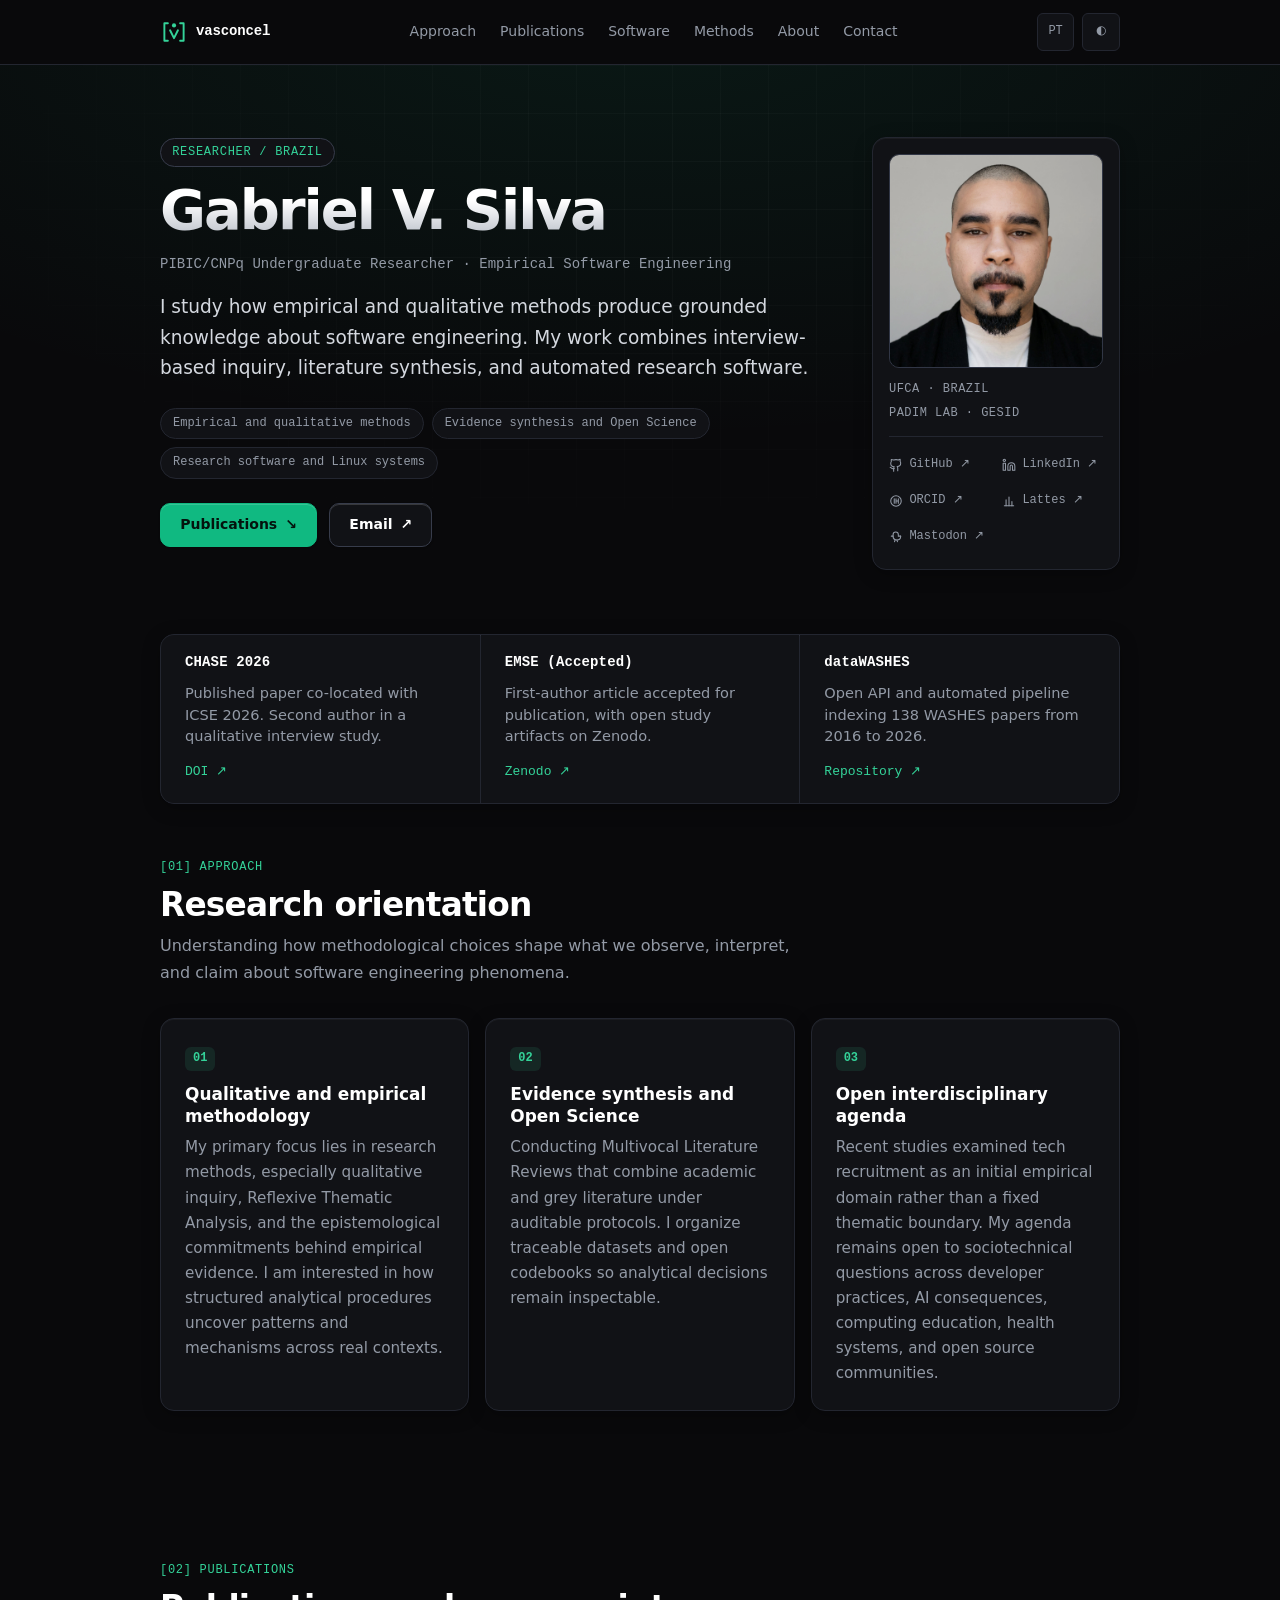
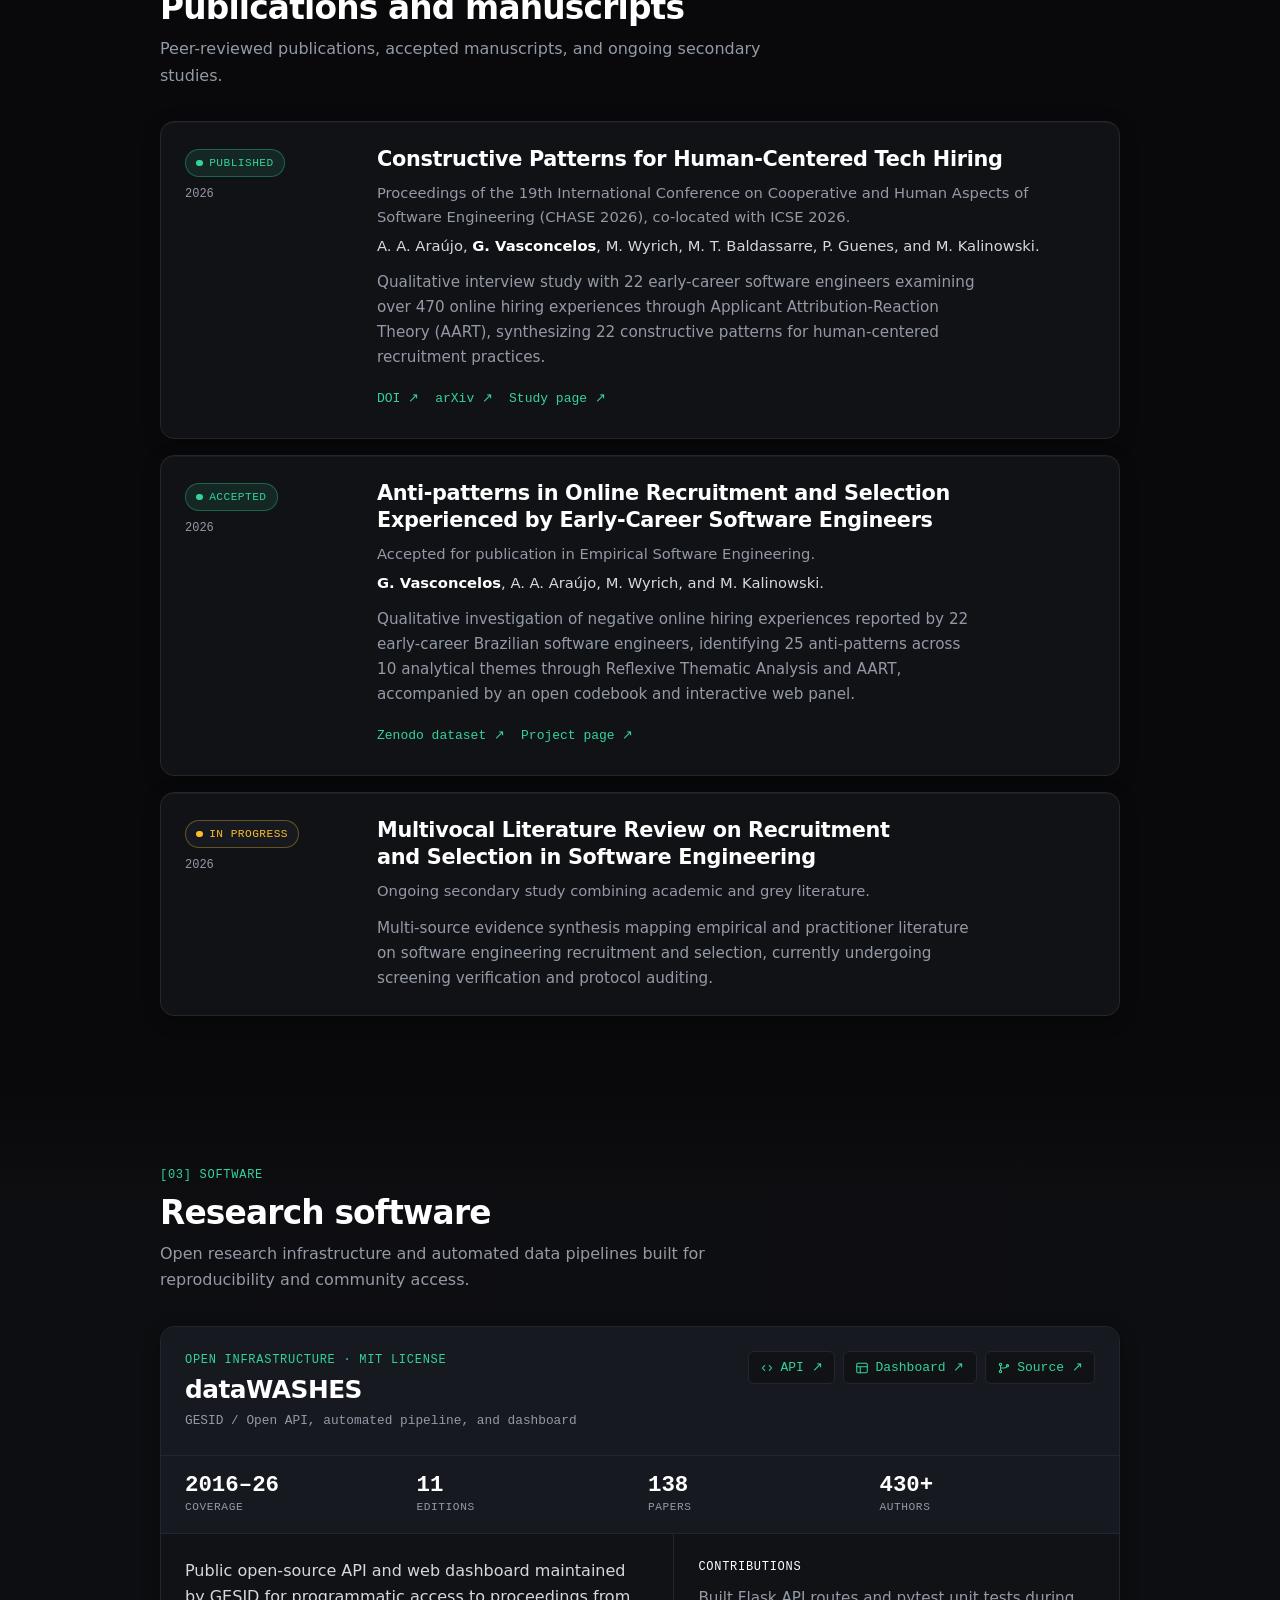
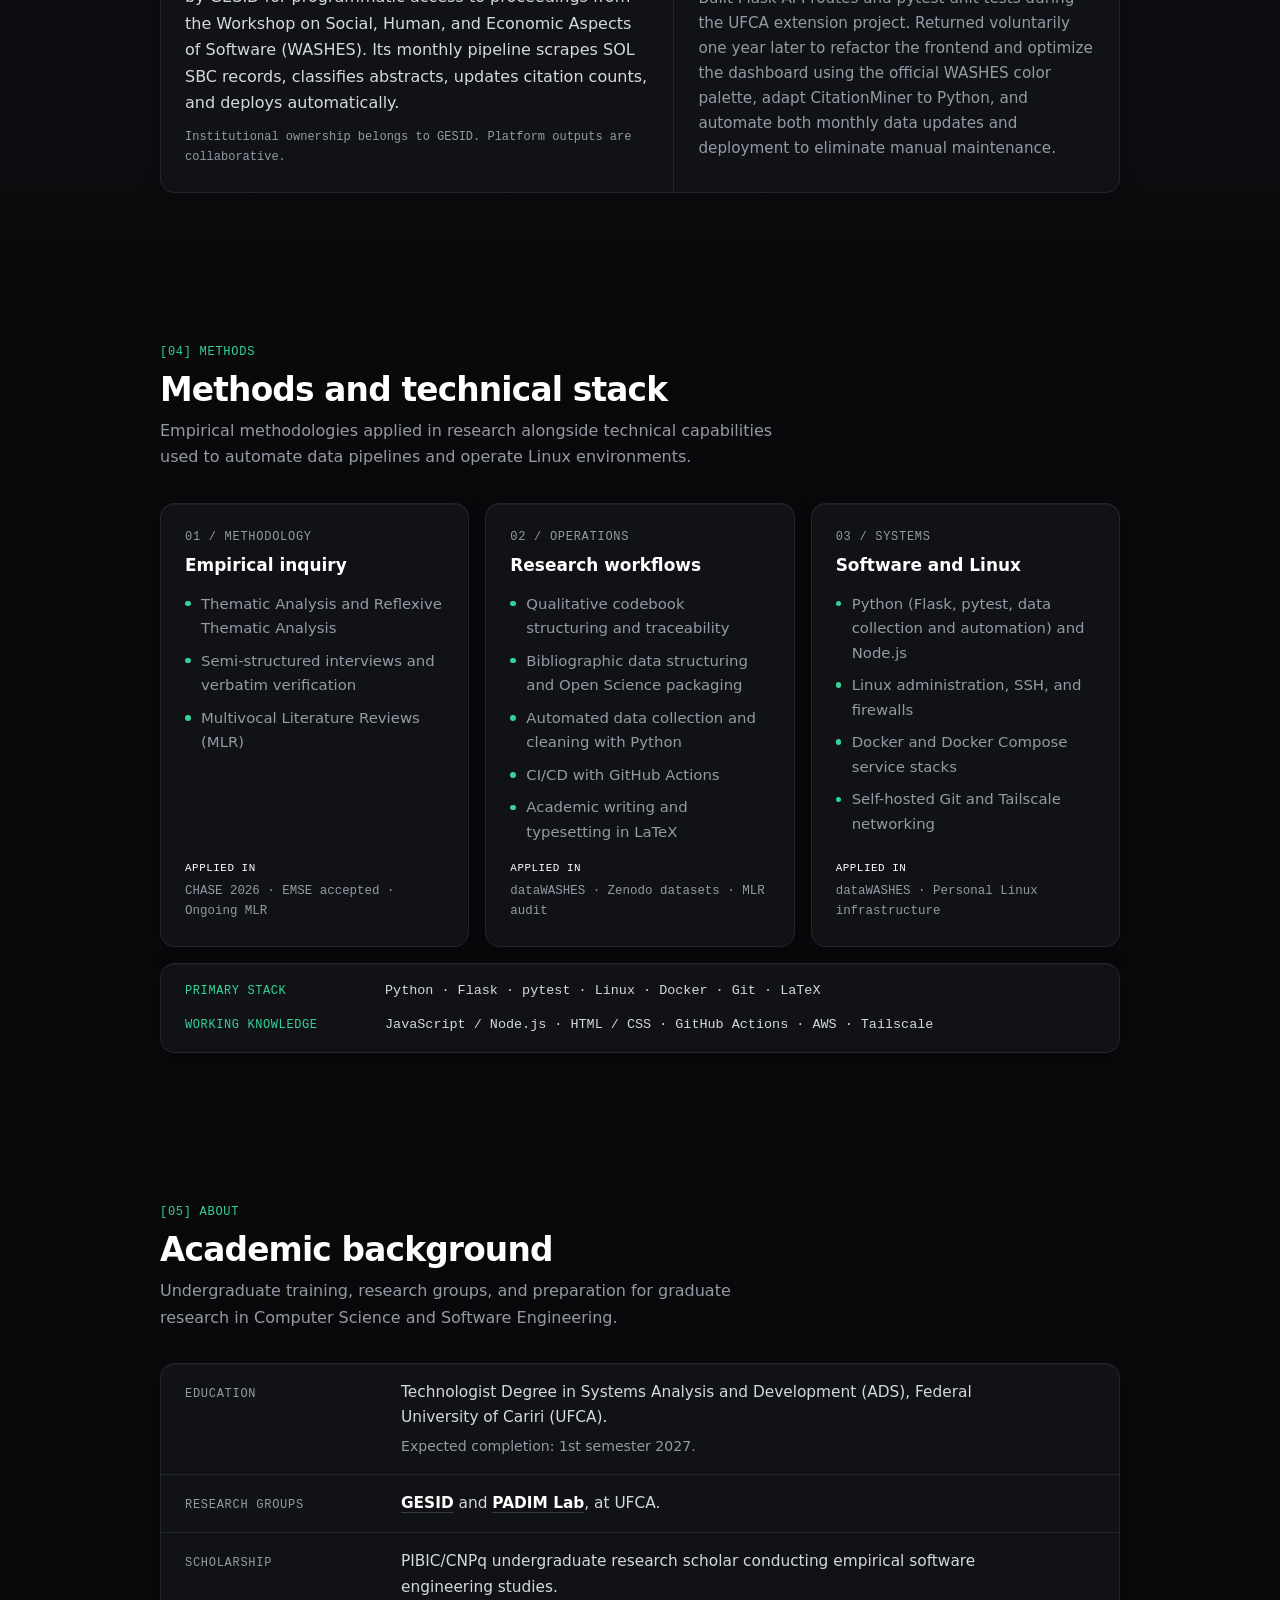
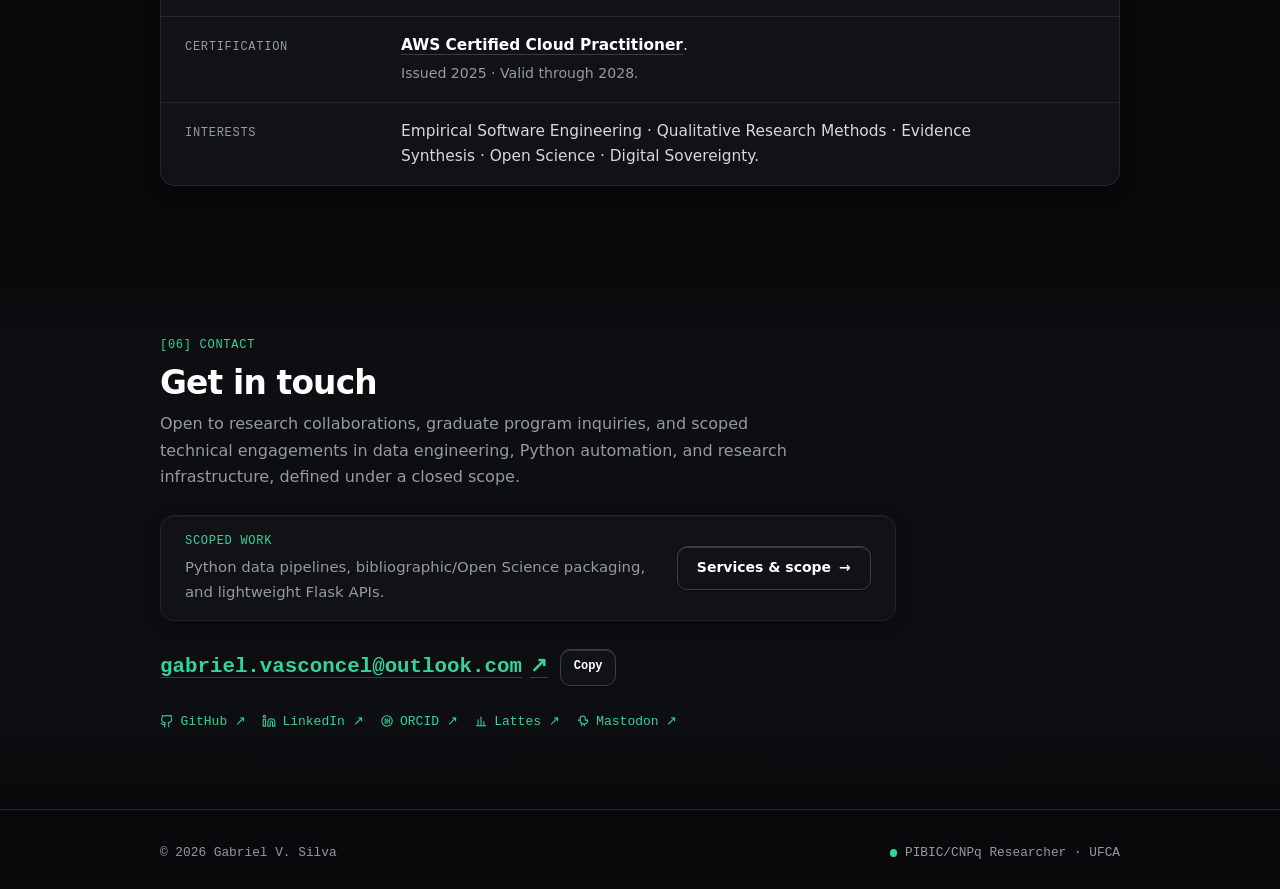
==== commit 6b81f961: "feat(portfolio): add scoped services pages and contact CTA - add EN/PT services pages from services." ====
--- a/index.html
+++ b/index.html
@@ -37,82 +37,63 @@
   <title>Gabriel V. Silva</title>
 
   <script type="application/ld+json">
-  {
-    "@context": "https://schema.org",
-    "@graph": [
-      {
-        "@type": "Person",
-        "@id": "https://vasconcel.github.io/#person",
-        "name": "Gabriel V. Silva",
-        "alternateName": [
-          "Gabriel Vasconcelos",
-          "G. Vasconcelos",
-          "Gabriel Vasconcelos Andrade da Silva"
-        ],
-        "url": "https://vasconcel.github.io/",
-        "email": "mailto:gabriel.vasconcel@outlook.com",
-        "jobTitle": "PIBIC/CNPq Undergraduate Researcher",
-        "description": "PIBIC/CNPq undergraduate researcher at UFCA studying empirical software engineering, qualitative methods, evidence synthesis, and open research software.",
-        "affiliation": {
-          "@type": "CollegeOrUniversity",
-          "name": "Federal University of Cariri (UFCA)"
-        },
-        "knowsAbout": [
-          "Empirical Software Engineering",
-          "Qualitative Research",
-          "Reflexive Thematic Analysis",
-          "Multivocal Literature Review",
-          "Evidence Synthesis",
-          "Open Science",
-          "Research Software",
-          "Linux Systems Administration"
-        ],
-        "sameAs": [
-          "https://github.com/vasconcel",
-          "https://www.linkedin.com/in/vasconcel/",
-          "https://orcid.org/0009-0005-1736-354X",
-          "http://lattes.cnpq.br/7193014410256740",
-          "https://mastodon.com.br/@vasconcel"
-        ]
+{
+  "@context": "https://schema.org",
+  "@graph": [
+    {
+      "@type": "Person",
+      "@id": "https://vasconcel.github.io/#person",
+      "name": "Gabriel V. Silva",
+      "alternateName": [
+        "Gabriel Vasconcelos",
+        "G. Vasconcelos",
+        "Gabriel Vasconcelos Andrade da Silva"
+      ],
+      "url": "https://vasconcel.github.io/",
+      "email": "mailto:gabriel.vasconcel@outlook.com",
+      "jobTitle": "PIBIC/CNPq Undergraduate Researcher",
+      "description": "PIBIC/CNPq undergraduate researcher at UFCA studying empirical software engineering, qualitative methods, evidence synthesis, and open research software.",
+      "affiliation": {
+        "@type": "CollegeOrUniversity",
+        "name": "Federal University of Cariri (UFCA)",
+        "url": "https://www.ufca.edu.br/"
       },
-      {
-        "@type": "ScholarlyArticle",
-        "name": "Constructive Patterns for Human-Centered Tech Hiring",
-        "datePublished": "2026",
-        "inLanguage": "en",
-        "url": "https://doi.org/10.1145/3794860.3794899",
-        "sameAs": [
-          "https://arxiv.org/abs/2602.13845"
-        ],
-        "isPartOf": "Proceedings of the 19th International Conference on Cooperative and Human Aspects of Software Engineering (CHASE 2026)",
-        "author": [
-          {
-            "@type": "Person",
-            "name": "Allysson Allex Araújo"
-          },
-          {
-            "@id": "https://vasconcel.github.io/#person"
-          },
-          {
-            "@type": "Person",
-            "name": "Marvin Wyrich"
-          },
-          {
-            "@type": "Person",
-            "name": "Maria Teresa Baldassarre"
-          },
-          {
-            "@type": "Person",
-            "name": "Paloma Guenes"
-          },
-          {
-            "@type": "Person",
-            "name": "Marcos Kalinowski"
-          }
-        ]
+      "sameAs": [
+        "https://github.com/vasconcel",
+        "https://www.linkedin.com/in/vasconcel/",
+        "https://orcid.org/0009-0005-1736-354X",
+        "http://lattes.cnpq.br/7193014410256740",
+        "https://mastodon.com.br/@vasconcel"
+      ]
+    },
+    {
+      "@type": "WebSite",
+      "@id": "https://vasconcel.github.io/#website",
+      "url": "https://vasconcel.github.io/",
+      "name": "Gabriel V. Silva",
+      "author": {
+        "@id": "https://vasconcel.github.io/#person"
       }
-    ]
-  }
+    },
+    {
+      "@type": "ScholarlyArticle",
+      "headline": "chase2026",
+      "author": {
+        "@id": "https://vasconcel.github.io/#person"
+      },
+      "url": "https://doi.org/10.1145/3794860.3794899"
+    },
+    {
+      "@type": "ScholarlyArticle",
+      "headline": "emse2026",
+      "author": {
+        "@id": "https://vasconcel.github.io/#person"
+      },
+      "url": "https://vasconcel.github.io/",
+      "sameAs": "https://gesid.github.io/papers/swe-aps-hiring"
+    }
+  ]
+}
   </script>
 </head>
 <body>
@@ -188,8 +169,8 @@
             <a class="link-arrow" href="https://doi.org/10.1145/3794860.3794899" target="_blank" rel="noopener noreferrer">DOI ↗</a>
           </li>
           <li>
-            <strong>EMSE (Minor revision)</strong>
-            <span>First-author manuscript in second-round review, with open study artifacts on Zenodo.</span>
+            <strong>EMSE (Accepted)</strong>
+            <span>First-author article accepted for publication, with open study artifacts on Zenodo.</span>
             <a class="link-arrow" href="https://doi.org/10.5281/zenodo.17552394" target="_blank" rel="noopener noreferrer">Zenodo ↗</a>
           </li>
           <li>
@@ -230,7 +211,7 @@
         <header class="section-head">
           <p class="section-kicker">[02] Publications</p>
           <h2 class="section-title" id="publications-title">Publications and manuscripts</h2>
-          <p class="section-lead">Peer-reviewed publications, manuscripts under revision, and ongoing secondary studies.</p>
+          <p class="section-lead">Peer-reviewed publications, accepted manuscripts, and ongoing secondary studies.</p>
         </header>
         <ol class="publication-list">
           <li class="publication">
@@ -252,12 +233,12 @@
           </li>
           <li class="publication">
             <div class="pub-rail">
-              <span class="status status--revision">Minor revision</span>
+              <span class="status status--accepted">Accepted</span>
               <span class="pub-year">2026</span>
             </div>
             <div class="pub-main">
               <h3 class="pub-title"><a href="https://gesid.github.io/papers/swe-aps-hiring" target="_blank" rel="noopener noreferrer">Anti-patterns in Online Recruitment and Selection Experienced by Early-Career Software Engineers</a></h3>
-              <p class="pub-venue">Under second-round review at Empirical Software Engineering (EMSE-D-25-00839R1).</p>
+              <p class="pub-venue">Accepted for publication in Empirical Software Engineering.</p>
               <p class="pub-authors"><strong>G. Vasconcelos</strong>, A. A. Araújo, M. Wyrich, and M. Kalinowski.</p>
               <p class="pub-abstract">Qualitative investigation of negative online hiring experiences reported by 22 early-career Brazilian software engineers, identifying 25 anti-patterns across 10 analytical themes through Reflexive Thematic Analysis and AART, accompanied by an open codebook and interactive web panel.</p>
               <div class="entry-links">
@@ -337,7 +318,7 @@
               <li>Semi-structured interviews and verbatim verification</li>
               <li>Multivocal Literature Reviews (MLR)</li>
             </ul>
-            <p class="capability-evidence"><span>Applied in</span>CHASE 2026 · EMSE submission · Ongoing MLR</p>
+            <p class="capability-evidence"><span>Applied in</span>CHASE 2026 · EMSE accepted · Ongoing MLR</p>
           </article>
           <article class="capability">
             <div class="capability-head">
@@ -346,8 +327,9 @@
             </div>
             <ul class="capability-items">
               <li>Qualitative codebook structuring and traceability</li>
-              <li>Automated data ingestion and CI/CD pipelines</li>
-              <li>Open Science artifact packaging on Zenodo</li>
+              <li>Bibliographic data structuring and Open Science packaging</li>
+              <li>Automated data collection and cleaning with Python</li>
+              <li>CI/CD with GitHub Actions</li>
               <li>Academic writing and typesetting in LaTeX</li>
             </ul>
             <p class="capability-evidence"><span>Applied in</span>dataWASHES · Zenodo datasets · MLR audit</p>
@@ -358,7 +340,7 @@
               <h3 class="capability-title">Software and Linux</h3>
             </div>
             <ul class="capability-items">
-              <li>Python (Flask, pytest, scripting) and Node.js</li>
+              <li>Python (Flask, pytest, data collection and automation) and Node.js</li>
               <li>Linux administration, SSH, and firewalls</li>
               <li>Docker and Docker Compose service stacks</li>
               <li>Self-hosted Git and Tailscale networking</li>
@@ -367,7 +349,7 @@
           </article>
         </div>
         <div class="tools-line">
-          <p><span>Primary stack</span> Python · Linux · Docker · Git · LaTeX</p>
+          <p><span>Primary stack</span> Python · Flask · pytest · Linux · Docker · Git · LaTeX</p>
           <p><span>Working knowledge</span> JavaScript / Node.js · HTML / CSS · GitHub Actions · AWS · Tailscale</p>
         </div>
       </div>
@@ -383,7 +365,7 @@
         <div class="facts">
           <div class="fact">
             <h3 class="fact-label">Education</h3>
-            <p class="fact-value">Technologist Degree in Systems Analysis and Development (ADS), Federal University of Cariri (UFCA).</p>
+            <p class="fact-value">Technologist Degree in Systems Analysis and Development (ADS), Federal University of Cariri (UFCA). <span class="fact-note">Expected completion: 1st semester 2027.</span></p>
           </div>
           <div class="fact">
             <h3 class="fact-label">Research groups</h3>
@@ -410,8 +392,15 @@
         <header class="section-head">
           <p class="section-kicker">[06] Contact</p>
           <h2 class="section-title" id="contact-title">Get in touch</h2>
-          <p class="section-lead">Open to research collaborations, graduate program inquiries, and technical assistance on literature reviews, research workflows, and data documentation.</p>
-        </header>
+          <p class="section-lead">Open to research collaborations, graduate program inquiries, and scoped technical engagements in data engineering, Python automation, and research infrastructure, defined under a closed scope.</p>
+        </header>
+        <div class="services-cta">
+          <div class="services-cta-copy">
+            <p class="services-cta-kicker">Scoped work</p>
+            <p class="services-cta-text">Python data pipelines, bibliographic/Open Science packaging, and lightweight Flask APIs.</p>
+          </div>
+          <a class="btn" href="services/">Services &amp; scope <span aria-hidden="true">→</span></a>
+        </div>
         <div class="email-row">
           <a class="email-link" href="mailto:gabriel.vasconcel@outlook.com">gabriel.vasconcel@outlook.com <span class="email-link-icon" aria-hidden="true">↗</span></a>
           <button class="btn btn--copy" type="button" data-copy-email="gabriel.vasconcel@outlook.com" data-label-default="Copy" data-label-copied="Copied">Copy</button>
--- a/assets/styles.css
+++ b/assets/styles.css
@@ -73,6 +73,7 @@
   --color-muted: #939aa6;
   --color-border: #232630;
   --color-border-strong: #373c4b;
+  --color-border-accent: rgba(52, 211, 153, 0.34);
   --color-grid: rgba(255, 255, 255, 0.028);
   --color-accent: #34d399;
   --color-accent-hover: #6ee7b7;
@@ -83,6 +84,9 @@
   --color-status-ok: #34d399;
   --color-status-warn: #fbbf24;
   --color-ambient: rgba(16, 185, 129, 0.09);
+  --color-band: rgba(17, 18, 22, 0.55);
+  --color-band-fade: rgba(17, 18, 22, 0);
+  --color-surface-glass: rgba(17, 18, 22, 0.82);
 
   /* Typography */
   --font-sans: "Inter", "SF Pro Text", system-ui, -apple-system, "Segoe UI", Roboto, "Helvetica Neue", Arial, sans-serif;
@@ -117,6 +121,7 @@
   --radius-lg: 0.875rem;
   --radius-pill: 9999px;
   --shadow-card: inset 0 1px 0 rgba(255, 255, 255, 0.045), 0 4px 18px rgba(0, 0, 0, 0.28);
+  --shadow-card-hover: inset 0 1px 0 rgba(255, 255, 255, 0.07), 0 10px 28px rgba(0, 0, 0, 0.38);
   --shadow-btn: inset 0 1px 0 rgba(255, 255, 255, 0.16), 0 1px 2px rgba(0, 0, 0, 0.3);
   --portrait-filter: brightness(0.94) contrast(1.03);
   --transition-base: 180ms cubic-bezier(0.2, 0, 0, 1);
@@ -134,6 +139,7 @@
   --color-muted: #525866;
   --color-border: #e2e5ea;
   --color-border-strong: #c4c9d4;
+  --color-border-accent: rgba(4, 120, 87, 0.3);
   --color-grid: rgba(17, 19, 24, 0.032);
   --color-accent: #047857;
   --color-accent-hover: #065f46;
@@ -144,7 +150,11 @@
   --color-status-ok: #047857;
   --color-status-warn: #92400e;
   --color-ambient: rgba(4, 120, 87, 0.06);
+  --color-band: rgba(242, 244, 247, 0.7);
+  --color-band-fade: rgba(242, 244, 247, 0);
+  --color-surface-glass: rgba(255, 255, 255, 0.82);
   --shadow-card: 0 1px 3px rgba(17, 19, 24, 0.06), 0 1px 2px rgba(17, 19, 24, 0.04);
+  --shadow-card-hover: 0 8px 22px rgba(17, 19, 24, 0.08), 0 2px 6px rgba(17, 19, 24, 0.04);
   --shadow-btn: 0 1px 2px rgba(17, 19, 24, 0.08);
   --portrait-filter: none;
 }
@@ -193,7 +203,8 @@
 .project-tag,
 .capability-index,
 .project-role-label,
-.fact-label {
+.fact-label,
+.service-brief-kicker {
   font-family: var(--font-mono);
   font-size: var(--font-size-xs);
   font-weight: 500;
@@ -214,16 +225,27 @@
 
 .section {
   padding-block: var(--space-8);
-  border-top: 1px solid var(--color-border);
-  border-image: linear-gradient(90deg, transparent, var(--color-border) 15%, var(--color-border) 85%, transparent) 1;
+}
+
+/* Plano tonal com bordas dissolvidas: nenhuma linha corta as seções */
+#project,
+#boundaries,
+#contact {
+  background-image: linear-gradient(
+    to bottom,
+    var(--color-band-fade) 0%,
+    var(--color-band) 14%,
+    var(--color-band) 86%,
+    var(--color-band-fade) 100%
+  );
 }
 
 html.has-reveal .reveal {
   opacity: 0;
-  transform: translateY(20px);
+  transform: translateY(12px);
   transition:
-    opacity 520ms cubic-bezier(0.16, 1, 0.3, 1),
-    transform 520ms cubic-bezier(0.16, 1, 0.3, 1);
+    opacity 480ms ease-out,
+    transform 680ms cubic-bezier(0.22, 1, 0.36, 1);
 }
 
 html.has-reveal .reveal.is-visible {
@@ -274,6 +296,7 @@
     background-color var(--transition-base),
     border-color var(--transition-base),
     color var(--transition-base),
+    box-shadow var(--transition-base),
     transform var(--transition-base);
 }
 
@@ -319,7 +342,8 @@
   background: currentColor;
 }
 
-.status--published {
+.status--published,
+.status--accepted {
   color: var(--color-status-ok);
   border-color: rgba(52, 211, 153, 0.35);
   background: var(--color-accent-soft);
@@ -348,6 +372,15 @@
   border-bottom-color: var(--color-border-strong);
 }
 
+@supports ((-webkit-backdrop-filter: blur(12px)) or (backdrop-filter: blur(12px))) {
+  .global-nav.is-scrolled {
+    background: var(--color-surface-glass);
+    -webkit-backdrop-filter: blur(12px);
+    backdrop-filter: blur(12px);
+    border-bottom-color: var(--color-border);
+  }
+}
+
 .nav-inner {
   display: flex;
   flex-wrap: wrap;
@@ -370,6 +403,7 @@
 .nav-mark {
   display: inline-flex;
   color: var(--color-accent);
+  transition: color var(--transition-base), transform var(--transition-base);
 }
 
 .nav-name {
@@ -425,6 +459,15 @@
   color: var(--color-muted);
   text-decoration: none;
   transition: color var(--transition-base), background-color var(--transition-base);
+}
+
+.nav-links a.nav-back {
+  gap: 0.35rem;
+  color: var(--color-text);
+  border-right: 1px solid var(--color-border);
+  padding-right: var(--space-3);
+  margin-right: var(--space-1);
+  border-radius: 0;
 }
 
 .nav-links a.is-active {
@@ -455,6 +498,10 @@
   pointer-events: none;
 }
 
+.hero--services {
+  padding-block: var(--space-8) var(--space-6);
+}
+
 .hero-grid {
   display: grid;
   gap: var(--space-6);
@@ -516,6 +563,7 @@
   font-family: var(--font-mono);
   font-size: var(--font-size-xs);
   color: var(--color-muted);
+  transition: border-color var(--transition-base), color var(--transition-base);
 }
 
 .hero-actions {
@@ -586,9 +634,56 @@
   color: var(--color-muted);
 }
 
+/* Card lateral de resumo técnico na página de serviços */
+.service-brief {
+  gap: var(--space-3);
+}
+
+.service-brief-kicker {
+  color: var(--color-accent);
+}
+
+.service-brief-list {
+  display: grid;
+  gap: var(--space-3);
+  padding-top: var(--space-2);
+  border-top: 1px solid var(--color-border);
+}
+
+.service-brief-item {
+  display: grid;
+  gap: 0.15rem;
+}
+
+.service-brief-item dt {
+  font-family: var(--font-mono);
+  font-size: 0.7rem;
+  letter-spacing: 0.05em;
+  text-transform: uppercase;
+  color: var(--color-muted);
+}
+
+.service-brief-item dd {
+  font-size: 0.9rem;
+  color: var(--color-heading-top);
+}
+
+.service-brief-links {
+  display: flex;
+  flex-direction: column;
+  gap: var(--space-1);
+  padding-top: var(--space-3);
+  border-top: 1px solid var(--color-border);
+}
+
 /* Proof command bar */
 .proof {
-  padding-block: var(--space-4) var(--space-6);
+  padding-block: var(--space-4);
+}
+
+/* Transição de densidade suave entre a faixa de prova e [01] */
+.proof + .section {
+  padding-top: var(--space-6);
 }
 
 .proof-list {
@@ -653,7 +748,7 @@
   color: var(--color-muted);
 }
 
-/* Approach index */
+/* Approach index & process steps */
 .research-index {
   display: grid;
   gap: var(--space-4);
@@ -667,7 +762,10 @@
   border-radius: var(--radius-lg);
   background: var(--color-surface);
   box-shadow: var(--shadow-card);
-  transition: border-color var(--transition-base);
+  transition:
+    border-color var(--transition-base),
+    box-shadow var(--transition-base),
+    transform var(--transition-base);
 }
 
 .research-index li::before {
@@ -710,7 +808,10 @@
   border-radius: var(--radius-lg);
   background: var(--color-surface);
   box-shadow: var(--shadow-card);
-  transition: border-color var(--transition-base);
+  transition:
+    border-color var(--transition-base),
+    box-shadow var(--transition-base),
+    transform var(--transition-base);
 }
 
 .pub-rail {
@@ -795,7 +896,7 @@
   color: var(--color-accent);
 }
 
-/* Background facts */
+/* Background & boundaries facts */
 .facts {
   border: 1px solid var(--color-border);
   border-radius: var(--radius-lg);
@@ -820,6 +921,10 @@
   font-size: 0.96rem;
 }
 
+.facts--wide .fact-value {
+  max-width: 72ch;
+}
+
 .fact-note {
   display: block;
   margin-top: var(--space-1);
@@ -834,6 +939,46 @@
 /* Contact */
 .section--contact .section-head {
   margin-bottom: var(--space-5);
+}
+
+.services-cta {
+  display: flex;
+  flex-wrap: wrap;
+  align-items: center;
+  justify-content: space-between;
+  gap: var(--space-4);
+  max-width: 46rem;
+  margin-bottom: var(--space-5);
+  padding: var(--space-4) var(--space-5);
+  border: 1px solid var(--color-border);
+  border-radius: var(--radius-lg);
+  background: var(--color-surface);
+  box-shadow: var(--shadow-card);
+  transition: border-color var(--transition-base), box-shadow var(--transition-base);
+}
+
+.services-cta:hover {
+  border-color: var(--color-border-strong);
+}
+
+.services-cta-copy {
+  min-width: 0;
+  flex: 1 1 18rem;
+}
+
+.services-cta-kicker {
+  margin-bottom: var(--space-1);
+  font-family: var(--font-mono);
+  font-size: var(--font-size-xs);
+  font-weight: 500;
+  letter-spacing: 0.06em;
+  text-transform: uppercase;
+  color: var(--color-accent);
+}
+
+.services-cta-text {
+  font-size: 0.93rem;
+  color: var(--color-muted);
 }
 
 .email-row {
@@ -892,7 +1037,7 @@
 }
 
 /* ==========================================================================
-   09. CARDS / PROJECT COMPONENTS
+   09. CARDS / PROJECT & SERVICES COMPONENTS
    ========================================================================== */
 .project {
   border: 1px solid var(--color-border);
@@ -900,6 +1045,7 @@
   background: var(--color-surface);
   box-shadow: var(--shadow-card);
   overflow: hidden;
+  transition: border-color var(--transition-base), box-shadow var(--transition-base);
 }
 
 .project + .project {
@@ -1012,7 +1158,7 @@
   color: var(--color-muted);
 }
 
-/* Capability bento cards */
+/* Capability & offer bento cards */
 .capability-list {
   display: grid;
   gap: var(--space-4);
@@ -1026,7 +1172,10 @@
   border-radius: var(--radius-lg);
   background: var(--color-surface);
   box-shadow: var(--shadow-card);
-  transition: border-color var(--transition-base);
+  transition:
+    border-color var(--transition-base),
+    box-shadow var(--transition-base),
+    transform var(--transition-base);
 }
 
 .capability-title {
@@ -1076,6 +1225,60 @@
   color: var(--color-heading-top);
 }
 
+/* Offer card extensions (/services/) */
+.offer-card {
+  gap: var(--space-4);
+}
+
+.offer-sublabel {
+  display: block;
+  margin-bottom: 0.35rem;
+  font-family: var(--font-mono);
+  font-size: 0.68rem;
+  font-weight: 500;
+  letter-spacing: 0.05em;
+  text-transform: uppercase;
+  color: var(--color-heading-top);
+}
+
+.offer-target {
+  font-size: 0.92rem;
+  line-height: 1.55;
+  color: var(--color-muted);
+}
+
+.offer-deliverables .capability-items {
+  margin-top: 0;
+}
+
+.offer-meta {
+  display: grid;
+  gap: var(--space-3);
+  margin-top: auto;
+  padding-top: var(--space-4);
+  border-top: 1px solid var(--color-border);
+}
+
+.offer-timeline {
+  font-family: var(--font-mono);
+  font-size: 0.82rem;
+  color: var(--color-text);
+}
+
+.offer-timeline span {
+  display: block;
+  margin-bottom: 0.15rem;
+  font-size: 0.68rem;
+  letter-spacing: 0.05em;
+  text-transform: uppercase;
+  color: var(--color-muted);
+}
+
+.offer-meta .capability-evidence {
+  margin-top: 0;
+  padding-top: 0;
+}
+
 /* ==========================================================================
    10. FOOTER
    ========================================================================== */
@@ -1143,9 +1346,19 @@
   color: var(--color-heading-top);
 }
 
+.nav-brand:hover .nav-mark {
+  color: var(--color-accent-hover);
+  transform: scale(1.04);
+}
+
 .nav-links a:hover {
   color: var(--color-heading-top);
   background: var(--color-surface-elevated);
+}
+
+.nav-links a.nav-back:hover {
+  color: var(--color-accent);
+  background: transparent;
 }
 
 .nav-links a.is-active:hover {
@@ -1160,6 +1373,11 @@
   background: var(--color-surface-elevated);
 }
 
+.hero-focus li:hover {
+  border-color: var(--color-border-strong);
+  color: var(--color-text);
+}
+
 .btn:hover {
   background: var(--color-surface-elevated);
   border-color: var(--color-accent);
@@ -1171,6 +1389,7 @@
   background: var(--color-btn-bg-hover);
   border-color: var(--color-btn-bg-hover);
   color: var(--color-btn-fg);
+  box-shadow: 0 6px 20px var(--color-accent-soft), var(--shadow-btn);
 }
 
 .btn--copy.is-copied:hover {
@@ -1213,15 +1432,30 @@
   background: var(--color-surface-elevated);
 }
 
+.project:hover {
+  border-color: var(--color-border-strong);
+  box-shadow: var(--shadow-card-hover);
+}
+
 .research-index li:hover,
 .publication:hover,
 .capability:hover {
-  border-color: var(--color-border-strong);
+  border-color: var(--color-border-accent);
+  box-shadow: var(--shadow-card-hover);
+  transform: translateY(-2px);
 }
 
 /* ==========================================================================
    12. RESPONSIVE DESIGN / MEDIA QUERIES (Mobile-First)
    ========================================================================== */
+@media (max-width: 47.99rem) {
+  .nav-links a.nav-back {
+    border-right: 0;
+    padding-right: var(--space-2);
+    margin-right: 0;
+  }
+}
+
 @media (min-width: 40rem) {
   .project-masthead {
     grid-template-columns: minmax(0, 1fr) auto;
@@ -1262,6 +1496,10 @@
     grid-template-columns: minmax(0, 1fr) 15.5rem;
     align-items: start;
     gap: var(--space-8);
+  }
+
+  .hero--services .hero-grid {
+    grid-template-columns: minmax(0, 1fr) 17.5rem;
   }
 
   .portrait {
@@ -1299,16 +1537,6 @@
 
   .capability-list {
     grid-template-columns: repeat(3, minmax(0, 1fr));
-  }
-
-  html.has-reveal .research-index li:nth-child(2),
-  html.has-reveal .capability:nth-child(2) {
-    transition-delay: 80ms;
-  }
-
-  html.has-reveal .research-index li:nth-child(3),
-  html.has-reveal .capability:nth-child(3) {
-    transition-delay: 160ms;
   }
 
   .project {
@@ -1363,7 +1591,11 @@
     animation-duration: 0.01ms;
   }
 
-  .btn:hover {
+  .btn:hover,
+  .nav-brand:hover .nav-mark,
+  .research-index li:hover,
+  .publication:hover,
+  .capability:hover {
     transform: none;
   }
 
@@ -1391,6 +1623,8 @@
   .theme-toggle,
   .lang-link,
   .status,
+  .services-cta,
+  .hero-aside,
   .proof-list,
   .project,
   .publication,
@@ -1413,12 +1647,15 @@
     --color-muted: #333333;
     --color-border: #999999;
     --color-border-strong: #666666;
+    --color-border-accent: #666666;
     --color-accent: #000000;
     --color-accent-hover: #000000;
     --color-btn-bg: #000000;
     --color-btn-fg: #ffffff;
     --color-status-ok: #000000;
     --color-status-warn: #000000;
+    --color-band: transparent;
+    --color-band-fade: transparent;
   }
 
   body {
@@ -1430,6 +1667,8 @@
   .global-nav,
   .skip-link,
   .hero-actions,
+  .services-cta,
+  .btn--copy,
   .theme-toggle,
   .lang-link {
     display: none;
